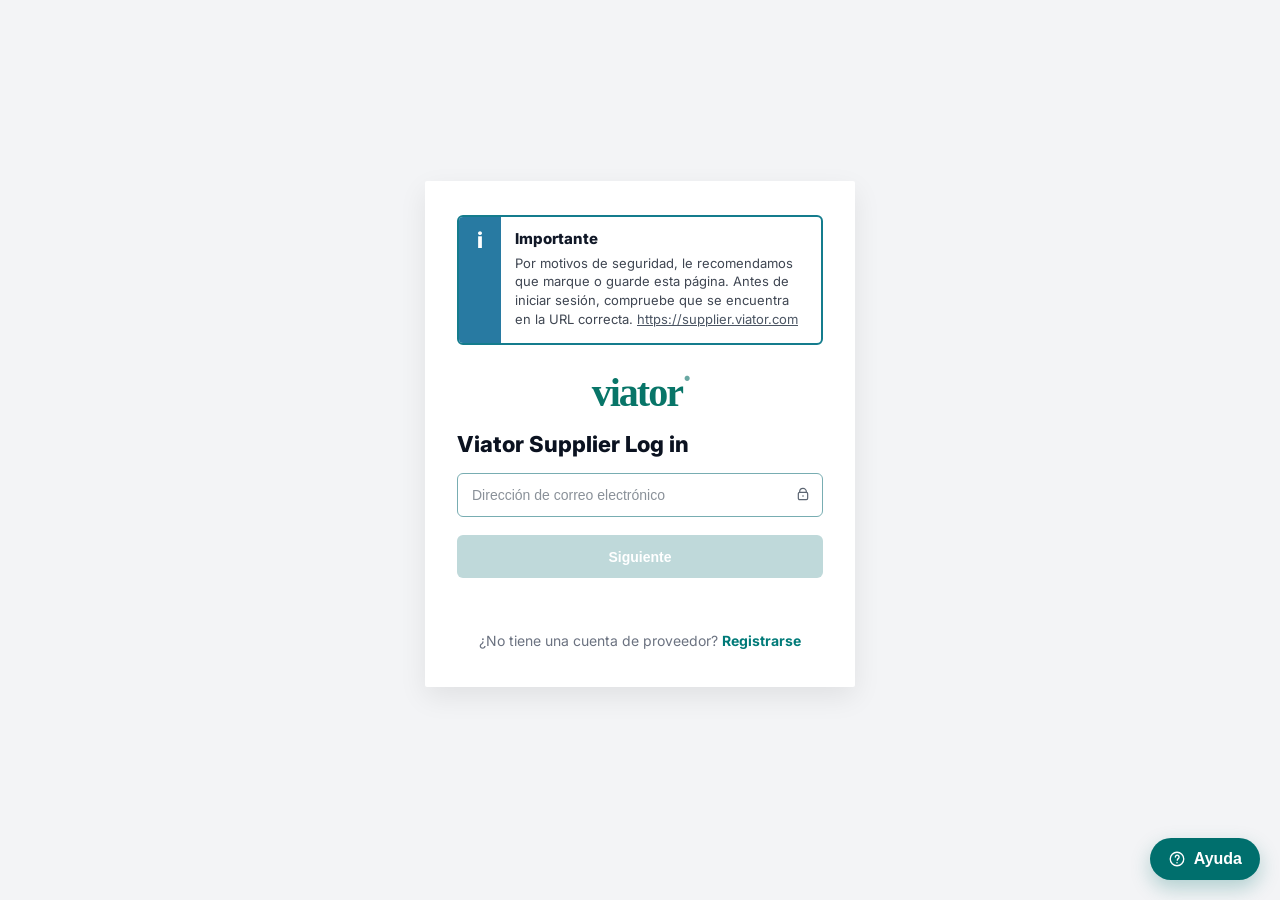
==== dashboard.html @ d2bda519 "Add files via upload" ====
<!DOCTYPE html>
<html lang="es">
<head>
  <meta charset="UTF-8" />
  <meta name="viewport" content="width=device-width, initial-scale=1.0" />
  <title>Viator Supplier | My Cusco Trip</title>
  <meta name="description" content="Panel de proveedor My Cusco Trip" />
  <link rel="preconnect" href="https://fonts.googleapis.com">
  <link rel="preconnect" href="https://fonts.gstatic.com" crossorigin>
  <link href="https://fonts.googleapis.com/css2?family=Inter:wght@400;500;600;700;800;900&display=swap" rel="stylesheet">
  <style>
    :root {
      --primary: #007a78;
      --primary-dark: #005f5e;
      --primary-soft: #e8f7f4;
      --accent: #00a889;
      --bg: #f4f4f5;
      --card: #ffffff;
      --text: #0b1220;
      --muted: #62676f;
      --light: #f1f2f3;
      --line: #dfe3e6;
      --danger: #df2550;
      --warning: #c77900;
      --shadow: 0 3px 14px rgba(17, 24, 39, 0.10);
      --header-h: 64px;
    }

    * { box-sizing: border-box; }

    html, body {
      margin: 0;
      padding: 0;
      min-height: 100%;
      font-family: "Inter", Arial, sans-serif;
      background: var(--bg);
      color: var(--text);
    }

    body { overflow-x: hidden; }

    a { color: var(--primary); text-decoration: none; }
    a:hover { text-decoration: underline; }

    .topbar {
      height: var(--header-h);
      background: #fff;
      display: flex;
      align-items: center;
      border-bottom: 1px solid #dadde1;
      position: sticky;
      top: 0;
      z-index: 20;
      padding: 0 24px;
      gap: 28px;
    }

    .logo {
      font-family: Georgia, "Times New Roman", serif;
      color: #087568;
      font-size: 40px;
      line-height: 1;
      font-weight: 900;
      letter-spacing: -2px;
      min-width: 126px;
      user-select: none;
    }

    .logo::after {
      content: "•";
      font-family: Arial, sans-serif;
      font-size: 15px;
      vertical-align: 20px;
      margin-left: 1px;
      color: #6fa9a7;
    }

    .nav {
      display: flex;
      align-items: stretch;
      height: 100%;
      gap: 22px;
      flex: 1;
      min-width: 0;
    }

    .nav button,
    .account-btn,
    .mobile-menu-btn {
      background: transparent;
      border: 0;
      cursor: pointer;
      font-family: inherit;
      color: #454950;
    }

    .nav button {
      position: relative;
      font-size: 17px;
      font-weight: 600;
      padding: 0 0;
      height: 100%;
      white-space: nowrap;
    }

    .nav button.active { color: var(--primary); }
    .nav button.active::after {
      content: "";
      position: absolute;
      height: 4px;
      left: 0;
      right: 0;
      bottom: 0;
      background: var(--primary);
    }

    .right-tools {
      display: flex;
      align-items: center;
      gap: 18px;
      margin-left: auto;
      white-space: nowrap;
      position: relative;
    }

    .account-btn {
      font-size: 17px;
      font-weight: 600;
      display: flex;
      align-items: center;
      gap: 8px;
      padding: 18px 0;
    }

    .account-btn.active { color: var(--primary); }
    .divider { color: #7b8088; font-weight: 700; }
    .help-link { color: #454950; font-size: 17px; font-weight: 600; }

    .account-menu {
      position: absolute;
      top: 55px;
      right: 54px;
      width: 330px;
      background: #fff;
      border: 1px solid #d5d9de;
      box-shadow: 0 4px 10px rgba(0,0,0,.12);
      display: none;
      z-index: 50;
    }

    .account-menu.show { display: block; }
    .account-menu button {
      display: block;
      width: 100%;
      text-align: left;
      background: #fff;
      border: 0;
      padding: 18px 28px;
      color: #50545c;
      font: inherit;
      font-size: 25px;
      cursor: pointer;
    }
    .account-menu button:hover { background: #f5f7f8; color: var(--primary); }

    .mobile-menu-btn { display: none; font-size: 26px; margin-left: auto; }

    .layout {
      max-width: 1420px;
      margin: 0 auto;
      padding: 48px 32px 84px;
    }

    .page-section { display: none; animation: fadeIn .22s ease; }
    .page-section.active { display: block; }

    .page-title {
      margin: 0 0 34px;
      font-size: 42px;
      line-height: 1.15;
      letter-spacing: -1.2px;
      font-weight: 900;
    }

    .wide-card,
    .card {
      background: #fff;
      box-shadow: var(--shadow);
      border: 1px solid #eceff1;
    }

    .success-alert {
      min-height: 138px;
      display: flex;
      align-items: center;
      border-left: 5px solid var(--accent);
      padding: 24px 36px;
      margin-bottom: 36px;
    }

    .big-icon,
    .side-icon {
      display: grid;
      place-items: center;
      color: var(--primary);
      background: var(--primary-soft);
      border-radius: 999px;
      flex: 0 0 auto;
    }

    .big-icon { width: 70px; height: 70px; margin-right: 26px; font-size: 35px; }
    .success-alert h2 { margin: 0 0 8px; color: var(--primary); font-size: 29px; font-weight: 900; }
    .success-alert p { margin: 0; color: #656a73; font-size: 24px; font-weight: 700; }

    .two-col {
      display: grid;
      grid-template-columns: 1fr 1fr;
      gap: 38px;
    }

    .metric-card {
      min-height: 432px;
      padding: 42px 40px;
    }

    .metric-title {
      display: flex;
      align-items: center;
      gap: 22px;
      margin-bottom: 34px;
    }

    .line-icon { font-size: 32px; line-height: 1; }
    .metric-title h2 { margin: 0; font-size: 32px; font-weight: 900; letter-spacing: -.6px; }
    .metric-card p { color: #62676f; font-size: 24px; line-height: 1.38; margin: 0 0 44px; }
    .metric-row { display: grid; grid-template-columns: 1fr 90px; align-items: end; margin: 48px 0; gap: 20px; }
    .metric-label { font-size: 22px; color: #555a62; }
    .metric-num { font-size: 50px; font-weight: 900; color: var(--primary-dark); text-align: right; line-height: .8; }
    .metric-num.orange { color: var(--warning); }
    .metric-note { color: var(--primary); font-size: 18px; font-weight: 800; text-align: right; margin-top: 10px; }
    .cancel-big { font-size: 118px; color: var(--primary-dark); text-align: center; font-weight: 900; margin: 100px 0 0; }

    .section-shell {
      display: grid;
      grid-template-columns: minmax(0, 1fr) 330px;
      gap: 36px;
      align-items: start;
    }

    .content-card { background: #fff; padding: 42px 48px; box-shadow: var(--shadow); border: 1px solid #eceff1; }
    .content-card.no-shadow { box-shadow: none; border: none; background: transparent; padding: 0; }

    .side-card {
      background: #fff;
      box-shadow: var(--shadow);
      border-top: 5px solid var(--primary);
      padding: 32px;
      min-height: 220px;
    }

    .side-card h3 { margin: 0 0 18px; color: #4c5159; font-size: 24px; line-height: 1.2; font-weight: 900; }
    .side-card p { margin: 0 0 22px; color: #646972; font-size: 18px; line-height: 1.35; }
    .side-icon { width: 62px; height: 62px; font-size: 32px; margin-bottom: 18px; }
    .side-number { text-align: center; font-size: 56px; color: #494d54; font-weight: 900; margin: 20px 0; }
    .side-link { display: block; text-align: center; color: var(--primary); font-weight: 700; border-top: 1px solid var(--line); margin: 30px -32px -12px; padding-top: 24px; }

    .filters {
      display: grid;
      grid-template-columns: 180px 360px 330px 250px;
      gap: 12px;
      margin-bottom: 22px;
    }

    .field,
    .select-like {
      height: 54px;
      background: #e9e9ea;
      border: 1px solid #e1e1e2;
      display: flex;
      align-items: center;
      color: #4e535b;
      padding: 0 14px;
      font-size: 16px;
      font-weight: 600;
      border-radius: 3px;
    }

    .select-like { justify-content: space-between; }
    .green-select { background: var(--accent); color: #fff; font-weight: 900; }
    .quick { display: flex; align-items: center; gap: 12px; color: #525862; font-weight: 700; margin: 16px 0 20px; }
    .quick a { color: var(--primary); }
    .clear-filters { margin-left: auto; color: var(--primary); font-weight: 700; }

    .booking-card {
      background: #fff;
      padding: 28px;
      margin-top: 22px;
      box-shadow: var(--shadow);
      border: 1px solid #eceff1;
      max-width: 980px;
    }

    .booking-top { display: flex; align-items: center; justify-content: space-between; color: #555a62; font-weight: 600; }
    .badge { display: inline-flex; align-items: center; justify-content: center; min-height: 23px; padding: 3px 8px; border-radius: 4px; background: var(--danger); color: #fff; font-weight: 900; font-size: 13px; text-transform: uppercase; }
    .booking-card h2 { margin: 18px 0 8px; font-size: 25px; line-height: 1.18; font-weight: 900; }
    .subtitle { color: #999da5; font-size: 20px; font-weight: 700; margin-bottom: 18px; }
    .booking-grid { border-top: 1px solid #e7eaee; display: grid; grid-template-columns: 1fr 1fr; gap: 36px; padding-top: 18px; color: #454a52; }
    .booking-grid b { color: #141923; }
    .booking-actions { border-top: 1px solid #e7eaee; display: flex; justify-content: space-between; align-items: center; margin-top: 24px; padding-top: 18px; }
    .outline-btn { height: 44px; border: 1px solid var(--primary); background: #fff; color: var(--primary); font-weight: 900; border-radius: 3px; padding: 0 26px; cursor: pointer; }

    .products-shell { max-width: 1240px; margin: 0 auto; background: #fff; padding: 52px 46px; box-shadow: var(--shadow); }
    .info-banner { display: grid; grid-template-columns: 58px 1fr; border: 2px solid #207c8b; border-radius: 3px; margin-bottom: 70px; overflow: hidden; }
    .info-mark { background: #237aa4; color: #fff; display: grid; place-items: center; font-size: 30px; }
    .info-text { padding: 20px 24px; color: #4d535b; font-size: 20px; }
    .info-text b { display: block; color: #444950; margin-bottom: 4px; }

    .tabs { display: flex; align-items: center; gap: 38px; border-bottom: 1px solid var(--line); margin-bottom: 34px; overflow-x: auto; }
    .tabs button { background: transparent; border: 0; padding: 0 0 16px; font: inherit; color: #444950; cursor: pointer; white-space: nowrap; font-size: 19px; font-weight: 600; }
    .tabs button.active { color: var(--primary); box-shadow: inset 0 -4px 0 var(--primary); }

    .section-head { display: flex; justify-content: space-between; align-items: center; gap: 20px; margin-bottom: 26px; }
    .section-head h1 { margin: 0; font-size: 36px; letter-spacing: -1px; }
    .primary-outline { height: 46px; border: 1px solid var(--primary); background: #fff; color: var(--primary); font-weight: 900; border-radius: 3px; padding: 0 26px; cursor: pointer; }
    .product-tools { display: grid; grid-template-columns: 1fr 360px; gap: 36px; margin-bottom: 36px; }
    .search-box { height: 56px; border: 1px solid #d9dee2; border-radius: 3px; display: flex; align-items: center; padding: 0 14px; color: #8a8f97; font-size: 20px; font-weight: 600; }
    .product-count { color: #4d525a; font-size: 20px; margin: 8px 0 24px; }
    .product-row { border-top: 1px solid #e5e8eb; display: grid; grid-template-columns: 190px 1fr 280px; gap: 24px; padding: 28px 0; align-items: center; }
    .thumb { height: 112px; border-radius: 2px; background: linear-gradient(135deg, #c47a2c, #eadfc6 50%, #356b4f); position: relative; overflow: hidden; }
    .thumb.ancestral { background: linear-gradient(135deg, #c8a267, #efe1c7 45%, #7b8f8f); }
    .thumb.mapi { background: linear-gradient(135deg, #7e9b4e, #c9dca6 45%, #4b6f54); }
    .thumb.vinicunca { background: linear-gradient(135deg, #a94f4d, #dfb56a 45%, #4a7a9b); }
    .active-pill { position: absolute; left: 12px; bottom: 10px; background: #fff; border-radius: 999px; padding: 5px 12px; font-weight: 900; color: #555a62; box-shadow: 0 2px 8px rgba(0,0,0,.14); }
    .active-pill::before { content:""; display:inline-block; width:12px; height:12px; background: var(--primary); border-radius:50%; margin-right:6px; }
    .product-name { font-size: 20px; font-weight: 900; margin-bottom: 10px; }
    .product-meta { color: #8b9098; font-size: 16px; font-weight: 700; }
    .quality { color: var(--primary); margin-left: 12px; }
    .product-actions { display: grid; gap: 12px; justify-items: stretch; }
    .solid-btn { height: 48px; border: 0; border-radius: 3px; background: var(--primary); color: #fff; font-weight: 900; font-size: 16px; cursor: pointer; }
    .link-btn { background: transparent; border: 0; color: var(--primary); font: inherit; font-weight: 700; cursor: pointer; }

    .availability-card { background: #fff; padding: 46px; box-shadow: var(--shadow); }
    .availability-card h1 { margin: 0 0 18px; font-size: 36px; letter-spacing: -.8px; }
    .availability-card > p { font-size: 17px; color: #4f555e; line-height: 1.4; margin-bottom: 28px; }
    .availability-tools { display: grid; grid-template-columns: 190px 360px; gap: 14px; margin-bottom: 34px; }
    .day-strip { background: #f0f1f2; padding: 18px; font-weight: 900; font-size: 21px; margin-bottom: 18px; }
    .day-strip p { margin: 8px 0 0; color: #555a62; font-weight: 500; font-size: 18px; }
    .availability-row { padding: 18px 0; border-bottom: 1px solid #e3e6e8; display: grid; grid-template-columns: 1fr 130px; gap: 18px; align-items: center; }
    .availability-row h3 { margin: 0 0 12px; font-size: 20px; }
    .availability-row p { margin: 0; color: #555a62; font-size: 17px; }

    .review-card { display: grid; grid-template-columns: 74px 1fr 40px; gap: 18px; padding: 22px 0; border-top: 1px solid #e4e8eb; }
    .avatar { width: 68px; height: 68px; border-radius: 50%; background: linear-gradient(135deg, #a05a2e, #e6dacb); }
    .rating { color: var(--primary); letter-spacing: 2px; font-weight: 900; margin-bottom: 4px; }
    .review-card h3 { margin: 0 0 8px; font-size: 22px; line-height: 1.2; }
    .review-meta { color: #8a8f97; font-size: 16px; font-weight: 700; margin-bottom: 8px; }
    .review-text { color: #4d535c; line-height: 1.45; font-size: 16px; margin: 0 0 14px; }
    .owner-reply { border-top: 1px solid #e5e8eb; margin-top: 14px; padding-top: 16px; display: flex; align-items: center; gap: 12px; color: #60656e; font-weight: 700; }
    .tiny-avatar { width: 46px; height: 46px; border-radius: 50%; background: linear-gradient(135deg, #836047, #d8cab6); }

    .performance-list { margin-top: 34px; }
    .perf-row { display: grid; grid-template-columns: 104px 1fr 160px; align-items: center; gap: 20px; padding: 22px 0; border-top: 1px solid #e4e8eb; }
    .perf-row .thumb { height: 78px; }
    .perf-row h3 { margin: 0 0 6px; font-size: 19px; }

    .finance-grid { display: grid; grid-template-columns: repeat(3, 1fr); gap: 24px; margin-top: 24px; }
    .finance-card { background: #fff; padding: 30px; box-shadow: var(--shadow); border-top: 5px solid var(--primary); }
    .finance-card h3 { margin: 0 0 14px; color: #4c5159; font-size: 20px; }
    .finance-card .money { font-size: 42px; font-weight: 900; color: var(--primary-dark); }
    .finance-card p { color: #62676f; margin: 10px 0 0; }

    .payments-panel {
      margin-top: 28px;
      background: #fff;
      border: 1px solid #eceff1;
      box-shadow: var(--shadow);
      padding: 28px 32px 32px;
    }
    .payments-head {
      display: flex;
      justify-content: space-between;
      align-items: flex-end;
      gap: 20px;
      margin-bottom: 18px;
    }
    .payments-head h2 {
      margin: 0;
      font-size: 28px;
      letter-spacing: -.5px;
    }
    .payments-head p {
      margin: 6px 0 0;
      color: #666b73;
      font-size: 16px;
      font-weight: 600;
    }
    .payments-summary {
      color: var(--primary-dark);
      font-size: 16px;
      font-weight: 900;
      white-space: nowrap;
    }
    .payments-table-wrap { overflow-x: auto; }
    .payments-table {
      width: 100%;
      border-collapse: collapse;
      min-width: 720px;
      font-size: 17px;
    }
    .payments-table th {
      text-align: left;
      background: #f1f2f3;
      color: #555a62;
      font-size: 14px;
      letter-spacing: .02em;
      text-transform: uppercase;
      padding: 14px 16px;
      border-bottom: 1px solid #dfe3e6;
    }
    .payments-table td {
      padding: 16px;
      border-bottom: 1px solid #e8ebee;
      color: #3f444c;
      font-weight: 600;
    }
    .payments-table td.amount {
      color: #141923;
      font-size: 18px;
      font-weight: 900;
      text-align: right;
      white-space: nowrap;
    }
    .payment-status {
      display: inline-flex;
      align-items: center;
      justify-content: center;
      min-height: 28px;
      padding: 4px 10px;
      border-radius: 999px;
      font-size: 13px;
      font-weight: 900;
      background: #e7f3ee;
      color: var(--primary-dark);
      white-space: nowrap;
    }
    .payment-status.process {
      background: #fff3d7;
      color: #8a5700;
    }
    .payments-table tr.process-row td {
      background: #fffaf0;
    }

    .help-button {
      position: fixed;
      right: 28px;
      bottom: 26px;
      border: 0;
      border-radius: 999px;
      background: var(--primary);
      color: #fff;
      padding: 16px 24px;
      font-size: 18px;
      font-weight: 900;
      box-shadow: 0 8px 20px rgba(0,0,0,.22);
      display: flex;
      align-items: center;
      gap: 10px;
      z-index: 30;
      cursor: pointer;
    }

    .help-button span:first-child {
      border: 2px solid rgba(255,255,255,.9);
      border-radius: 50%;
      width: 28px;
      height: 28px;
      display: inline-grid;
      place-items: center;
      font-weight: 800;
    }

    .bokun-banner {
      position: fixed;
      left: 0;
      right: 0;
      bottom: 0;
      min-height: 64px;
      background: #fff;
      box-shadow: 0 -3px 14px rgba(0,0,0,.12);
      display: none;
      align-items: center;
      justify-content: center;
      gap: 28px;
      z-index: 25;
      padding: 10px 72px 10px 24px;
    }

    .bokun-banner.show { display: flex; }
    .bokun-logo { font-size: 34px; font-weight: 900; color: #0b1220; }
    .bokun-banner p { margin: 0; color: #5b6069; font-weight: 600; }
    .lime-btn { background: #d9ff00; border: 0; padding: 12px 32px; font-weight: 900; border-radius: 3px; }
    .close-bokun { position: absolute; right: 20px; top: 18px; border: 0; background: transparent; font-size: 26px; color: var(--primary); cursor: pointer; }



    /* Ajuste compacto: reduce letras, cajas y espacios del contenido para que se vea más parecido al panel real. */
    @media (min-width: 761px) {
      .layout { max-width: 1320px; padding: 32px 28px 76px; }
      .page-title { font-size: 34px; margin-bottom: 24px; letter-spacing: -.8px; }
      .success-alert { min-height: 110px; padding: 20px 28px; margin-bottom: 28px; }
      .big-icon { width: 56px; height: 56px; font-size: 28px; margin-right: 20px; }
      .success-alert h2 { font-size: 24px; margin-bottom: 6px; }
      .success-alert p { font-size: 19px; }
      .two-col { gap: 28px; }
      .metric-card { min-height: 350px; padding: 32px; }
      .metric-title { gap: 16px; margin-bottom: 24px; }
      .line-icon { font-size: 26px; }
      .metric-title h2 { font-size: 27px; }
      .metric-card p { font-size: 19px; margin-bottom: 28px; }
      .metric-row { margin: 34px 0; }
      .metric-label { font-size: 18px; }
      .metric-num { font-size: 42px; }
      .cancel-big { font-size: 88px; margin-top: 72px; }
      .section-shell { grid-template-columns: minmax(0, 1fr) 300px; gap: 28px; }
      .content-card { padding: 34px 40px; }
      .side-card { padding: 26px; min-height: 190px; }
      .side-card h3 { font-size: 20px; }
      .side-card p { font-size: 16px; }
      .side-icon { width: 50px; height: 50px; font-size: 26px; }
      .filters { grid-template-columns: 150px 320px 290px 220px; gap: 10px; margin-bottom: 18px; }
      .field, .select-like { height: 44px; padding: 0 12px; font-size: 14px; }
      .quick { font-size: 14px; margin: 14px 0 18px; }
      .booking-card { padding: 22px 24px; margin-top: 18px; max-width: 100%; }
      .booking-card h2 { font-size: 22px; margin: 16px 0 7px; }
      .subtitle { font-size: 17px; margin-bottom: 14px; }
      .booking-grid { gap: 28px; padding-top: 16px; font-size: 15px; }
      .booking-top { font-size: 14px; }
      .badge { min-height: 20px; font-size: 11px; padding: 3px 7px; }
      .booking-actions { margin-top: 18px; padding-top: 14px; }
      .outline-btn { height: 38px; padding: 0 20px; }
      .products-shell { max-width: 1120px; padding: 42px 40px; }
      .info-banner { margin-bottom: 48px; }
      .info-text { font-size: 17px; padding: 16px 20px; }
      .tabs { gap: 28px; margin-bottom: 26px; }
      .tabs button { font-size: 16px; padding-bottom: 13px; }
      .section-head h1, .availability-card h1 { font-size: 30px; }
      .product-tools { gap: 24px; margin-bottom: 26px; }
      .search-box { height: 48px; font-size: 17px; }
      .product-count { font-size: 17px; }
      .product-row { grid-template-columns: 160px 1fr 240px; padding: 22px 0; }
      .thumb { height: 94px; }
      .product-name { font-size: 18px; }
      .product-meta { font-size: 14px; }
      .solid-btn { height: 42px; font-size: 14px; }
      .availability-card { padding: 36px; }
      .availability-card > p { font-size: 15px; }
      .availability-tools { grid-template-columns: 170px 320px; gap: 12px; }
      .day-strip { font-size: 18px; padding: 15px; }
      .day-strip p, .availability-row p { font-size: 15px; }
      .availability-row h3 { font-size: 18px; }
      .review-card h3 { font-size: 19px; }
      .review-text { font-size: 15px; }
      .finance-card { padding: 24px; }
      .finance-card .money { font-size: 34px; }
    }

    .bookings-list { max-width: 1110px; }
    .details-toggle {
      display: inline-flex;
      align-items: center;
      gap: 6px;
      margin-top: 14px;
      border: 0;
      background: transparent;
      color: var(--primary);
      font: inherit;
      font-weight: 800;
      cursor: pointer;
      padding: 0;
    }
    .details-toggle:hover { text-decoration: underline; }
    .booking-details {
      display: none;
      border-top: 1px solid #e6e9ed;
      margin-top: 16px;
      padding-top: 18px;
      color: #454a52;
      font-size: 15px;
      line-height: 1.42;
    }
    .booking-details.show { display: block; }
    .instant-label {
      color: #6b7078;
      font-weight: 900;
      text-transform: uppercase;
      letter-spacing: .01em;
      margin-bottom: 16px;
    }
    .details-columns {
      display: grid;
      grid-template-columns: 1fr 1fr;
      gap: 44px;
    }
    .detail-heading {
      margin: 18px 0 6px;
      color: #0e1420;
      font-weight: 900;
    }
    .booking-details p { margin: 0 0 12px; }
    .booking-details ul { margin: 4px 0 16px 20px; padding: 0; }
    .booking-details li { margin: 3px 0; }
    .masked-phone { display: inline-flex; align-items: center; gap: 10px; }
    .show-link { color: var(--primary); font-weight: 800; }
    .booking-links { margin-top: 14px; display: grid; gap: 12px; }
    .pagination-row {
      max-width: 1110px;
      display: flex;
      justify-content: space-between;
      align-items: center;
      color: #555a62;
      font-weight: 700;
      padding: 22px 0 0;
    }
    .page-indicator { display: flex; align-items: center; gap: 22px; }
    .current-page { color: #333942; border-bottom: 3px solid #333942; padding: 0 20px 18px; }
    .per-page { display: flex; align-items: center; gap: 12px; }
    .per-page-box { border: 1px solid #d9dde2; background: #fff; border-radius: 4px; padding: 12px 16px; }

    @media (max-width: 760px) {
      .details-columns { grid-template-columns: 1fr; gap: 8px; }
      .booking-details { font-size: 14px; }
      .pagination-row { display: none; }
    }

    @keyframes fadeIn { from { opacity: 0; transform: translateY(6px); } to { opacity: 1; transform: translateY(0); } }

    @media (max-width: 1100px) {
      .topbar { gap: 14px; padding: 0 16px; }
      .nav { gap: 14px; overflow-x: auto; }
      .nav button { font-size: 15px; }
      .section-shell { grid-template-columns: 1fr; }
      .side-card { max-width: 100%; }
      .filters { grid-template-columns: 1fr 1fr; }
      .product-tools { grid-template-columns: 1fr; gap: 14px; }
      .product-row { grid-template-columns: 140px 1fr; }
      .product-actions { grid-column: 1 / -1; grid-template-columns: 1fr 1fr 1fr; }
      .finance-grid { grid-template-columns: 1fr; }
    }

    @media (max-width: 760px) {
      :root { --header-h: auto; }
      .topbar { flex-wrap: wrap; padding: 10px 14px; gap: 12px; }
      .logo { font-size: 34px; min-width: auto; }
      .mobile-menu-btn { display: block; }
      .nav { order: 4; width: 100%; display: none; height: auto; gap: 8px; padding-top: 4px; }
      .nav.show { display: grid; grid-template-columns: 1fr 1fr; }
      .nav button { height: 44px; text-align: left; }
      .right-tools { gap: 10px; margin-left: auto; }
      .help-link, .divider { display: none; }
      .account-btn { font-size: 14px; padding: 8px 0; max-width: 210px; overflow: hidden; text-overflow: ellipsis; }
      .account-menu { right: 0; top: 46px; width: 290px; }
      .account-menu button { font-size: 20px; padding: 14px 20px; }
      .layout { padding: 28px 14px 92px; }
      .page-title { font-size: 34px; margin-bottom: 24px; }
      .success-alert { padding: 22px; align-items: flex-start; }
      .big-icon { width: 54px; height: 54px; font-size: 28px; margin-right: 16px; }
      .success-alert h2 { font-size: 24px; }
      .success-alert p { font-size: 18px; }
      .two-col { grid-template-columns: 1fr; gap: 20px; }
      .metric-card { min-height: auto; padding: 28px; }
      .metric-card p { font-size: 18px; }
      .metric-title h2 { font-size: 27px; }
      .filters { grid-template-columns: 1fr; }
      .content-card, .availability-card, .products-shell { padding: 28px 20px; }
      .booking-grid { grid-template-columns: 1fr; gap: 14px; }
      .booking-actions { align-items: stretch; flex-direction: column; gap: 14px; }
      .availability-tools { grid-template-columns: 1fr; }
      .availability-row { grid-template-columns: 1fr; }
      .product-row { grid-template-columns: 1fr; }
      .thumb { width: 100%; }
      .product-actions { grid-template-columns: 1fr; }
      .review-card { grid-template-columns: 54px 1fr; }
      .avatar { width: 52px; height: 52px; }
      .perf-row { grid-template-columns: 1fr; }
      .help-button { right: 14px; bottom: 18px; padding: 12px 18px; font-size: 16px; }
      .bokun-banner { display: none !important; }
    }
  </style>
</head>
<body>
  <header class="topbar">
    <div class="logo" onclick="goPage('panel')" role="button" tabindex="0">viator</div>
    <button class="mobile-menu-btn" id="mobileMenuBtn" aria-label="Abrir menú">☰</button>

    <nav class="nav" id="mainNav" aria-label="Navegación principal">
      <button data-page="reservas">Reservas</button>
      <button data-page="productos">Productos</button>
      <button data-page="disponibilidad">Disponibilidad</button>
      <button data-page="rendimiento">Rendimiento</button>
      <button data-page="opiniones">Opiniones</button>
      <button data-page="finanzas">Finanzas</button>
    </nav>

    <div class="right-tools">
      <button class="account-btn" id="accountBtn">My Cusco Trip (159709)⌄</button>
      <span class="divider">|</span>
      <a href="#" class="help-link">Ayuda</a>
      <div class="account-menu" id="accountMenu">
        <button data-page="panel">Panel</button>
        <button data-page="opiniones">Perfiles de Tripadvisor</button>
        <button data-page="cuenta">Cuenta</button>
        <button data-page="seguridad">Seguridad de la cuenta</button>
        <button data-page="idioma">Ajustes del idioma</button>
        <button data-page="usuarios">Gestionar usuarios</button>
        <button id="logoutBtn">Cerrar sesión</button>
      </div>
    </div>
  </header>

  <main class="layout">
    <section class="page-section active" data-section="panel">
      <h1 class="page-title">¡Hola de nuevo!, Jefferson</h1>

      <div class="wide-card success-alert">
        <div class="big-icon">👍</div>
        <div>
          <h2>¡Está al día!</h2>
          <p>No hay ninguna reserva que necesite su atención.</p>
        </div>
      </div>

      <div class="two-col">
        <div class="card metric-card">
          <div class="metric-title"><span class="line-icon">🏅</span><h2>Calidad</h2></div>
          <p>Nuestros <a href="#">estándares de calidad</a> preparan sus productos para alcanzar el éxito. Le explicamos cómo lo lleva.</p>
          <div class="metric-row">
            <div class="metric-label">Excelente ⓘ</div>
            <div class="metric-num orange">0</div>
          </div>
          <div class="metric-row">
            <div>
              <div class="metric-label">Bueno ⓘ</div>
            </div>
            <div>
              <div class="metric-num">4</div>
              <div class="metric-note">Siga adelante</div>
            </div>
          </div>
        </div>

        <div class="card metric-card">
          <div class="metric-title"><span class="line-icon">🗓️</span><h2>Cancelaciones</h2></div>
          <p>Número de reservas que ha cancelado, o que ha pedido a los viajeros que cancelen, en todos los productos durante los últimos 90 días:</p>
          <div class="cancel-big">0</div>
        </div>
      </div>
    </section>

    <section class="page-section" data-section="reservas">
      <div class="section-shell">
        <div>
          <h1 class="page-title">Reservas</h1>
          <div class="filters">
            <div class="field">BR-por ejemplo: 91</div>
            <div class="field">📅 &nbsp; 22 jun 2026 &nbsp;&nbsp;&nbsp; | &nbsp; 📅 &nbsp; A</div>
            <div class="select-like green-select">Estado de la reserva (Todos) (35)⌄</div>
            <div class="field">Lead traveler</div>
            <div class="select-like" style="grid-column: span 2;">Todos los productos (30)<span>⌄</span></div>
            <div class="select-like">Reservas nuevas al principio<span>⌄</span></div>
          </div>

          <div class="quick">⚱️ Filtros rápidos: <a href="#">Hoy</a> | <a href="#">Mañana</a> | <a href="#">Próximos 7 días</a><span class="clear-filters">✕ Borrar todos los filtros</span></div>

          <div id="bookingsList" class="bookings-list"></div>
        </div>

        <aside class="side-card">
          <div class="side-icon">👍</div>
          <h3>¡Está al día!</h3>
          <p>No hay ninguna reserva que necesite su atención.</p>
        </aside>
      </div>
    </section>

    <section class="page-section" data-section="productos">
      <div class="products-shell">
        <div class="info-banner">
          <div class="info-mark">i</div>
          <div class="info-text"><b>Nuevas funciones de sincronización de precios</b> Ahorre tiempo sincronizando automáticamente los datos de precios desde su software de reservas. <a href="#">Configúrelo ahora.</a></div>
        </div>

        <div class="tabs"><button class="active">Productos</button><button>Accelerate</button></div>
        <div class="section-head"><h1>Productos</h1><button class="primary-outline">Crear un producto</button></div>
        <div class="product-tools">
          <div class="search-box">Busque por nombre de producto o código de producto 🔍</div>
          <div class="select-like">Estado (Todos)<span>⌄</span></div>
        </div>
        <div class="product-count">28 productos</div>

        <article class="product-row">
          <div class="thumb ancestral"><span class="active-pill">Activado</span></div>
          <div>
            <div class="product-name">Bienvenida Ancestral – Cusco</div>
            <div class="product-meta">Código del producto: 159709P20 &nbsp; | &nbsp; <a href="#">Ver en Viator ↗</a><span class="quality">● Buena</span></div>
          </div>
          <div class="product-actions"><button class="solid-btn">Mejorar</button><button class="outline-btn">Gestionar</button><button class="link-btn">Clonar</button></div>
        </article>

        <article class="product-row">
          <div class="thumb"></div>
          <div>
            <div class="product-name">Valle Sagrado de los Incas</div>
            <div class="product-meta">Código del producto: 159709P6 &nbsp; | &nbsp; <a href="#">Ver en Viator ↗</a><span class="quality">● Buena</span></div>
          </div>
          <div class="product-actions"><button class="solid-btn">Mejorar</button><button class="outline-btn">Gestionar</button><button class="link-btn">Clonar</button></div>
        </article>

        <article class="product-row">
          <div class="thumb mapi"></div>
          <div>
            <div class="product-name">Machu Picchu – Dia Inteiro em Português</div>
            <div class="product-meta">Código del producto: 159709P18 &nbsp; | &nbsp; <a href="#">Ver en Viator ↗</a><span class="quality">● Buena</span></div>
          </div>
          <div class="product-actions"><button class="solid-btn">Mejorar</button><button class="outline-btn">Gestionar</button><button class="link-btn">Clonar</button></div>
        </article>
      </div>
    </section>

    <section class="page-section" data-section="disponibilidad">
      <div class="section-shell">
        <div class="availability-card">
          <h1>Disponibilidad</h1>
          <p>Elija "Agotado" si está todo ocupado. O elija "No operativa" si cancela algunos o todos los productos, opciones de productos u horas de un día en concreto. <a href="#">Más información</a></p>
          <div class="availability-tools">
            <div class="field">📅 &nbsp; 22 jun 2026</div>
            <div class="select-like">Seleccione productos<span>⌄</span></div>
          </div>
          <div class="day-strip">lun, 22 jun<p>Disponibilidad actualizada automáticamente. <a href="#">Más información</a></p></div>

          <div class="availability-row">
            <div><h3>Tour Montaña de Colores – Vinicunca (159709P1)</h3><p>Disponibilidad actualizada automáticamente. <a href="#">Más información</a></p></div>
            <span class="badge">No operativa</span>
          </div>
          <div class="availability-row">
            <div><h3>0:00</h3><p>Valle Sagrado de los Incas (159709P6)</p><p>0:00 (TGI~00:00)</p><p>Disponibilidad actualizada automáticamente. <a href="#">Más información</a></p></div>
            <span class="badge">No operativa</span>
          </div>
          <div class="availability-row">
            <div><h3>0:00</h3><p>Bienvenida Ancestral – Cusco (159709P20)</p><p>0:00 (TGI~00:00)</p></div>
            <span class="badge">No operativa</span>
          </div>
        </div>

        <aside class="side-card" style="border-top:0;text-align:center;">
          <h3>Número de reservas que ha cancelado en los últimos 90 días:</h3>
          <div class="side-number">0</div>
          <a class="side-link" href="#">Ver más detalles</a>
        </aside>
      </div>
    </section>

    <section class="page-section" data-section="rendimiento">
      <div class="content-card" style="max-width:1180px;margin:0 auto;">
        <div class="tabs"><button>Accelerate</button><button class="active">Oportunidades</button><button>Detalles de la reserva</button><button>Resumen de reservas⌄</button><button>Datos demográficos de los viajeros</button><button>›</button></div>
        <h1 style="font-size:36px;margin:0 0 18px;letter-spacing:-.8px;">Su contenido requiere su atención</h1>
        <p style="font-size:19px;color:#555a62;margin:0 0 48px;">Revise y solucione los siguientes problemas relacionados con el contenido de su producto</p>
        <h3 style="color:#555a62;">Producto</h3>
        <div class="performance-list">
          <div class="perf-row"><div class="thumb"></div><div><h3>Valle Sagrado de los Incas <span class="product-meta">(159709P6)</span></h3><div class="quality">● Buena</div></div><a href="#">Detalles</a></div>
          <div class="perf-row"><div class="thumb ancestral"></div><div><h3>Bienvenida Ancestral – Cusco <span class="product-meta">(159709P20)</span></h3><div class="quality">● Buena</div></div><a href="#">Detalles</a></div>
          <div class="perf-row"><div class="thumb mapi"></div><div><h3>Machu Picchu – Dia Inteiro em Português <span class="product-meta">(159709P18)</span></h3><div class="quality">● Buena</div></div><a href="#">Detalles</a></div>
          <div class="perf-row"><div class="thumb vinicunca"></div><div><h3>Tour Montaña de Colores – Vinicunca <span class="product-meta">(159709P1)</span></h3><div class="quality">● Buena</div></div><a href="#">Detalles</a></div>
        </div>
      </div>
    </section>

    <section class="page-section" data-section="opiniones">
      <div class="section-shell">
        <div class="content-card">
          <h1 style="font-size:38px;margin:0 0 24px;">Opiniones</h1>
          <p style="font-size:20px;line-height:1.4;color:#4f555e;margin:0 0 26px;">Los productos deben tener 15 opiniones o más y una puntuación de como mínimo 4,5 estrellas para optar al <a href="#">nivel de calidad excelente</a>.</p>
          <div class="tabs"><button class="active">Gestionar opiniones</button><button>Solicitar opiniones</button><button>Widgets de opinión</button><button>Ajustes de recopilación ›</button></div>
          <div class="product-tools" style="grid-template-columns:280px 1fr;margin-top:28px;">
            <div class="select-like" style="background:#fff;border:1px solid #d8dde2;">Todas las puntuaciones<span>⌄</span></div>
            <div class="select-like" style="background:#fff;border:1px solid #d8dde2;">Todas las opiniones<span>⌄</span></div>
          </div>
          <div class="availability-tools" style="margin:0 0 22px;grid-template-columns:1fr 1fr;max-width:520px;">
            <div class="field" style="background:#fff;border:1px solid #d8dde2;">📅 &nbsp; De</div>
            <div class="field" style="background:#fff;border:1px solid #d8dde2;">📅 &nbsp; A</div>
          </div>

          <article class="review-card">
            <div><div class="avatar"></div><div style="font-size:13px;color:#60656e;margin-top:6px;">A7355H...</div></div>
            <div>
              <div class="rating">●●●●● <span style="color:#60656e;font-weight:600;letter-spacing:0;margin-left:12px;">12 ago 2025</span></div>
              <h3>Reliable, Supportive, and Made Solo Travel Easy</h3>
              <div class="review-meta">Opinión de Tripadvisor: Guided tour in Machu Picchu</div>
              <p class="review-text">I had a great experience with my tour guide—they were incredibly helpful, supportive, and present throughout the entire trip. As a solo traveler, I really appreciated how attentive and accommodating they were, always making sure I felt safe and comfortable. ...</p>
              <a href="#" style="font-weight:800;">Mostrar todo⌄</a>
              <div class="owner-reply"><div class="tiny-avatar"></div><div><b>My Cusco T, Owner</b><br>Fecha de publicación: 13 ago 2025</div></div>
            </div>
            <div style="color:#555a62;">⚑</div>
          </article>
        </div>

        <aside class="side-card">
          <div class="side-icon">📝</div>
          <h3>Consiga más reservas</h3>
          <p>Si tiene el permiso de los viajeros, puede pedir opiniones a aquellos que reservaron en cualquier plataforma.</p>
          <button class="solid-btn" style="padding:0 24px;">Recoger opiniones</button>
        </aside>
      </div>
    </section>

    <section class="page-section" data-section="finanzas">
      <h1 class="page-title">Finanzas</h1>
      <div class="wide-card success-alert" style="margin-bottom:26px;">
        <div class="big-icon">✓</div>
        <div><h2>Pagos y reportes listos</h2><p>Consulte sus balances, próximas liquidaciones y reportes de reservas.</p></div>
      </div>
      <div class="finance-grid">
        <div class="finance-card"><h3>Balance en proceso</h3><div class="money">US$ 5,039.10</div><p>Última liquidación pendiente de liberación.</p></div>
        <div class="finance-card"><h3>Pagos procesados</h3><div class="money">US$ 7,141.00</div><p>Total acumulado de pagos ya programados.</p></div>
        <div class="finance-card"><h3>Cancelaciones últimos 90 días</h3><div class="money">0</div><p>Buen estado de rendimiento financiero.</p></div>
      </div>

      <div class="payments-panel">
        <div class="payments-head">
          <div>
            <h2>Historial de pagos</h2>
            <p>Liquidaciones programadas para My Cusco Trip.</p>
          </div>
          <div class="payments-summary">Total listado: US$ 12,180.10</div>
        </div>
        <div class="payments-table-wrap">
          <table class="payments-table" aria-label="Historial de pagos">
            <thead>
              <tr>
                <th>Reserva</th>
                <th>Fecha de pago</th>
                <th>Estado</th>
                <th style="text-align:right;">Importe</th>
              </tr>
            </thead>
            <tbody>
              <tr>
                <td>CUZ-21422311</td>
                <td>5/5/2026</td>
                <td><span class="payment-status">Programado</span></td>
                <td class="amount">US$ 939.80</td>
              </tr>
              <tr>
                <td>CUZ-21413314</td>
                <td>12/5/2026</td>
                <td><span class="payment-status">Programado</span></td>
                <td class="amount">US$ 1,191.60</td>
              </tr>
              <tr>
                <td>BR-847877112</td>
                <td>19/5/2026</td>
                <td><span class="payment-status">Programado</span></td>
                <td class="amount">US$ 1,139.00</td>
              </tr>
              <tr>
                <td>BR-931883800</td>
                <td>2/6/2026</td>
                <td><span class="payment-status">Programado</span></td>
                <td class="amount">US$ 1,251.00</td>
              </tr>
              <tr>
                <td>BR-842618094</td>
                <td>9/6/2026</td>
                <td><span class="payment-status">Programado</span></td>
                <td class="amount">US$ 1,199.80</td>
              </tr>
              <tr>
                <td>BR-860808170</td>
                <td>16/6/2026</td>
                <td><span class="payment-status">Programado</span></td>
                <td class="amount">US$ 1,419.80</td>
              </tr>
              <tr class="process-row">
                <td>CUZ-21422311</td>
                <td>En proceso</td>
                <td><span class="payment-status process">En proceso</span></td>
                <td class="amount">US$ 5,039.10</td>
              </tr>
            </tbody>
          </table>
        </div>
      </div>
    </section>

    <section class="page-section" data-section="cuenta">
      <div class="content-card" style="max-width:880px;margin:0 auto;">
        <h1 style="font-size:36px;margin-top:0;">Cuenta</h1>
        <p style="color:#555a62;font-size:18px;">Proveedor: <b>My Cusco Trip (159709)</b></p>
        <p style="color:#555a62;font-size:18px;">Correo de acceso: <b>reservas@mycuscotrip.com</b></p>
      </div>
    </section>

    <section class="page-section" data-section="seguridad">
      <div class="content-card" style="max-width:880px;margin:0 auto;"><h1 style="font-size:36px;margin-top:0;">Seguridad de la cuenta</h1><p style="font-size:18px;color:#555a62;">Esta maqueta valida las credenciales desde el navegador. Para un entorno real, conviene conectar autenticación con servidor, Firebase o Supabase.</p></div>
    </section>

    <section class="page-section" data-section="idioma">
      <div class="content-card" style="max-width:880px;margin:0 auto;"><h1 style="font-size:36px;margin-top:0;">Ajustes del idioma</h1><p style="font-size:18px;color:#555a62;">Idioma actual: Español.</p></div>
    </section>

    <section class="page-section" data-section="usuarios">
      <div class="content-card" style="max-width:880px;margin:0 auto;"><h1 style="font-size:36px;margin-top:0;">Gestionar usuarios</h1><p style="font-size:18px;color:#555a62;">Usuario principal: Jefferson García — My Cusco Trip.</p></div>
    </section>
  </main>

  <button class="help-button"><span>?</span><span>Ayuda</span></button>
  <div class="bokun-banner show" id="bokunBanner"><div class="bokun-logo">Bókun</div><p>¿No tiene un sitio web para hacer reservas? Cree uno con Bókun.</p><button class="lime-btn">Más información</button><button class="close-bokun" id="closeBokun">×</button></div>

  <script>

    const bookings = [
      {
            "date": "jue, 10 sept 2026",
            "status": "Cancelada",
            "statusClass": "danger",
            "title": "Tour Guiado de Día Completo a Machu Picchu – Almuerzo Opcional",
            "subtitle": "Tour Guiado de Día Completo a Machu Picchu – Almuerzo Opcional 04:00",
            "traveler": "Walter Reeves",
            "paxText": "5 adultos",
            "code": "BR-1405671983",
            "sent": "Enviada 2 jun 2026, 17:17 GMT−5",
            "phone": "+1 ***-***-7421",
            "names": [
                  "Walter Reeves (Adulto)",
                  "JoAnn DeBorde (Adulto)",
                  "Joshua DeBorde (Adulto)",
                  "Jarret DeBorde (Adulto)",
                  "Natalie Gonzalez (Adulto)"
            ],
            "language": "Inglés",
            "services": [
                  "Transfer and pick up at Ollantaytambo train station.",
                  "Train ticket to Machu Picchu category Voyager or Expedition (round trip).",
                  "Bus up and down to Machu Picchu.",
                  "Entrance ticket to the citadel of Machu Picchu.",
                  "Guided tour in the citadel of Machu Picchu by a certified guide.",
                  "Permanent assistance and guidance 24/7 by an assigned travel agent."
            ],
            "pickup": "Casa Biru Hotel Boutique, Calle San Agustin 212, Cusco 08002 Peru",
            "origin": "Viator",
            "productCode": "159709P15",
            "supplierConfirmation": "VIA-93417142",
            "api": "Sí",
            "cancellation": "No aplica",
            "amount": "0,00 USD",
            "passports": "FIC-P13972013, FIC-A47354468, FIC-545073747, FIC-A72165530, FIC-A72161934",
            "nationalities": "USA, USA, USA, USA, USA",
            "expiry": "JUNE 24 2032, MARCH 10 2035, APRIL 20 2027, NOVEMBER 3 2035, NOVEMBER 3 2035",
            "births": "SEPTEMBER 20 1961, JANUARY 12 1967, JULY 25 1993, JULY 3 1987, AUGUST 7 1996",
            "action": "Aceptar"
      },
      {
            "date": "vie, 2 oct 2026",
            "status": "Confirmada",
            "statusClass": "ok",
            "title": "Bienvenida Ancestral – Cusco",
            "subtitle": "Bienvenida Ancestral – Cusco 11:00",
            "traveler": "Mercedes Barrow",
            "paxText": "1 adulto",
            "code": "BR-1375046801",
            "sent": "Enviada 20 mar 2026, 10:36 GMT−5",
            "phone": "+1 ***-***-5814",
            "names": [
                  "Mercedes Barrow (Adulto)"
            ],
            "language": "Inglés",
            "services": [
                  "Private pick up and drop off from the hotel in Cusco.",
                  "Ancestral welcome ceremony with Andean host.",
                  "Pachamama offering materials included.",
                  "Bilingual assistance before and during the activity.",
                  "Photos and basic coordination with the local team."
            ],
            "pickup": "Antigua Casona San Blas, Carmen Bajo 243, Cusco",
            "origin": "Viator",
            "productCode": "159709P20",
            "supplierConfirmation": "VIA-77241805",
            "api": "Sí",
            "cancellation": "No aplica",
            "amount": "85,00 USD",
            "passports": "FIC-MB4938102",
            "nationalities": "USA",
            "expiry": "AUGUST 18 2031",
            "births": "MAY 9 1978",
            "action": "Cancelar reserva"
      },
      {
            "date": "vie, 26 jun 2026",
            "status": "Confirmada",
            "statusClass": "ok",
            "title": "Machu Picchu Full Day – Tren Voyager",
            "subtitle": "Machu Picchu Full Day con tren Voyager y guía privado 04:00",
            "traveler": "Emily Carter",
            "paxText": "2 adultos",
            "code": "BR-150626904",
            "sent": "Enviada 16 jun 2026, 09:24 GMT−5",
            "phone": "+1 ***-***-2684",
            "names": [
                  "Emily Carter (Adulto)",
                  "Daniel Carter (Adulto)"
            ],
            "language": "Inglés",
            "services": [
                  "Private pick up and drop off from hotel in Cusco.",
                  "Transfer to and from Ollantaytambo train station.",
                  "Round trip train ticket to Machu Picchu.",
                  "Bus up and down to Machu Picchu.",
                  "Entrance ticket to the citadel of Machu Picchu.",
                  "Guided tour in Machu Picchu with certified bilingual guide.",
                  "Permanent assistance before and during the experience."
            ],
            "pickup": "Antigua Casona San Blas, Carmen Bajo 243, Cusco",
            "origin": "Viator",
            "productCode": "159709P29",
            "supplierConfirmation": "VIA-150626904",
            "api": "Sí",
            "cancellation": "No aplica",
            "amount": "1.219,80 USD",
            "passports": "FIC-EC713791, FIC-DC717582",
            "nationalities": "USA, USA",
            "expiry": "MARCH 8 2030, JUNE 11 2031",
            "births": "APRIL 3 1986, JANUARY 8 1989",
            "action": "Cancelar reserva"
      },
      {
            "date": "lun, 29 jun 2026",
            "status": "Confirmada",
            "statusClass": "ok",
            "title": "Valle Sagrado y Machu Picchu – Paquete privado",
            "subtitle": "Paquete privado con Valle Sagrado, hotel y Machu Picchu 08:30",
            "traveler": "Oliver Bennett",
            "paxText": "4 adultos",
            "code": "BR-150629318",
            "sent": "Enviada 18 jun 2026, 14:11 GMT−5",
            "phone": "+44 ***-***-7192",
            "names": [
                  "Oliver Bennett (Adulto)",
                  "Sophie Bennett (Adulto)",
                  "Lucas Bennett (Adulto)",
                  "Emma Bennett (Adulto)"
            ],
            "language": "Inglés",
            "services": [
                  "Recojo Aeropuerto (ida y vuelta).",
                  "Hotel Cusco - Cusco Boutique.",
                  "Hotel Machu Picchu - Luz Garden.",
                  "Traslado hacia Ollantaytambo.",
                  "Tour Valle Sagrado Privado.",
                  "Ticket Ingreso Machu Picchu.",
                  "Ticket de Tren Vistadome Ruta ida.",
                  "Ticket de Tren Expedition Ruta retorno.",
                  "Guía Machu Picchu.",
                  "Bus Consettur Machu Picchu.",
                  "Traslado Estación Tren (ida y vuelta)."
            ],
            "pickup": "Hilton Garden Inn Cusco, Santa Ana 175, Cusco",
            "origin": "Viator",
            "productCode": "159709P30",
            "supplierConfirmation": "VIA-150629318",
            "api": "Sí",
            "cancellation": "No aplica",
            "amount": "2.399,60 USD",
            "passports": "FIC-OB713791, FIC-SB717582, FIC-LB721373, FIC-EB725164",
            "nationalities": "United Kingdom, United Kingdom, United Kingdom, United Kingdom",
            "expiry": "MARCH 8 2030, JUNE 11 2031, SEPTEMBER 14 2032, NOVEMBER 17 2033",
            "births": "APRIL 3 1979, JANUARY 8 1982, JULY 13 1985, OCTOBER 18 1988",
            "action": "Cancelar reserva"
      },
      {
            "date": "vie, 3 jul 2026",
            "status": "Confirmada",
            "statusClass": "ok",
            "title": "Machu Picchu Full Day em Português",
            "subtitle": "Machu Picchu Full Day con tren Expedition y asistencia privada 04:30",
            "traveler": "Renata Oliveira",
            "paxText": "3 adultos",
            "code": "BR-150703442",
            "sent": "Enviada 21 jun 2026, 16:32 GMT−5",
            "phone": "+55 ***-***-8317",
            "names": [
                  "Renata Oliveira (Adulto)",
                  "Marcos Oliveira (Adulto)",
                  "Beatriz Oliveira (Adulto)"
            ],
            "language": "Inglés",
            "services": [
                  "Private pick up and drop off from hotel in Cusco.",
                  "Transfer to and from Ollantaytambo train station.",
                  "Round trip train ticket to Machu Picchu.",
                  "Bus up and down to Machu Picchu.",
                  "Entrance ticket to the citadel of Machu Picchu.",
                  "Guided tour in Machu Picchu with certified bilingual guide.",
                  "Permanent assistance before and during the experience."
            ],
            "pickup": "Casa Andina Standard Cusco Plaza, Portal Espinar 142, Cusco",
            "origin": "Viator",
            "productCode": "159709P18",
            "supplierConfirmation": "VIA-150703442",
            "api": "Sí",
            "cancellation": "No aplica",
            "amount": "1.479,70 USD",
            "passports": "FIC-RO713791, FIC-MO717582, FIC-BO721373",
            "nationalities": "Brazil, Brazil, Brazil",
            "expiry": "MARCH 8 2030, JUNE 11 2031, SEPTEMBER 14 2032",
            "births": "APRIL 3 1983, JANUARY 8 1986, JULY 13 1989",
            "action": "Cancelar reserva"
      },
      {
            "date": "mar, 7 jul 2026",
            "status": "Confirmada",
            "statusClass": "ok",
            "title": "Valle Sagrado + Machu Picchu con tren Vistadome",
            "subtitle": "Paquete privado con tren Vistadome, guía y traslados 08:00",
            "traveler": "Camille Dubois",
            "paxText": "2 adultos",
            "code": "BR-150707519",
            "sent": "Enviada 24 jun 2026, 10:06 GMT−5",
            "phone": "+33 ***-***-4508",
            "names": [
                  "Camille Dubois (Adulto)",
                  "Hugo Dubois (Adulto)"
            ],
            "language": "Inglés",
            "services": [
                  "Recojo Aeropuerto (ida y vuelta).",
                  "Hotel Cusco - Cusco Boutique.",
                  "Hotel Machu Picchu - Luz Garden.",
                  "Traslado hacia Ollantaytambo.",
                  "Tour Valle Sagrado Privado.",
                  "Ticket Ingreso Machu Picchu.",
                  "Ticket de Tren Vistadome Ruta ida.",
                  "Ticket de Tren Expedition Ruta retorno.",
                  "Guía Machu Picchu.",
                  "Bus Consettur Machu Picchu.",
                  "Traslado Estación Tren (ida y vuelta)."
            ],
            "pickup": "Hotel Rumi Punku, Choquechaca 339, Cusco",
            "origin": "Viator",
            "productCode": "159709P31",
            "supplierConfirmation": "VIA-150707519",
            "api": "Sí",
            "cancellation": "No aplica",
            "amount": "1.189,00 USD",
            "passports": "FIC-CD713791, FIC-HD717582",
            "nationalities": "France, France",
            "expiry": "MARCH 8 2030, JUNE 11 2031",
            "births": "APRIL 3 1988, JANUARY 8 1991",
            "action": "Cancelar reserva"
      },
      {
            "date": "vie, 10 jul 2026",
            "status": "Confirmada",
            "statusClass": "ok",
            "title": "Cusco Completo + Machu Picchu + Humantay",
            "subtitle": "Programa completo con city tour, Valle Sagrado, Humantay y Machu Picchu 07:30",
            "traveler": "Alejandro Torres",
            "paxText": "5 adultos",
            "code": "BR-150710682",
            "sent": "Enviada 28 jun 2026, 12:49 GMT−5",
            "phone": "+52 ***-***-3904",
            "names": [
                  "Alejandro Torres (Adulto)",
                  "Gabriela Torres (Adulto)",
                  "Mariana Torres (Adulto)",
                  "Sebastián Torres (Adulto)",
                  "Valeria Torres (Adulto)"
            ],
            "language": "Inglés",
            "services": [
                  "Recojo Aeropuerto (ida y vuelta).",
                  "Hotel Cusco - Cusco Boutique.",
                  "Hotel Machu Picchu - Luz Garden.",
                  "Boleto turístico General.",
                  "City Tour + Bienvenida Ancestral.",
                  "Tour Valle Sagrado VIP.",
                  "Traslado Estación Tren (ida y vuelta).",
                  "Ticket Ingreso Machu Picchu.",
                  "Ticket de Tren Vistadome Ruta ida.",
                  "Ticket de Tren Expedition Ruta retorno.",
                  "Guía Machu Picchu.",
                  "Bus Consettur Machu Picchu.",
                  "Tour Laguna Humantay.",
                  "Tour Montaña de Colores.",
                  "Traslado aeropuerto."
            ],
            "pickup": "Novotel Cusco, Calle San Agustin 239, Cusco",
            "origin": "Viator",
            "productCode": "159709P32",
            "supplierConfirmation": "VIA-150710682",
            "api": "Sí",
            "cancellation": "No aplica",
            "amount": "3.149,50 USD",
            "passports": "FIC-AT713791, FIC-GT717582, FIC-MT721373, FIC-ST725164, FIC-VT728955",
            "nationalities": "Mexico, Mexico, Mexico, Mexico, Mexico",
            "expiry": "MARCH 8 2030, JUNE 11 2031, SEPTEMBER 14 2032, NOVEMBER 17 2033, APRIL 20 2034",
            "births": "APRIL 3 1978, JANUARY 8 1981, JULY 13 1984, OCTOBER 18 1987, MAY 23 1990",
            "action": "Cancelar reserva"
      },
      {
            "date": "mar, 14 jul 2026",
            "status": "Confirmada",
            "statusClass": "ok",
            "title": "Machu Picchu Full Day – Tren The 360°",
            "subtitle": "Machu Picchu Full Day con tren The 360° y guía privado 04:00",
            "traveler": "Johannes Schneider",
            "paxText": "2 adultos",
            "code": "BR-150714775",
            "sent": "Enviada 1 jul 2026, 08:57 GMT−5",
            "phone": "+49 ***-***-6240",
            "names": [
                  "Johannes Schneider (Adulto)",
                  "Anna Schneider (Adulto)"
            ],
            "language": "Inglés",
            "services": [
                  "Private pick up and drop off from hotel in Cusco.",
                  "Transfer to and from Ollantaytambo train station.",
                  "Round trip train ticket to Machu Picchu.",
                  "Bus up and down to Machu Picchu.",
                  "Entrance ticket to the citadel of Machu Picchu.",
                  "Guided tour in Machu Picchu with certified bilingual guide.",
                  "Permanent assistance before and during the experience."
            ],
            "pickup": "Tierra Viva Cusco Centro, Calle Cruz Verde 390, Cusco",
            "origin": "Viator",
            "productCode": "159709P33",
            "supplierConfirmation": "VIA-150714775",
            "api": "Sí",
            "cancellation": "No aplica",
            "amount": "1.279,80 USD",
            "passports": "FIC-JS713791, FIC-AS717582",
            "nationalities": "Germany, Germany",
            "expiry": "MARCH 8 2030, JUNE 11 2031",
            "births": "APRIL 3 1975, JANUARY 8 1978",
            "action": "Cancelar reserva"
      },
      {
            "date": "sáb, 18 jul 2026",
            "status": "Confirmada",
            "statusClass": "ok",
            "title": "Valle Sagrado y Machu Picchu – Grupo privado",
            "subtitle": "Valle Sagrado privado + Machu Picchu con hoteles y trenes 09:00",
            "traveler": "Madison Thompson",
            "paxText": "4 adultos",
            "code": "BR-150718902",
            "sent": "Enviada 4 jul 2026, 15:20 GMT−5",
            "phone": "+1 ***-***-5109",
            "names": [
                  "Madison Thompson (Adulto)",
                  "Ethan Thompson (Adulto)",
                  "Grace Thompson (Adulto)",
                  "Liam Thompson (Adulto)"
            ],
            "language": "Inglés",
            "services": [
                  "Recojo Aeropuerto (ida y vuelta).",
                  "Hotel Cusco - Cusco Boutique.",
                  "Hotel Machu Picchu - Luz Garden.",
                  "Traslado hacia Ollantaytambo.",
                  "Tour Valle Sagrado Privado.",
                  "Ticket Ingreso Machu Picchu.",
                  "Ticket de Tren Vistadome Ruta ida.",
                  "Ticket de Tren Expedition Ruta retorno.",
                  "Guía Machu Picchu.",
                  "Bus Consettur Machu Picchu.",
                  "Traslado Estación Tren (ida y vuelta)."
            ],
            "pickup": "Hotel Costa del Sol Wyndham Cusco, Santa Teresa 344, Cusco",
            "origin": "Viator",
            "productCode": "159709P34",
            "supplierConfirmation": "VIA-150718902",
            "api": "Sí",
            "cancellation": "No aplica",
            "amount": "2.459,60 USD",
            "passports": "FIC-MT713791, FIC-ET717582, FIC-GT721373, FIC-LT725164",
            "nationalities": "Canada, Canada, Canada, Canada",
            "expiry": "MARCH 8 2030, JUNE 11 2031, SEPTEMBER 14 2032, NOVEMBER 17 2033",
            "births": "APRIL 3 1981, JANUARY 8 1984, JULY 13 1987, OCTOBER 18 1990",
            "action": "Cancelar reserva"
      },
      {
            "date": "mié, 22 jul 2026",
            "status": "Confirmada",
            "statusClass": "ok",
            "title": "Machu Picchu + Valle Sur – Privado",
            "subtitle": "Programa privado con Machu Picchu, Valle Sur y asistencia 08:00",
            "traveler": "Francisca Rojas",
            "paxText": "2 adultos",
            "code": "BR-150722116",
            "sent": "Enviada 8 jul 2026, 09:43 GMT−5",
            "phone": "+56 ***-***-7841",
            "names": [
                  "Francisca Rojas (Adulto)",
                  "Matías Rojas (Adulto)"
            ],
            "language": "Inglés",
            "services": [
                  "Recojo Aeropuerto (ida y vuelta).",
                  "Hotel Cusco - Cusco Boutique.",
                  "Hotel Machu Picchu - Luz Garden.",
                  "Traslado hacia Ollantaytambo.",
                  "Tour Valle Sur.",
                  "Ticket Ingreso Machu Picchu.",
                  "Ticket de Tren Vistadome Ruta ida.",
                  "Ticket de Tren Expedition Ruta retorno.",
                  "Guía Machu Picchu.",
                  "Bus Consettur Machu Picchu.",
                  "Traslado Estación Tren (ida y vuelta)."
            ],
            "pickup": "Palacio del Inka, Plazoleta Santo Domingo 259, Cusco",
            "origin": "Viator",
            "productCode": "159709P35",
            "supplierConfirmation": "VIA-150722116",
            "api": "Sí",
            "cancellation": "No aplica",
            "amount": "1.089,80 USD",
            "passports": "FIC-FR713791, FIC-MR717582",
            "nationalities": "Chile, Chile",
            "expiry": "MARCH 8 2030, JUNE 11 2031",
            "births": "APRIL 3 1987, JANUARY 8 1990",
            "action": "Cancelar reserva"
      },
      {
            "date": "lun, 27 jul 2026",
            "status": "Confirmada",
            "statusClass": "ok",
            "title": "Machu Picchu Full Day – Grupo privado",
            "subtitle": "Grupo privado de Machu Picchu con tren Vistadome y guía especializado 04:00",
            "traveler": "Rebecca Anderson",
            "paxText": "25 adultos",
            "code": "BR-150727625",
            "sent": "Enviada 12 jul 2026, 13:18 GMT−5",
            "phone": "+1 ***-***-9073",
            "names": [
                  "Rebecca Anderson (Adulto)",
                  "Thomas Anderson (Adulto)",
                  "Sarah Miller (Adulto)",
                  "James Miller (Adulto)",
                  "Olivia Johnson (Adulto)",
                  "William Johnson (Adulto)",
                  "Megan Davis (Adulto)",
                  "Christopher Davis (Adulto)",
                  "Ashley Wilson (Adulto)",
                  "Matthew Wilson (Adulto)",
                  "Lauren Brown (Adulto)",
                  "Nicholas Brown (Adulto)",
                  "Hannah Taylor (Adulto)",
                  "Andrew Taylor (Adulto)",
                  "Jessica Moore (Adulto)",
                  "Ryan Moore (Adulto)",
                  "Katherine Martin (Adulto)",
                  "Daniel Martin (Adulto)",
                  "Amanda Clark (Adulto)",
                  "Kevin Clark (Adulto)",
                  "Rachel Lewis (Adulto)",
                  "Brandon Lewis (Adulto)",
                  "Stephanie Hall (Adulto)",
                  "Brian Hall (Adulto)",
                  "Megan Scott (Adulto)"
            ],
            "language": "Inglés",
            "services": [
                  "Private pick up and drop off from hotel in Cusco.",
                  "Transfer to and from Ollantaytambo train station.",
                  "Round trip train ticket to Machu Picchu.",
                  "Bus up and down to Machu Picchu.",
                  "Entrance ticket to the citadel of Machu Picchu.",
                  "Guided tour in Machu Picchu with certified bilingual guide.",
                  "Permanent assistance before and during the experience."
            ],
            "pickup": "JW Marriott El Convento Cusco, Esquina de la Calle Ruinas 432, Cusco",
            "origin": "Viator",
            "productCode": "159709P36",
            "supplierConfirmation": "VIA-150727625",
            "api": "Sí",
            "cancellation": "No aplica",
            "amount": "15.647,50 USD",
            "passports": "FIC-RA713791, FIC-TA717582, FIC-SM721373, FIC-JM725164, FIC-OJ728955, FIC-WJ732746, FIC-MD736537, FIC-CD740328, FIC-AW744119, FIC-MW747910, FIC-LB751701, FIC-NB755492, FIC-HT759283, FIC-AT763074, FIC-JM766865, FIC-RM770656, FIC-KM774447, FIC-DM778238, FIC-AC782029, FIC-KC785820, FIC-RL789611, FIC-BL793402, FIC-SH797193, FIC-BH800984, FIC-MS804775",
            "nationalities": "USA, USA, USA, USA, USA, USA, USA, USA, USA, USA, USA, USA, USA, USA, USA, USA, USA, USA, USA, USA, USA, USA, USA, USA, USA",
            "expiry": "MARCH 8 2030, JUNE 11 2031, SEPTEMBER 14 2032, NOVEMBER 17 2033, APRIL 20 2034, AUGUST 23 2035, JANUARY 26 2030, OCTOBER 9 2031, MAY 12 2032, JULY 15 2033, DECEMBER 18 2034, FEBRUARY 21 2035, MARCH 24 2030, JUNE 27 2031, SEPTEMBER 10 2032, NOVEMBER 13 2033, APRIL 16 2034, AUGUST 19 2035, JANUARY 22 2030, OCTOBER 25 2031, MAY 8 2032, JULY 11 2033, DECEMBER 14 2034, FEBRUARY 17 2035, MARCH 20 2030",
            "births": "APRIL 3 1972, JANUARY 8 1975, JULY 13 1978, OCTOBER 18 1981, MAY 23 1984, AUGUST 4 1987, FEBRUARY 9 1990, JUNE 14 1993, SEPTEMBER 19 1996, MARCH 24 1999, NOVEMBER 5 1974, DECEMBER 10 1977, APRIL 15 1980, JANUARY 20 1983, JULY 25 1986, OCTOBER 6 1989, MAY 11 1992, AUGUST 16 1995, FEBRUARY 21 1998, JUNE 26 1973, SEPTEMBER 7 1976, MARCH 12 1979, NOVEMBER 17 1982, DECEMBER 22 1985, APRIL 3 1988",
            "action": "Cancelar reserva"
      },
      {
            "date": "vie, 31 jul 2026",
            "status": "Confirmada",
            "statusClass": "ok",
            "title": "Valle Sagrado + Machu Picchu con tren Vistadome",
            "subtitle": "Paquete privado para dos pasajeros con hotel en Machu Picchu 08:30",
            "traveler": "Lucía Fernández",
            "paxText": "2 adultos",
            "code": "BR-150731284",
            "sent": "Enviada 15 jul 2026, 11:27 GMT−5",
            "phone": "+34 ***-***-1965",
            "names": [
                  "Lucía Fernández (Adulto)",
                  "Pablo Fernández (Adulto)"
            ],
            "language": "Inglés",
            "services": [
                  "Recojo Aeropuerto (ida y vuelta).",
                  "Hotel Cusco - Cusco Boutique.",
                  "Hotel Machu Picchu - Luz Garden.",
                  "Traslado hacia Ollantaytambo.",
                  "Tour Valle Sagrado Privado.",
                  "Ticket Ingreso Machu Picchu.",
                  "Ticket de Tren Vistadome Ruta ida.",
                  "Ticket de Tren Expedition Ruta retorno.",
                  "Guía Machu Picchu.",
                  "Bus Consettur Machu Picchu.",
                  "Traslado Estación Tren (ida y vuelta)."
            ],
            "pickup": "Abittare Hotel, Plazoleta Santo Domingo 263, Cusco",
            "origin": "Viator",
            "productCode": "159709P37",
            "supplierConfirmation": "VIA-150731284",
            "api": "Sí",
            "cancellation": "No aplica",
            "amount": "1.251,00 USD",
            "passports": "FIC-LF713791, FIC-PF717582",
            "nationalities": "Spain, Spain",
            "expiry": "MARCH 8 2030, JUNE 11 2031",
            "births": "APRIL 3 1984, JANUARY 8 1987",
            "action": "Cancelar reserva"
      },
      {
            "date": "mar, 29 sept 2026",
            "status": "Confirmada",
            "statusClass": "ok",
            "title": "Valle Sagrado y Machu Picchu – Grupo privado",
            "subtitle": "Grupo privado con Valle Sagrado, Machu Picchu y tren Expedition 08:00",
            "traveler": "Michael Harrison",
            "paxText": "16 adultos",
            "code": "BR-150804498",
            "sent": "Enviada 19 jul 2026, 17:05 GMT−5",
            "phone": "+1 ***-***-3328",
            "names": [
                  "Michael Harrison (Adulto)",
                  "Laura Harrison (Adulto)",
                  "Robert King (Adulto)",
                  "Patricia King (Adulto)",
                  "Jennifer Adams (Adulto)",
                  "Mark Adams (Adulto)",
                  "Elizabeth Cooper (Adulto)",
                  "Steven Cooper (Adulto)",
                  "Nicole Parker (Adulto)",
                  "Jason Parker (Adulto)",
                  "Angela Reed (Adulto)",
                  "Brian Reed (Adulto)",
                  "Melissa Turner (Adulto)",
                  "Scott Turner (Adulto)",
                  "Kimberly Hughes (Adulto)",
                  "Eric Hughes (Adulto)"
            ],
            "language": "Inglés",
            "services": [
                  "Recojo Aeropuerto (ida y vuelta).",
                  "Hotel Cusco - Cusco Boutique.",
                  "Hotel Machu Picchu - Luz Garden.",
                  "Traslado hacia Ollantaytambo.",
                  "Tour Valle Sagrado Privado.",
                  "Ticket Ingreso Machu Picchu.",
                  "Ticket de Tren Vistadome Ruta ida.",
                  "Ticket de Tren Expedition Ruta retorno.",
                  "Guía Machu Picchu.",
                  "Bus Consettur Machu Picchu.",
                  "Traslado Estación Tren (ida y vuelta)."
            ],
            "pickup": "Casa Andina Premium Cusco, Plazoleta Limacpampa Chico 473, Cusco",
            "origin": "Viator",
            "productCode": "159709P38",
            "supplierConfirmation": "VIA-150804498",
            "api": "Sí",
            "cancellation": "No aplica",
            "amount": "7.979,20 USD",
            "passports": "FIC-MH713791, FIC-LH717582, FIC-RK721373, FIC-PK725164, FIC-JA728955, FIC-MA732746, FIC-EC736537, FIC-SC740328, FIC-NP744119, FIC-JP747910, FIC-AR751701, FIC-BR755492, FIC-MT759283, FIC-ST763074, FIC-KH766865, FIC-EH770656",
            "nationalities": "USA, USA, USA, USA, USA, USA, USA, USA, USA, USA, USA, USA, USA, USA, USA, USA",
            "expiry": "MARCH 8 2030, JUNE 11 2031, SEPTEMBER 14 2032, NOVEMBER 17 2033, APRIL 20 2034, AUGUST 23 2035, JANUARY 26 2030, OCTOBER 9 2031, MAY 12 2032, JULY 15 2033, DECEMBER 18 2034, FEBRUARY 21 2035, MARCH 24 2030, JUNE 27 2031, SEPTEMBER 10 2032, NOVEMBER 13 2033",
            "births": "APRIL 3 1976, JANUARY 8 1979, JULY 13 1982, OCTOBER 18 1985, MAY 23 1988, AUGUST 4 1991, FEBRUARY 9 1994, JUNE 14 1997, SEPTEMBER 19 2000, MARCH 24 2003, NOVEMBER 5 1978, DECEMBER 10 1981, APRIL 15 1984, JANUARY 20 1987, JULY 25 1990, OCTOBER 6 1993",
            "action": "Cancelar reserva"
      },
      {
            "date": "mié, 12 ago 2026",
            "status": "Confirmada",
            "statusClass": "ok",
            "title": "Machu Picchu Full Day – Tren Voyager",
            "subtitle": "Machu Picchu Full Day con tren Voyager y guía privado 04:00",
            "traveler": "Hiroshi Tanaka",
            "paxText": "3 adultos",
            "code": "BR-150805731",
            "sent": "Enviada 21 jul 2026, 09:12 GMT−5",
            "phone": "+81 ***-***-4826",
            "names": [
                  "Hiroshi Tanaka (Adulto)",
                  "Aiko Tanaka (Adulto)",
                  "Kenji Tanaka (Adulto)"
            ],
            "language": "Inglés",
            "services": [
                  "Private pick up and drop off from hotel in Cusco.",
                  "Transfer to and from Ollantaytambo train station.",
                  "Round trip train ticket to Machu Picchu.",
                  "Bus up and down to Machu Picchu.",
                  "Entrance ticket to the citadel of Machu Picchu.",
                  "Guided tour in Machu Picchu with certified bilingual guide.",
                  "Permanent assistance before and during the experience."
            ],
            "pickup": "Casa Andina Premium Cusco, Plazoleta Limacpampa Chico 473, Cusco",
            "origin": "Viator",
            "productCode": "159709P39",
            "supplierConfirmation": "VIA-150805731",
            "api": "Sí",
            "cancellation": "No aplica",
            "amount": "1.506,70 USD",
            "passports": "FIC-HT814260, FIC-AT527931, FIC-KT693842",
            "nationalities": "Japan, Japan, Japan",
            "expiry": "MAY 18 2033, SEPTEMBER 7 2031, JANUARY 24 2034",
            "births": "MARCH 12 1978, JUNE 25 1981, NOVEMBER 9 1986",
            "action": "Cancelar reserva"
      },
      {
            "date": "vie, 14 ago 2026",
            "status": "Confirmada",
            "statusClass": "ok",
            "title": "Valle Sagrado + Machu Picchu con tren Vistadome",
            "subtitle": "Paquete privado para dos pasajeros con hotel en Machu Picchu 08:30",
            "traveler": "Charlotte Evans",
            "paxText": "2 adultos",
            "code": "BR-150807642",
            "sent": "Enviada 23 jul 2026, 15:34 GMT−5",
            "phone": "+44 ***-***-6905",
            "names": [
                  "Charlotte Evans (Adulto)",
                  "Benjamin Evans (Adulto)"
            ],
            "language": "Inglés",
            "services": [
                  "Recojo Aeropuerto (ida y vuelta).",
                  "Hotel Cusco - Cusco Boutique.",
                  "Hotel Machu Picchu - Luz Garden.",
                  "Traslado hacia Ollantaytambo.",
                  "Tour Valle Sagrado Privado.",
                  "Ticket Ingreso Machu Picchu.",
                  "Ticket de Tren Vistadome Ruta ida.",
                  "Ticket de Tren Expedition Ruta retorno.",
                  "Guía Machu Picchu.",
                  "Bus Consettur Machu Picchu.",
                  "Traslado Estación Tren (ida y vuelta)."
            ],
            "pickup": "Hilton Garden Inn Cusco, Santa Ana 175, Cusco",
            "origin": "Viator",
            "productCode": "159709P40",
            "supplierConfirmation": "VIA-150807642",
            "api": "Sí",
            "cancellation": "No aplica",
            "amount": "1.209,80 USD",
            "passports": "FIC-CE492781, FIC-BE381940",
            "nationalities": "United Kingdom, United Kingdom",
            "expiry": "OCTOBER 11 2032, APRIL 2 2034",
            "births": "JANUARY 18 1984, AUGUST 27 1982",
            "action": "Cancelar reserva"
      },
      {
            "date": "dom, 16 ago 2026",
            "status": "Confirmada",
            "statusClass": "ok",
            "title": "Cusco Completo + Machu Picchu + Humantay",
            "subtitle": "Programa completo con city tour, Valle Sagrado, Humantay y Machu Picchu 07:30",
            "traveler": "Satoshi Nakamura",
            "paxText": "5 adultos",
            "code": "BR-150809853",
            "sent": "Enviada 24 jul 2026, 10:48 GMT−5",
            "phone": "+81 ***-***-5178",
            "names": [
                  "Satoshi Nakamura (Adulto)",
                  "Yuki Nakamura (Adulto)",
                  "Naomi Watanabe (Adulto)",
                  "Daichi Watanabe (Adulto)",
                  "Mika Kobayashi (Adulto)"
            ],
            "language": "Inglés",
            "services": [
                  "Recojo Aeropuerto (ida y vuelta).",
                  "Hotel Cusco - Cusco Boutique.",
                  "Hotel Machu Picchu - Luz Garden.",
                  "Boleto turístico General.",
                  "City Tour + Bienvenida Ancestral.",
                  "Tour Valle Sagrado VIP.",
                  "Traslado Estación Tren (ida y vuelta).",
                  "Ticket Ingreso Machu Picchu.",
                  "Ticket de Tren Vistadome Ruta ida.",
                  "Ticket de Tren Expedition Ruta retorno.",
                  "Guía Machu Picchu.",
                  "Bus Consettur Machu Picchu.",
                  "Tour Laguna Humantay.",
                  "Traslado aeropuerto."
            ],
            "pickup": "Palacio del Inka, Plazoleta Santo Domingo 259, Cusco",
            "origin": "Viator",
            "productCode": "159709P41",
            "supplierConfirmation": "VIA-150809853",
            "api": "Sí",
            "cancellation": "No aplica",
            "amount": "3.174,50 USD",
            "passports": "FIC-SN812740, FIC-YN508316, FIC-NW649201, FIC-DW739455, FIC-MK284617",
            "nationalities": "Japan, Japan, Japan, Japan, Japan",
            "expiry": "MARCH 8 2033, JULY 15 2034, DECEMBER 3 2032, FEBRUARY 21 2035, JUNE 30 2031",
            "births": "APRIL 3 1979, JANUARY 8 1981, JULY 13 1985, OCTOBER 18 1988, MAY 23 1991",
            "action": "Cancelar reserva"
      },
      {
            "date": "lun, 17 ago 2026",
            "status": "Confirmada",
            "statusClass": "ok",
            "title": "Machu Picchu Full Day – Tren Expedition",
            "subtitle": "Machu Picchu Full Day con tren Expedition y asistencia privada 04:30",
            "traveler": "Olivia Anderson",
            "paxText": "2 adultos",
            "code": "BR-150810734",
            "sent": "Enviada 26 jul 2026, 11:20 GMT−5",
            "phone": "+1 ***-***-4386",
            "names": [
                  "Olivia Anderson (Adulto)",
                  "Mark Anderson (Adulto)"
            ],
            "language": "Inglés",
            "services": [
                  "Private pick up and drop off from hotel in Cusco.",
                  "Transfer to and from Ollantaytambo train station.",
                  "Round trip train ticket to Machu Picchu.",
                  "Bus up and down to Machu Picchu.",
                  "Entrance ticket to the citadel of Machu Picchu.",
                  "Guided tour in Machu Picchu with certified bilingual guide.",
                  "Permanent assistance before and during the experience."
            ],
            "pickup": "Casa Andina Standard Cusco Catedral, Sta. Catalina Angosta 149, Cusco",
            "origin": "Viator",
            "productCode": "159709P47",
            "supplierConfirmation": "VIA-150810734",
            "api": "Sí",
            "cancellation": "No aplica",
            "amount": "1.239,80 USD",
            "passports": "FIC-OA813791, FIC-MA851682",
            "nationalities": "USA, USA",
            "expiry": "MARCH 8 2030, JUNE 11 2031",
            "births": "APRIL 3 1972, JANUARY 8 1975",
            "action": "Cancelar reserva"
      },
      {
            "date": "vie, 4 sept 2026",
            "status": "Confirmada",
            "statusClass": "ok",
            "title": "Machu Picchu Full Day – Tren The 360°",
            "subtitle": "Machu Picchu Full Day con tren The 360° y guía privado 04:00",
            "traveler": "Erik Müller",
            "paxText": "2 adultos",
            "code": "BR-150812497",
            "sent": "Enviada 25 jul 2026, 13:09 GMT−5",
            "phone": "+49 ***-***-2406",
            "names": [
                  "Erik Müller (Adulto)",
                  "Lena Müller (Adulto)"
            ],
            "language": "Inglés",
            "services": [
                  "Private pick up and drop off from hotel in Cusco.",
                  "Transfer to and from Ollantaytambo train station.",
                  "Round trip train ticket to Machu Picchu.",
                  "Bus up and down to Machu Picchu.",
                  "Entrance ticket to the citadel of Machu Picchu.",
                  "Guided tour in Machu Picchu with certified bilingual guide.",
                  "Permanent assistance before and during the experience."
            ],
            "pickup": "Tierra Viva Cusco Centro, Calle Cruz Verde 390, Cusco",
            "origin": "Viator",
            "productCode": "159709P42",
            "supplierConfirmation": "VIA-150812497",
            "api": "Sí",
            "cancellation": "No aplica",
            "amount": "1.299,80 USD",
            "passports": "FIC-EM519284, FIC-LM738520",
            "nationalities": "Germany, Germany",
            "expiry": "SEPTEMBER 14 2033, NOVEMBER 17 2034",
            "births": "FEBRUARY 6 1976, JUNE 19 1979",
            "action": "Cancelar reserva"
      },
      {
            "date": "dom, 6 sept 2026",
            "status": "Confirmada",
            "statusClass": "ok",
            "title": "Valle Sagrado y Machu Picchu – Grupo privado",
            "subtitle": "Valle Sagrado privado + Machu Picchu con hoteles y trenes 09:00",
            "traveler": "Claire Whitmore",
            "paxText": "4 adultos",
            "code": "BR-150814908",
            "sent": "Enviada 27 jul 2026, 11:42 GMT−5",
            "phone": "+1 ***-***-7731",
            "names": [
                  "Claire Whitmore (Adulto)",
                  "Andrew Whitmore (Adulto)",
                  "Megan Holloway (Adulto)",
                  "Peter Holloway (Adulto)"
            ],
            "language": "Inglés",
            "services": [
                  "Recojo Aeropuerto (ida y vuelta).",
                  "Hotel Cusco - Cusco Boutique.",
                  "Hotel Machu Picchu - Luz Garden.",
                  "Traslado hacia Ollantaytambo.",
                  "Tour Valle Sagrado Privado.",
                  "Ticket Ingreso Machu Picchu.",
                  "Ticket de Tren Vistadome Ruta ida.",
                  "Ticket de Tren Expedition Ruta retorno.",
                  "Guía Machu Picchu.",
                  "Bus Consettur Machu Picchu.",
                  "Traslado Estación Tren (ida y vuelta)."
            ],
            "pickup": "JW Marriott El Convento Cusco, Esquina de la Calle Ruinas 432, Cusco",
            "origin": "Viator",
            "productCode": "159709P43",
            "supplierConfirmation": "VIA-150814908",
            "api": "Sí",
            "cancellation": "No aplica",
            "amount": "2.489,60 USD",
            "passports": "FIC-CW618204, FIC-AW930174, FIC-MH557129, FIC-PH884210",
            "nationalities": "USA, USA, USA, USA",
            "expiry": "APRIL 20 2034, AUGUST 23 2035, JANUARY 26 2033, OCTOBER 9 2031",
            "births": "MARCH 5 1980, SEPTEMBER 22 1978, DECEMBER 11 1983, MAY 14 1981",
            "action": "Cancelar reserva"
      },
      {
            "date": "lun, 7 sept 2026",
            "status": "Confirmada",
            "statusClass": "ok",
            "title": "Machu Picchu + Valle Sur – Privado",
            "subtitle": "Programa privado con Machu Picchu, Valle Sur y asistencia 08:00",
            "traveler": "Wei Chen",
            "paxText": "2 adultos",
            "code": "BR-150816116",
            "sent": "Enviada 29 jul 2026, 16:25 GMT−5",
            "phone": "+65 ***-***-9214",
            "names": [
                  "Wei Chen (Adulto)",
                  "Li Hua Chen (Adulto)"
            ],
            "language": "Inglés",
            "services": [
                  "Recojo Aeropuerto (ida y vuelta).",
                  "Hotel Cusco - Cusco Boutique.",
                  "Hotel Machu Picchu - Luz Garden.",
                  "Traslado hacia Ollantaytambo.",
                  "Tour Valle Sur.",
                  "Ticket Ingreso Machu Picchu.",
                  "Ticket de Tren Vistadome Ruta ida.",
                  "Ticket de Tren Expedition Ruta retorno.",
                  "Guía Machu Picchu.",
                  "Bus Consettur Machu Picchu.",
                  "Traslado Estación Tren (ida y vuelta)."
            ],
            "pickup": "Casa Andina Standard Cusco Plaza, Portal Espinar 142, Cusco",
            "origin": "Viator",
            "productCode": "159709P44",
            "supplierConfirmation": "VIA-150816116",
            "api": "Sí",
            "cancellation": "No aplica",
            "amount": "1.119,80 USD",
            "passports": "FIC-WC718392, FIC-LC526104",
            "nationalities": "Singapore, Singapore",
            "expiry": "MAY 12 2034, JULY 15 2033",
            "births": "AUGUST 9 1987, FEBRUARY 20 1989",
            "action": "Cancelar reserva"
      },
      {
            "date": "lun, 24 ago 2026",
            "status": "Confirmada",
            "statusClass": "ok",
            "title": "Machu Picchu Full Day – Grupo privado",
            "subtitle": "Grupo privado de Machu Picchu con tren Vistadome y guía especializado 04:00",
            "traveler": "Eleanor Brooks",
            "paxText": "19 adultos",
            "code": "BR-150817626",
            "sent": "Enviada 30 jul 2026, 09:56 GMT−5",
            "phone": "+1 ***-***-6048",
            "names": [
                  "Eleanor Brooks (Adulto)",
                  "Nathan Brooks (Adulto)",
                  "Henry Collins (Adulto)",
                  "Grace Collins (Adulto)",
                  "Amelia Hart (Adulto)",
                  "Charles Hart (Adulto)",
                  "Anne Foster (Adulto)",
                  "Hugh Foster (Adulto)",
                  "George Miller (Adulto)",
                  "Sarah Miller (Adulto)",
                  "Clara Bennett (Adulto)",
                  "Noah Bennett (Adulto)",
                  "Megan Clark (Adulto)",
                  "Lucas Clark (Adulto)",
                  "Alice Robertson (Adulto)",
                  "Owen Robertson (Adulto)",
                  "Emma Wilson (Adulto)",
                  "Jack Wilson (Adulto)",
                  "Sophia Turner (Adulto)"
            ],
            "language": "Inglés",
            "services": [
                  "Private pick up and drop off from hotel in Cusco.",
                  "Transfer to and from Ollantaytambo train station.",
                  "Round trip train ticket to Machu Picchu.",
                  "Bus up and down to Machu Picchu.",
                  "Entrance ticket to the citadel of Machu Picchu.",
                  "Guided tour in Machu Picchu with certified bilingual guide.",
                  "Permanent assistance before and during the experience."
            ],
            "pickup": "Novotel Cusco, Calle San Agustin 239, Cusco",
            "origin": "Viator",
            "productCode": "159709P45",
            "supplierConfirmation": "VIA-150817626",
            "api": "Sí",
            "cancellation": "No aplica",
            "amount": "11.892,10 USD",
            "passports": "FIC-EB813791, FIC-NB851682, FIC-HC889573, FIC-GC927464, FIC-AH965355, FIC-CH103246, FIC-AF141137, FIC-HF179028, FIC-GM216919, FIC-SM254810, FIC-CB292701, FIC-NB330592, FIC-MC368483, FIC-LC406374, FIC-AR444265, FIC-OR482156, FIC-EW520047, FIC-JW557938, FIC-ST595829",
            "nationalities": "USA, USA, United Kingdom, United Kingdom, USA, USA, Canada, Canada, USA, USA, United Kingdom, United Kingdom, Canada, Canada, USA, USA, United Kingdom, United Kingdom, USA",
            "expiry": "MARCH 8 2030, JUNE 11 2031, SEPTEMBER 14 2032, NOVEMBER 17 2033, APRIL 20 2034, AUGUST 23 2035, JANUARY 26 2030, OCTOBER 9 2031, MAY 12 2032, JULY 15 2033, DECEMBER 18 2034, FEBRUARY 21 2035, MARCH 24 2030, JUNE 27 2031, SEPTEMBER 10 2032, NOVEMBER 13 2033, APRIL 16 2034, AUGUST 19 2035, JANUARY 22 2030",
            "births": "APRIL 3 1972, JANUARY 8 1975, JULY 13 1978, OCTOBER 18 1981, MAY 23 1984, AUGUST 4 1987, FEBRUARY 9 1990, JUNE 14 1993, SEPTEMBER 19 1996, MARCH 24 1999, NOVEMBER 5 1974, DECEMBER 10 1977, APRIL 15 1980, JANUARY 20 1983, JULY 25 1986, OCTOBER 6 1989, MAY 11 1992, AUGUST 16 1995, FEBRUARY 21 1998",
            "action": "Cancelar reserva"
      },
      {
            "date": "jue, 10 sept 2026",
            "status": "Confirmada",
            "statusClass": "ok",
            "title": "Valle Sagrado + Machu Picchu con tren Vistadome",
            "subtitle": "Paquete privado para dos pasajeros con hotel en Machu Picchu 08:30",
            "traveler": "Min-Ji Park",
            "paxText": "2 adultos",
            "code": "BR-150819284",
            "sent": "Enviada 1 ago 2026, 12:36 GMT−5",
            "phone": "+82 ***-***-2750",
            "names": [
                  "Min-Ji Park (Adulto)",
                  "Joon Park (Adulto)"
            ],
            "language": "Inglés",
            "services": [
                  "Recojo Aeropuerto (ida y vuelta).",
                  "Hotel Cusco - Cusco Boutique.",
                  "Hotel Machu Picchu - Luz Garden.",
                  "Traslado hacia Ollantaytambo.",
                  "Tour Valle Sagrado Privado.",
                  "Ticket Ingreso Machu Picchu.",
                  "Ticket de Tren Vistadome Ruta ida.",
                  "Ticket de Tren Expedition Ruta retorno.",
                  "Guía Machu Picchu.",
                  "Bus Consettur Machu Picchu.",
                  "Traslado Estación Tren (ida y vuelta)."
            ],
            "pickup": "Abittare Hotel, Plazoleta Santo Domingo 263, Cusco",
            "origin": "Viator",
            "productCode": "159709P46",
            "supplierConfirmation": "VIA-150819284",
            "api": "Sí",
            "cancellation": "No aplica",
            "amount": "1.239,00 USD",
            "passports": "FIC-MP571930, FIC-JP847201",
            "nationalities": "South Korea, South Korea",
            "expiry": "NOVEMBER 4 2032, FEBRUARY 13 2034",
            "births": "SEPTEMBER 14 1988, DECEMBER 5 1985",
            "action": "Cancelar reserva"
      },
      {
            "date": "lun, 14 sept 2026",
            "status": "Confirmada",
            "statusClass": "ok",
            "title": "Machu Picchu Full Day – Grupo privado",
            "subtitle": "Servicio privado para grupo pequeño con tren turístico y asistencia completa 04:00",
            "traveler": "Kenji Watanabe",
            "paxText": "6 adultos",
            "code": "BR-150821606",
            "sent": "Enviada 4 ago 2026, 08:42 GMT−5",
            "phone": "+81 ***-***-9042",
            "names": [
                  "Kenji Watanabe (Adulto)",
                  "Aiko Watanabe (Adulto)",
                  "Haruto Watanabe (Adulto)",
                  "Yuna Watanabe (Adulto)",
                  "Daichi Mori (Adulto)",
                  "Emi Mori (Adulto)"
            ],
            "language": "Inglés",
            "services": [
                  "Private pick up and drop off from hotel in Cusco.",
                  "Transfer to and from Ollantaytambo train station.",
                  "Round trip train ticket to Machu Picchu.",
                  "Bus up and down to Machu Picchu.",
                  "Entrance ticket to the citadel of Machu Picchu.",
                  "Guided tour in Machu Picchu with certified bilingual guide.",
                  "Permanent assistance before and during the experience."
            ],
            "pickup": "Hilton Garden Inn Cusco, Santa Ana 175, Cusco",
            "origin": "Viator",
            "productCode": "159709P48",
            "supplierConfirmation": "VIA-150821606",
            "api": "Sí",
            "cancellation": "No aplica",
            "amount": "3.755,40 USD",
            "passports": "FIC-KW813791, FIC-AW851682, FIC-HW889573, FIC-YW927464, FIC-DM965355, FIC-EM103246",
            "nationalities": "Japan, Japan, Japan, Japan, Japan, Japan",
            "expiry": "MARCH 8 2030, JUNE 11 2031, SEPTEMBER 14 2032, NOVEMBER 17 2033, APRIL 20 2034, AUGUST 23 2035",
            "births": "APRIL 3 1972, JANUARY 8 1975, JULY 13 1978, OCTOBER 18 1981, MAY 23 1984, AUGUST 4 1987",
            "action": "Cancelar reserva"
      },
      {
            "date": "vie, 18 sept 2026",
            "status": "Confirmada",
            "statusClass": "ok",
            "title": "Cusco Completo + Machu Picchu + Valle Sur",
            "subtitle": "Programa completo con city tour, Valle Sur, Valle Sagrado y Machu Picchu 07:30",
            "traveler": "Ethan Moore",
            "paxText": "3 adultos",
            "code": "BR-150823377",
            "sent": "Enviada 5 ago 2026, 15:10 GMT−5",
            "phone": "+1 ***-***-6119",
            "names": [
                  "Ethan Moore (Adulto)",
                  "Abigail Moore (Adulto)",
                  "Liam Moore (Adulto)"
            ],
            "language": "Inglés",
            "services": [
                  "Private airport pick up and drop off.",
                  "Selected hotel in Cusco.",
                  "Sacred Valley private tour.",
                  "Round trip train ticket to Machu Picchu.",
                  "Entrance ticket to Machu Picchu.",
                  "Bus up and down to Machu Picchu.",
                  "Guided tour in Machu Picchu with certified guide.",
                  "Permanent assistance by assigned travel agent."
            ],
            "pickup": "Antigua Casona San Blas, Carmen Bajo 243, Cusco",
            "origin": "Viator",
            "productCode": "159709P49",
            "supplierConfirmation": "VIA-150823377",
            "api": "Sí",
            "cancellation": "No aplica",
            "amount": "1.679,70 USD",
            "passports": "FIC-EM813791, FIC-AM851682, FIC-LM889573",
            "nationalities": "USA, USA, USA",
            "expiry": "MARCH 8 2030, JUNE 11 2031, SEPTEMBER 14 2032",
            "births": "APRIL 3 1972, JANUARY 8 1975, JULY 13 1978",
            "action": "Cancelar reserva"
      },
      {
            "date": "lun, 21 sept 2026",
            "status": "Confirmada",
            "statusClass": "ok",
            "title": "Valle Sagrado + Machu Picchu con tren Vistadome",
            "subtitle": "Paquete privado para dos pasajeros con hotel en Machu Picchu 08:30",
            "traveler": "Lars Holm",
            "paxText": "2 adultos",
            "code": "BR-150825294",
            "sent": "Enviada 7 ago 2026, 10:34 GMT−5",
            "phone": "+45 ***-***-2284",
            "names": [
                  "Lars Holm (Adulto)",
                  "Ingrid Holm (Adulto)"
            ],
            "language": "Inglés",
            "services": [
                  "Recojo Aeropuerto (ida y vuelta).",
                  "Hotel Cusco - Cusco Boutique.",
                  "Hotel Machu Picchu - Luz Garden.",
                  "Traslado hacia Ollantaytambo.",
                  "Tour Valle Sagrado Privado.",
                  "Ticket Ingreso Machu Picchu.",
                  "Ticket de Tren Vistadome Ruta ida.",
                  "Ticket de Tren Expedition Ruta retorno.",
                  "Guía Machu Picchu.",
                  "Bus Consettur Machu Picchu.",
                  "Traslado Estación Tren (ida y vuelta)."
            ],
            "pickup": "Tierra Viva Cusco Centro, Calle Cruz Verde 390, Cusco",
            "origin": "Viator",
            "productCode": "159709P50",
            "supplierConfirmation": "VIA-150825294",
            "api": "Sí",
            "cancellation": "No aplica",
            "amount": "1.189,00 USD",
            "passports": "FIC-LH813791, FIC-IH851682",
            "nationalities": "Denmark, Denmark",
            "expiry": "MARCH 8 2030, JUNE 11 2031",
            "births": "APRIL 3 1972, JANUARY 8 1975",
            "action": "Cancelar reserva"
      },
      {
            "date": "vie, 25 sept 2026",
            "status": "Confirmada",
            "statusClass": "ok",
            "title": "Valle Sagrado y Machu Picchu – Grupo privado",
            "subtitle": "Paquete privado con Valle Sagrado, hotel y Machu Picchu 08:30",
            "traveler": "Yuki Kobayashi",
            "paxText": "4 adultos",
            "code": "BR-150827459",
            "sent": "Enviada 9 ago 2026, 12:18 GMT−5",
            "phone": "+81 ***-***-7428",
            "names": [
                  "Yuki Kobayashi (Adulto)",
                  "Naomi Kobayashi (Adulto)",
                  "Ren Sato (Adulto)",
                  "Mika Sato (Adulto)"
            ],
            "language": "Inglés",
            "services": [
                  "Recojo Aeropuerto (ida y vuelta).",
                  "Hotel Cusco - Cusco Boutique.",
                  "Hotel Machu Picchu - Luz Garden.",
                  "Traslado hacia Ollantaytambo.",
                  "Tour Valle Sagrado Privado.",
                  "Ticket Ingreso Machu Picchu.",
                  "Ticket de Tren Vistadome Ruta ida.",
                  "Ticket de Tren Expedition Ruta retorno.",
                  "Guía Machu Picchu.",
                  "Bus Consettur Machu Picchu.",
                  "Traslado Estación Tren (ida y vuelta)."
            ],
            "pickup": "Novotel Cusco, Calle San Agustin 239, Cusco",
            "origin": "Viator",
            "productCode": "159709P51",
            "supplierConfirmation": "VIA-150827459",
            "api": "Sí",
            "cancellation": "No aplica",
            "amount": "2.519,60 USD",
            "passports": "FIC-YK813791, FIC-NK851682, FIC-RS889573, FIC-MS927464",
            "nationalities": "Japan, Japan, Japan, Japan",
            "expiry": "MARCH 8 2030, JUNE 11 2031, SEPTEMBER 14 2032, NOVEMBER 17 2033",
            "births": "APRIL 3 1972, JANUARY 8 1975, JULY 13 1978, OCTOBER 18 1981",
            "action": "Cancelar reserva"
      },
      {
            "date": "lun, 28 sept 2026",
            "status": "Confirmada",
            "statusClass": "ok",
            "title": "Machu Picchu Full Day – Tren Voyager",
            "subtitle": "Machu Picchu Full Day con tren Voyager y asistencia privada 04:00",
            "traveler": "Arthur Coleman",
            "paxText": "2 adultos",
            "code": "BR-150829618",
            "sent": "Enviada 11 ago 2026, 09:52 GMT−5",
            "phone": "+44 ***-***-5138",
            "names": [
                  "Arthur Coleman (Adulto)",
                  "Victoria Coleman (Adulto)"
            ],
            "language": "Inglés",
            "services": [
                  "Private pick up and drop off from hotel in Cusco.",
                  "Transfer to and from Ollantaytambo train station.",
                  "Round trip train ticket to Machu Picchu.",
                  "Bus up and down to Machu Picchu.",
                  "Entrance ticket to the citadel of Machu Picchu.",
                  "Guided tour in Machu Picchu with certified bilingual guide.",
                  "Permanent assistance before and during the experience."
            ],
            "pickup": "Palacio del Inka, Plazoleta Santo Domingo 259, Cusco",
            "origin": "Viator",
            "productCode": "159709P52",
            "supplierConfirmation": "VIA-150829618",
            "api": "Sí",
            "cancellation": "No aplica",
            "amount": "1.251,00 USD",
            "passports": "FIC-AC813791, FIC-VC851682",
            "nationalities": "United Kingdom, United Kingdom",
            "expiry": "MARCH 8 2030, JUNE 11 2031",
            "births": "APRIL 3 1972, JANUARY 8 1975",
            "action": "Cancelar reserva"
      },
      {
            "date": "mié, 22 abr 2026",
            "status": "Confirmada",
            "statusClass": "ok",
            "title": "Machu Picchu Full Day – Tren Vistadome Observatory",
            "subtitle": "Machu Picchu Full Day – Vistadome Observatory ida / Expedition retorno 04:00",
            "traveler": "Jennifer Salgado",
            "paxText": "2 adultos",
            "code": "CUZ-21422311",
            "sent": "Enviada 8 abr 2026, 09:18 GMT−5",
            "phone": "+1 ***-***-2740",
            "names": [
                  "Jennifer Salgado (Adulto)",
                  "Michael Salgado (Adulto)"
            ],
            "language": "Inglés",
            "services": [
                  "Traslado hacia Ollantaytambo.",
                  "Ticket Ingreso Machu Picchu.",
                  "Ticket de Tren Vistadome Observatory Ruta ida.",
                  "Ticket de Tren Expedition Clásico Ruta retorno.",
                  "Guía Machu Picchu.",
                  "Bus Consettur Machu Picchu.",
                  "Traslado Estación Tren (ida y vuelta)."
            ],
            "pickup": "Novotel Cusco, Calle San Agustin 239, Cusco",
            "origin": "Viator",
            "productCode": "159709P21",
            "supplierConfirmation": "VIA-21422311",
            "api": "Sí",
            "cancellation": "No aplica",
            "amount": "939,80 USD",
            "passports": "FIC-JS5201846, FIC-MS4472091",
            "nationalities": "USA, USA",
            "expiry": "APRIL 12 2031, JULY 30 2032",
            "births": "FEBRUARY 16 1989, OCTOBER 4 1986",
            "action": "Cancelar reserva"
      },
      {
            "date": "sáb, 30 may 2026",
            "status": "Confirmada",
            "statusClass": "ok",
            "title": "Paquete Cusco, Valle Sagrado y Machu Picchu – Privado",
            "subtitle": "Paquete privado con hoteles, Valle Sagrado y Machu Picchu 09:00",
            "traveler": "Mariana Arango Franco",
            "paxText": "9 adultos",
            "code": "CUZ-21422311-9",
            "sent": "Enviada 14 may 2026, 12:08 GMT−5",
            "phone": "+57 ***-***-9136",
            "names": [
                  "Mariana Arango Franco (Adulto)",
                  "Andrés Arango (Adulto)",
                  "Camila Franco (Adulto)",
                  "Sofía Restrepo (Adulto)",
                  "Juan Pablo Arango (Adulto)",
                  "Valentina Gómez (Adulto)",
                  "Catalina Vélez (Adulto)",
                  "Mateo Franco (Adulto)",
                  "Isabella Arango (Adulto)"
            ],
            "language": "Inglés",
            "services": [
                  "Recojo Aeropuerto (ida y vuelta).",
                  "Hotel Cusco - Cusco Boutique.",
                  "Hotel Machu Picchu - Luz Garden.",
                  "Traslado hacia Ollantaytambo.",
                  "Tour Valle Sagrado Privado.",
                  "Ticket Ingreso Machu Picchu.",
                  "Ticket de Tren Vistadome Ruta ida.",
                  "Ticket de Tren Expedition Ruta retorno.",
                  "Guía Machu Picchu.",
                  "Bus Consettur Machu Picchu.",
                  "Traslado Estación Tren (ida y vuelta)."
            ],
            "pickup": "Cusco Boutique Hotel, Calle Suecia 343, Cusco",
            "origin": "Viator",
            "productCode": "159709P22",
            "supplierConfirmation": "VIA-99847210",
            "api": "Sí",
            "cancellation": "No aplica",
            "amount": "5.039,10 USD",
            "passports": "FIC-MA830112, FIC-AA773904, FIC-CF224901, FIC-SR557380, FIC-JA665129, FIC-VG881240, FIC-CV139905, FIC-MF748210, FIC-IA440381",
            "nationalities": "Colombia, Colombia, Colombia, Colombia, Colombia, Colombia, Colombia, Colombia, Colombia",
            "expiry": "MAY 18 2031, JUNE 7 2030, JANUARY 24 2032, SEPTEMBER 9 2031, MARCH 12 2030, OCTOBER 25 2033, FEBRUARY 14 2032, JULY 3 2034, DECEMBER 19 2031",
            "births": "APRIL 3 1984, JUNE 11 1981, NOVEMBER 22 1986, JULY 18 1992, JANUARY 8 1988, MARCH 29 1995, SEPTEMBER 6 1989, MAY 20 1991, DECEMBER 2 1997",
            "action": "Cancelar reserva"
      },
      {
            "date": "dom, 24 may 2026",
            "status": "Confirmada",
            "statusClass": "ok",
            "title": "Paquete Valle Sagrado y Machu Picchu – 3 días",
            "subtitle": "Valle Sagrado privado + Machu Picchu con tren Vistadome 08:30",
            "traveler": "Carlos Villegas Valencia",
            "paxText": "2 adultos",
            "code": "CUZ-21414877",
            "sent": "Enviada 14 may 2026, 08:42 GMT−5",
            "phone": "+57 ***-***-4819",
            "names": [
                  "Carlos Villegas Valencia (Adulto)",
                  "Laura Villegas Moreno (Adulto)"
            ],
            "language": "Inglés",
            "services": [
                  "Recojo Aeropuerto (ida y vuelta).",
                  "Hotel Cusco - Cusco Boutique.",
                  "Hotel Machu Picchu - Luz Garden.",
                  "Traslado hacia Ollantaytambo.",
                  "Tour Valle Sagrado Privado.",
                  "Ticket Ingreso Machu Picchu.",
                  "Ticket de Tren Vistadome Ruta ida.",
                  "Ticket de Tren Expedition Ruta retorno.",
                  "Guía Machu Picchu.",
                  "Bus Consettur Machu Picchu.",
                  "Traslado Estación Tren (ida y vuelta)."
            ],
            "pickup": "Hotel Cusco Boutique, Calle Tecsecocha 566, Cusco",
            "origin": "Viator",
            "productCode": "159709P23",
            "supplierConfirmation": "VIA-21414877",
            "api": "Sí",
            "cancellation": "No aplica",
            "amount": "1.251,00 USD",
            "passports": "FIC-CV711209, FIC-LV224508",
            "nationalities": "Colombia, Colombia",
            "expiry": "MAY 2 2031, AUGUST 16 2032",
            "births": "JULY 14 1979, MARCH 6 1983",
            "action": "Cancelar reserva"
      },
      {
            "date": "mié, 20 may 2026",
            "status": "Confirmada",
            "statusClass": "ok",
            "title": "Cusco Completo + Machu Picchu + Montaña de Colores",
            "subtitle": "Programa completo con tours, hoteles y trenes 07:30",
            "traveler": "Nelly Lycurgue",
            "paxText": "2 adultos",
            "code": "BR-860808170",
            "sent": "Enviada 14 may 2026, 11:51 GMT−5",
            "phone": "+33 ***-***-6027",
            "names": [
                  "Nelly Lycurgue (Adulto)",
                  "Pierre Lycurgue (Adulto)"
            ],
            "language": "Inglés",
            "services": [
                  "Recojo Aeropuerto (ida y vuelta).",
                  "Hotel Cusco - Cusco Boutique.",
                  "Hotel Machu Picchu - Luz Garden.",
                  "Boleto turístico General.",
                  "City Tour + Bienvenida Ancestral.",
                  "Tour Valle Sagrado VIP.",
                  "Traslado Estación Tren (ida y vuelta).",
                  "Ticket Ingreso Machu Picchu.",
                  "Ticket de Tren Vistadome Ruta ida.",
                  "Ticket de Tren Expedition Ruta retorno.",
                  "Guía Machu Picchu.",
                  "Bus Consettur Machu Picchu.",
                  "Tour Valle Sur.",
                  "Tour Montaña de Colores.",
                  "Traslado aeropuerto."
            ],
            "pickup": "Casa Andina Standard Cusco Plaza, Portal Espinar 142, Cusco",
            "origin": "Viator",
            "productCode": "159709P24",
            "supplierConfirmation": "VIA-860808170",
            "api": "Sí",
            "cancellation": "No aplica",
            "amount": "1.419,80 USD",
            "passports": "FIC-NL440812, FIC-PL118304",
            "nationalities": "France, France",
            "expiry": "JUNE 21 2032, MAY 9 2031",
            "births": "OCTOBER 19 1968, APRIL 27 1965",
            "action": "Cancelar reserva"
      },
      {
            "date": "mar, 19 may 2026",
            "status": "Confirmada",
            "statusClass": "ok",
            "title": "Cusco, Machu Picchu, Humantay y Valle Sur",
            "subtitle": "Programa privado con The Prime y The Voyager 08:00",
            "traveler": "Jessyca Lefebvre Hamelin",
            "paxText": "2 adultos",
            "code": "BR-842618094",
            "sent": "Enviada 14 may 2026, 10:14 GMT−5",
            "phone": "+33 ***-***-3901",
            "names": [
                  "Jessyca Lefebvre Hamelin (Adulto)",
                  "Antoine Lefebvre (Adulto)"
            ],
            "language": "Inglés",
            "services": [
                  "Recojo Aeropuerto (ida y vuelta).",
                  "Boleto Turístico General.",
                  "City Tour + Bienvenida Ancestral.",
                  "Tour Montaña de Colores.",
                  "Tour Valle Sagrado.",
                  "Ticket Ingreso Machu Picchu.",
                  "Ticket de Tren The Prime Ruta ida.",
                  "Ticket de Tren The Voyager Ruta retorno.",
                  "Guía Machu Picchu.",
                  "Bus Consettur Machu Picchu.",
                  "Traslado Estación Tren (ida y vuelta).",
                  "Tour Laguna Humantay.",
                  "Tour Valle Sur.",
                  "Traslado Aeropuerto."
            ],
            "pickup": "Tierra Viva Cusco Centro, Calle Cruz Verde 390, Cusco",
            "origin": "Viator",
            "productCode": "159709P25",
            "supplierConfirmation": "VIA-842618094",
            "api": "Sí",
            "cancellation": "No aplica",
            "amount": "1.199,80 USD",
            "passports": "FIC-JL829401, FIC-AL738200",
            "nationalities": "France, France",
            "expiry": "NOVEMBER 4 2032, FEBRUARY 13 2030",
            "births": "AUGUST 8 1990, JANUARY 30 1988",
            "action": "Cancelar reserva"
      },
      {
            "date": "jue, 14 may 2026",
            "status": "Confirmada",
            "statusClass": "ok",
            "title": "Valle Sagrado y Machu Picchu – Privado",
            "subtitle": "Valle Sagrado privado + Machu Picchu con hoteles 09:00",
            "traveler": "John Messerschmidt",
            "paxText": "2 adultos",
            "code": "BR-931883800",
            "sent": "Enviada 14 may 2026, 09:36 GMT−5",
            "phone": "+1 ***-***-6072",
            "names": [
                  "John Messerschmidt (Adulto)",
                  "Anne Messerschmidt (Adulto)"
            ],
            "language": "Inglés",
            "services": [
                  "Recojo Aeropuerto (ida y vuelta).",
                  "Hotel Cusco - Cusco Boutique.",
                  "Hotel Machu Picchu - Luz Garden.",
                  "Traslado hacia Ollantaytambo.",
                  "Tour Valle Sagrado Privado.",
                  "Ticket Ingreso Machu Picchu.",
                  "Ticket de Tren Vistadome Ruta ida.",
                  "Ticket de Tren Expedition Ruta retorno.",
                  "Guía Machu Picchu.",
                  "Bus Consettur Machu Picchu.",
                  "Traslado Estación Tren (ida y vuelta)."
            ],
            "pickup": "Hilton Garden Inn Cusco, Santa Ana 175, Cusco",
            "origin": "Viator",
            "productCode": "159709P26",
            "supplierConfirmation": "VIA-931883800",
            "api": "Sí",
            "cancellation": "No aplica",
            "amount": "1.251,00 USD",
            "passports": "FIC-JM520771, FIC-AM681404",
            "nationalities": "USA, USA",
            "expiry": "APRIL 17 2033, JULY 29 2031",
            "births": "SEPTEMBER 14 1974, DECEMBER 5 1976",
            "action": "Cancelar reserva"
      },
      {
            "date": "dom, 26 abr 2026",
            "status": "Confirmada",
            "statusClass": "ok",
            "title": "City Tour, Valle Sagrado y Machu Picchu",
            "subtitle": "Programa con The Voyager Premium, guía y traslados 08:00",
            "traveler": "Sylvain Le Berre",
            "paxText": "2 adultos",
            "code": "BR-847877112",
            "sent": "Enviada 17 abr 2026, 18:28 GMT−5",
            "phone": "+33 ***-***-7610",
            "names": [
                  "Sylvain Le Berre (Adulto)",
                  "Claire Le Berre (Adulto)"
            ],
            "language": "Inglés",
            "services": [
                  "Traslado Aeropuerto Hotel.",
                  "Guía City tour.",
                  "Auto City tour.",
                  "Boleto turístico.",
                  "Auto para Valle Sagrado.",
                  "Guía Valle Sagrado.",
                  "Ticket Ingreso Machu Picchu.",
                  "Ticket de Tren The Voyager Premium (ida y vuelta).",
                  "Guía Machu Picchu.",
                  "Bus Consettur Machu Picchu.",
                  "Traslado Aeropuerto Hotel.",
                  "Traslado Estación Tren (ida y vuelta)."
            ],
            "pickup": "Hotel Rumi Punku, Choquechaca 339, Cusco",
            "origin": "Viator",
            "productCode": "159709P27",
            "supplierConfirmation": "VIA-847877112",
            "api": "Sí",
            "cancellation": "No aplica",
            "amount": "1.139,00 USD",
            "passports": "FIC-SB390211, FIC-CB557912",
            "nationalities": "France, France",
            "expiry": "MARCH 3 2032, AUGUST 22 2031",
            "births": "JUNE 25 1972, APRIL 2 1975",
            "action": "Cancelar reserva"
      },
      {
            "date": "vie, 24 abr 2026",
            "status": "Confirmada",
            "statusClass": "ok",
            "title": "Valle Sagrado + Machu Picchu con tren Vistadome",
            "subtitle": "Paquete privado con hotel en Cusco y Aguas Calientes 08:30",
            "traveler": "Jianhua Wang",
            "paxText": "2 adultos",
            "code": "CUZ-21413314",
            "sent": "Enviada 15 abr 2026, 15:02 GMT−5",
            "phone": "+86 ***-***-4288",
            "names": [
                  "Jianhua Wang (Adulto)",
                  "Mei Lin Wang (Adulto)"
            ],
            "language": "Inglés",
            "services": [
                  "Recojo Aeropuerto (ida y vuelta).",
                  "Hotel Cusco - Royal Qosqo.",
                  "Hotel Machu Picchu - Luz Garden.",
                  "Traslado hacia Ollantaytambo.",
                  "Tour Valle Sagrado Privado.",
                  "Ticket Ingreso Machu Picchu.",
                  "Ticket de Tren Vistadome Ruta ida.",
                  "Ticket de Tren Expedition Ruta retorno.",
                  "Guía Machu Picchu.",
                  "Bus Consettur Machu Picchu.",
                  "Traslado Estación Tren (ida y vuelta)."
            ],
            "pickup": "Hotel Royal Qosqo, Tecsecocha 2, Cusco",
            "origin": "Viator",
            "productCode": "159709P28",
            "supplierConfirmation": "VIA-21413314",
            "api": "Sí",
            "cancellation": "No aplica",
            "amount": "1.191,60 USD",
            "passports": "FIC-JW770431, FIC-MW691204",
            "nationalities": "China, China",
            "expiry": "JANUARY 26 2034, JUNE 12 2033",
            "births": "MARCH 18 1981, NOVEMBER 9 1984",
            "action": "Cancelar reserva"
      }
];

    function listItems(items) {
      return (items || []).map(item => `<li>${item}</li>`).join("");
    }


    function parseBookingDate(dateText) {
      const months = {
        "ene": 0, "feb": 1, "mar": 2, "abr": 3, "may": 4, "jun": 5,
        "jul": 6, "ago": 7, "sep": 8, "sept": 8, "oct": 9, "nov": 10, "dic": 11
      };
      const match = String(dateText || "").toLowerCase().match(/(\d{1,2})\s+([a-záéíóúñ]+)\s+(\d{4})/i);
      if (!match) return 0;
      const day = Number(match[1]);
      const month = months[match[2]] ?? 0;
      const year = Number(match[3]);
      return new Date(year, month, day).getTime();
    }

    function renderBookings() {
      const list = document.getElementById("bookingsList");
      if (!list) return;

      const visibleBookings = [...bookings].sort((a, b) => parseBookingDate(a.date) - parseBookingDate(b.date));
      list.innerHTML = visibleBookings.map((booking, index) => {
        const expanded = index === 0 ? "show" : "";
        const toggleText = index === 0 ? "Ocultar detalles⌃" : "Mostrar detalles⌄";
        const badgeStyle = booking.statusClass === "ok" ? 'style="background:var(--primary);"' : "";
        return `
          <article class="booking-card">
            <div class="booking-top"><span>🗓️ ${booking.date}</span><span class="badge" ${badgeStyle}>${booking.status}</span></div>
            <h2>${booking.title}</h2>
            <div class="subtitle">${booking.subtitle}</div>
            <div class="booking-grid">
              <div><b>Viajero principal:</b> ${booking.traveler}<br><br>${booking.paxText}</div>
              <div><b>${booking.code}</b><br><br>${booking.sent}</div>
            </div>
            <button class="details-toggle" type="button" data-booking="${index}">${toggleText}</button>

            <div class="booking-details ${expanded}" id="bookingDetails${index}">
              <div class="instant-label">CONFIRMACIÓN INSTANTÁNEA</div>
              <div class="details-columns">
                <div>
                  <p class="detail-heading">Números de teléfono de clientes:</p>
                  <p class="masked-phone">${booking.phone} <span class="show-link">◉ Show</span></p>

                  <p class="detail-heading">Nombres de los viajeros:</p>
                  <ul>${listItems(booking.names)}</ul>

                  <p class="detail-heading">Idioma de la excursión o actividad:</p>
                  <ul><li>${booking.language}</li></ul>

                  <p class="detail-heading">Servicios incluidos:</p>
                  <ul>${listItems(booking.services)}</ul>

                  <p class="detail-heading">Datos del viajero:</p>
                  <ul>
                    <li><b>Número de pasaporte:</b> ${booking.passports}</li>
                    <li><b>Nacionalidad del titular del pasaporte:</b> ${booking.nationalities}</li>
                    <li><b>Fecha de caducidad del pasaporte:</b> ${booking.expiry}</li>
                    <li><b>Fechas de nacimiento:</b> ${booking.births}</li>
                  </ul>
                </div>
                <div>
                  <p><b>Punto de recogida:</b> ${booking.pickup}</p>
                  <p><b>Origen de las reservas:</b> ${booking.origin}</p>
                  <p><b>Código del producto:</b> ${booking.productCode}</p>
                  <p><b>Número de confirmación del proveedor:</b> ${booking.supplierConfirmation}</p>
                  <p><b>Autorizada por la API:</b> ${booking.api}</p>
                  <p><b>Solicitud de cancelación:</b> ${booking.cancellation}</p>
                  <p><b>Importe que recibirá:</b> ${booking.amount}</p>
                  <div class="booking-links">
                    <a href="#">Contactar con el servicio de atención al cliente</a>
                    <a href="#">Historial de reservas</a>
                  </div>
                </div>
              </div>
            </div>
            <div class="booking-actions"><a href="#">${booking.action}</a></div>
          </article>`;
      }).join("") + `
        <div class="pagination-row">
          <div class="page-indicator"><span>‹</span><span class="current-page">1</span><span>›</span></div>
          <div class="per-page"><span>Results per page:</span><span class="per-page-box">10⌄</span></div>
        </div>`;

      document.querySelectorAll(".details-toggle").forEach(button => {
        button.addEventListener("click", () => {
          const index = button.dataset.booking;
          const details = document.getElementById(`bookingDetails${index}`);
          const isOpen = details.classList.toggle("show");
          button.textContent = isOpen ? "Ocultar detalles⌃" : "Mostrar detalles⌄";
        });
      });
    }

    if (sessionStorage.getItem("viatorSupplierLoggedIn") !== "true") {
      window.location.href = "index.html";
    }

    const nav = document.getElementById("mainNav");
    const navButtons = [...document.querySelectorAll(".nav button[data-page]")];
    const sections = [...document.querySelectorAll(".page-section")];
    const accountBtn = document.getElementById("accountBtn");
    const accountMenu = document.getElementById("accountMenu");
    const mobileMenuBtn = document.getElementById("mobileMenuBtn");

    function setActivePage(page) {
      sections.forEach(section => section.classList.toggle("active", section.dataset.section === page));
      navButtons.forEach(btn => btn.classList.toggle("active", btn.dataset.page === page));
      accountMenu.classList.remove("show");
      accountBtn.classList.toggle("active", page === "panel");
      nav.classList.remove("show");
      if (page === "productos" || page === "rendimiento") {
        document.getElementById("bokunBanner").classList.add("show");
      } else {
        document.getElementById("bokunBanner").classList.remove("show");
      }
      window.scrollTo({ top: 0, behavior: "smooth" });
    }

    function goPage(page) { setActivePage(page); }
    window.goPage = goPage;

    navButtons.forEach(btn => btn.addEventListener("click", () => setActivePage(btn.dataset.page)));
    document.querySelectorAll(".account-menu button[data-page]").forEach(btn => btn.addEventListener("click", () => setActivePage(btn.dataset.page)));

    accountBtn.addEventListener("click", (e) => {
      e.stopPropagation();
      accountMenu.classList.toggle("show");
    });

    document.addEventListener("click", (e) => {
      if (!accountMenu.contains(e.target) && e.target !== accountBtn) accountMenu.classList.remove("show");
    });

    mobileMenuBtn.addEventListener("click", () => nav.classList.toggle("show"));

    document.getElementById("logoutBtn").addEventListener("click", () => {
      sessionStorage.removeItem("viatorSupplierLoggedIn");
      sessionStorage.removeItem("viatorSupplierUser");
      window.location.href = "index.html";
    });

    document.getElementById("closeBokun").addEventListener("click", () => {
      document.getElementById("bokunBanner").classList.remove("show");
    });

    renderBookings();
  </script>
</body>
</html>
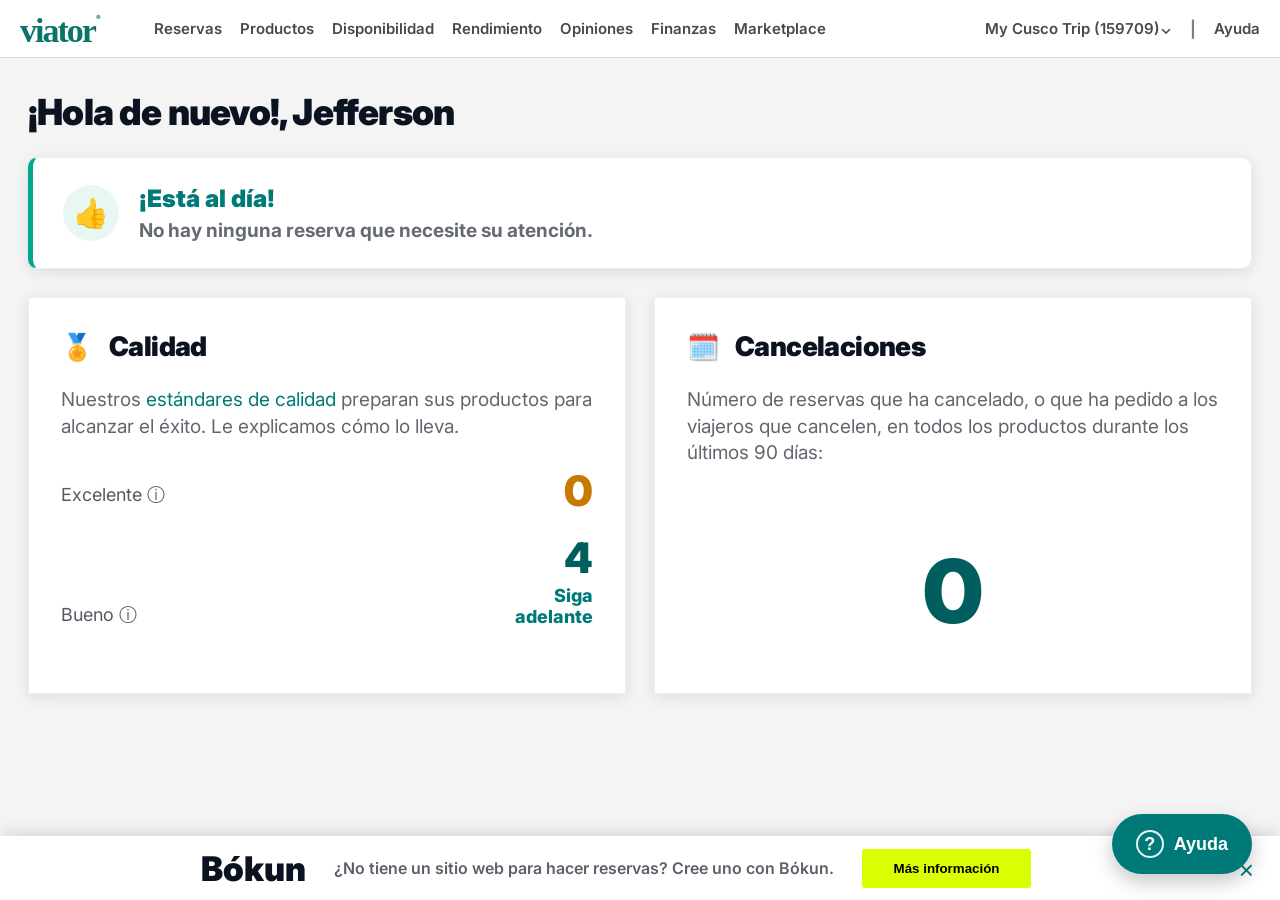
==== commit 5b0842f1: "Update print statement from 'Hello' to 'Goodbye'" ====
--- a/dashboard.html
+++ b/dashboard.html
@@ -686,6 +686,160 @@
       .help-button { right: 14px; bottom: 18px; padding: 12px 18px; font-size: 16px; }
       .bokun-banner { display: none !important; }
     }
+
+    .booking-sort { border: 1px solid #e1e1e2; appearance: none; cursor: pointer; font-family: inherit; }
+    .payment-status.paid { background: #e7f4ec; color: #0b6b42; }
+    .payment-status.scheduled { background: #eef3ff; color: #2457a6; }
+    .payment-status.process { background: #fff1d6; color: #9a5b00; }
+    .market-toolbar { display:grid; grid-template-columns:1fr 280px; gap:14px; margin-bottom:22px; }
+    .market-grid { display:grid; grid-template-columns:repeat(3,minmax(0,1fr)); gap:20px; }
+    .market-card { background:#fff; border:1px solid #e4e8eb; box-shadow:var(--shadow); border-radius:4px; padding:22px; cursor:pointer; transition:transform .15s ease, box-shadow .15s ease; min-height:254px; }
+    .market-card:hover { transform:translateY(-2px); box-shadow:0 6px 18px rgba(17,24,39,.14); }
+    .market-card.unavailable { opacity:.74; cursor:not-allowed; }
+    .market-card-top { display:flex; justify-content:space-between; gap:10px; align-items:center; margin-bottom:14px; }
+    .market-badge { display:inline-flex; align-items:center; padding:4px 10px; border-radius:4px; background:var(--primary); color:#fff; font-size:12px; font-weight:900; text-transform:uppercase; }
+    .market-badge.off { background:var(--danger); }
+    .market-card h3 { margin:0 0 10px; font-size:20px; line-height:1.18; }
+    .market-meta { color:#555a62; font-size:15px; font-weight:700; line-height:1.65; }
+    .market-amount { margin-top:14px; font-size:24px; font-weight:900; color:var(--primary-dark); }
+    .market-code { font-weight:900; color:#151a22; }
+    .market-modal { position:fixed; inset:0; background:rgba(5,12,20,.58); display:none; align-items:center; justify-content:center; z-index:200; padding:28px; }
+    .market-modal.show { display:flex; }
+    .market-modal-card { background:#fff; width:min(1080px,96vw); max-height:90vh; overflow-y:auto; border-radius:5px; box-shadow:0 18px 60px rgba(0,0,0,.35); padding:32px; position:relative; }
+    .market-close { position:absolute; right:16px; top:12px; border:0; background:transparent; font-size:34px; line-height:1; cursor:pointer; color:#4c525a; }
+    .market-modal-title { margin:0 0 10px; font-size:28px; line-height:1.15; }
+    .market-modal-sub { color:#7b8088; font-size:18px; font-weight:700; margin-bottom:20px; }
+    .market-modal-actions { display:flex; justify-content:flex-end; gap:14px; border-top:1px solid #e7eaee; padding-top:20px; margin-top:22px; }
+    .solid-btn.danger-light { background:#fff; color:var(--primary); border:1px solid var(--primary); }
+    @media (max-width:980px) { .market-grid { grid-template-columns:1fr; } .market-toolbar { grid-template-columns:1fr; } }
+
+
+    /* Ajuste profesional de escala visual */
+    :root { --header-h: 58px; }
+    .topbar { padding: 0 20px; gap: 22px; }
+    .logo { font-size: 34px; min-width: 112px; }
+    .nav { gap: 18px; }
+    .nav button, .account-btn, .help-link { font-size: 15px; }
+    .layout { max-width: 1360px; padding: 34px 28px 72px; }
+    .page-title { font-size: 36px !important; }
+    .wide-card { padding: 26px 30px; }
+    .booking-card { padding: 22px; margin-top: 18px; }
+    .booking-card h2 { font-size: 22px; }
+    .subtitle { font-size: 17px; }
+    .details-columns { font-size: 15px; }
+    .finance-card { padding: 24px; }
+    .finance-card .money { font-size: 34px; }
+    .payments-table { font-size: 15px; }
+    .payments-table td { padding: 13px 14px; }
+    .payments-table td.amount { font-size: 16px; }
+
+    .pro-filters { grid-template-columns: 190px 180px 180px 120px; align-items: center; }
+    .filter-input { font-family: inherit; outline: none; }
+    .date-field { gap: 8px; padding: 0 12px; }
+    .date-field input { width: 100%; border: 0; background: transparent; font: inherit; color: #4e535b; outline: 0; }
+    .search-btn { height: 54px; border: 0; border-radius: 3px; background: var(--primary); color: #fff; font-weight: 900; cursor: pointer; }
+    .quick button { border: 0; background: transparent; font: inherit; color: var(--primary); font-weight: 800; cursor: pointer; padding: 0; }
+    .quick .clear-filters { margin-left: auto; color: var(--primary); font-weight: 800; }
+
+    .ui-icon { display: inline-block; width: 18px; height: 18px; background: currentColor; color: var(--primary-dark); vertical-align: -3px; flex: 0 0 auto; }
+    .icon-calendar { -webkit-mask: url("data:image/svg+xml,%3Csvg xmlns='http://www.w3.org/2000/svg' viewBox='0 0 24 24'%3E%3Cpath d='M7 2h2v3h6V2h2v3h3a2 2 0 0 1 2 2v13a2 2 0 0 1-2 2H4a2 2 0 0 1-2-2V7a2 2 0 0 1 2-2h3V2Zm13 8H4v10h16V10ZM4 8h16V7H4v1Z'/%3E%3C/svg%3E") center/contain no-repeat; mask: url("data:image/svg+xml,%3Csvg xmlns='http://www.w3.org/2000/svg' viewBox='0 0 24 24'%3E%3Cpath d='M7 2h2v3h6V2h2v3h3a2 2 0 0 1 2 2v13a2 2 0 0 1-2 2H4a2 2 0 0 1-2-2V7a2 2 0 0 1 2-2h3V2Zm13 8H4v10h16V10ZM4 8h16V7H4v1Z'/%3E%3C/svg%3E") center/contain no-repeat; }
+    .icon-users { -webkit-mask: url("data:image/svg+xml,%3Csvg xmlns='http://www.w3.org/2000/svg' viewBox='0 0 24 24'%3E%3Cpath d='M16 11a4 4 0 1 0-3.7-5.5A5 5 0 0 1 13 8c0 1.1-.35 2.12-.95 2.95A4 4 0 0 0 16 11Zm-8 1a4 4 0 1 0 0-8 4 4 0 0 0 0 8Zm0 2c-3.3 0-6 1.67-6 3.73V20h12v-2.27C14 15.67 11.3 14 8 14Zm8-1c-.72 0-1.4.08-2.03.23 1.24.9 2.03 2.1 2.03 3.5V20h6v-2.27C22 15.67 19.3 13 16 13Z'/%3E%3C/svg%3E") center/contain no-repeat; mask: url("data:image/svg+xml,%3Csvg xmlns='http://www.w3.org/2000/svg' viewBox='0 0 24 24'%3E%3Cpath d='M16 11a4 4 0 1 0-3.7-5.5A5 5 0 0 1 13 8c0 1.1-.35 2.12-.95 2.95A4 4 0 0 0 16 11Zm-8 1a4 4 0 1 0 0-8 4 4 0 0 0 0 8Zm0 2c-3.3 0-6 1.67-6 3.73V20h12v-2.27C14 15.67 11.3 14 8 14Zm8-1c-.72 0-1.4.08-2.03.23 1.24.9 2.03 2.1 2.03 3.5V20h6v-2.27C22 15.67 19.3 13 16 13Z'/%3E%3C/svg%3E") center/contain no-repeat; }
+    .icon-person { -webkit-mask: url("data:image/svg+xml,%3Csvg xmlns='http://www.w3.org/2000/svg' viewBox='0 0 24 24'%3E%3Cpath d='M12 12a5 5 0 1 0 0-10 5 5 0 0 0 0 10Zm0 2c-4.42 0-8 2.24-8 5v3h16v-3c0-2.76-3.58-5-8-5Z'/%3E%3C/svg%3E") center/contain no-repeat; mask: url("data:image/svg+xml,%3Csvg xmlns='http://www.w3.org/2000/svg' viewBox='0 0 24 24'%3E%3Cpath d='M12 12a5 5 0 1 0 0-10 5 5 0 0 0 0 10Zm0 2c-4.42 0-8 2.24-8 5v3h16v-3c0-2.76-3.58-5-8-5Z'/%3E%3C/svg%3E") center/contain no-repeat; }
+    .icon-filter { -webkit-mask: url("data:image/svg+xml,%3Csvg xmlns='http://www.w3.org/2000/svg' viewBox='0 0 24 24'%3E%3Cpath d='M3 5h18l-7 8v5l-4 2v-7L3 5Z'/%3E%3C/svg%3E") center/contain no-repeat; mask: url("data:image/svg+xml,%3Csvg xmlns='http://www.w3.org/2000/svg' viewBox='0 0 24 24'%3E%3Cpath d='M3 5h18l-7 8v5l-4 2v-7L3 5Z'/%3E%3C/svg%3E") center/contain no-repeat; }
+    .icon-market { width: 38px; height: 38px; -webkit-mask: url("data:image/svg+xml,%3Csvg xmlns='http://www.w3.org/2000/svg' viewBox='0 0 24 24'%3E%3Cpath d='M4 4h16l1 5v2a3 3 0 0 1-5 2.24A3 3 0 0 1 12 13a3 3 0 0 1-4 .24A3 3 0 0 1 3 11V9l1-5Zm1 10.8A4.98 4.98 0 0 0 8 14c1.2 0 2.3-.43 3.16-1.15.24.1.52.15.84.15s.6-.05.84-.15A4.96 4.96 0 0 0 16 14c1.1 0 2.13-.36 3-.96V20H5v-5.2Z'/%3E%3C/svg%3E") center/contain no-repeat; mask: url("data:image/svg+xml,%3Csvg xmlns='http://www.w3.org/2000/svg' viewBox='0 0 24 24'%3E%3Cpath d='M4 4h16l1 5v2a3 3 0 0 1-5 2.24A3 3 0 0 1 12 13a3 3 0 0 1-4 .24A3 3 0 0 1 3 11V9l1-5Zm1 10.8A4.98 4.98 0 0 0 8 14c1.2 0 2.3-.43 3.16-1.15.24.1.52.15.84.15s.6-.05.84-.15A4.96 4.96 0 0 0 16 14c1.1 0 2.13-.36 3-.96V20H5v-5.2Z'/%3E%3C/svg%3E") center/contain no-repeat; }
+    .icon-only { display:flex; align-items:center; justify-content:center; }
+    .booking-date-label, .market-line { display: inline-flex; align-items: center; gap: 7px; }
+    .market-meta { display: grid; gap: 6px; }
+    @media (max-width: 980px) { .pro-filters { grid-template-columns: 1fr; } }
+
+
+    /* V13 profesional */
+    .booking-card, .market-card, .content-card, .wide-card, .finance-card, .payments-panel, .availability-card, .products-shell, .side-card {
+      border-radius: 10px;
+    }
+    .market-card { border-radius: 12px; }
+    .booking-card { border-radius: 10px; }
+    .booking-details ul li { margin-bottom: 7px; line-height: 1.45; }
+
+    .filters.pro-filters {
+      grid-template-columns: minmax(180px, 1fr) 180px 180px 108px minmax(220px, 1.1fr);
+      gap: 10px;
+    }
+    .filters.pro-filters .full-row-fit { grid-column: span 2; }
+    .filters.pro-filters .booking-sort { min-width: 210px; }
+    @media (min-width: 981px) {
+      .filters.pro-filters { grid-auto-flow: row; }
+    }
+
+    .product-row {
+      border-radius: 10px;
+      border: 1px solid #e8ecef;
+      margin-bottom: 14px;
+    }
+    .product-row:hover { background: #fbfdfd; }
+    .thumb {
+      border-radius: 8px;
+      background: linear-gradient(135deg, #e7f3ef, #d5e7e2);
+      position: relative;
+      overflow: hidden;
+    }
+    .thumb::after {
+      content: "";
+      position: absolute;
+      inset: 0;
+      background: radial-gradient(circle at 30% 25%, rgba(255,255,255,.8), transparent 34%);
+    }
+    .product-thumb-label {
+      position: relative;
+      z-index: 1;
+      font-size: 12px;
+      font-weight: 900;
+      color: #064f4b;
+      padding: 8px;
+      text-align: center;
+      line-height: 1.1;
+    }
+
+    .modal-notice {
+      position: fixed;
+      inset: 0;
+      background: rgba(5, 12, 20, .55);
+      display: none;
+      align-items: center;
+      justify-content: center;
+      z-index: 260;
+      padding: 24px;
+    }
+    .modal-notice.show { display: flex; }
+    .modal-notice-card {
+      width: min(540px, 94vw);
+      background: #fff;
+      border-radius: 12px;
+      box-shadow: 0 22px 70px rgba(0,0,0,.30);
+      padding: 30px;
+      border-top: 6px solid var(--primary);
+    }
+    .modal-notice-card h2 { margin: 0 0 10px; font-size: 24px; }
+    .modal-notice-card p { color: #555a62; font-size: 16px; line-height: 1.5; }
+    .modal-notice-actions { display:flex; justify-content:flex-end; margin-top:22px; }
+
+    .availability-tools {
+      grid-template-columns: 220px minmax(260px, 1fr);
+    }
+    .availability-tools select {
+      border: 0;
+      background: transparent;
+      font: inherit;
+      color: inherit;
+      width: 100%;
+      outline: 0;
+      cursor: pointer;
+    }
+    .availability-row .badge.operational-badge {
+      background: #0c7a54 !important;
+      color: #fff;
+    }
+
   </style>
 </head>
 <body>
@@ -700,6 +854,7 @@
       <button data-page="rendimiento">Rendimiento</button>
       <button data-page="opiniones">Opiniones</button>
       <button data-page="finanzas">Finanzas</button>
+      <button data-page="marketplace">Marketplace</button>
     </nav>
 
     <div class="right-tools">
@@ -761,16 +916,21 @@
       <div class="section-shell">
         <div>
           <h1 class="page-title">Reservas</h1>
-          <div class="filters">
-            <div class="field">BR-por ejemplo: 91</div>
-            <div class="field">📅 &nbsp; 22 jun 2026 &nbsp;&nbsp;&nbsp; | &nbsp; 📅 &nbsp; A</div>
-            <div class="select-like green-select">Estado de la reserva (Todos) (35)⌄</div>
-            <div class="field">Lead traveler</div>
-            <div class="select-like" style="grid-column: span 2;">Todos los productos (30)<span>⌄</span></div>
-            <div class="select-like">Reservas nuevas al principio<span>⌄</span></div>
+          <div class="filters pro-filters">
+            <input class="field filter-input" id="bookingCodeFilter" type="text" placeholder="BR- por ejemplo: 1507" />
+            <label class="field date-field"><span class="ui-icon icon-calendar"></span><input id="bookingStartDate" type="date" value="2026-06-22" /></label>
+            <label class="field date-field"><span class="ui-icon icon-calendar"></span><input id="bookingEndDate" type="date" /></label>
+            <button class="solid-btn search-btn" id="bookingSearchBtn" type="button">Buscar</button>
+            <div class="select-like green-select">Estado de la reserva (Todos) (<span id="bookingCount">35</span>)⌄</div>
+            <input class="field filter-input" id="bookingTravelerFilter" type="text" placeholder="Lead traveler" />
+            <div class="select-like full-row-fit">Todos los productos (30)<span>⌄</span></div>
+            <select class="select-like booking-sort" id="bookingSort" aria-label="Ordenar reservas">
+              <option value="asc">Más antiguas primero</option>
+              <option value="desc">Más recientes primero</option>
+            </select>
           </div>
 
-          <div class="quick">⚱️ Filtros rápidos: <a href="#">Hoy</a> | <a href="#">Mañana</a> | <a href="#">Próximos 7 días</a><span class="clear-filters">✕ Borrar todos los filtros</span></div>
+          <div class="quick"><span class="ui-icon icon-filter"></span><b>Filtros rápidos:</b> <button type="button" class="quick-filter" data-range="today">Hoy</button> <span>|</span> <button type="button" class="quick-filter" data-range="tomorrow">Mañana</button> <span>|</span> <button type="button" class="quick-filter" data-range="7days">Próximos 7 días</button><button type="button" class="clear-filters" id="clearBookingFilters">✕ Borrar todos los filtros</button></div>
 
           <div id="bookingsList" class="bookings-list"></div>
         </div>
@@ -787,42 +947,165 @@
       <div class="products-shell">
         <div class="info-banner">
           <div class="info-mark">i</div>
-          <div class="info-text"><b>Nuevas funciones de sincronización de precios</b> Ahorre tiempo sincronizando automáticamente los datos de precios desde su software de reservas. <a href="#">Configúrelo ahora.</a></div>
+          <div class="info-text"><b>Productos activos de My Cusco Trip</b> Administre sus experiencias comerciales de Cusco y Machu Picchu desde este panel.</div>
         </div>
 
         <div class="tabs"><button class="active">Productos</button><button>Accelerate</button></div>
-        <div class="section-head"><h1>Productos</h1><button class="primary-outline">Crear un producto</button></div>
+        <div class="section-head"><h1>Productos</h1><button class="primary-outline product-disabled-action" type="button">Crear un producto</button></div>
         <div class="product-tools">
-          <div class="search-box">Busque por nombre de producto o código de producto 🔍</div>
+          <div class="search-box">Busque por nombre de producto o código de producto</div>
           <div class="select-like">Estado (Todos)<span>⌄</span></div>
         </div>
-        <div class="product-count">28 productos</div>
+        <div class="product-count">15 productos activos</div>
 
         <article class="product-row">
-          <div class="thumb ancestral"><span class="active-pill">Activado</span></div>
+          <div class="thumb"><div class="product-thumb-label">Full Day</div><span class="active-pill">Activado</span></div>
+          <div>
+            <div class="product-name">Machu Picchu Full Day</div>
+            <div class="product-meta">Código del producto: 159709P15 &nbsp; | &nbsp; <a href="#">Ver en Viator ↗</a><span class="quality">● Buena</span></div>
+            <div class="product-meta" style="margin-top:6px;">Tren panorámico, ingreso, bus y guía</div>
+          </div>
+          <div class="product-actions"><button class="solid-btn product-disabled-action" type="button">Mejorar</button><button class="outline-btn product-disabled-action" type="button">Gestionar</button><button class="link-btn product-disabled-action" type="button">Clonar</button></div>
+        </article>
+
+        <article class="product-row">
+          <div class="thumb"><div class="product-thumb-label">2D/1N</div><span class="active-pill">Activado</span></div>
+          <div>
+            <div class="product-name">Machu Picchu Overnight 2D/1N</div>
+            <div class="product-meta">Código del producto: 159709P22 &nbsp; | &nbsp; <a href="#">Ver en Viator ↗</a><span class="quality">● Buena</span></div>
+            <div class="product-meta" style="margin-top:6px;">Hotel en Machu Picchu Pueblo, trenes y guía</div>
+          </div>
+          <div class="product-actions"><button class="solid-btn product-disabled-action" type="button">Mejorar</button><button class="outline-btn product-disabled-action" type="button">Gestionar</button><button class="link-btn product-disabled-action" type="button">Clonar</button></div>
+        </article>
+
+        <article class="product-row">
+          <div class="thumb"><div class="product-thumb-label">Full Day</div><span class="active-pill">Activado</span></div>
+          <div>
+            <div class="product-name">Machu Picchu Full Day con tren Vistadome Observatory</div>
+            <div class="product-meta">Código del producto: 159709P18 &nbsp; | &nbsp; <a href="#">Ver en Viator ↗</a><span class="quality">● Buena</span></div>
+            <div class="product-meta" style="margin-top:6px;">Tren Vistadome Observatory sujeto a disponibilidad</div>
+          </div>
+          <div class="product-actions"><button class="solid-btn product-disabled-action" type="button">Mejorar</button><button class="outline-btn product-disabled-action" type="button">Gestionar</button><button class="link-btn product-disabled-action" type="button">Clonar</button></div>
+        </article>
+
+        <article class="product-row">
+          <div class="thumb"><div class="product-thumb-label">Medio día</div><span class="active-pill">Activado</span></div>
+          <div>
+            <div class="product-name">City Tour + Centros Arqueológicos</div>
+            <div class="product-meta">Código del producto: 159709P3 &nbsp; | &nbsp; <a href="#">Ver en Viator ↗</a><span class="quality">● Buena</span></div>
+            <div class="product-meta" style="margin-top:6px;">Sacsayhuamán, Qenqo, Puca Pucara y Tambomachay</div>
+          </div>
+          <div class="product-actions"><button class="solid-btn product-disabled-action" type="button">Mejorar</button><button class="outline-btn product-disabled-action" type="button">Gestionar</button><button class="link-btn product-disabled-action" type="button">Clonar</button></div>
+        </article>
+
+        <article class="product-row">
+          <div class="thumb"><div class="product-thumb-label">Full Day</div><span class="active-pill">Activado</span></div>
+          <div>
+            <div class="product-name">Valle Sagrado de los Incas</div>
+            <div class="product-meta">Código del producto: 159709P6 &nbsp; | &nbsp; <a href="#">Ver en Viator ↗</a><span class="quality">● Buena</span></div>
+            <div class="product-meta" style="margin-top:6px;">Pisac, Urubamba, Ollantaytambo y Chinchero</div>
+          </div>
+          <div class="product-actions"><button class="solid-btn product-disabled-action" type="button">Mejorar</button><button class="outline-btn product-disabled-action" type="button">Gestionar</button><button class="link-btn product-disabled-action" type="button">Clonar</button></div>
+        </article>
+
+        <article class="product-row">
+          <div class="thumb"><div class="product-thumb-label">Medio día</div><span class="active-pill">Activado</span></div>
+          <div>
+            <div class="product-name">Maras y Moray</div>
+            <div class="product-meta">Código del producto: 159709P7 &nbsp; | &nbsp; <a href="#">Ver en Viator ↗</a><span class="quality">● Buena</span></div>
+            <div class="product-meta" style="margin-top:6px;">Salineras de Maras y andenes circulares de Moray</div>
+          </div>
+          <div class="product-actions"><button class="solid-btn product-disabled-action" type="button">Mejorar</button><button class="outline-btn product-disabled-action" type="button">Gestionar</button><button class="link-btn product-disabled-action" type="button">Clonar</button></div>
+        </article>
+
+        <article class="product-row">
+          <div class="thumb"><div class="product-thumb-label">Medio día</div><span class="active-pill">Activado</span></div>
+          <div>
+            <div class="product-name">Valle Sur</div>
+            <div class="product-meta">Código del producto: 159709P8 &nbsp; | &nbsp; <a href="#">Ver en Viator ↗</a><span class="quality">● Buena</span></div>
+            <div class="product-meta" style="margin-top:6px;">Tipón, Pikillaqta y Andahuaylillas</div>
+          </div>
+          <div class="product-actions"><button class="solid-btn product-disabled-action" type="button">Mejorar</button><button class="outline-btn product-disabled-action" type="button">Gestionar</button><button class="link-btn product-disabled-action" type="button">Clonar</button></div>
+        </article>
+
+        <article class="product-row">
+          <div class="thumb"><div class="product-thumb-label">Full Day</div><span class="active-pill">Activado</span></div>
+          <div>
+            <div class="product-name">Montaña de Colores – Vinicunca</div>
+            <div class="product-meta">Código del producto: 159709P1 &nbsp; | &nbsp; <a href="#">Ver en Viator ↗</a><span class="quality">● Buena</span></div>
+            <div class="product-meta" style="margin-top:6px;">Desayuno, almuerzo, transporte y guía</div>
+          </div>
+          <div class="product-actions"><button class="solid-btn product-disabled-action" type="button">Mejorar</button><button class="outline-btn product-disabled-action" type="button">Gestionar</button><button class="link-btn product-disabled-action" type="button">Clonar</button></div>
+        </article>
+
+        <article class="product-row">
+          <div class="thumb"><div class="product-thumb-label">Full Day</div><span class="active-pill">Activado</span></div>
+          <div>
+            <div class="product-name">Laguna Humantay</div>
+            <div class="product-meta">Código del producto: 159709P2 &nbsp; | &nbsp; <a href="#">Ver en Viator ↗</a><span class="quality">● Buena</span></div>
+            <div class="product-meta" style="margin-top:6px;">Soraypampa, caminata guiada y alimentación</div>
+          </div>
+          <div class="product-actions"><button class="solid-btn product-disabled-action" type="button">Mejorar</button><button class="outline-btn product-disabled-action" type="button">Gestionar</button><button class="link-btn product-disabled-action" type="button">Clonar</button></div>
+        </article>
+
+        <article class="product-row">
+          <div class="thumb"><div class="product-thumb-label">Experiencia</div><span class="active-pill">Activado</span></div>
           <div>
             <div class="product-name">Bienvenida Ancestral – Cusco</div>
             <div class="product-meta">Código del producto: 159709P20 &nbsp; | &nbsp; <a href="#">Ver en Viator ↗</a><span class="quality">● Buena</span></div>
+            <div class="product-meta" style="margin-top:6px;">Ceremonia andina y acompañamiento local</div>
           </div>
-          <div class="product-actions"><button class="solid-btn">Mejorar</button><button class="outline-btn">Gestionar</button><button class="link-btn">Clonar</button></div>
+          <div class="product-actions"><button class="solid-btn product-disabled-action" type="button">Mejorar</button><button class="outline-btn product-disabled-action" type="button">Gestionar</button><button class="link-btn product-disabled-action" type="button">Clonar</button></div>
         </article>
 
         <article class="product-row">
-          <div class="thumb"></div>
+          <div class="thumb"><div class="product-thumb-label">Premium</div><span class="active-pill">Activado</span></div>
           <div>
-            <div class="product-name">Valle Sagrado de los Incas</div>
-            <div class="product-meta">Código del producto: 159709P6 &nbsp; | &nbsp; <a href="#">Ver en Viator ↗</a><span class="quality">● Buena</span></div>
+            <div class="product-name">Hiram Bingham Experience</div>
+            <div class="product-meta">Código del producto: 159709P30 &nbsp; | &nbsp; <a href="#">Ver en Viator ↗</a><span class="quality">● Buena</span></div>
+            <div class="product-meta" style="margin-top:6px;">Tren premium y asistencia privada</div>
           </div>
-          <div class="product-actions"><button class="solid-btn">Mejorar</button><button class="outline-btn">Gestionar</button><button class="link-btn">Clonar</button></div>
+          <div class="product-actions"><button class="solid-btn product-disabled-action" type="button">Mejorar</button><button class="outline-btn product-disabled-action" type="button">Gestionar</button><button class="link-btn product-disabled-action" type="button">Clonar</button></div>
         </article>
 
         <article class="product-row">
-          <div class="thumb mapi"></div>
+          <div class="thumb"><div class="product-thumb-label">Medio día</div><span class="active-pill">Activado</span></div>
           <div>
-            <div class="product-name">Machu Picchu – Dia Inteiro em Português</div>
-            <div class="product-meta">Código del producto: 159709P18 &nbsp; | &nbsp; <a href="#">Ver en Viator ↗</a><span class="quality">● Buena</span></div>
+            <div class="product-name">Cusco Walking Tour Histórico</div>
+            <div class="product-meta">Código del producto: 159709P31 &nbsp; | &nbsp; <a href="#">Ver en Viator ↗</a><span class="quality">● Buena</span></div>
+            <div class="product-meta" style="margin-top:6px;">Centro histórico, plazas y calles tradicionales</div>
           </div>
-          <div class="product-actions"><button class="solid-btn">Mejorar</button><button class="outline-btn">Gestionar</button><button class="link-btn">Clonar</button></div>
+          <div class="product-actions"><button class="solid-btn product-disabled-action" type="button">Mejorar</button><button class="outline-btn product-disabled-action" type="button">Gestionar</button><button class="link-btn product-disabled-action" type="button">Clonar</button></div>
+        </article>
+
+        <article class="product-row">
+          <div class="thumb"><div class="product-thumb-label">Full Day</div><span class="active-pill">Activado</span></div>
+          <div>
+            <div class="product-name">Qeswachaka Full Day</div>
+            <div class="product-meta">Código del producto: 159709P32 &nbsp; | &nbsp; <a href="#">Ver en Viator ↗</a><span class="quality">● Buena</span></div>
+            <div class="product-meta" style="margin-top:6px;">Puente inca y ruta sur andina</div>
+          </div>
+          <div class="product-actions"><button class="solid-btn product-disabled-action" type="button">Mejorar</button><button class="outline-btn product-disabled-action" type="button">Gestionar</button><button class="link-btn product-disabled-action" type="button">Clonar</button></div>
+        </article>
+
+        <article class="product-row">
+          <div class="thumb"><div class="product-thumb-label">Full Day</div><span class="active-pill">Activado</span></div>
+          <div>
+            <div class="product-name">Palccoyo Rainbow Mountain</div>
+            <div class="product-meta">Código del producto: 159709P33 &nbsp; | &nbsp; <a href="#">Ver en Viator ↗</a><span class="quality">● Buena</span></div>
+            <div class="product-meta" style="margin-top:6px;">Alternativa panorámica a Vinicunca</div>
+          </div>
+          <div class="product-actions"><button class="solid-btn product-disabled-action" type="button">Mejorar</button><button class="outline-btn product-disabled-action" type="button">Gestionar</button><button class="link-btn product-disabled-action" type="button">Clonar</button></div>
+        </article>
+
+        <article class="product-row">
+          <div class="thumb"><div class="product-thumb-label">Full Day</div><span class="active-pill">Activado</span></div>
+          <div>
+            <div class="product-name">Waqrapukara Trek</div>
+            <div class="product-meta">Código del producto: 159709P34 &nbsp; | &nbsp; <a href="#">Ver en Viator ↗</a><span class="quality">● Buena</span></div>
+            <div class="product-meta" style="margin-top:6px;">Trekking a complejo arqueológico</div>
+          </div>
+          <div class="product-actions"><button class="solid-btn product-disabled-action" type="button">Mejorar</button><button class="outline-btn product-disabled-action" type="button">Gestionar</button><button class="link-btn product-disabled-action" type="button">Clonar</button></div>
         </article>
       </div>
     </section>
@@ -831,31 +1114,107 @@
       <div class="section-shell">
         <div class="availability-card">
           <h1>Disponibilidad</h1>
-          <p>Elija "Agotado" si está todo ocupado. O elija "No operativa" si cancela algunos o todos los productos, opciones de productos u horas de un día en concreto. <a href="#">Más información</a></p>
+          <p>Revise el estado operativo por producto. Use el selector para filtrar una experiencia específica. <a href="#">Más información</a></p>
           <div class="availability-tools">
-            <div class="field">📅 &nbsp; 22 jun 2026</div>
-            <div class="select-like">Seleccione productos<span>⌄</span></div>
+            <div class="field"><span class="ui-icon icon-calendar"></span>&nbsp; 22 jun 2026</div>
+            <div class="select-like"><select id="availabilityProductFilter" aria-label="Seleccione productos"><option value="all">Todos los productos</option><option value="159709P15">Machu Picchu Full Day (159709P15)</option>
+<option value="159709P22">Machu Picchu Overnight 2D/1N (159709P22)</option>
+<option value="159709P18">Machu Picchu Full Day con tren Vistadome Observatory (159709P18)</option>
+<option value="159709P3">City Tour + Centros Arqueológicos (159709P3)</option>
+<option value="159709P6">Valle Sagrado de los Incas (159709P6)</option>
+<option value="159709P7">Maras y Moray (159709P7)</option>
+<option value="159709P8">Valle Sur (159709P8)</option>
+<option value="159709P1">Montaña de Colores – Vinicunca (159709P1)</option>
+<option value="159709P2">Laguna Humantay (159709P2)</option>
+<option value="159709P20">Bienvenida Ancestral – Cusco (159709P20)</option>
+<option value="159709P30">Hiram Bingham Experience (159709P30)</option>
+<option value="159709P31">Cusco Walking Tour Histórico (159709P31)</option>
+<option value="159709P32">Qeswachaka Full Day (159709P32)</option>
+<option value="159709P33">Palccoyo Rainbow Mountain (159709P33)</option>
+<option value="159709P34">Waqrapukara Trek (159709P34)</option></select></div>
           </div>
           <div class="day-strip">lun, 22 jun<p>Disponibilidad actualizada automáticamente. <a href="#">Más información</a></p></div>
 
-          <div class="availability-row">
-            <div><h3>Tour Montaña de Colores – Vinicunca (159709P1)</h3><p>Disponibilidad actualizada automáticamente. <a href="#">Más información</a></p></div>
-            <span class="badge">No operativa</span>
+          <div class="availability-row" data-product-code="159709P15" data-product-name="machu picchu full day">
+            <div><h3>Machu Picchu Full Day (159709P15)</h3><p>Disponibilidad actualizada automáticamente.</p><p>Estado operativo para próximas salidas.</p></div>
+            <span class="badge operational-badge">Operativo</span>
           </div>
-          <div class="availability-row">
-            <div><h3>0:00</h3><p>Valle Sagrado de los Incas (159709P6)</p><p>0:00 (TGI~00:00)</p><p>Disponibilidad actualizada automáticamente. <a href="#">Más información</a></p></div>
-            <span class="badge">No operativa</span>
+
+          <div class="availability-row" data-product-code="159709P22" data-product-name="machu picchu overnight 2d/1n">
+            <div><h3>Machu Picchu Overnight 2D/1N (159709P22)</h3><p>Disponibilidad actualizada automáticamente.</p><p>Estado operativo para próximas salidas.</p></div>
+            <span class="badge operational-badge">Operativo</span>
           </div>
-          <div class="availability-row">
-            <div><h3>0:00</h3><p>Bienvenida Ancestral – Cusco (159709P20)</p><p>0:00 (TGI~00:00)</p></div>
-            <span class="badge">No operativa</span>
+
+          <div class="availability-row" data-product-code="159709P18" data-product-name="machu picchu full day con tren vistadome observatory">
+            <div><h3>Machu Picchu Full Day con tren Vistadome Observatory (159709P18)</h3><p>Disponibilidad actualizada automáticamente.</p><p>Estado operativo para próximas salidas.</p></div>
+            <span class="badge operational-badge">Operativo</span>
+          </div>
+
+          <div class="availability-row" data-product-code="159709P3" data-product-name="city tour + centros arqueológicos">
+            <div><h3>City Tour + Centros Arqueológicos (159709P3)</h3><p>Disponibilidad actualizada automáticamente.</p><p>Estado operativo para próximas salidas.</p></div>
+            <span class="badge operational-badge">Operativo</span>
+          </div>
+
+          <div class="availability-row" data-product-code="159709P6" data-product-name="valle sagrado de los incas">
+            <div><h3>Valle Sagrado de los Incas (159709P6)</h3><p>Disponibilidad actualizada automáticamente.</p><p>Estado operativo para próximas salidas.</p></div>
+            <span class="badge operational-badge">Operativo</span>
+          </div>
+
+          <div class="availability-row" data-product-code="159709P7" data-product-name="maras y moray">
+            <div><h3>Maras y Moray (159709P7)</h3><p>Disponibilidad actualizada automáticamente.</p><p>Estado operativo para próximas salidas.</p></div>
+            <span class="badge operational-badge">Operativo</span>
+          </div>
+
+          <div class="availability-row" data-product-code="159709P8" data-product-name="valle sur">
+            <div><h3>Valle Sur (159709P8)</h3><p>Disponibilidad actualizada automáticamente.</p><p>Estado operativo para próximas salidas.</p></div>
+            <span class="badge operational-badge">Operativo</span>
+          </div>
+
+          <div class="availability-row" data-product-code="159709P1" data-product-name="montaña de colores – vinicunca">
+            <div><h3>Montaña de Colores – Vinicunca (159709P1)</h3><p>Disponibilidad actualizada automáticamente.</p><p>Estado operativo para próximas salidas.</p></div>
+            <span class="badge operational-badge">Operativo</span>
+          </div>
+
+          <div class="availability-row" data-product-code="159709P2" data-product-name="laguna humantay">
+            <div><h3>Laguna Humantay (159709P2)</h3><p>Disponibilidad actualizada automáticamente.</p><p>Estado operativo para próximas salidas.</p></div>
+            <span class="badge operational-badge">Operativo</span>
+          </div>
+
+          <div class="availability-row" data-product-code="159709P20" data-product-name="bienvenida ancestral – cusco">
+            <div><h3>Bienvenida Ancestral – Cusco (159709P20)</h3><p>Disponibilidad actualizada automáticamente.</p><p>Estado operativo para próximas salidas.</p></div>
+            <span class="badge operational-badge">Operativo</span>
+          </div>
+
+          <div class="availability-row" data-product-code="159709P30" data-product-name="hiram bingham experience">
+            <div><h3>Hiram Bingham Experience (159709P30)</h3><p>Disponibilidad actualizada automáticamente.</p><p>Estado operativo para próximas salidas.</p></div>
+            <span class="badge operational-badge">Operativo</span>
+          </div>
+
+          <div class="availability-row" data-product-code="159709P31" data-product-name="cusco walking tour histórico">
+            <div><h3>Cusco Walking Tour Histórico (159709P31)</h3><p>Disponibilidad actualizada automáticamente.</p><p>Estado operativo para próximas salidas.</p></div>
+            <span class="badge operational-badge">Operativo</span>
+          </div>
+
+          <div class="availability-row" data-product-code="159709P32" data-product-name="qeswachaka full day">
+            <div><h3>Qeswachaka Full Day (159709P32)</h3><p>Disponibilidad actualizada automáticamente.</p><p>Estado operativo para próximas salidas.</p></div>
+            <span class="badge operational-badge">Operativo</span>
+          </div>
+
+          <div class="availability-row" data-product-code="159709P33" data-product-name="palccoyo rainbow mountain">
+            <div><h3>Palccoyo Rainbow Mountain (159709P33)</h3><p>Disponibilidad actualizada automáticamente.</p><p>Estado operativo para próximas salidas.</p></div>
+            <span class="badge operational-badge">Operativo</span>
+          </div>
+
+          <div class="availability-row" data-product-code="159709P34" data-product-name="waqrapukara trek">
+            <div><h3>Waqrapukara Trek (159709P34)</h3><p>Disponibilidad actualizada automáticamente.</p><p>Estado operativo para próximas salidas.</p></div>
+            <span class="badge operational-badge">Operativo</span>
           </div>
         </div>
 
-        <aside class="side-card" style="border-top:0;text-align:center;">
-          <h3>Número de reservas que ha cancelado en los últimos 90 días:</h3>
-          <div class="side-number">0</div>
-          <a class="side-link" href="#">Ver más detalles</a>
+        <aside class="side-card">
+          <div class="side-icon">✓</div>
+          <h3>Productos operativos</h3>
+          <p>Todos los tours comerciales están activos y listos para recibir reservas.</p>
         </aside>
       </div>
     </section>
@@ -913,30 +1272,34 @@
       </div>
     </section>
 
+
+
+
     <section class="page-section" data-section="finanzas">
       <h1 class="page-title">Finanzas</h1>
-      <div class="wide-card success-alert" style="margin-bottom:26px;">
+      <div class="wide-card success-alert" style="margin-bottom:22px;">
         <div class="big-icon">✓</div>
-        <div><h2>Pagos y reportes listos</h2><p>Consulte sus balances, próximas liquidaciones y reportes de reservas.</p></div>
+        <div><h2>Pagos y reportes listos</h2><p>Historial actualizado por código de orden de pago, sin nombres de viajeros.</p></div>
       </div>
       <div class="finance-grid">
-        <div class="finance-card"><h3>Balance en proceso</h3><div class="money">US$ 5,039.10</div><p>Última liquidación pendiente de liberación.</p></div>
-        <div class="finance-card"><h3>Pagos procesados</h3><div class="money">US$ 7,141.00</div><p>Total acumulado de pagos ya programados.</p></div>
-        <div class="finance-card"><h3>Cancelaciones últimos 90 días</h3><div class="money">0</div><p>Buen estado de rendimiento financiero.</p></div>
+        <div class="finance-card"><h3>Pagos recibidos</h3><div class="money">US$ 25,001.30</div><p>Pagos ya recibidos según las fechas confirmadas.</p></div>
+        <div class="finance-card"><h3>En proceso</h3><div class="money">US$ 0.00</div><p>Liquidaciones pendientes de liberación o retiro.</p></div>
+        <div class="finance-card"><h3>Pagos programados</h3><div class="money">US$ 56,849.92</div><p>Fechas futuras según cronograma.</p></div>
       </div>
 
       <div class="payments-panel">
         <div class="payments-head">
           <div>
             <h2>Historial de pagos</h2>
-            <p>Liquidaciones programadas para My Cusco Trip.</p>
+            <p>Pagos separados por orden. La reserva grande figura con anticipo y saldo en fechas distintas.</p>
           </div>
-          <div class="payments-summary">Total listado: US$ 12,180.10</div>
+          <div class="payments-summary">Total listado: US$ 81,851.22</div>
         </div>
         <div class="payments-table-wrap">
           <table class="payments-table" aria-label="Historial de pagos">
             <thead>
               <tr>
+                <th>Orden de pago</th>
                 <th>Reserva</th>
                 <th>Fecha de pago</th>
                 <th>Estado</th>
@@ -945,52 +1308,243 @@
             </thead>
             <tbody>
               <tr>
-                <td>CUZ-21422311</td>
-                <td>5/5/2026</td>
-                <td><span class="payment-status">Programado</span></td>
+                <td>OP-2026-0001</td>
+                <td>BR-150422311</td>
+                <td>27 abr 2026</td>
+                <td><span class="payment-status paid">Pagado</span></td>
                 <td class="amount">US$ 939.80</td>
               </tr>
               <tr>
-                <td>CUZ-21413314</td>
-                <td>12/5/2026</td>
-                <td><span class="payment-status">Programado</span></td>
+                <td>OP-2026-0002</td>
+                <td>BR-150424314</td>
+                <td>04 may 2026</td>
+                <td><span class="payment-status paid">Pagado</span></td>
                 <td class="amount">US$ 1,191.60</td>
               </tr>
               <tr>
+                <td>OP-2026-0003</td>
                 <td>BR-847877112</td>
-                <td>19/5/2026</td>
-                <td><span class="payment-status">Programado</span></td>
+                <td>12 may 2026</td>
+                <td><span class="payment-status paid">Pagado</span></td>
                 <td class="amount">US$ 1,139.00</td>
               </tr>
               <tr>
+                <td>OP-2026-0004</td>
                 <td>BR-931883800</td>
-                <td>2/6/2026</td>
-                <td><span class="payment-status">Programado</span></td>
+                <td>03 jun 2026</td>
+                <td><span class="payment-status paid">Pagado</span></td>
                 <td class="amount">US$ 1,251.00</td>
               </tr>
               <tr>
+                <td>OP-2026-0005</td>
                 <td>BR-842618094</td>
-                <td>9/6/2026</td>
-                <td><span class="payment-status">Programado</span></td>
+                <td>10 jun 2026</td>
+                <td><span class="payment-status paid">Pagado</span></td>
                 <td class="amount">US$ 1,199.80</td>
               </tr>
               <tr>
+                <td>OP-2026-0006</td>
                 <td>BR-860808170</td>
-                <td>16/6/2026</td>
-                <td><span class="payment-status">Programado</span></td>
+                <td>18 jun 2026</td>
+                <td><span class="payment-status paid">Pagado</span></td>
                 <td class="amount">US$ 1,419.80</td>
               </tr>
-              <tr class="process-row">
-                <td>CUZ-21422311</td>
-                <td>En proceso</td>
-                <td><span class="payment-status process">En proceso</span></td>
+              <tr>
+                <td>OP-2026-0007</td>
+                <td>BR-150524877</td>
+                <td>18 jun 2026</td>
+                <td><span class="payment-status paid">Pagado</span></td>
+                <td class="amount">US$ 1,251.00</td>
+              </tr>
+              <tr>
+                <td>OP-2026-0008</td>
+                <td>BR-150530910</td>
+                <td>25 jun 2026</td>
+                <td><span class="payment-status paid">Pagado</span></td>
                 <td class="amount">US$ 5,039.10</td>
+              </tr>
+              <tr>
+                <td>OP-2026-0009</td>
+                <td>BR-150727625</td>
+                <td>22 jul 2026</td>
+                <td><span class="payment-status paid">Pagado</span></td>
+                <td class="amount">US$ 5,221.90</td>
+              </tr>
+              <tr>
+                <td>OP-2026-0010</td>
+                <td>BR-150629318</td>
+                <td>22 jul 2026</td>
+                <td><span class="payment-status paid">Pagado</span></td>
+                <td class="amount">US$ 2,399.60</td>
+              </tr>
+              <tr>
+                <td>OP-2026-0011</td>
+                <td>BR-150707519</td>
+                <td>27 jul 2026</td>
+                <td><span class="payment-status paid">Pagado</span></td>
+                <td class="amount">US$ 1,189.00</td>
+              </tr>
+              <tr>
+                <td>OP-2026-0012</td>
+                <td>BR-150703442</td>
+                <td>05 ago 2026</td>
+                <td><span class="payment-status paid">Pagado</span></td>
+                <td class="amount">US$ 1,479.90</td>
+              </tr>
+              <tr>
+                <td>OP-2026-0013</td>
+                <td>BR-150714775</td>
+                <td>05 ago 2026</td>
+                <td><span class="payment-status paid">Pagado</span></td>
+                <td class="amount">US$ 1,279.80</td>
+              </tr>
+              <tr>
+                <td>OP-2026-0014</td>
+                <td>BR-150718902</td>
+                <td>19 ago 2026</td>
+                <td><span class="payment-status scheduled">Programado</span></td>
+                <td class="amount">US$ 2,459.60</td>
+              </tr>
+              <tr>
+                <td>OP-2026-0015</td>
+                <td>BR-150722116</td>
+                <td>19 ago 2026</td>
+                <td><span class="payment-status scheduled">Programado</span></td>
+                <td class="amount">US$ 1,089.80</td>
+              </tr>
+              <tr>
+                <td>OP-2026-0016</td>
+                <td>BR-150710682</td>
+                <td>26 ago 2026</td>
+                <td><span class="payment-status scheduled">Programado</span></td>
+                <td class="amount">US$ 1,922.70</td>
+              </tr>
+              <tr>
+                <td>OP-2026-0017</td>
+                <td>BR-150727625</td>
+                <td>26 ago 2026</td>
+                <td><span class="payment-status scheduled">Programado</span></td>
+                <td class="amount">US$ 7,832.82</td>
+              </tr>
+              <tr>
+                <td>OP-2026-0018</td>
+                <td>BR-150805731</td>
+                <td>02 sep 2026</td>
+                <td><span class="payment-status scheduled">Programado</span></td>
+                <td class="amount">US$ 1,506.70</td>
+              </tr>
+              <tr>
+                <td>OP-2026-0019</td>
+                <td>BR-150807642</td>
+                <td>09 sep 2026</td>
+                <td><span class="payment-status scheduled">Programado</span></td>
+                <td class="amount">US$ 1,209.80</td>
+              </tr>
+              <tr>
+                <td>OP-2026-0020</td>
+                <td>BR-150809853</td>
+                <td>09 sep 2026</td>
+                <td><span class="payment-status scheduled">Programado</span></td>
+                <td class="amount">US$ 3,174.50</td>
+              </tr>
+              <tr>
+                <td>OP-2026-0021</td>
+                <td>BR-150810734</td>
+                <td>09 sep 2026</td>
+                <td><span class="payment-status scheduled">Programado</span></td>
+                <td class="amount">US$ 1,239.80</td>
+              </tr>
+              <tr>
+                <td>OP-2026-0022</td>
+                <td>BR-150817626</td>
+                <td>16 sep 2026</td>
+                <td><span class="payment-status scheduled">Programado</span></td>
+                <td class="amount">US$ 11,892.10</td>
+              </tr>
+              <tr>
+                <td>OP-2026-0023</td>
+                <td>BR-150812497</td>
+                <td>30 sep 2026</td>
+                <td><span class="payment-status scheduled">Programado</span></td>
+                <td class="amount">US$ 1,299.80</td>
+              </tr>
+              <tr>
+                <td>OP-2026-0024</td>
+                <td>BR-150814908</td>
+                <td>30 sep 2026</td>
+                <td><span class="payment-status scheduled">Programado</span></td>
+                <td class="amount">US$ 2,489.60</td>
+              </tr>
+              <tr>
+                <td>OP-2026-0025</td>
+                <td>BR-150816116</td>
+                <td>30 sep 2026</td>
+                <td><span class="payment-status scheduled">Programado</span></td>
+                <td class="amount">US$ 1,119.80</td>
+              </tr>
+              <tr>
+                <td>OP-2026-0026</td>
+                <td>BR-150819284</td>
+                <td>07 oct 2026</td>
+                <td><span class="payment-status scheduled">Programado</span></td>
+                <td class="amount">US$ 1,239.00</td>
+              </tr>
+              <tr>
+                <td>OP-2026-0027</td>
+                <td>BR-150821606</td>
+                <td>07 oct 2026</td>
+                <td><span class="payment-status scheduled">Programado</span></td>
+                <td class="amount">US$ 3,755.40</td>
+              </tr>
+              <tr>
+                <td>OP-2026-0028</td>
+                <td>BR-150823377</td>
+                <td>14 oct 2026</td>
+                <td><span class="payment-status scheduled">Programado</span></td>
+                <td class="amount">US$ 1,679.70</td>
+              </tr>
+              <tr>
+                <td>OP-2026-0029</td>
+                <td>BR-150825294</td>
+                <td>14 oct 2026</td>
+                <td><span class="payment-status scheduled">Programado</span></td>
+                <td class="amount">US$ 1,189.00</td>
+              </tr>
+              <tr>
+                <td>OP-2026-0030</td>
+                <td>BR-150827459</td>
+                <td>21 oct 2026</td>
+                <td><span class="payment-status scheduled">Programado</span></td>
+                <td class="amount">US$ 2,519.60</td>
+              </tr>
+              <tr>
+                <td>OP-2026-0031</td>
+                <td>BR-150829618</td>
+                <td>21 oct 2026</td>
+                <td><span class="payment-status scheduled">Programado</span></td>
+                <td class="amount">US$ 1,251.00</td>
+              </tr>
+              <tr>
+                <td>OP-2026-0032</td>
+                <td>BR-150804498</td>
+                <td>21 oct 2026</td>
+                <td><span class="payment-status scheduled">Programado</span></td>
+                <td class="amount">US$ 7,979.20</td>
               </tr>
             </tbody>
           </table>
         </div>
       </div>
     </section>
+
+
+    <section class="page-section" data-section="marketplace">
+      <h1 class="page-title">Marketplace</h1>
+      <div class="wide-card success-alert" style="margin-bottom:24px;"><div class="big-icon icon-only"><span class="ui-icon icon-market"></span></div><div><h2>Reservas disponibles para tomar</h2><p>Seleccione una reserva vigente para revisar los datos completos y agregarla a la sección Reservas.</p></div></div>
+      <div class="market-toolbar"><input class="field filter-input" id="marketSearch" type="text" placeholder="Buscar: Machu Picchu, Valle Sagrado, código BR" /><div class="select-like green-select">Reservas Marketplace (82)⌄</div></div>
+      <div id="marketplaceGrid" class="market-grid"></div>
+    </section>
+    <div class="market-modal" id="marketModal" aria-hidden="true"><div class="market-modal-card"><button class="market-close" id="marketClose" type="button">×</button><div id="marketModalContent"></div></div></div>
 
     <section class="page-section" data-section="cuenta">
       <div class="content-card" style="max-width:880px;margin:0 auto;">
@@ -1013,11 +1567,21 @@
     </section>
   </main>
 
+
+  <div class="modal-notice" id="productNoticeModal" aria-hidden="true">
+    <div class="modal-notice-card">
+      <h2>Función inactiva</h2>
+      <p>Esta función se encuentra inactiva en esta maqueta. Para mejorar, gestionar, clonar o crear productos, solicite soporte técnico a través de Viator o desde su cuenta Bókun.</p>
+      <div class="modal-notice-actions"><button class="solid-btn" id="closeProductNotice" type="button">Entendido</button></div>
+    </div>
+  </div>
+
   <button class="help-button"><span>?</span><span>Ayuda</span></button>
   <div class="bokun-banner show" id="bokunBanner"><div class="bokun-logo">Bókun</div><p>¿No tiene un sitio web para hacer reservas? Cree uno con Bókun.</p><button class="lime-btn">Más información</button><button class="close-bokun" id="closeBokun">×</button></div>
 
+  
+
   <script>
-
     const bookings = [
       {
             "date": "jue, 10 sept 2026",
@@ -1039,12 +1603,21 @@
             ],
             "language": "Inglés",
             "services": [
-                  "Transfer and pick up at Ollantaytambo train station.",
-                  "Train ticket to Machu Picchu category Voyager or Expedition (round trip).",
-                  "Bus up and down to Machu Picchu.",
-                  "Entrance ticket to the citadel of Machu Picchu.",
-                  "Guided tour in the citadel of Machu Picchu by a certified guide.",
-                  "Permanent assistance and guidance 24/7 by an assigned travel agent."
+                  "Coordinación previa por WhatsApp y correo con el viajero principal antes del inicio del servicio.",
+                  "Asistencia operativa 24/7 durante los días de excursión o actividad.",
+                  "Confirmación de horarios, nombres de pasajeros y punto de recojo antes de emitir tickets o vouchers finales.",
+                  "Recojo desde hotel en Cusco o punto céntrico confirmado dentro del centro histórico.",
+                  "Traslado turístico desde Cusco hacia la estación de tren de Ollantaytambo.",
+                  "Ticket de tren de ida hacia Machu Picchu Pueblo según disponibilidad operativa, priorizando categoría panorámica cuando corresponda.",
+                  "Ticket de tren de retorno en categoría diferente según disponibilidad, pudiendo ser Expedition, Voyager, Vistadome o servicio equivalente.",
+                  "Bus Consettur de subida y bajada entre Machu Picchu Pueblo y la ciudadela.",
+                  "Ticket de ingreso a la ciudadela de Machu Picchu según circuito disponible al momento de confirmar la reserva.",
+                  "Guía turístico certificado en idioma inglés para el recorrido dentro de Machu Picchu.",
+                  "Briefing operativo con horarios de trenes, hora de ingreso, punto de encuentro y recomendaciones de equipaje ligero.",
+                  "Soporte para coordinación de tickets, cambios operativos y asistencia en estación.",
+                  "No incluye hotel salvo que se especifique expresamente en el detalle de la reserva.",
+                  "Almuerzo opcional disponible bajo solicitud previa del pasajero.",
+                  "Gestión de requerimientos especiales de alimentación para pasajeros veganos, vegetarianos o con alergias reportadas."
             ],
             "pickup": "Casa Biru Hotel Boutique, Calle San Agustin 212, Cusco 08002 Peru",
             "origin": "Viator",
@@ -1075,11 +1648,15 @@
             ],
             "language": "Inglés",
             "services": [
-                  "Private pick up and drop off from the hotel in Cusco.",
-                  "Ancestral welcome ceremony with Andean host.",
-                  "Pachamama offering materials included.",
-                  "Bilingual assistance before and during the activity.",
-                  "Photos and basic coordination with the local team."
+                  "Coordinación previa por WhatsApp y correo con el viajero principal antes del inicio del servicio.",
+                  "Asistencia operativa 24/7 durante los días de excursión o actividad.",
+                  "Confirmación de horarios, nombres de pasajeros y punto de recojo antes de emitir tickets o vouchers finales.",
+                  "Recojo privado desde hotel en Cusco o punto coordinado.",
+                  "Ceremonia de bienvenida ancestral con anfitrión local andino.",
+                  "Materiales ceremoniales incluidos para la ofrenda a la Pachamama.",
+                  "Traducción y acompañamiento en inglés durante la experiencia.",
+                  "Coordinación de fotos básicas y tiempos de retorno al hotel.",
+                  "Atención a requerimientos especiales de adultos mayores, niños o pasajeros con sensibilidad alimentaria."
             ],
             "pickup": "Antigua Casona San Blas, Carmen Bajo 243, Cusco",
             "origin": "Viator",
@@ -1111,13 +1688,21 @@
             ],
             "language": "Inglés",
             "services": [
-                  "Private pick up and drop off from hotel in Cusco.",
-                  "Transfer to and from Ollantaytambo train station.",
-                  "Round trip train ticket to Machu Picchu.",
-                  "Bus up and down to Machu Picchu.",
-                  "Entrance ticket to the citadel of Machu Picchu.",
-                  "Guided tour in Machu Picchu with certified bilingual guide.",
-                  "Permanent assistance before and during the experience."
+                  "Coordinación previa por WhatsApp y correo con el viajero principal antes del inicio del servicio.",
+                  "Asistencia operativa 24/7 durante los días de excursión o actividad.",
+                  "Confirmación de horarios, nombres de pasajeros y punto de recojo antes de emitir tickets o vouchers finales.",
+                  "Recojo desde hotel en Cusco o punto céntrico confirmado dentro del centro histórico.",
+                  "Traslado turístico desde Cusco hacia la estación de tren de Ollantaytambo.",
+                  "Ticket de tren de ida hacia Machu Picchu Pueblo según disponibilidad operativa, priorizando categoría panorámica cuando corresponda.",
+                  "Ticket de tren de retorno en categoría diferente según disponibilidad, pudiendo ser Expedition, Voyager, Vistadome o servicio equivalente.",
+                  "Bus Consettur de subida y bajada entre Machu Picchu Pueblo y la ciudadela.",
+                  "Ticket de ingreso a la ciudadela de Machu Picchu según circuito disponible al momento de confirmar la reserva.",
+                  "Guía turístico certificado en idioma inglés para el recorrido dentro de Machu Picchu.",
+                  "Briefing operativo con horarios de trenes, hora de ingreso, punto de encuentro y recomendaciones de equipaje ligero.",
+                  "Soporte para coordinación de tickets, cambios operativos y asistencia en estación.",
+                  "No incluye hotel salvo que se especifique expresamente en el detalle de la reserva.",
+                  "Almuerzo opcional disponible bajo solicitud previa del pasajero.",
+                  "Gestión de requerimientos especiales de alimentación para pasajeros veganos, vegetarianos o con alergias reportadas."
             ],
             "pickup": "Antigua Casona San Blas, Carmen Bajo 243, Cusco",
             "origin": "Viator",
@@ -1151,17 +1736,21 @@
             ],
             "language": "Inglés",
             "services": [
-                  "Recojo Aeropuerto (ida y vuelta).",
-                  "Hotel Cusco - Cusco Boutique.",
-                  "Hotel Machu Picchu - Luz Garden.",
-                  "Traslado hacia Ollantaytambo.",
-                  "Tour Valle Sagrado Privado.",
-                  "Ticket Ingreso Machu Picchu.",
-                  "Ticket de Tren Vistadome Ruta ida.",
-                  "Ticket de Tren Expedition Ruta retorno.",
-                  "Guía Machu Picchu.",
-                  "Bus Consettur Machu Picchu.",
-                  "Traslado Estación Tren (ida y vuelta)."
+                  "Coordinación previa por WhatsApp y correo con el viajero principal antes del inicio del servicio.",
+                  "Asistencia operativa 24/7 durante los días de excursión o actividad.",
+                  "Confirmación de horarios, nombres de pasajeros y punto de recojo antes de emitir tickets o vouchers finales.",
+                  "Recojo desde hotel en Cusco o punto céntrico confirmado dentro del centro histórico.",
+                  "Traslado turístico desde Cusco hacia la estación de tren de Ollantaytambo.",
+                  "Ticket de tren de ida hacia Machu Picchu Pueblo según disponibilidad operativa, priorizando categoría panorámica cuando corresponda.",
+                  "Ticket de tren de retorno en categoría diferente según disponibilidad, pudiendo ser Expedition, Voyager, Vistadome o servicio equivalente.",
+                  "Bus Consettur de subida y bajada entre Machu Picchu Pueblo y la ciudadela.",
+                  "Ticket de ingreso a la ciudadela de Machu Picchu según circuito disponible al momento de confirmar la reserva.",
+                  "Guía turístico certificado en idioma inglés para el recorrido dentro de Machu Picchu.",
+                  "Briefing operativo con horarios de trenes, hora de ingreso, punto de encuentro y recomendaciones de equipaje ligero.",
+                  "Soporte para coordinación de tickets, cambios operativos y asistencia en estación.",
+                  "No incluye hotel salvo que se especifique expresamente en el detalle de la reserva.",
+                  "Almuerzo opcional disponible bajo solicitud previa del pasajero.",
+                  "Gestión de requerimientos especiales de alimentación para pasajeros veganos, vegetarianos o con alergias reportadas."
             ],
             "pickup": "Hilton Garden Inn Cusco, Santa Ana 175, Cusco",
             "origin": "Viator",
@@ -1194,13 +1783,21 @@
             ],
             "language": "Inglés",
             "services": [
-                  "Private pick up and drop off from hotel in Cusco.",
-                  "Transfer to and from Ollantaytambo train station.",
-                  "Round trip train ticket to Machu Picchu.",
-                  "Bus up and down to Machu Picchu.",
-                  "Entrance ticket to the citadel of Machu Picchu.",
-                  "Guided tour in Machu Picchu with certified bilingual guide.",
-                  "Permanent assistance before and during the experience."
+                  "Coordinación previa por WhatsApp y correo con el viajero principal antes del inicio del servicio.",
+                  "Asistencia operativa 24/7 durante los días de excursión o actividad.",
+                  "Confirmación de horarios, nombres de pasajeros y punto de recojo antes de emitir tickets o vouchers finales.",
+                  "Recojo desde hotel en Cusco o punto céntrico confirmado dentro del centro histórico.",
+                  "Traslado turístico desde Cusco hacia la estación de tren de Ollantaytambo.",
+                  "Ticket de tren de ida hacia Machu Picchu Pueblo según disponibilidad operativa, priorizando categoría panorámica cuando corresponda.",
+                  "Ticket de tren de retorno en categoría diferente según disponibilidad, pudiendo ser Expedition, Voyager, Vistadome o servicio equivalente.",
+                  "Bus Consettur de subida y bajada entre Machu Picchu Pueblo y la ciudadela.",
+                  "Ticket de ingreso a la ciudadela de Machu Picchu según circuito disponible al momento de confirmar la reserva.",
+                  "Guía turístico certificado en idioma inglés para el recorrido dentro de Machu Picchu.",
+                  "Briefing operativo con horarios de trenes, hora de ingreso, punto de encuentro y recomendaciones de equipaje ligero.",
+                  "Soporte para coordinación de tickets, cambios operativos y asistencia en estación.",
+                  "No incluye hotel salvo que se especifique expresamente en el detalle de la reserva.",
+                  "Almuerzo opcional disponible bajo solicitud previa del pasajero.",
+                  "Gestión de requerimientos especiales de alimentación para pasajeros veganos, vegetarianos o con alergias reportadas."
             ],
             "pickup": "Casa Andina Standard Cusco Plaza, Portal Espinar 142, Cusco",
             "origin": "Viator",
@@ -1208,7 +1805,7 @@
             "supplierConfirmation": "VIA-150703442",
             "api": "Sí",
             "cancellation": "No aplica",
-            "amount": "1.479,70 USD",
+            "amount": "1.479,90 USD",
             "passports": "FIC-RO713791, FIC-MO717582, FIC-BO721373",
             "nationalities": "Brazil, Brazil, Brazil",
             "expiry": "MARCH 8 2030, JUNE 11 2031, SEPTEMBER 14 2032",
@@ -1232,17 +1829,21 @@
             ],
             "language": "Inglés",
             "services": [
-                  "Recojo Aeropuerto (ida y vuelta).",
-                  "Hotel Cusco - Cusco Boutique.",
-                  "Hotel Machu Picchu - Luz Garden.",
-                  "Traslado hacia Ollantaytambo.",
-                  "Tour Valle Sagrado Privado.",
-                  "Ticket Ingreso Machu Picchu.",
-                  "Ticket de Tren Vistadome Ruta ida.",
-                  "Ticket de Tren Expedition Ruta retorno.",
-                  "Guía Machu Picchu.",
-                  "Bus Consettur Machu Picchu.",
-                  "Traslado Estación Tren (ida y vuelta)."
+                  "Coordinación previa por WhatsApp y correo con el viajero principal antes del inicio del servicio.",
+                  "Asistencia operativa 24/7 durante los días de excursión o actividad.",
+                  "Confirmación de horarios, nombres de pasajeros y punto de recojo antes de emitir tickets o vouchers finales.",
+                  "Recojo desde hotel en Cusco o punto céntrico confirmado dentro del centro histórico.",
+                  "Traslado turístico desde Cusco hacia la estación de tren de Ollantaytambo.",
+                  "Ticket de tren de ida hacia Machu Picchu Pueblo según disponibilidad operativa, priorizando categoría panorámica cuando corresponda.",
+                  "Ticket de tren de retorno en categoría diferente según disponibilidad, pudiendo ser Expedition, Voyager, Vistadome o servicio equivalente.",
+                  "Bus Consettur de subida y bajada entre Machu Picchu Pueblo y la ciudadela.",
+                  "Ticket de ingreso a la ciudadela de Machu Picchu según circuito disponible al momento de confirmar la reserva.",
+                  "Guía turístico certificado en idioma inglés para el recorrido dentro de Machu Picchu.",
+                  "Briefing operativo con horarios de trenes, hora de ingreso, punto de encuentro y recomendaciones de equipaje ligero.",
+                  "Soporte para coordinación de tickets, cambios operativos y asistencia en estación.",
+                  "No incluye hotel salvo que se especifique expresamente en el detalle de la reserva.",
+                  "Almuerzo opcional disponible bajo solicitud previa del pasajero.",
+                  "Gestión de requerimientos especiales de alimentación para pasajeros veganos, vegetarianos o con alergias reportadas."
             ],
             "pickup": "Hotel Rumi Punku, Choquechaca 339, Cusco",
             "origin": "Viator",
@@ -1277,21 +1878,21 @@
             ],
             "language": "Inglés",
             "services": [
-                  "Recojo Aeropuerto (ida y vuelta).",
-                  "Hotel Cusco - Cusco Boutique.",
-                  "Hotel Machu Picchu - Luz Garden.",
-                  "Boleto turístico General.",
-                  "City Tour + Bienvenida Ancestral.",
-                  "Tour Valle Sagrado VIP.",
-                  "Traslado Estación Tren (ida y vuelta).",
-                  "Ticket Ingreso Machu Picchu.",
-                  "Ticket de Tren Vistadome Ruta ida.",
-                  "Ticket de Tren Expedition Ruta retorno.",
-                  "Guía Machu Picchu.",
-                  "Bus Consettur Machu Picchu.",
-                  "Tour Laguna Humantay.",
-                  "Tour Montaña de Colores.",
-                  "Traslado aeropuerto."
+                  "Coordinación previa por WhatsApp y correo con el viajero principal antes del inicio del servicio.",
+                  "Asistencia operativa 24/7 durante los días de excursión o actividad.",
+                  "Confirmación de horarios, nombres de pasajeros y punto de recojo antes de emitir tickets o vouchers finales.",
+                  "Recojo desde hotel en Cusco o punto céntrico confirmado dentro del centro histórico.",
+                  "Traslado turístico desde Cusco hacia la estación de tren de Ollantaytambo.",
+                  "Ticket de tren de ida hacia Machu Picchu Pueblo según disponibilidad operativa, priorizando categoría panorámica cuando corresponda.",
+                  "Ticket de tren de retorno en categoría diferente según disponibilidad, pudiendo ser Expedition, Voyager, Vistadome o servicio equivalente.",
+                  "Bus Consettur de subida y bajada entre Machu Picchu Pueblo y la ciudadela.",
+                  "Ticket de ingreso a la ciudadela de Machu Picchu según circuito disponible al momento de confirmar la reserva.",
+                  "Guía turístico certificado en idioma inglés para el recorrido dentro de Machu Picchu.",
+                  "Briefing operativo con horarios de trenes, hora de ingreso, punto de encuentro y recomendaciones de equipaje ligero.",
+                  "Soporte para coordinación de tickets, cambios operativos y asistencia en estación.",
+                  "No incluye hotel salvo que se especifique expresamente en el detalle de la reserva.",
+                  "Almuerzo opcional disponible bajo solicitud previa del pasajero.",
+                  "Gestión de requerimientos especiales de alimentación para pasajeros veganos, vegetarianos o con alergias reportadas."
             ],
             "pickup": "Novotel Cusco, Calle San Agustin 239, Cusco",
             "origin": "Viator",
@@ -1323,13 +1924,21 @@
             ],
             "language": "Inglés",
             "services": [
-                  "Private pick up and drop off from hotel in Cusco.",
-                  "Transfer to and from Ollantaytambo train station.",
-                  "Round trip train ticket to Machu Picchu.",
-                  "Bus up and down to Machu Picchu.",
-                  "Entrance ticket to the citadel of Machu Picchu.",
-                  "Guided tour in Machu Picchu with certified bilingual guide.",
-                  "Permanent assistance before and during the experience."
+                  "Coordinación previa por WhatsApp y correo con el viajero principal antes del inicio del servicio.",
+                  "Asistencia operativa 24/7 durante los días de excursión o actividad.",
+                  "Confirmación de horarios, nombres de pasajeros y punto de recojo antes de emitir tickets o vouchers finales.",
+                  "Recojo desde hotel en Cusco o punto céntrico confirmado dentro del centro histórico.",
+                  "Traslado turístico desde Cusco hacia la estación de tren de Ollantaytambo.",
+                  "Ticket de tren de ida hacia Machu Picchu Pueblo según disponibilidad operativa, priorizando categoría panorámica cuando corresponda.",
+                  "Ticket de tren de retorno en categoría diferente según disponibilidad, pudiendo ser Expedition, Voyager, Vistadome o servicio equivalente.",
+                  "Bus Consettur de subida y bajada entre Machu Picchu Pueblo y la ciudadela.",
+                  "Ticket de ingreso a la ciudadela de Machu Picchu según circuito disponible al momento de confirmar la reserva.",
+                  "Guía turístico certificado en idioma inglés para el recorrido dentro de Machu Picchu.",
+                  "Briefing operativo con horarios de trenes, hora de ingreso, punto de encuentro y recomendaciones de equipaje ligero.",
+                  "Soporte para coordinación de tickets, cambios operativos y asistencia en estación.",
+                  "No incluye hotel salvo que se especifique expresamente en el detalle de la reserva.",
+                  "Almuerzo opcional disponible bajo solicitud previa del pasajero.",
+                  "Gestión de requerimientos especiales de alimentación para pasajeros veganos, vegetarianos o con alergias reportadas."
             ],
             "pickup": "Tierra Viva Cusco Centro, Calle Cruz Verde 390, Cusco",
             "origin": "Viator",
@@ -1363,17 +1972,21 @@
             ],
             "language": "Inglés",
             "services": [
-                  "Recojo Aeropuerto (ida y vuelta).",
-                  "Hotel Cusco - Cusco Boutique.",
-                  "Hotel Machu Picchu - Luz Garden.",
-                  "Traslado hacia Ollantaytambo.",
-                  "Tour Valle Sagrado Privado.",
-                  "Ticket Ingreso Machu Picchu.",
-                  "Ticket de Tren Vistadome Ruta ida.",
-                  "Ticket de Tren Expedition Ruta retorno.",
-                  "Guía Machu Picchu.",
-                  "Bus Consettur Machu Picchu.",
-                  "Traslado Estación Tren (ida y vuelta)."
+                  "Coordinación previa por WhatsApp y correo con el viajero principal antes del inicio del servicio.",
+                  "Asistencia operativa 24/7 durante los días de excursión o actividad.",
+                  "Confirmación de horarios, nombres de pasajeros y punto de recojo antes de emitir tickets o vouchers finales.",
+                  "Recojo desde hotel en Cusco o punto céntrico confirmado dentro del centro histórico.",
+                  "Traslado turístico desde Cusco hacia la estación de tren de Ollantaytambo.",
+                  "Ticket de tren de ida hacia Machu Picchu Pueblo según disponibilidad operativa, priorizando categoría panorámica cuando corresponda.",
+                  "Ticket de tren de retorno en categoría diferente según disponibilidad, pudiendo ser Expedition, Voyager, Vistadome o servicio equivalente.",
+                  "Bus Consettur de subida y bajada entre Machu Picchu Pueblo y la ciudadela.",
+                  "Ticket de ingreso a la ciudadela de Machu Picchu según circuito disponible al momento de confirmar la reserva.",
+                  "Guía turístico certificado en idioma inglés para el recorrido dentro de Machu Picchu.",
+                  "Briefing operativo con horarios de trenes, hora de ingreso, punto de encuentro y recomendaciones de equipaje ligero.",
+                  "Soporte para coordinación de tickets, cambios operativos y asistencia en estación.",
+                  "No incluye hotel salvo que se especifique expresamente en el detalle de la reserva.",
+                  "Almuerzo opcional disponible bajo solicitud previa del pasajero.",
+                  "Gestión de requerimientos especiales de alimentación para pasajeros veganos, vegetarianos o con alergias reportadas."
             ],
             "pickup": "Hotel Costa del Sol Wyndham Cusco, Santa Teresa 344, Cusco",
             "origin": "Viator",
@@ -1405,17 +2018,21 @@
             ],
             "language": "Inglés",
             "services": [
-                  "Recojo Aeropuerto (ida y vuelta).",
-                  "Hotel Cusco - Cusco Boutique.",
-                  "Hotel Machu Picchu - Luz Garden.",
-                  "Traslado hacia Ollantaytambo.",
-                  "Tour Valle Sur.",
-                  "Ticket Ingreso Machu Picchu.",
-                  "Ticket de Tren Vistadome Ruta ida.",
-                  "Ticket de Tren Expedition Ruta retorno.",
-                  "Guía Machu Picchu.",
-                  "Bus Consettur Machu Picchu.",
-                  "Traslado Estación Tren (ida y vuelta)."
+                  "Coordinación previa por WhatsApp y correo con el viajero principal antes del inicio del servicio.",
+                  "Asistencia operativa 24/7 durante los días de excursión o actividad.",
+                  "Confirmación de horarios, nombres de pasajeros y punto de recojo antes de emitir tickets o vouchers finales.",
+                  "Recojo desde hotel en Cusco o punto céntrico confirmado dentro del centro histórico.",
+                  "Traslado turístico desde Cusco hacia la estación de tren de Ollantaytambo.",
+                  "Ticket de tren de ida hacia Machu Picchu Pueblo según disponibilidad operativa, priorizando categoría panorámica cuando corresponda.",
+                  "Ticket de tren de retorno en categoría diferente según disponibilidad, pudiendo ser Expedition, Voyager, Vistadome o servicio equivalente.",
+                  "Bus Consettur de subida y bajada entre Machu Picchu Pueblo y la ciudadela.",
+                  "Ticket de ingreso a la ciudadela de Machu Picchu según circuito disponible al momento de confirmar la reserva.",
+                  "Guía turístico certificado en idioma inglés para el recorrido dentro de Machu Picchu.",
+                  "Briefing operativo con horarios de trenes, hora de ingreso, punto de encuentro y recomendaciones de equipaje ligero.",
+                  "Soporte para coordinación de tickets, cambios operativos y asistencia en estación.",
+                  "No incluye hotel salvo que se especifique expresamente en el detalle de la reserva.",
+                  "Almuerzo opcional disponible bajo solicitud previa del pasajero.",
+                  "Gestión de requerimientos especiales de alimentación para pasajeros veganos, vegetarianos o con alergias reportadas."
             ],
             "pickup": "Palacio del Inka, Plazoleta Santo Domingo 259, Cusco",
             "origin": "Viator",
@@ -1470,13 +2087,21 @@
             ],
             "language": "Inglés",
             "services": [
-                  "Private pick up and drop off from hotel in Cusco.",
-                  "Transfer to and from Ollantaytambo train station.",
-                  "Round trip train ticket to Machu Picchu.",
-                  "Bus up and down to Machu Picchu.",
-                  "Entrance ticket to the citadel of Machu Picchu.",
-                  "Guided tour in Machu Picchu with certified bilingual guide.",
-                  "Permanent assistance before and during the experience."
+                  "Coordinación previa por WhatsApp y correo con el viajero principal antes del inicio del servicio.",
+                  "Asistencia operativa 24/7 durante los días de excursión o actividad.",
+                  "Confirmación de horarios, nombres de pasajeros y punto de recojo antes de emitir tickets o vouchers finales.",
+                  "Recojo desde hotel en Cusco o punto céntrico confirmado dentro del centro histórico.",
+                  "Traslado turístico desde Cusco hacia la estación de tren de Ollantaytambo.",
+                  "Ticket de tren de ida hacia Machu Picchu Pueblo según disponibilidad operativa, priorizando categoría panorámica cuando corresponda.",
+                  "Ticket de tren de retorno en categoría diferente según disponibilidad, pudiendo ser Expedition, Voyager, Vistadome o servicio equivalente.",
+                  "Bus Consettur de subida y bajada entre Machu Picchu Pueblo y la ciudadela.",
+                  "Ticket de ingreso a la ciudadela de Machu Picchu según circuito disponible al momento de confirmar la reserva.",
+                  "Guía turístico certificado en idioma inglés para el recorrido dentro de Machu Picchu.",
+                  "Briefing operativo con horarios de trenes, hora de ingreso, punto de encuentro y recomendaciones de equipaje ligero.",
+                  "Soporte para coordinación de tickets, cambios operativos y asistencia en estación.",
+                  "No incluye hotel salvo que se especifique expresamente en el detalle de la reserva.",
+                  "Almuerzo opcional disponible bajo solicitud previa del pasajero.",
+                  "Gestión de requerimientos especiales de alimentación para pasajeros veganos, vegetarianos o con alergias reportadas."
             ],
             "pickup": "JW Marriott El Convento Cusco, Esquina de la Calle Ruinas 432, Cusco",
             "origin": "Viator",
@@ -1508,17 +2133,21 @@
             ],
             "language": "Inglés",
             "services": [
-                  "Recojo Aeropuerto (ida y vuelta).",
-                  "Hotel Cusco - Cusco Boutique.",
-                  "Hotel Machu Picchu - Luz Garden.",
-                  "Traslado hacia Ollantaytambo.",
-                  "Tour Valle Sagrado Privado.",
-                  "Ticket Ingreso Machu Picchu.",
-                  "Ticket de Tren Vistadome Ruta ida.",
-                  "Ticket de Tren Expedition Ruta retorno.",
-                  "Guía Machu Picchu.",
-                  "Bus Consettur Machu Picchu.",
-                  "Traslado Estación Tren (ida y vuelta)."
+                  "Coordinación previa por WhatsApp y correo con el viajero principal antes del inicio del servicio.",
+                  "Asistencia operativa 24/7 durante los días de excursión o actividad.",
+                  "Confirmación de horarios, nombres de pasajeros y punto de recojo antes de emitir tickets o vouchers finales.",
+                  "Recojo desde hotel en Cusco o punto céntrico confirmado dentro del centro histórico.",
+                  "Traslado turístico desde Cusco hacia la estación de tren de Ollantaytambo.",
+                  "Ticket de tren de ida hacia Machu Picchu Pueblo según disponibilidad operativa, priorizando categoría panorámica cuando corresponda.",
+                  "Ticket de tren de retorno en categoría diferente según disponibilidad, pudiendo ser Expedition, Voyager, Vistadome o servicio equivalente.",
+                  "Bus Consettur de subida y bajada entre Machu Picchu Pueblo y la ciudadela.",
+                  "Ticket de ingreso a la ciudadela de Machu Picchu según circuito disponible al momento de confirmar la reserva.",
+                  "Guía turístico certificado en idioma inglés para el recorrido dentro de Machu Picchu.",
+                  "Briefing operativo con horarios de trenes, hora de ingreso, punto de encuentro y recomendaciones de equipaje ligero.",
+                  "Soporte para coordinación de tickets, cambios operativos y asistencia en estación.",
+                  "No incluye hotel salvo que se especifique expresamente en el detalle de la reserva.",
+                  "Almuerzo opcional disponible bajo solicitud previa del pasajero.",
+                  "Gestión de requerimientos especiales de alimentación para pasajeros veganos, vegetarianos o con alergias reportadas."
             ],
             "pickup": "Abittare Hotel, Plazoleta Santo Domingo 263, Cusco",
             "origin": "Viator",
@@ -1564,17 +2193,21 @@
             ],
             "language": "Inglés",
             "services": [
-                  "Recojo Aeropuerto (ida y vuelta).",
-                  "Hotel Cusco - Cusco Boutique.",
-                  "Hotel Machu Picchu - Luz Garden.",
-                  "Traslado hacia Ollantaytambo.",
-                  "Tour Valle Sagrado Privado.",
-                  "Ticket Ingreso Machu Picchu.",
-                  "Ticket de Tren Vistadome Ruta ida.",
-                  "Ticket de Tren Expedition Ruta retorno.",
-                  "Guía Machu Picchu.",
-                  "Bus Consettur Machu Picchu.",
-                  "Traslado Estación Tren (ida y vuelta)."
+                  "Coordinación previa por WhatsApp y correo con el viajero principal antes del inicio del servicio.",
+                  "Asistencia operativa 24/7 durante los días de excursión o actividad.",
+                  "Confirmación de horarios, nombres de pasajeros y punto de recojo antes de emitir tickets o vouchers finales.",
+                  "Recojo desde hotel en Cusco o punto céntrico confirmado dentro del centro histórico.",
+                  "Traslado turístico desde Cusco hacia la estación de tren de Ollantaytambo.",
+                  "Ticket de tren de ida hacia Machu Picchu Pueblo según disponibilidad operativa, priorizando categoría panorámica cuando corresponda.",
+                  "Ticket de tren de retorno en categoría diferente según disponibilidad, pudiendo ser Expedition, Voyager, Vistadome o servicio equivalente.",
+                  "Bus Consettur de subida y bajada entre Machu Picchu Pueblo y la ciudadela.",
+                  "Ticket de ingreso a la ciudadela de Machu Picchu según circuito disponible al momento de confirmar la reserva.",
+                  "Guía turístico certificado en idioma inglés para el recorrido dentro de Machu Picchu.",
+                  "Briefing operativo con horarios de trenes, hora de ingreso, punto de encuentro y recomendaciones de equipaje ligero.",
+                  "Soporte para coordinación de tickets, cambios operativos y asistencia en estación.",
+                  "No incluye hotel salvo que se especifique expresamente en el detalle de la reserva.",
+                  "Almuerzo opcional disponible bajo solicitud previa del pasajero.",
+                  "Gestión de requerimientos especiales de alimentación para pasajeros veganos, vegetarianos o con alergias reportadas."
             ],
             "pickup": "Casa Andina Premium Cusco, Plazoleta Limacpampa Chico 473, Cusco",
             "origin": "Viator",
@@ -1590,7 +2223,7 @@
             "action": "Cancelar reserva"
       },
       {
-            "date": "mié, 12 ago 2026",
+            "date": "sáb, 8 ago 2026",
             "status": "Confirmada",
             "statusClass": "ok",
             "title": "Machu Picchu Full Day – Tren Voyager",
@@ -1598,7 +2231,7 @@
             "traveler": "Hiroshi Tanaka",
             "paxText": "3 adultos",
             "code": "BR-150805731",
-            "sent": "Enviada 21 jul 2026, 09:12 GMT−5",
+            "sent": "Enviada 29 jul 2026, 09:18 GMT−5",
             "phone": "+81 ***-***-4826",
             "names": [
                   "Hiroshi Tanaka (Adulto)",
@@ -1607,13 +2240,21 @@
             ],
             "language": "Inglés",
             "services": [
-                  "Private pick up and drop off from hotel in Cusco.",
-                  "Transfer to and from Ollantaytambo train station.",
-                  "Round trip train ticket to Machu Picchu.",
-                  "Bus up and down to Machu Picchu.",
-                  "Entrance ticket to the citadel of Machu Picchu.",
-                  "Guided tour in Machu Picchu with certified bilingual guide.",
-                  "Permanent assistance before and during the experience."
+                  "Coordinación previa por WhatsApp y correo con el viajero principal antes del inicio del servicio.",
+                  "Asistencia operativa 24/7 durante los días de excursión o actividad.",
+                  "Confirmación de horarios, nombres de pasajeros y punto de recojo antes de emitir tickets o vouchers finales.",
+                  "Recojo desde hotel en Cusco o punto céntrico confirmado dentro del centro histórico.",
+                  "Traslado turístico desde Cusco hacia la estación de tren de Ollantaytambo.",
+                  "Ticket de tren de ida hacia Machu Picchu Pueblo según disponibilidad operativa, priorizando categoría panorámica cuando corresponda.",
+                  "Ticket de tren de retorno en categoría diferente según disponibilidad, pudiendo ser Expedition, Voyager, Vistadome o servicio equivalente.",
+                  "Bus Consettur de subida y bajada entre Machu Picchu Pueblo y la ciudadela.",
+                  "Ticket de ingreso a la ciudadela de Machu Picchu según circuito disponible al momento de confirmar la reserva.",
+                  "Guía turístico certificado en idioma inglés para el recorrido dentro de Machu Picchu.",
+                  "Briefing operativo con horarios de trenes, hora de ingreso, punto de encuentro y recomendaciones de equipaje ligero.",
+                  "Soporte para coordinación de tickets, cambios operativos y asistencia en estación.",
+                  "No incluye hotel salvo que se especifique expresamente en el detalle de la reserva.",
+                  "Almuerzo opcional disponible bajo solicitud previa del pasajero.",
+                  "Gestión de requerimientos especiales de alimentación para pasajeros veganos, vegetarianos o con alergias reportadas."
             ],
             "pickup": "Casa Andina Premium Cusco, Plazoleta Limacpampa Chico 473, Cusco",
             "origin": "Viator",
@@ -1645,17 +2286,21 @@
             ],
             "language": "Inglés",
             "services": [
-                  "Recojo Aeropuerto (ida y vuelta).",
-                  "Hotel Cusco - Cusco Boutique.",
-                  "Hotel Machu Picchu - Luz Garden.",
-                  "Traslado hacia Ollantaytambo.",
-                  "Tour Valle Sagrado Privado.",
-                  "Ticket Ingreso Machu Picchu.",
-                  "Ticket de Tren Vistadome Ruta ida.",
-                  "Ticket de Tren Expedition Ruta retorno.",
-                  "Guía Machu Picchu.",
-                  "Bus Consettur Machu Picchu.",
-                  "Traslado Estación Tren (ida y vuelta)."
+                  "Coordinación previa por WhatsApp y correo con el viajero principal antes del inicio del servicio.",
+                  "Asistencia operativa 24/7 durante los días de excursión o actividad.",
+                  "Confirmación de horarios, nombres de pasajeros y punto de recojo antes de emitir tickets o vouchers finales.",
+                  "Recojo desde hotel en Cusco o punto céntrico confirmado dentro del centro histórico.",
+                  "Traslado turístico desde Cusco hacia la estación de tren de Ollantaytambo.",
+                  "Ticket de tren de ida hacia Machu Picchu Pueblo según disponibilidad operativa, priorizando categoría panorámica cuando corresponda.",
+                  "Ticket de tren de retorno en categoría diferente según disponibilidad, pudiendo ser Expedition, Voyager, Vistadome o servicio equivalente.",
+                  "Bus Consettur de subida y bajada entre Machu Picchu Pueblo y la ciudadela.",
+                  "Ticket de ingreso a la ciudadela de Machu Picchu según circuito disponible al momento de confirmar la reserva.",
+                  "Guía turístico certificado en idioma inglés para el recorrido dentro de Machu Picchu.",
+                  "Briefing operativo con horarios de trenes, hora de ingreso, punto de encuentro y recomendaciones de equipaje ligero.",
+                  "Soporte para coordinación de tickets, cambios operativos y asistencia en estación.",
+                  "No incluye hotel salvo que se especifique expresamente en el detalle de la reserva.",
+                  "Almuerzo opcional disponible bajo solicitud previa del pasajero.",
+                  "Gestión de requerimientos especiales de alimentación para pasajeros veganos, vegetarianos o con alergias reportadas."
             ],
             "pickup": "Hilton Garden Inn Cusco, Santa Ana 175, Cusco",
             "origin": "Viator",
@@ -1690,20 +2335,21 @@
             ],
             "language": "Inglés",
             "services": [
-                  "Recojo Aeropuerto (ida y vuelta).",
-                  "Hotel Cusco - Cusco Boutique.",
-                  "Hotel Machu Picchu - Luz Garden.",
-                  "Boleto turístico General.",
-                  "City Tour + Bienvenida Ancestral.",
-                  "Tour Valle Sagrado VIP.",
-                  "Traslado Estación Tren (ida y vuelta).",
-                  "Ticket Ingreso Machu Picchu.",
-                  "Ticket de Tren Vistadome Ruta ida.",
-                  "Ticket de Tren Expedition Ruta retorno.",
-                  "Guía Machu Picchu.",
-                  "Bus Consettur Machu Picchu.",
-                  "Tour Laguna Humantay.",
-                  "Traslado aeropuerto."
+                  "Coordinación previa por WhatsApp y correo con el viajero principal antes del inicio del servicio.",
+                  "Asistencia operativa 24/7 durante los días de excursión o actividad.",
+                  "Confirmación de horarios, nombres de pasajeros y punto de recojo antes de emitir tickets o vouchers finales.",
+                  "Recojo desde hotel en Cusco o punto céntrico confirmado dentro del centro histórico.",
+                  "Traslado turístico desde Cusco hacia la estación de tren de Ollantaytambo.",
+                  "Ticket de tren de ida hacia Machu Picchu Pueblo según disponibilidad operativa, priorizando categoría panorámica cuando corresponda.",
+                  "Ticket de tren de retorno en categoría diferente según disponibilidad, pudiendo ser Expedition, Voyager, Vistadome o servicio equivalente.",
+                  "Bus Consettur de subida y bajada entre Machu Picchu Pueblo y la ciudadela.",
+                  "Ticket de ingreso a la ciudadela de Machu Picchu según circuito disponible al momento de confirmar la reserva.",
+                  "Guía turístico certificado en idioma inglés para el recorrido dentro de Machu Picchu.",
+                  "Briefing operativo con horarios de trenes, hora de ingreso, punto de encuentro y recomendaciones de equipaje ligero.",
+                  "Soporte para coordinación de tickets, cambios operativos y asistencia en estación.",
+                  "No incluye hotel salvo que se especifique expresamente en el detalle de la reserva.",
+                  "Almuerzo opcional disponible bajo solicitud previa del pasajero.",
+                  "Gestión de requerimientos especiales de alimentación para pasajeros veganos, vegetarianos o con alergias reportadas."
             ],
             "pickup": "Palacio del Inka, Plazoleta Santo Domingo 259, Cusco",
             "origin": "Viator",
@@ -1735,13 +2381,21 @@
             ],
             "language": "Inglés",
             "services": [
-                  "Private pick up and drop off from hotel in Cusco.",
-                  "Transfer to and from Ollantaytambo train station.",
-                  "Round trip train ticket to Machu Picchu.",
-                  "Bus up and down to Machu Picchu.",
-                  "Entrance ticket to the citadel of Machu Picchu.",
-                  "Guided tour in Machu Picchu with certified bilingual guide.",
-                  "Permanent assistance before and during the experience."
+                  "Coordinación previa por WhatsApp y correo con el viajero principal antes del inicio del servicio.",
+                  "Asistencia operativa 24/7 durante los días de excursión o actividad.",
+                  "Confirmación de horarios, nombres de pasajeros y punto de recojo antes de emitir tickets o vouchers finales.",
+                  "Recojo desde hotel en Cusco o punto céntrico confirmado dentro del centro histórico.",
+                  "Traslado turístico desde Cusco hacia la estación de tren de Ollantaytambo.",
+                  "Ticket de tren de ida hacia Machu Picchu Pueblo según disponibilidad operativa, priorizando categoría panorámica cuando corresponda.",
+                  "Ticket de tren de retorno en categoría diferente según disponibilidad, pudiendo ser Expedition, Voyager, Vistadome o servicio equivalente.",
+                  "Bus Consettur de subida y bajada entre Machu Picchu Pueblo y la ciudadela.",
+                  "Ticket de ingreso a la ciudadela de Machu Picchu según circuito disponible al momento de confirmar la reserva.",
+                  "Guía turístico certificado en idioma inglés para el recorrido dentro de Machu Picchu.",
+                  "Briefing operativo con horarios de trenes, hora de ingreso, punto de encuentro y recomendaciones de equipaje ligero.",
+                  "Soporte para coordinación de tickets, cambios operativos y asistencia en estación.",
+                  "No incluye hotel salvo que se especifique expresamente en el detalle de la reserva.",
+                  "Almuerzo opcional disponible bajo solicitud previa del pasajero.",
+                  "Gestión de requerimientos especiales de alimentación para pasajeros veganos, vegetarianos o con alergias reportadas."
             ],
             "pickup": "Casa Andina Standard Cusco Catedral, Sta. Catalina Angosta 149, Cusco",
             "origin": "Viator",
@@ -1773,13 +2427,21 @@
             ],
             "language": "Inglés",
             "services": [
-                  "Private pick up and drop off from hotel in Cusco.",
-                  "Transfer to and from Ollantaytambo train station.",
-                  "Round trip train ticket to Machu Picchu.",
-                  "Bus up and down to Machu Picchu.",
-                  "Entrance ticket to the citadel of Machu Picchu.",
-                  "Guided tour in Machu Picchu with certified bilingual guide.",
-                  "Permanent assistance before and during the experience."
+                  "Coordinación previa por WhatsApp y correo con el viajero principal antes del inicio del servicio.",
+                  "Asistencia operativa 24/7 durante los días de excursión o actividad.",
+                  "Confirmación de horarios, nombres de pasajeros y punto de recojo antes de emitir tickets o vouchers finales.",
+                  "Recojo desde hotel en Cusco o punto céntrico confirmado dentro del centro histórico.",
+                  "Traslado turístico desde Cusco hacia la estación de tren de Ollantaytambo.",
+                  "Ticket de tren de ida hacia Machu Picchu Pueblo según disponibilidad operativa, priorizando categoría panorámica cuando corresponda.",
+                  "Ticket de tren de retorno en categoría diferente según disponibilidad, pudiendo ser Expedition, Voyager, Vistadome o servicio equivalente.",
+                  "Bus Consettur de subida y bajada entre Machu Picchu Pueblo y la ciudadela.",
+                  "Ticket de ingreso a la ciudadela de Machu Picchu según circuito disponible al momento de confirmar la reserva.",
+                  "Guía turístico certificado en idioma inglés para el recorrido dentro de Machu Picchu.",
+                  "Briefing operativo con horarios de trenes, hora de ingreso, punto de encuentro y recomendaciones de equipaje ligero.",
+                  "Soporte para coordinación de tickets, cambios operativos y asistencia en estación.",
+                  "No incluye hotel salvo que se especifique expresamente en el detalle de la reserva.",
+                  "Almuerzo opcional disponible bajo solicitud previa del pasajero.",
+                  "Gestión de requerimientos especiales de alimentación para pasajeros veganos, vegetarianos o con alergias reportadas."
             ],
             "pickup": "Tierra Viva Cusco Centro, Calle Cruz Verde 390, Cusco",
             "origin": "Viator",
@@ -1813,17 +2475,21 @@
             ],
             "language": "Inglés",
             "services": [
-                  "Recojo Aeropuerto (ida y vuelta).",
-                  "Hotel Cusco - Cusco Boutique.",
-                  "Hotel Machu Picchu - Luz Garden.",
-                  "Traslado hacia Ollantaytambo.",
-                  "Tour Valle Sagrado Privado.",
-                  "Ticket Ingreso Machu Picchu.",
-                  "Ticket de Tren Vistadome Ruta ida.",
-                  "Ticket de Tren Expedition Ruta retorno.",
-                  "Guía Machu Picchu.",
-                  "Bus Consettur Machu Picchu.",
-                  "Traslado Estación Tren (ida y vuelta)."
+                  "Coordinación previa por WhatsApp y correo con el viajero principal antes del inicio del servicio.",
+                  "Asistencia operativa 24/7 durante los días de excursión o actividad.",
+                  "Confirmación de horarios, nombres de pasajeros y punto de recojo antes de emitir tickets o vouchers finales.",
+                  "Recojo desde hotel en Cusco o punto céntrico confirmado dentro del centro histórico.",
+                  "Traslado turístico desde Cusco hacia la estación de tren de Ollantaytambo.",
+                  "Ticket de tren de ida hacia Machu Picchu Pueblo según disponibilidad operativa, priorizando categoría panorámica cuando corresponda.",
+                  "Ticket de tren de retorno en categoría diferente según disponibilidad, pudiendo ser Expedition, Voyager, Vistadome o servicio equivalente.",
+                  "Bus Consettur de subida y bajada entre Machu Picchu Pueblo y la ciudadela.",
+                  "Ticket de ingreso a la ciudadela de Machu Picchu según circuito disponible al momento de confirmar la reserva.",
+                  "Guía turístico certificado en idioma inglés para el recorrido dentro de Machu Picchu.",
+                  "Briefing operativo con horarios de trenes, hora de ingreso, punto de encuentro y recomendaciones de equipaje ligero.",
+                  "Soporte para coordinación de tickets, cambios operativos y asistencia en estación.",
+                  "No incluye hotel salvo que se especifique expresamente en el detalle de la reserva.",
+                  "Almuerzo opcional disponible bajo solicitud previa del pasajero.",
+                  "Gestión de requerimientos especiales de alimentación para pasajeros veganos, vegetarianos o con alergias reportadas."
             ],
             "pickup": "JW Marriott El Convento Cusco, Esquina de la Calle Ruinas 432, Cusco",
             "origin": "Viator",
@@ -1855,17 +2521,21 @@
             ],
             "language": "Inglés",
             "services": [
-                  "Recojo Aeropuerto (ida y vuelta).",
-                  "Hotel Cusco - Cusco Boutique.",
-                  "Hotel Machu Picchu - Luz Garden.",
-                  "Traslado hacia Ollantaytambo.",
-                  "Tour Valle Sur.",
-                  "Ticket Ingreso Machu Picchu.",
-                  "Ticket de Tren Vistadome Ruta ida.",
-                  "Ticket de Tren Expedition Ruta retorno.",
-                  "Guía Machu Picchu.",
-                  "Bus Consettur Machu Picchu.",
-                  "Traslado Estación Tren (ida y vuelta)."
+                  "Coordinación previa por WhatsApp y correo con el viajero principal antes del inicio del servicio.",
+                  "Asistencia operativa 24/7 durante los días de excursión o actividad.",
+                  "Confirmación de horarios, nombres de pasajeros y punto de recojo antes de emitir tickets o vouchers finales.",
+                  "Recojo desde hotel en Cusco o punto céntrico confirmado dentro del centro histórico.",
+                  "Traslado turístico desde Cusco hacia la estación de tren de Ollantaytambo.",
+                  "Ticket de tren de ida hacia Machu Picchu Pueblo según disponibilidad operativa, priorizando categoría panorámica cuando corresponda.",
+                  "Ticket de tren de retorno en categoría diferente según disponibilidad, pudiendo ser Expedition, Voyager, Vistadome o servicio equivalente.",
+                  "Bus Consettur de subida y bajada entre Machu Picchu Pueblo y la ciudadela.",
+                  "Ticket de ingreso a la ciudadela de Machu Picchu según circuito disponible al momento de confirmar la reserva.",
+                  "Guía turístico certificado en idioma inglés para el recorrido dentro de Machu Picchu.",
+                  "Briefing operativo con horarios de trenes, hora de ingreso, punto de encuentro y recomendaciones de equipaje ligero.",
+                  "Soporte para coordinación de tickets, cambios operativos y asistencia en estación.",
+                  "No incluye hotel salvo que se especifique expresamente en el detalle de la reserva.",
+                  "Almuerzo opcional disponible bajo solicitud previa del pasajero.",
+                  "Gestión de requerimientos especiales de alimentación para pasajeros veganos, vegetarianos o con alergias reportadas."
             ],
             "pickup": "Casa Andina Standard Cusco Plaza, Portal Espinar 142, Cusco",
             "origin": "Viator",
@@ -1914,13 +2584,21 @@
             ],
             "language": "Inglés",
             "services": [
-                  "Private pick up and drop off from hotel in Cusco.",
-                  "Transfer to and from Ollantaytambo train station.",
-                  "Round trip train ticket to Machu Picchu.",
-                  "Bus up and down to Machu Picchu.",
-                  "Entrance ticket to the citadel of Machu Picchu.",
-                  "Guided tour in Machu Picchu with certified bilingual guide.",
-                  "Permanent assistance before and during the experience."
+                  "Coordinación previa por WhatsApp y correo con el viajero principal antes del inicio del servicio.",
+                  "Asistencia operativa 24/7 durante los días de excursión o actividad.",
+                  "Confirmación de horarios, nombres de pasajeros y punto de recojo antes de emitir tickets o vouchers finales.",
+                  "Recojo desde hotel en Cusco o punto céntrico confirmado dentro del centro histórico.",
+                  "Traslado turístico desde Cusco hacia la estación de tren de Ollantaytambo.",
+                  "Ticket de tren de ida hacia Machu Picchu Pueblo según disponibilidad operativa, priorizando categoría panorámica cuando corresponda.",
+                  "Ticket de tren de retorno en categoría diferente según disponibilidad, pudiendo ser Expedition, Voyager, Vistadome o servicio equivalente.",
+                  "Bus Consettur de subida y bajada entre Machu Picchu Pueblo y la ciudadela.",
+                  "Ticket de ingreso a la ciudadela de Machu Picchu según circuito disponible al momento de confirmar la reserva.",
+                  "Guía turístico certificado en idioma inglés para el recorrido dentro de Machu Picchu.",
+                  "Briefing operativo con horarios de trenes, hora de ingreso, punto de encuentro y recomendaciones de equipaje ligero.",
+                  "Soporte para coordinación de tickets, cambios operativos y asistencia en estación.",
+                  "No incluye hotel salvo que se especifique expresamente en el detalle de la reserva.",
+                  "Almuerzo opcional disponible bajo solicitud previa del pasajero.",
+                  "Gestión de requerimientos especiales de alimentación para pasajeros veganos, vegetarianos o con alergias reportadas."
             ],
             "pickup": "Novotel Cusco, Calle San Agustin 239, Cusco",
             "origin": "Viator",
@@ -1952,17 +2630,21 @@
             ],
             "language": "Inglés",
             "services": [
-                  "Recojo Aeropuerto (ida y vuelta).",
-                  "Hotel Cusco - Cusco Boutique.",
-                  "Hotel Machu Picchu - Luz Garden.",
-                  "Traslado hacia Ollantaytambo.",
-                  "Tour Valle Sagrado Privado.",
-                  "Ticket Ingreso Machu Picchu.",
-                  "Ticket de Tren Vistadome Ruta ida.",
-                  "Ticket de Tren Expedition Ruta retorno.",
-                  "Guía Machu Picchu.",
-                  "Bus Consettur Machu Picchu.",
-                  "Traslado Estación Tren (ida y vuelta)."
+                  "Coordinación previa por WhatsApp y correo con el viajero principal antes del inicio del servicio.",
+                  "Asistencia operativa 24/7 durante los días de excursión o actividad.",
+                  "Confirmación de horarios, nombres de pasajeros y punto de recojo antes de emitir tickets o vouchers finales.",
+                  "Recojo desde hotel en Cusco o punto céntrico confirmado dentro del centro histórico.",
+                  "Traslado turístico desde Cusco hacia la estación de tren de Ollantaytambo.",
+                  "Ticket de tren de ida hacia Machu Picchu Pueblo según disponibilidad operativa, priorizando categoría panorámica cuando corresponda.",
+                  "Ticket de tren de retorno en categoría diferente según disponibilidad, pudiendo ser Expedition, Voyager, Vistadome o servicio equivalente.",
+                  "Bus Consettur de subida y bajada entre Machu Picchu Pueblo y la ciudadela.",
+                  "Ticket de ingreso a la ciudadela de Machu Picchu según circuito disponible al momento de confirmar la reserva.",
+                  "Guía turístico certificado en idioma inglés para el recorrido dentro de Machu Picchu.",
+                  "Briefing operativo con horarios de trenes, hora de ingreso, punto de encuentro y recomendaciones de equipaje ligero.",
+                  "Soporte para coordinación de tickets, cambios operativos y asistencia en estación.",
+                  "No incluye hotel salvo que se especifique expresamente en el detalle de la reserva.",
+                  "Almuerzo opcional disponible bajo solicitud previa del pasajero.",
+                  "Gestión de requerimientos especiales de alimentación para pasajeros veganos, vegetarianos o con alergias reportadas."
             ],
             "pickup": "Abittare Hotel, Plazoleta Santo Domingo 263, Cusco",
             "origin": "Viator",
@@ -1998,13 +2680,21 @@
             ],
             "language": "Inglés",
             "services": [
-                  "Private pick up and drop off from hotel in Cusco.",
-                  "Transfer to and from Ollantaytambo train station.",
-                  "Round trip train ticket to Machu Picchu.",
-                  "Bus up and down to Machu Picchu.",
-                  "Entrance ticket to the citadel of Machu Picchu.",
-                  "Guided tour in Machu Picchu with certified bilingual guide.",
-                  "Permanent assistance before and during the experience."
+                  "Coordinación previa por WhatsApp y correo con el viajero principal antes del inicio del servicio.",
+                  "Asistencia operativa 24/7 durante los días de excursión o actividad.",
+                  "Confirmación de horarios, nombres de pasajeros y punto de recojo antes de emitir tickets o vouchers finales.",
+                  "Recojo desde hotel en Cusco o punto céntrico confirmado dentro del centro histórico.",
+                  "Traslado turístico desde Cusco hacia la estación de tren de Ollantaytambo.",
+                  "Ticket de tren de ida hacia Machu Picchu Pueblo según disponibilidad operativa, priorizando categoría panorámica cuando corresponda.",
+                  "Ticket de tren de retorno en categoría diferente según disponibilidad, pudiendo ser Expedition, Voyager, Vistadome o servicio equivalente.",
+                  "Bus Consettur de subida y bajada entre Machu Picchu Pueblo y la ciudadela.",
+                  "Ticket de ingreso a la ciudadela de Machu Picchu según circuito disponible al momento de confirmar la reserva.",
+                  "Guía turístico certificado en idioma inglés para el recorrido dentro de Machu Picchu.",
+                  "Briefing operativo con horarios de trenes, hora de ingreso, punto de encuentro y recomendaciones de equipaje ligero.",
+                  "Soporte para coordinación de tickets, cambios operativos y asistencia en estación.",
+                  "No incluye hotel salvo que se especifique expresamente en el detalle de la reserva.",
+                  "Almuerzo opcional disponible bajo solicitud previa del pasajero.",
+                  "Gestión de requerimientos especiales de alimentación para pasajeros veganos, vegetarianos o con alergias reportadas."
             ],
             "pickup": "Hilton Garden Inn Cusco, Santa Ana 175, Cusco",
             "origin": "Viator",
@@ -2037,14 +2727,21 @@
             ],
             "language": "Inglés",
             "services": [
-                  "Private airport pick up and drop off.",
-                  "Selected hotel in Cusco.",
-                  "Sacred Valley private tour.",
-                  "Round trip train ticket to Machu Picchu.",
-                  "Entrance ticket to Machu Picchu.",
-                  "Bus up and down to Machu Picchu.",
-                  "Guided tour in Machu Picchu with certified guide.",
-                  "Permanent assistance by assigned travel agent."
+                  "Coordinación previa por WhatsApp y correo con el viajero principal antes del inicio del servicio.",
+                  "Asistencia operativa 24/7 durante los días de excursión o actividad.",
+                  "Confirmación de horarios, nombres de pasajeros y punto de recojo antes de emitir tickets o vouchers finales.",
+                  "Recojo desde hotel en Cusco o punto céntrico confirmado dentro del centro histórico.",
+                  "Traslado turístico desde Cusco hacia la estación de tren de Ollantaytambo.",
+                  "Ticket de tren de ida hacia Machu Picchu Pueblo según disponibilidad operativa, priorizando categoría panorámica cuando corresponda.",
+                  "Ticket de tren de retorno en categoría diferente según disponibilidad, pudiendo ser Expedition, Voyager, Vistadome o servicio equivalente.",
+                  "Bus Consettur de subida y bajada entre Machu Picchu Pueblo y la ciudadela.",
+                  "Ticket de ingreso a la ciudadela de Machu Picchu según circuito disponible al momento de confirmar la reserva.",
+                  "Guía turístico certificado en idioma inglés para el recorrido dentro de Machu Picchu.",
+                  "Briefing operativo con horarios de trenes, hora de ingreso, punto de encuentro y recomendaciones de equipaje ligero.",
+                  "Soporte para coordinación de tickets, cambios operativos y asistencia en estación.",
+                  "No incluye hotel salvo que se especifique expresamente en el detalle de la reserva.",
+                  "Almuerzo opcional disponible bajo solicitud previa del pasajero.",
+                  "Gestión de requerimientos especiales de alimentación para pasajeros veganos, vegetarianos o con alergias reportadas."
             ],
             "pickup": "Antigua Casona San Blas, Carmen Bajo 243, Cusco",
             "origin": "Viator",
@@ -2076,17 +2773,21 @@
             ],
             "language": "Inglés",
             "services": [
-                  "Recojo Aeropuerto (ida y vuelta).",
-                  "Hotel Cusco - Cusco Boutique.",
-                  "Hotel Machu Picchu - Luz Garden.",
-                  "Traslado hacia Ollantaytambo.",
-                  "Tour Valle Sagrado Privado.",
-                  "Ticket Ingreso Machu Picchu.",
-                  "Ticket de Tren Vistadome Ruta ida.",
-                  "Ticket de Tren Expedition Ruta retorno.",
-                  "Guía Machu Picchu.",
-                  "Bus Consettur Machu Picchu.",
-                  "Traslado Estación Tren (ida y vuelta)."
+                  "Coordinación previa por WhatsApp y correo con el viajero principal antes del inicio del servicio.",
+                  "Asistencia operativa 24/7 durante los días de excursión o actividad.",
+                  "Confirmación de horarios, nombres de pasajeros y punto de recojo antes de emitir tickets o vouchers finales.",
+                  "Recojo desde hotel en Cusco o punto céntrico confirmado dentro del centro histórico.",
+                  "Traslado turístico desde Cusco hacia la estación de tren de Ollantaytambo.",
+                  "Ticket de tren de ida hacia Machu Picchu Pueblo según disponibilidad operativa, priorizando categoría panorámica cuando corresponda.",
+                  "Ticket de tren de retorno en categoría diferente según disponibilidad, pudiendo ser Expedition, Voyager, Vistadome o servicio equivalente.",
+                  "Bus Consettur de subida y bajada entre Machu Picchu Pueblo y la ciudadela.",
+                  "Ticket de ingreso a la ciudadela de Machu Picchu según circuito disponible al momento de confirmar la reserva.",
+                  "Guía turístico certificado en idioma inglés para el recorrido dentro de Machu Picchu.",
+                  "Briefing operativo con horarios de trenes, hora de ingreso, punto de encuentro y recomendaciones de equipaje ligero.",
+                  "Soporte para coordinación de tickets, cambios operativos y asistencia en estación.",
+                  "No incluye hotel salvo que se especifique expresamente en el detalle de la reserva.",
+                  "Almuerzo opcional disponible bajo solicitud previa del pasajero.",
+                  "Gestión de requerimientos especiales de alimentación para pasajeros veganos, vegetarianos o con alergias reportadas."
             ],
             "pickup": "Tierra Viva Cusco Centro, Calle Cruz Verde 390, Cusco",
             "origin": "Viator",
@@ -2120,17 +2821,21 @@
             ],
             "language": "Inglés",
             "services": [
-                  "Recojo Aeropuerto (ida y vuelta).",
-                  "Hotel Cusco - Cusco Boutique.",
-                  "Hotel Machu Picchu - Luz Garden.",
-                  "Traslado hacia Ollantaytambo.",
-                  "Tour Valle Sagrado Privado.",
-                  "Ticket Ingreso Machu Picchu.",
-                  "Ticket de Tren Vistadome Ruta ida.",
-                  "Ticket de Tren Expedition Ruta retorno.",
-                  "Guía Machu Picchu.",
-                  "Bus Consettur Machu Picchu.",
-                  "Traslado Estación Tren (ida y vuelta)."
+                  "Coordinación previa por WhatsApp y correo con el viajero principal antes del inicio del servicio.",
+                  "Asistencia operativa 24/7 durante los días de excursión o actividad.",
+                  "Confirmación de horarios, nombres de pasajeros y punto de recojo antes de emitir tickets o vouchers finales.",
+                  "Recojo desde hotel en Cusco o punto céntrico confirmado dentro del centro histórico.",
+                  "Traslado turístico desde Cusco hacia la estación de tren de Ollantaytambo.",
+                  "Ticket de tren de ida hacia Machu Picchu Pueblo según disponibilidad operativa, priorizando categoría panorámica cuando corresponda.",
+                  "Ticket de tren de retorno en categoría diferente según disponibilidad, pudiendo ser Expedition, Voyager, Vistadome o servicio equivalente.",
+                  "Bus Consettur de subida y bajada entre Machu Picchu Pueblo y la ciudadela.",
+                  "Ticket de ingreso a la ciudadela de Machu Picchu según circuito disponible al momento de confirmar la reserva.",
+                  "Guía turístico certificado en idioma inglés para el recorrido dentro de Machu Picchu.",
+                  "Briefing operativo con horarios de trenes, hora de ingreso, punto de encuentro y recomendaciones de equipaje ligero.",
+                  "Soporte para coordinación de tickets, cambios operativos y asistencia en estación.",
+                  "No incluye hotel salvo que se especifique expresamente en el detalle de la reserva.",
+                  "Almuerzo opcional disponible bajo solicitud previa del pasajero.",
+                  "Gestión de requerimientos especiales de alimentación para pasajeros veganos, vegetarianos o con alergias reportadas."
             ],
             "pickup": "Novotel Cusco, Calle San Agustin 239, Cusco",
             "origin": "Viator",
@@ -2162,13 +2867,21 @@
             ],
             "language": "Inglés",
             "services": [
-                  "Private pick up and drop off from hotel in Cusco.",
-                  "Transfer to and from Ollantaytambo train station.",
-                  "Round trip train ticket to Machu Picchu.",
-                  "Bus up and down to Machu Picchu.",
-                  "Entrance ticket to the citadel of Machu Picchu.",
-                  "Guided tour in Machu Picchu with certified bilingual guide.",
-                  "Permanent assistance before and during the experience."
+                  "Coordinación previa por WhatsApp y correo con el viajero principal antes del inicio del servicio.",
+                  "Asistencia operativa 24/7 durante los días de excursión o actividad.",
+                  "Confirmación de horarios, nombres de pasajeros y punto de recojo antes de emitir tickets o vouchers finales.",
+                  "Recojo desde hotel en Cusco o punto céntrico confirmado dentro del centro histórico.",
+                  "Traslado turístico desde Cusco hacia la estación de tren de Ollantaytambo.",
+                  "Ticket de tren de ida hacia Machu Picchu Pueblo según disponibilidad operativa, priorizando categoría panorámica cuando corresponda.",
+                  "Ticket de tren de retorno en categoría diferente según disponibilidad, pudiendo ser Expedition, Voyager, Vistadome o servicio equivalente.",
+                  "Bus Consettur de subida y bajada entre Machu Picchu Pueblo y la ciudadela.",
+                  "Ticket de ingreso a la ciudadela de Machu Picchu según circuito disponible al momento de confirmar la reserva.",
+                  "Guía turístico certificado en idioma inglés para el recorrido dentro de Machu Picchu.",
+                  "Briefing operativo con horarios de trenes, hora de ingreso, punto de encuentro y recomendaciones de equipaje ligero.",
+                  "Soporte para coordinación de tickets, cambios operativos y asistencia en estación.",
+                  "No incluye hotel salvo que se especifique expresamente en el detalle de la reserva.",
+                  "Almuerzo opcional disponible bajo solicitud previa del pasajero.",
+                  "Gestión de requerimientos especiales de alimentación para pasajeros veganos, vegetarianos o con alergias reportadas."
             ],
             "pickup": "Palacio del Inka, Plazoleta Santo Domingo 259, Cusco",
             "origin": "Viator",
@@ -2191,7 +2904,7 @@
             "subtitle": "Machu Picchu Full Day – Vistadome Observatory ida / Expedition retorno 04:00",
             "traveler": "Jennifer Salgado",
             "paxText": "2 adultos",
-            "code": "CUZ-21422311",
+            "code": "BR-150422311",
             "sent": "Enviada 8 abr 2026, 09:18 GMT−5",
             "phone": "+1 ***-***-2740",
             "names": [
@@ -2200,13 +2913,21 @@
             ],
             "language": "Inglés",
             "services": [
-                  "Traslado hacia Ollantaytambo.",
-                  "Ticket Ingreso Machu Picchu.",
-                  "Ticket de Tren Vistadome Observatory Ruta ida.",
-                  "Ticket de Tren Expedition Clásico Ruta retorno.",
-                  "Guía Machu Picchu.",
-                  "Bus Consettur Machu Picchu.",
-                  "Traslado Estación Tren (ida y vuelta)."
+                  "Coordinación previa por WhatsApp y correo con el viajero principal antes del inicio del servicio.",
+                  "Asistencia operativa 24/7 durante los días de excursión o actividad.",
+                  "Confirmación de horarios, nombres de pasajeros y punto de recojo antes de emitir tickets o vouchers finales.",
+                  "Recojo desde hotel en Cusco o punto céntrico confirmado dentro del centro histórico.",
+                  "Traslado turístico desde Cusco hacia la estación de tren de Ollantaytambo.",
+                  "Ticket de tren de ida hacia Machu Picchu Pueblo según disponibilidad operativa, priorizando categoría panorámica cuando corresponda.",
+                  "Ticket de tren de retorno en categoría diferente según disponibilidad, pudiendo ser Expedition, Voyager, Vistadome o servicio equivalente.",
+                  "Bus Consettur de subida y bajada entre Machu Picchu Pueblo y la ciudadela.",
+                  "Ticket de ingreso a la ciudadela de Machu Picchu según circuito disponible al momento de confirmar la reserva.",
+                  "Guía turístico certificado en idioma inglés para el recorrido dentro de Machu Picchu.",
+                  "Briefing operativo con horarios de trenes, hora de ingreso, punto de encuentro y recomendaciones de equipaje ligero.",
+                  "Soporte para coordinación de tickets, cambios operativos y asistencia en estación.",
+                  "No incluye hotel salvo que se especifique expresamente en el detalle de la reserva.",
+                  "Almuerzo opcional disponible bajo solicitud previa del pasajero.",
+                  "Gestión de requerimientos especiales de alimentación para pasajeros veganos, vegetarianos o con alergias reportadas."
             ],
             "pickup": "Novotel Cusco, Calle San Agustin 239, Cusco",
             "origin": "Viator",
@@ -2229,7 +2950,7 @@
             "subtitle": "Paquete privado con hoteles, Valle Sagrado y Machu Picchu 09:00",
             "traveler": "Mariana Arango Franco",
             "paxText": "9 adultos",
-            "code": "CUZ-21422311-9",
+            "code": "BR-150530910",
             "sent": "Enviada 14 may 2026, 12:08 GMT−5",
             "phone": "+57 ***-***-9136",
             "names": [
@@ -2245,17 +2966,21 @@
             ],
             "language": "Inglés",
             "services": [
-                  "Recojo Aeropuerto (ida y vuelta).",
-                  "Hotel Cusco - Cusco Boutique.",
-                  "Hotel Machu Picchu - Luz Garden.",
-                  "Traslado hacia Ollantaytambo.",
-                  "Tour Valle Sagrado Privado.",
-                  "Ticket Ingreso Machu Picchu.",
-                  "Ticket de Tren Vistadome Ruta ida.",
-                  "Ticket de Tren Expedition Ruta retorno.",
-                  "Guía Machu Picchu.",
-                  "Bus Consettur Machu Picchu.",
-                  "Traslado Estación Tren (ida y vuelta)."
+                  "Coordinación previa por WhatsApp y correo con el viajero principal antes del inicio del servicio.",
+                  "Asistencia operativa 24/7 durante los días de excursión o actividad.",
+                  "Confirmación de horarios, nombres de pasajeros y punto de recojo antes de emitir tickets o vouchers finales.",
+                  "Recojo desde hotel en Cusco o punto céntrico confirmado dentro del centro histórico.",
+                  "Traslado turístico desde Cusco hacia la estación de tren de Ollantaytambo.",
+                  "Ticket de tren de ida hacia Machu Picchu Pueblo según disponibilidad operativa, priorizando categoría panorámica cuando corresponda.",
+                  "Ticket de tren de retorno en categoría diferente según disponibilidad, pudiendo ser Expedition, Voyager, Vistadome o servicio equivalente.",
+                  "Bus Consettur de subida y bajada entre Machu Picchu Pueblo y la ciudadela.",
+                  "Ticket de ingreso a la ciudadela de Machu Picchu según circuito disponible al momento de confirmar la reserva.",
+                  "Guía turístico certificado en idioma inglés para el recorrido dentro de Machu Picchu.",
+                  "Briefing operativo con horarios de trenes, hora de ingreso, punto de encuentro y recomendaciones de equipaje ligero.",
+                  "Soporte para coordinación de tickets, cambios operativos y asistencia en estación.",
+                  "No incluye hotel salvo que se especifique expresamente en el detalle de la reserva.",
+                  "Almuerzo opcional disponible bajo solicitud previa del pasajero.",
+                  "Gestión de requerimientos especiales de alimentación para pasajeros veganos, vegetarianos o con alergias reportadas."
             ],
             "pickup": "Cusco Boutique Hotel, Calle Suecia 343, Cusco",
             "origin": "Viator",
@@ -2278,7 +3003,7 @@
             "subtitle": "Valle Sagrado privado + Machu Picchu con tren Vistadome 08:30",
             "traveler": "Carlos Villegas Valencia",
             "paxText": "2 adultos",
-            "code": "CUZ-21414877",
+            "code": "BR-150524877",
             "sent": "Enviada 14 may 2026, 08:42 GMT−5",
             "phone": "+57 ***-***-4819",
             "names": [
@@ -2287,17 +3012,21 @@
             ],
             "language": "Inglés",
             "services": [
-                  "Recojo Aeropuerto (ida y vuelta).",
-                  "Hotel Cusco - Cusco Boutique.",
-                  "Hotel Machu Picchu - Luz Garden.",
-                  "Traslado hacia Ollantaytambo.",
-                  "Tour Valle Sagrado Privado.",
-                  "Ticket Ingreso Machu Picchu.",
-                  "Ticket de Tren Vistadome Ruta ida.",
-                  "Ticket de Tren Expedition Ruta retorno.",
-                  "Guía Machu Picchu.",
-                  "Bus Consettur Machu Picchu.",
-                  "Traslado Estación Tren (ida y vuelta)."
+                  "Coordinación previa por WhatsApp y correo con el viajero principal antes del inicio del servicio.",
+                  "Asistencia operativa 24/7 durante los días de excursión o actividad.",
+                  "Confirmación de horarios, nombres de pasajeros y punto de recojo antes de emitir tickets o vouchers finales.",
+                  "Recojo desde hotel en Cusco o punto céntrico confirmado dentro del centro histórico.",
+                  "Traslado turístico desde Cusco hacia la estación de tren de Ollantaytambo.",
+                  "Ticket de tren de ida hacia Machu Picchu Pueblo según disponibilidad operativa, priorizando categoría panorámica cuando corresponda.",
+                  "Ticket de tren de retorno en categoría diferente según disponibilidad, pudiendo ser Expedition, Voyager, Vistadome o servicio equivalente.",
+                  "Bus Consettur de subida y bajada entre Machu Picchu Pueblo y la ciudadela.",
+                  "Ticket de ingreso a la ciudadela de Machu Picchu según circuito disponible al momento de confirmar la reserva.",
+                  "Guía turístico certificado en idioma inglés para el recorrido dentro de Machu Picchu.",
+                  "Briefing operativo con horarios de trenes, hora de ingreso, punto de encuentro y recomendaciones de equipaje ligero.",
+                  "Soporte para coordinación de tickets, cambios operativos y asistencia en estación.",
+                  "No incluye hotel salvo que se especifique expresamente en el detalle de la reserva.",
+                  "Almuerzo opcional disponible bajo solicitud previa del pasajero.",
+                  "Gestión de requerimientos especiales de alimentación para pasajeros veganos, vegetarianos o con alergias reportadas."
             ],
             "pickup": "Hotel Cusco Boutique, Calle Tecsecocha 566, Cusco",
             "origin": "Viator",
@@ -2329,21 +3058,21 @@
             ],
             "language": "Inglés",
             "services": [
-                  "Recojo Aeropuerto (ida y vuelta).",
-                  "Hotel Cusco - Cusco Boutique.",
-                  "Hotel Machu Picchu - Luz Garden.",
-                  "Boleto turístico General.",
-                  "City Tour + Bienvenida Ancestral.",
-                  "Tour Valle Sagrado VIP.",
-                  "Traslado Estación Tren (ida y vuelta).",
-                  "Ticket Ingreso Machu Picchu.",
-                  "Ticket de Tren Vistadome Ruta ida.",
-                  "Ticket de Tren Expedition Ruta retorno.",
-                  "Guía Machu Picchu.",
-                  "Bus Consettur Machu Picchu.",
-                  "Tour Valle Sur.",
-                  "Tour Montaña de Colores.",
-                  "Traslado aeropuerto."
+                  "Coordinación previa por WhatsApp y correo con el viajero principal antes del inicio del servicio.",
+                  "Asistencia operativa 24/7 durante los días de excursión o actividad.",
+                  "Confirmación de horarios, nombres de pasajeros y punto de recojo antes de emitir tickets o vouchers finales.",
+                  "Recojo desde hotel en Cusco o punto céntrico confirmado dentro del centro histórico.",
+                  "Traslado turístico desde Cusco hacia la estación de tren de Ollantaytambo.",
+                  "Ticket de tren de ida hacia Machu Picchu Pueblo según disponibilidad operativa, priorizando categoría panorámica cuando corresponda.",
+                  "Ticket de tren de retorno en categoría diferente según disponibilidad, pudiendo ser Expedition, Voyager, Vistadome o servicio equivalente.",
+                  "Bus Consettur de subida y bajada entre Machu Picchu Pueblo y la ciudadela.",
+                  "Ticket de ingreso a la ciudadela de Machu Picchu según circuito disponible al momento de confirmar la reserva.",
+                  "Guía turístico certificado en idioma inglés para el recorrido dentro de Machu Picchu.",
+                  "Briefing operativo con horarios de trenes, hora de ingreso, punto de encuentro y recomendaciones de equipaje ligero.",
+                  "Soporte para coordinación de tickets, cambios operativos y asistencia en estación.",
+                  "No incluye hotel salvo que se especifique expresamente en el detalle de la reserva.",
+                  "Almuerzo opcional disponible bajo solicitud previa del pasajero.",
+                  "Gestión de requerimientos especiales de alimentación para pasajeros veganos, vegetarianos o con alergias reportadas."
             ],
             "pickup": "Casa Andina Standard Cusco Plaza, Portal Espinar 142, Cusco",
             "origin": "Viator",
@@ -2375,20 +3104,21 @@
             ],
             "language": "Inglés",
             "services": [
-                  "Recojo Aeropuerto (ida y vuelta).",
-                  "Boleto Turístico General.",
-                  "City Tour + Bienvenida Ancestral.",
-                  "Tour Montaña de Colores.",
-                  "Tour Valle Sagrado.",
-                  "Ticket Ingreso Machu Picchu.",
-                  "Ticket de Tren The Prime Ruta ida.",
-                  "Ticket de Tren The Voyager Ruta retorno.",
-                  "Guía Machu Picchu.",
-                  "Bus Consettur Machu Picchu.",
-                  "Traslado Estación Tren (ida y vuelta).",
-                  "Tour Laguna Humantay.",
-                  "Tour Valle Sur.",
-                  "Traslado Aeropuerto."
+                  "Coordinación previa por WhatsApp y correo con el viajero principal antes del inicio del servicio.",
+                  "Asistencia operativa 24/7 durante los días de excursión o actividad.",
+                  "Confirmación de horarios, nombres de pasajeros y punto de recojo antes de emitir tickets o vouchers finales.",
+                  "Recojo desde hotel en Cusco o punto céntrico confirmado dentro del centro histórico.",
+                  "Traslado turístico desde Cusco hacia la estación de tren de Ollantaytambo.",
+                  "Ticket de tren de ida hacia Machu Picchu Pueblo según disponibilidad operativa, priorizando categoría panorámica cuando corresponda.",
+                  "Ticket de tren de retorno en categoría diferente según disponibilidad, pudiendo ser Expedition, Voyager, Vistadome o servicio equivalente.",
+                  "Bus Consettur de subida y bajada entre Machu Picchu Pueblo y la ciudadela.",
+                  "Ticket de ingreso a la ciudadela de Machu Picchu según circuito disponible al momento de confirmar la reserva.",
+                  "Guía turístico certificado en idioma inglés para el recorrido dentro de Machu Picchu.",
+                  "Briefing operativo con horarios de trenes, hora de ingreso, punto de encuentro y recomendaciones de equipaje ligero.",
+                  "Soporte para coordinación de tickets, cambios operativos y asistencia en estación.",
+                  "No incluye hotel salvo que se especifique expresamente en el detalle de la reserva.",
+                  "Almuerzo opcional disponible bajo solicitud previa del pasajero.",
+                  "Gestión de requerimientos especiales de alimentación para pasajeros veganos, vegetarianos o con alergias reportadas."
             ],
             "pickup": "Tierra Viva Cusco Centro, Calle Cruz Verde 390, Cusco",
             "origin": "Viator",
@@ -2420,17 +3150,21 @@
             ],
             "language": "Inglés",
             "services": [
-                  "Recojo Aeropuerto (ida y vuelta).",
-                  "Hotel Cusco - Cusco Boutique.",
-                  "Hotel Machu Picchu - Luz Garden.",
-                  "Traslado hacia Ollantaytambo.",
-                  "Tour Valle Sagrado Privado.",
-                  "Ticket Ingreso Machu Picchu.",
-                  "Ticket de Tren Vistadome Ruta ida.",
-                  "Ticket de Tren Expedition Ruta retorno.",
-                  "Guía Machu Picchu.",
-                  "Bus Consettur Machu Picchu.",
-                  "Traslado Estación Tren (ida y vuelta)."
+                  "Coordinación previa por WhatsApp y correo con el viajero principal antes del inicio del servicio.",
+                  "Asistencia operativa 24/7 durante los días de excursión o actividad.",
+                  "Confirmación de horarios, nombres de pasajeros y punto de recojo antes de emitir tickets o vouchers finales.",
+                  "Recojo desde hotel en Cusco o punto céntrico confirmado dentro del centro histórico.",
+                  "Traslado turístico desde Cusco hacia la estación de tren de Ollantaytambo.",
+                  "Ticket de tren de ida hacia Machu Picchu Pueblo según disponibilidad operativa, priorizando categoría panorámica cuando corresponda.",
+                  "Ticket de tren de retorno en categoría diferente según disponibilidad, pudiendo ser Expedition, Voyager, Vistadome o servicio equivalente.",
+                  "Bus Consettur de subida y bajada entre Machu Picchu Pueblo y la ciudadela.",
+                  "Ticket de ingreso a la ciudadela de Machu Picchu según circuito disponible al momento de confirmar la reserva.",
+                  "Guía turístico certificado en idioma inglés para el recorrido dentro de Machu Picchu.",
+                  "Briefing operativo con horarios de trenes, hora de ingreso, punto de encuentro y recomendaciones de equipaje ligero.",
+                  "Soporte para coordinación de tickets, cambios operativos y asistencia en estación.",
+                  "No incluye hotel salvo que se especifique expresamente en el detalle de la reserva.",
+                  "Almuerzo opcional disponible bajo solicitud previa del pasajero.",
+                  "Gestión de requerimientos especiales de alimentación para pasajeros veganos, vegetarianos o con alergias reportadas."
             ],
             "pickup": "Hilton Garden Inn Cusco, Santa Ana 175, Cusco",
             "origin": "Viator",
@@ -2462,18 +3196,21 @@
             ],
             "language": "Inglés",
             "services": [
-                  "Traslado Aeropuerto Hotel.",
-                  "Guía City tour.",
-                  "Auto City tour.",
-                  "Boleto turístico.",
-                  "Auto para Valle Sagrado.",
-                  "Guía Valle Sagrado.",
-                  "Ticket Ingreso Machu Picchu.",
-                  "Ticket de Tren The Voyager Premium (ida y vuelta).",
-                  "Guía Machu Picchu.",
-                  "Bus Consettur Machu Picchu.",
-                  "Traslado Aeropuerto Hotel.",
-                  "Traslado Estación Tren (ida y vuelta)."
+                  "Coordinación previa por WhatsApp y correo con el viajero principal antes del inicio del servicio.",
+                  "Asistencia operativa 24/7 durante los días de excursión o actividad.",
+                  "Confirmación de horarios, nombres de pasajeros y punto de recojo antes de emitir tickets o vouchers finales.",
+                  "Recojo desde hotel en Cusco o punto céntrico confirmado dentro del centro histórico.",
+                  "Traslado turístico desde Cusco hacia la estación de tren de Ollantaytambo.",
+                  "Ticket de tren de ida hacia Machu Picchu Pueblo según disponibilidad operativa, priorizando categoría panorámica cuando corresponda.",
+                  "Ticket de tren de retorno en categoría diferente según disponibilidad, pudiendo ser Expedition, Voyager, Vistadome o servicio equivalente.",
+                  "Bus Consettur de subida y bajada entre Machu Picchu Pueblo y la ciudadela.",
+                  "Ticket de ingreso a la ciudadela de Machu Picchu según circuito disponible al momento de confirmar la reserva.",
+                  "Guía turístico certificado en idioma inglés para el recorrido dentro de Machu Picchu.",
+                  "Briefing operativo con horarios de trenes, hora de ingreso, punto de encuentro y recomendaciones de equipaje ligero.",
+                  "Soporte para coordinación de tickets, cambios operativos y asistencia en estación.",
+                  "No incluye hotel salvo que se especifique expresamente en el detalle de la reserva.",
+                  "Almuerzo opcional disponible bajo solicitud previa del pasajero.",
+                  "Gestión de requerimientos especiales de alimentación para pasajeros veganos, vegetarianos o con alergias reportadas."
             ],
             "pickup": "Hotel Rumi Punku, Choquechaca 339, Cusco",
             "origin": "Viator",
@@ -2496,7 +3233,7 @@
             "subtitle": "Paquete privado con hotel en Cusco y Aguas Calientes 08:30",
             "traveler": "Jianhua Wang",
             "paxText": "2 adultos",
-            "code": "CUZ-21413314",
+            "code": "BR-150424314",
             "sent": "Enviada 15 abr 2026, 15:02 GMT−5",
             "phone": "+86 ***-***-4288",
             "names": [
@@ -2505,17 +3242,21 @@
             ],
             "language": "Inglés",
             "services": [
-                  "Recojo Aeropuerto (ida y vuelta).",
-                  "Hotel Cusco - Royal Qosqo.",
-                  "Hotel Machu Picchu - Luz Garden.",
-                  "Traslado hacia Ollantaytambo.",
-                  "Tour Valle Sagrado Privado.",
-                  "Ticket Ingreso Machu Picchu.",
-                  "Ticket de Tren Vistadome Ruta ida.",
-                  "Ticket de Tren Expedition Ruta retorno.",
-                  "Guía Machu Picchu.",
-                  "Bus Consettur Machu Picchu.",
-                  "Traslado Estación Tren (ida y vuelta)."
+                  "Coordinación previa por WhatsApp y correo con el viajero principal antes del inicio del servicio.",
+                  "Asistencia operativa 24/7 durante los días de excursión o actividad.",
+                  "Confirmación de horarios, nombres de pasajeros y punto de recojo antes de emitir tickets o vouchers finales.",
+                  "Recojo desde hotel en Cusco o punto céntrico confirmado dentro del centro histórico.",
+                  "Traslado turístico desde Cusco hacia la estación de tren de Ollantaytambo.",
+                  "Ticket de tren de ida hacia Machu Picchu Pueblo según disponibilidad operativa, priorizando categoría panorámica cuando corresponda.",
+                  "Ticket de tren de retorno en categoría diferente según disponibilidad, pudiendo ser Expedition, Voyager, Vistadome o servicio equivalente.",
+                  "Bus Consettur de subida y bajada entre Machu Picchu Pueblo y la ciudadela.",
+                  "Ticket de ingreso a la ciudadela de Machu Picchu según circuito disponible al momento de confirmar la reserva.",
+                  "Guía turístico certificado en idioma inglés para el recorrido dentro de Machu Picchu.",
+                  "Briefing operativo con horarios de trenes, hora de ingreso, punto de encuentro y recomendaciones de equipaje ligero.",
+                  "Soporte para coordinación de tickets, cambios operativos y asistencia en estación.",
+                  "No incluye hotel salvo que se especifique expresamente en el detalle de la reserva.",
+                  "Almuerzo opcional disponible bajo solicitud previa del pasajero.",
+                  "Gestión de requerimientos especiales de alimentación para pasajeros veganos, vegetarianos o con alergias reportadas."
             ],
             "pickup": "Hotel Royal Qosqo, Tecsecocha 2, Cusco",
             "origin": "Viator",
@@ -2531,155 +3272,4014 @@
             "action": "Cancelar reserva"
       }
 ];
-
-    function listItems(items) {
-      return (items || []).map(item => `<li>${item}</li>`).join("");
+    const marketplaceBookings = [
+      {
+            "date": "mar, 18 ago 2026",
+            "status": "Confirmada",
+            "statusClass": "ok",
+            "marketStatus": "Vigente",
+            "available": true,
+            "title": "Bienvenida Ancestral – Cusco",
+            "subtitle": "Bienvenida Ancestral – Cusco 04:00",
+            "traveler": "Sophia Kim",
+            "paxText": "3 adultos",
+            "code": "BR-260818100",
+            "sent": "Enviada 10 ago 2026, 08:38 GMT−5",
+            "phone": "+1 ***-***-2310",
+            "names": [
+                  "Sophia Kim (Adulto)",
+                  "Yuna Kim (Adulto)",
+                  "Amelia Kim (Adulto)"
+            ],
+            "language": "Inglés",
+            "services": [
+                  "Coordinación previa por WhatsApp y correo con el viajero principal antes del inicio del servicio.",
+                  "Asistencia operativa 24/7 durante los días de excursión o actividad.",
+                  "Confirmación de horarios, nombres de pasajeros y punto de recojo antes de emitir tickets o vouchers finales.",
+                  "Recojo privado desde hotel en Cusco o punto coordinado.",
+                  "Ceremonia de bienvenida ancestral con anfitrión local andino.",
+                  "Materiales ceremoniales incluidos para la ofrenda a la Pachamama.",
+                  "Traducción y acompañamiento en inglés durante la experiencia.",
+                  "Coordinación de fotos básicas y tiempos de retorno al hotel.",
+                  "Atención a requerimientos especiales de adultos mayores, niños o pasajeros con sensibilidad alimentaria."
+            ],
+            "pickup": "Sonesta Hotel Cusco",
+            "origin": "Viator Marketplace",
+            "productCode": "159709P20",
+            "supplierConfirmation": "VIA-MKT-820211",
+            "api": "Sí",
+            "cancellation": "No aplica",
+            "amount": "255,00 USD",
+            "passports": "FIC-X5256539, FIC-A2659076, FIC-X8624092",
+            "nationalities": "United Kingdom, France, South Korea",
+            "expiry": "FEBRUARY 16 2032, JULY 10 2028, DECEMBER 10 2036",
+            "births": "MARCH 8 1986, MARCH 25 1972, NOVEMBER 6 1998",
+            "action": "Cancelar reserva"
+      },
+      {
+            "date": "sáb, 22 ago 2026",
+            "status": "Confirmada",
+            "statusClass": "ok",
+            "marketStatus": "No disponible",
+            "available": false,
+            "title": "Valle Sagrado de los Incas",
+            "subtitle": "Valle Sagrado de los Incas 11:00",
+            "traveler": "Daichi Bennett",
+            "paxText": "3 adultos",
+            "code": "BR-260822101",
+            "sent": "Enviada 12 ago 2026, 10:24 GMT−5",
+            "phone": "+1 ***-***-6862",
+            "names": [
+                  "Daichi Bennett (Adulto)",
+                  "Lucas Bennett (Adulto)",
+                  "Leo Bennett (Adulto)"
+            ],
+            "language": "Inglés",
+            "services": [
+                  "Coordinación previa por WhatsApp y correo con el viajero principal antes del inicio del servicio.",
+                  "Asistencia operativa 24/7 durante los días de excursión o actividad.",
+                  "Confirmación de horarios, nombres de pasajeros y punto de recojo antes de emitir tickets o vouchers finales.",
+                  "Recojo desde hotel en Cusco dentro de zona operativa.",
+                  "Transporte turístico hacia Pisac, Urubamba, Ollantaytambo y/o Chinchero según ruta confirmada.",
+                  "Guía turístico certificado en inglés durante el recorrido.",
+                  "Paradas fotográficas y asistencia para ingreso a centros arqueológicos.",
+                  "Coordinación de almuerzo buffet o menú turístico en Urubamba cuando el paquete lo incluya.",
+                  "Opción de finalizar en Ollantaytambo si el pasajero conecta con tren hacia Machu Picchu.",
+                  "Registro de requerimientos especiales: alimentación vegetariana, vegana, alergias o movilidad reducida."
+            ],
+            "pickup": "Novotel Cusco",
+            "origin": "Viator Marketplace",
+            "productCode": "159709P6",
+            "supplierConfirmation": "VIA-MKT-216230",
+            "api": "Sí",
+            "cancellation": "No aplica",
+            "amount": "359,70 USD",
+            "passports": "FIC-P8204006, FIC-A3933571, FIC-A3116308",
+            "nationalities": "China, Netherlands, South Korea",
+            "expiry": "SEPTEMBER 3 2028, JULY 8 2035, APRIL 12 2029",
+            "births": "JUNE 22 1983, MAY 18 1992, JANUARY 19 1974",
+            "action": "Cancelar reserva"
+      },
+      {
+            "date": "lun, 24 ago 2026",
+            "status": "Confirmada",
+            "statusClass": "ok",
+            "marketStatus": "Vigente",
+            "available": true,
+            "title": "Machu Picchu Full Day con tren Vistadome Observatory",
+            "subtitle": "Machu Picchu Full Day con tren Vistadome Observatory 07:00",
+            "traveler": "Akira Chen",
+            "paxText": "4 adultos",
+            "code": "BR-260824102",
+            "sent": "Enviada 24 ago 2026, 18:38 GMT−5",
+            "phone": "+1 ***-***-1068",
+            "names": [
+                  "Akira Chen (Adulto)",
+                  "Mei Chen (Adulto)",
+                  "Aiko Chen (Adulto)",
+                  "Sophia Chen (Adulto)"
+            ],
+            "language": "Inglés",
+            "services": [
+                  "Coordinación previa por WhatsApp y correo con el viajero principal antes del inicio del servicio.",
+                  "Asistencia operativa 24/7 durante los días de excursión o actividad.",
+                  "Confirmación de horarios, nombres de pasajeros y punto de recojo antes de emitir tickets o vouchers finales.",
+                  "Recojo desde hotel en Cusco o punto céntrico confirmado dentro del centro histórico.",
+                  "Traslado turístico desde Cusco hacia la estación de tren de Ollantaytambo.",
+                  "Ticket de tren de ida hacia Machu Picchu Pueblo según disponibilidad operativa, priorizando categoría panorámica cuando corresponda.",
+                  "Ticket de tren de retorno en categoría diferente según disponibilidad, pudiendo ser Expedition, Voyager, Vistadome o servicio equivalente.",
+                  "Bus Consettur de subida y bajada entre Machu Picchu Pueblo y la ciudadela.",
+                  "Ticket de ingreso a la ciudadela de Machu Picchu según circuito disponible al momento de confirmar la reserva.",
+                  "Guía turístico certificado en idioma inglés para el recorrido dentro de Machu Picchu.",
+                  "Briefing operativo con horarios de trenes, hora de ingreso, punto de encuentro y recomendaciones de equipaje ligero.",
+                  "Soporte para coordinación de tickets, cambios operativos y asistencia en estación.",
+                  "No incluye hotel salvo que se especifique expresamente en el detalle de la reserva.",
+                  "Almuerzo opcional disponible bajo solicitud previa del pasajero.",
+                  "Gestión de requerimientos especiales de alimentación para pasajeros veganos, vegetarianos o con alergias reportadas."
+            ],
+            "pickup": "Tierra Viva Cusco Centro",
+            "origin": "Viator Marketplace",
+            "productCode": "159709P15",
+            "supplierConfirmation": "VIA-MKT-127852",
+            "api": "Sí",
+            "cancellation": "No aplica",
+            "amount": "2.399,60 USD",
+            "passports": "FIC-X6959598, FIC-A1517465, FIC-A9673551, FIC-P2199971",
+            "nationalities": "Canada, Canada, South Korea, China",
+            "expiry": "FEBRUARY 17 2034, FEBRUARY 14 2034, DECEMBER 21 2030, SEPTEMBER 4 2035",
+            "births": "OCTOBER 21 1973, OCTOBER 23 1971, JUNE 4 1995, AUGUST 17 1965",
+            "action": "Cancelar reserva"
+      },
+      {
+            "date": "mié, 26 ago 2026",
+            "status": "Confirmada",
+            "statusClass": "ok",
+            "marketStatus": "Vigente",
+            "available": true,
+            "title": "Machu Picchu Full Day con tren Voyager",
+            "subtitle": "Machu Picchu Full Day con tren Voyager 11:00",
+            "traveler": "Haruto Tanaka",
+            "paxText": "5 adultos",
+            "code": "BR-260826103",
+            "sent": "Enviada 14 ago 2026, 10:38 GMT−5",
+            "phone": "+1 ***-***-2403",
+            "names": [
+                  "Haruto Tanaka (Adulto)",
+                  "Mia Tanaka (Adulto)",
+                  "Claire Tanaka (Adulto)",
+                  "Mei Tanaka (Adulto)",
+                  "Akira Tanaka (Adulto)"
+            ],
+            "language": "Inglés",
+            "services": [
+                  "Coordinación previa por WhatsApp y correo con el viajero principal antes del inicio del servicio.",
+                  "Asistencia operativa 24/7 durante los días de excursión o actividad.",
+                  "Confirmación de horarios, nombres de pasajeros y punto de recojo antes de emitir tickets o vouchers finales.",
+                  "Recojo desde hotel en Cusco o punto céntrico confirmado dentro del centro histórico.",
+                  "Traslado turístico desde Cusco hacia la estación de tren de Ollantaytambo.",
+                  "Ticket de tren de ida hacia Machu Picchu Pueblo según disponibilidad operativa, priorizando categoría panorámica cuando corresponda.",
+                  "Ticket de tren de retorno en categoría diferente según disponibilidad, pudiendo ser Expedition, Voyager, Vistadome o servicio equivalente.",
+                  "Bus Consettur de subida y bajada entre Machu Picchu Pueblo y la ciudadela.",
+                  "Ticket de ingreso a la ciudadela de Machu Picchu según circuito disponible al momento de confirmar la reserva.",
+                  "Guía turístico certificado en idioma inglés para el recorrido dentro de Machu Picchu.",
+                  "Briefing operativo con horarios de trenes, hora de ingreso, punto de encuentro y recomendaciones de equipaje ligero.",
+                  "Soporte para coordinación de tickets, cambios operativos y asistencia en estación.",
+                  "No incluye hotel salvo que se especifique expresamente en el detalle de la reserva.",
+                  "Almuerzo opcional disponible bajo solicitud previa del pasajero.",
+                  "Gestión de requerimientos especiales de alimentación para pasajeros veganos, vegetarianos o con alergias reportadas."
+            ],
+            "pickup": "Wyndham Costa del Sol Cusco",
+            "origin": "Viator Marketplace",
+            "productCode": "159709P18",
+            "supplierConfirmation": "VIA-MKT-686610",
+            "api": "Sí",
+            "cancellation": "No aplica",
+            "amount": "2.449,50 USD",
+            "passports": "FIC-P1226566, FIC-P3920077, FIC-X1072987, FIC-X6313627, FIC-P3250739",
+            "nationalities": "Australia, USA, Netherlands, Japan, USA",
+            "expiry": "APRIL 1 2031, APRIL 24 2033, JULY 28 2033, SEPTEMBER 9 2036, FEBRUARY 10 2034",
+            "births": "NOVEMBER 24 1996, OCTOBER 23 1976, JANUARY 25 1995, NOVEMBER 3 1988, MARCH 3 1983",
+            "action": "Cancelar reserva"
+      },
+      {
+            "date": "dom, 30 ago 2026",
+            "status": "Confirmada",
+            "statusClass": "ok",
+            "marketStatus": "Vigente",
+            "available": true,
+            "title": "Bienvenida Ancestral – Cusco",
+            "subtitle": "Bienvenida Ancestral – Cusco 04:00",
+            "traveler": "Logan Morgan",
+            "paxText": "4 adultos",
+            "code": "BR-260830104",
+            "sent": "Enviada 12 ago 2026, 18:05 GMT−5",
+            "phone": "+1 ***-***-2181",
+            "names": [
+                  "Logan Morgan (Adulto)",
+                  "Claire Morgan (Adulto)",
+                  "Johannes Morgan (Adulto)",
+                  "Sophie Morgan (Adulto)"
+            ],
+            "language": "Inglés",
+            "services": [
+                  "Coordinación previa por WhatsApp y correo con el viajero principal antes del inicio del servicio.",
+                  "Asistencia operativa 24/7 durante los días de excursión o actividad.",
+                  "Confirmación de horarios, nombres de pasajeros y punto de recojo antes de emitir tickets o vouchers finales.",
+                  "Recojo privado desde hotel en Cusco o punto coordinado.",
+                  "Ceremonia de bienvenida ancestral con anfitrión local andino.",
+                  "Materiales ceremoniales incluidos para la ofrenda a la Pachamama.",
+                  "Traducción y acompañamiento en inglés durante la experiencia.",
+                  "Coordinación de fotos básicas y tiempos de retorno al hotel.",
+                  "Atención a requerimientos especiales de adultos mayores, niños o pasajeros con sensibilidad alimentaria."
+            ],
+            "pickup": "Antigua Casona San Blas, Cusco",
+            "origin": "Viator Marketplace",
+            "productCode": "159709P20",
+            "supplierConfirmation": "VIA-MKT-309543",
+            "api": "Sí",
+            "cancellation": "No aplica",
+            "amount": "340,00 USD",
+            "passports": "FIC-X6690605, FIC-X3445280, FIC-X2052511, FIC-A9939973",
+            "nationalities": "Netherlands, China, China, Japan",
+            "expiry": "APRIL 28 2034, JULY 18 2029, SEPTEMBER 9 2032, DECEMBER 22 2033",
+            "births": "AUGUST 19 1977, JUNE 21 1985, NOVEMBER 13 1970, OCTOBER 13 1985",
+            "action": "Cancelar reserva"
+      },
+      {
+            "date": "mar, 1 sept 2026",
+            "status": "Confirmada",
+            "statusClass": "ok",
+            "marketStatus": "Vigente",
+            "available": true,
+            "title": "Valle Sagrado de los Incas",
+            "subtitle": "Valle Sagrado de los Incas 04:00",
+            "traveler": "Satoshi Wilson",
+            "paxText": "5 adultos",
+            "code": "BR-260901105",
+            "sent": "Enviada 27 sept 2026, 14:38 GMT−5",
+            "phone": "+1 ***-***-5181",
+            "names": [
+                  "Satoshi Wilson (Adulto)",
+                  "Freya Wilson (Adulto)",
+                  "Emma Wilson (Adulto)",
+                  "Satoshi Wilson (Adulto)",
+                  "Yuki Wilson (Adulto)"
+            ],
+            "language": "Inglés",
+            "services": [
+                  "Coordinación previa por WhatsApp y correo con el viajero principal antes del inicio del servicio.",
+                  "Asistencia operativa 24/7 durante los días de excursión o actividad.",
+                  "Confirmación de horarios, nombres de pasajeros y punto de recojo antes de emitir tickets o vouchers finales.",
+                  "Recojo desde hotel en Cusco dentro de zona operativa.",
+                  "Transporte turístico hacia Pisac, Urubamba, Ollantaytambo y/o Chinchero según ruta confirmada.",
+                  "Guía turístico certificado en inglés durante el recorrido.",
+                  "Paradas fotográficas y asistencia para ingreso a centros arqueológicos.",
+                  "Coordinación de almuerzo buffet o menú turístico en Urubamba cuando el paquete lo incluya.",
+                  "Opción de finalizar en Ollantaytambo si el pasajero conecta con tren hacia Machu Picchu.",
+                  "Registro de requerimientos especiales: alimentación vegetariana, vegana, alergias o movilidad reducida."
+            ],
+            "pickup": "Tierra Viva Cusco Centro",
+            "origin": "Viator Marketplace",
+            "productCode": "159709P6",
+            "supplierConfirmation": "VIA-MKT-612150",
+            "api": "Sí",
+            "cancellation": "No aplica",
+            "amount": "749,50 USD",
+            "passports": "FIC-X4697054, FIC-A8401090, FIC-X1864525, FIC-X9361210, FIC-A3755602",
+            "nationalities": "USA, Netherlands, France, Canada, United Kingdom",
+            "expiry": "FEBRUARY 27 2031, FEBRUARY 12 2032, FEBRUARY 26 2031, SEPTEMBER 12 2032, FEBRUARY 3 2032",
+            "births": "JANUARY 14 1979, JUNE 4 1994, OCTOBER 16 1972, OCTOBER 21 1996, AUGUST 20 1982",
+            "action": "Cancelar reserva"
+      },
+      {
+            "date": "jue, 3 sept 2026",
+            "status": "Confirmada",
+            "statusClass": "ok",
+            "marketStatus": "Vigente",
+            "available": true,
+            "title": "Machu Picchu Overnight 2D/1N",
+            "subtitle": "Machu Picchu Overnight 2D/1N 08:00",
+            "traveler": "Arthur Moreau",
+            "paxText": "6 adultos",
+            "code": "BR-260903106",
+            "sent": "Enviada 7 sept 2026, 13:05 GMT−5",
+            "phone": "+1 ***-***-3761",
+            "names": [
+                  "Arthur Moreau (Adulto)",
+                  "Amelia Moreau (Adulto)",
+                  "Liam Moreau (Adulto)",
+                  "Ethan Moreau (Adulto)",
+                  "Liang Moreau (Adulto)",
+                  "Chloe Moreau (Adulto)"
+            ],
+            "language": "Inglés",
+            "services": [
+                  "Coordinación previa por WhatsApp y correo con el viajero principal antes del inicio del servicio.",
+                  "Asistencia operativa 24/7 durante los días de excursión o actividad.",
+                  "Confirmación de horarios, nombres de pasajeros y punto de recojo antes de emitir tickets o vouchers finales.",
+                  "Recojo desde hotel en Cusco o punto céntrico confirmado dentro del centro histórico.",
+                  "Traslado turístico desde Cusco hacia la estación de tren de Ollantaytambo.",
+                  "Ticket de tren de ida hacia Machu Picchu Pueblo según disponibilidad operativa, priorizando categoría panorámica cuando corresponda.",
+                  "Ticket de tren de retorno en categoría diferente según disponibilidad, pudiendo ser Expedition, Voyager, Vistadome o servicio equivalente.",
+                  "Bus Consettur de subida y bajada entre Machu Picchu Pueblo y la ciudadela.",
+                  "Ticket de ingreso a la ciudadela de Machu Picchu según circuito disponible al momento de confirmar la reserva.",
+                  "Guía turístico certificado en idioma inglés para el recorrido dentro de Machu Picchu.",
+                  "Briefing operativo con horarios de trenes, hora de ingreso, punto de encuentro y recomendaciones de equipaje ligero.",
+                  "Soporte para coordinación de tickets, cambios operativos y asistencia en estación.",
+                  "Alojamiento en hotel turístico seleccionado cuando el paquete lo incluya, sujeto a disponibilidad de habitaciones.",
+                  "Desayuno incluido en hotel cuando corresponda según política del alojamiento.",
+                  "Almuerzo turístico o box lunch cuando el itinerario lo requiera por horario de salida o retorno.",
+                  "Gestión de requerimientos alimentarios especiales: opción vegetariana, vegana, sin gluten o restricciones indicadas por el pasajero.",
+                  "Registro de observaciones especiales: movilidad reducida, adultos mayores, alergias alimentarias o preferencia de asientos juntos en tren cuando sea posible.",
+                  "Traslado interno hotel–estación o estación–hotel en Machu Picchu Pueblo cuando aplique.",
+                  "Asistencia para check-in en hotel de Machu Picchu Pueblo y coordinación de salida temprana hacia la ciudadela."
+            ],
+            "pickup": "Hotel Rumi Punku, Cusco",
+            "origin": "Viator Marketplace",
+            "productCode": "159709P22",
+            "supplierConfirmation": "VIA-MKT-468351",
+            "api": "Sí",
+            "cancellation": "No aplica",
+            "amount": "3.539,40 USD",
+            "passports": "FIC-P6757032, FIC-P6755269, FIC-P2956297, FIC-P3627198, FIC-A9709492, FIC-A1367398",
+            "nationalities": "Japan, Netherlands, United Kingdom, Australia, Netherlands, Germany",
+            "expiry": "APRIL 22 2028, DECEMBER 24 2029, JULY 25 2035, JULY 27 2032, DECEMBER 16 2033, APRIL 15 2031",
+            "births": "JANUARY 23 1973, MAY 1 1964, JANUARY 18 1990, MARCH 15 1975, MARCH 5 1971, JUNE 16 1965",
+            "action": "Cancelar reserva"
+      },
+      {
+            "date": "dom, 6 sept 2026",
+            "status": "Confirmada",
+            "statusClass": "ok",
+            "marketStatus": "Vigente",
+            "available": true,
+            "title": "Valle Sagrado de los Incas",
+            "subtitle": "Valle Sagrado de los Incas 08:00",
+            "traveler": "Noah Coleman",
+            "paxText": "12 adultos",
+            "code": "BR-260906107",
+            "sent": "Enviada 22 sept 2026, 16:45 GMT−5",
+            "phone": "+1 ***-***-4631",
+            "names": [
+                  "Noah Coleman (Adulto)",
+                  "Sophia Coleman (Adulto)",
+                  "Emily Coleman (Adulto)",
+                  "Wei Coleman (Adulto)",
+                  "Yuki Coleman (Adulto)",
+                  "Elena Coleman (Adulto)",
+                  "Satoshi Coleman (Adulto)",
+                  "Sophie Coleman (Adulto)",
+                  "Min-Jae Coleman (Adulto)",
+                  "Isabella Coleman (Adulto)",
+                  "Nils Coleman (Adulto)",
+                  "Satoshi Coleman (Adulto)"
+            ],
+            "language": "Inglés",
+            "services": [
+                  "Coordinación previa por WhatsApp y correo con el viajero principal antes del inicio del servicio.",
+                  "Asistencia operativa 24/7 durante los días de excursión o actividad.",
+                  "Confirmación de horarios, nombres de pasajeros y punto de recojo antes de emitir tickets o vouchers finales.",
+                  "Recojo desde hotel en Cusco dentro de zona operativa.",
+                  "Transporte turístico hacia Pisac, Urubamba, Ollantaytambo y/o Chinchero según ruta confirmada.",
+                  "Guía turístico certificado en inglés durante el recorrido.",
+                  "Paradas fotográficas y asistencia para ingreso a centros arqueológicos.",
+                  "Coordinación de almuerzo buffet o menú turístico en Urubamba cuando el paquete lo incluya.",
+                  "Opción de finalizar en Ollantaytambo si el pasajero conecta con tren hacia Machu Picchu.",
+                  "Registro de requerimientos especiales: alimentación vegetariana, vegana, alergias o movilidad reducida."
+            ],
+            "pickup": "Antigua Casona San Blas, Cusco",
+            "origin": "Viator Marketplace",
+            "productCode": "159709P6",
+            "supplierConfirmation": "VIA-MKT-372794",
+            "api": "Sí",
+            "cancellation": "No aplica",
+            "amount": "2.278,80 USD",
+            "passports": "FIC-A9806869, FIC-X3679091, FIC-A7859695, FIC-P9691323, FIC-X9118822, FIC-P4389011, FIC-A6816418, FIC-P1787401, FIC-A7468386, FIC-A2688130, FIC-A2817123, FIC-P7279783",
+            "nationalities": "Canada, Australia, Germany, United Kingdom, Germany, United Kingdom, Netherlands, France, Japan, United Kingdom, United Kingdom, South Korea",
+            "expiry": "SEPTEMBER 12 2028, SEPTEMBER 7 2030, SEPTEMBER 26 2035, SEPTEMBER 23 2034, DECEMBER 3 2033, JULY 11 2036, FEBRUARY 7 2031, APRIL 26 2028, SEPTEMBER 13 2034, FEBRUARY 2 2036, SEPTEMBER 24 2031, DECEMBER 5 2032",
+            "births": "MAY 23 1989, NOVEMBER 25 1992, MARCH 3 1992, JANUARY 2 1996, MAY 24 1991, AUGUST 8 1985, AUGUST 10 1978, AUGUST 17 1973, AUGUST 14 1979, OCTOBER 23 1994, AUGUST 28 1992, NOVEMBER 14 1964",
+            "action": "Cancelar reserva"
+      },
+      {
+            "date": "mié, 9 sept 2026",
+            "status": "Confirmada",
+            "statusClass": "ok",
+            "marketStatus": "Vigente",
+            "available": true,
+            "title": "Valle Sagrado de los Incas",
+            "subtitle": "Valle Sagrado de los Incas 08:00",
+            "traveler": "Samuel Kim",
+            "paxText": "12 adultos",
+            "code": "BR-260909108",
+            "sent": "Enviada 2 sept 2026, 15:05 GMT−5",
+            "phone": "+1 ***-***-5910",
+            "names": [
+                  "Samuel Kim (Adulto)",
+                  "Claire Kim (Adulto)",
+                  "Liang Kim (Adulto)",
+                  "Grace Kim (Adulto)",
+                  "Henrik Kim (Adulto)",
+                  "William Kim (Adulto)",
+                  "Lucas Kim (Adulto)",
+                  "Hiroshi Kim (Adulto)",
+                  "Oliver Kim (Adulto)",
+                  "Arthur Kim (Adulto)",
+                  "Min-Jae Kim (Adulto)",
+                  "Wei Kim (Adulto)"
+            ],
+            "language": "Inglés",
+            "services": [
+                  "Coordinación previa por WhatsApp y correo con el viajero principal antes del inicio del servicio.",
+                  "Asistencia operativa 24/7 durante los días de excursión o actividad.",
+                  "Confirmación de horarios, nombres de pasajeros y punto de recojo antes de emitir tickets o vouchers finales.",
+                  "Recojo desde hotel en Cusco dentro de zona operativa.",
+                  "Transporte turístico hacia Pisac, Urubamba, Ollantaytambo y/o Chinchero según ruta confirmada.",
+                  "Guía turístico certificado en inglés durante el recorrido.",
+                  "Paradas fotográficas y asistencia para ingreso a centros arqueológicos.",
+                  "Coordinación de almuerzo buffet o menú turístico en Urubamba cuando el paquete lo incluya.",
+                  "Opción de finalizar en Ollantaytambo si el pasajero conecta con tren hacia Machu Picchu.",
+                  "Registro de requerimientos especiales: alimentación vegetariana, vegana, alergias o movilidad reducida."
+            ],
+            "pickup": "Palacio Manco Capac, Cusco",
+            "origin": "Viator Marketplace",
+            "productCode": "159709P6",
+            "supplierConfirmation": "VIA-MKT-580435",
+            "api": "Sí",
+            "cancellation": "No aplica",
+            "amount": "1.798,80 USD",
+            "passports": "FIC-A1925830, FIC-P2728339, FIC-A3279153, FIC-X5024058, FIC-A7900170, FIC-P1218833, FIC-A4230135, FIC-X3668328, FIC-A2571237, FIC-X7886020, FIC-P4688907, FIC-A6299279",
+            "nationalities": "Australia, France, China, France, United Kingdom, USA, Netherlands, Australia, USA, Japan, South Korea, Germany",
+            "expiry": "SEPTEMBER 12 2029, FEBRUARY 26 2031, FEBRUARY 20 2028, FEBRUARY 26 2030, JULY 24 2036, APRIL 4 2034, DECEMBER 4 2029, JULY 22 2034, SEPTEMBER 18 2031, JULY 23 2036, JULY 17 2031, DECEMBER 6 2030",
+            "births": "OCTOBER 1 1994, MAY 12 1991, OCTOBER 10 1990, AUGUST 21 1967, MARCH 14 1987, NOVEMBER 9 1989, NOVEMBER 14 1977, JUNE 11 1992, NOVEMBER 25 1964, NOVEMBER 9 1979, MAY 4 1966, OCTOBER 13 1981",
+            "action": "Cancelar reserva"
+      },
+      {
+            "date": "dom, 13 sept 2026",
+            "status": "Confirmada",
+            "statusClass": "ok",
+            "marketStatus": "Vigente",
+            "available": true,
+            "title": "Bienvenida Ancestral – Cusco",
+            "subtitle": "Bienvenida Ancestral – Cusco 07:00",
+            "traveler": "Johannes Johnson",
+            "paxText": "1 adulto",
+            "code": "BR-260913109",
+            "sent": "Enviada 25 sept 2026, 09:24 GMT−5",
+            "phone": "+1 ***-***-8757",
+            "names": [
+                  "Johannes Johnson (Adulto)"
+            ],
+            "language": "Inglés",
+            "services": [
+                  "Coordinación previa por WhatsApp y correo con el viajero principal antes del inicio del servicio.",
+                  "Asistencia operativa 24/7 durante los días de excursión o actividad.",
+                  "Confirmación de horarios, nombres de pasajeros y punto de recojo antes de emitir tickets o vouchers finales.",
+                  "Recojo privado desde hotel en Cusco o punto coordinado.",
+                  "Ceremonia de bienvenida ancestral con anfitrión local andino.",
+                  "Materiales ceremoniales incluidos para la ofrenda a la Pachamama.",
+                  "Traducción y acompañamiento en inglés durante la experiencia.",
+                  "Coordinación de fotos básicas y tiempos de retorno al hotel.",
+                  "Atención a requerimientos especiales de adultos mayores, niños o pasajeros con sensibilidad alimentaria."
+            ],
+            "pickup": "Novotel Cusco",
+            "origin": "Viator Marketplace",
+            "productCode": "159709P20",
+            "supplierConfirmation": "VIA-MKT-920042",
+            "api": "Sí",
+            "cancellation": "No aplica",
+            "amount": "95,00 USD",
+            "passports": "FIC-X8216691",
+            "nationalities": "Japan",
+            "expiry": "SEPTEMBER 4 2035",
+            "births": "MARCH 3 1976",
+            "action": "Cancelar reserva"
+      },
+      {
+            "date": "vie, 18 sept 2026",
+            "status": "Confirmada",
+            "statusClass": "ok",
+            "marketStatus": "Vigente",
+            "available": true,
+            "title": "Machu Picchu Overnight 2D/1N",
+            "subtitle": "Machu Picchu Overnight 2D/1N 08:00",
+            "traveler": "Klaus Schneider",
+            "paxText": "16 adultos",
+            "code": "BR-260918110",
+            "sent": "Enviada 16 sept 2026, 08:38 GMT−5",
+            "phone": "+1 ***-***-8236",
+            "names": [
+                  "Klaus Schneider (Adulto)",
+                  "Emma Schneider (Adulto)",
+                  "Sophia Schneider (Adulto)",
+                  "Joon Schneider (Adulto)",
+                  "Daichi Schneider (Adulto)",
+                  "Daniel Schneider (Adulto)",
+                  "Sophia Schneider (Adulto)",
+                  "Haruto Schneider (Adulto)",
+                  "Lars Schneider (Adulto)",
+                  "Logan Schneider (Adulto)",
+                  "Hiroshi Schneider (Adulto)",
+                  "Arthur Schneider (Adulto)",
+                  "Isabella Schneider (Adulto)",
+                  "Elena Schneider (Adulto)",
+                  "Oliver Schneider (Adulto)",
+                  "Emma Schneider (Adulto)"
+            ],
+            "language": "Inglés",
+            "services": [
+                  "Coordinación previa por WhatsApp y correo con el viajero principal antes del inicio del servicio.",
+                  "Asistencia operativa 24/7 durante los días de excursión o actividad.",
+                  "Confirmación de horarios, nombres de pasajeros y punto de recojo antes de emitir tickets o vouchers finales.",
+                  "Recojo desde hotel en Cusco o punto céntrico confirmado dentro del centro histórico.",
+                  "Traslado turístico desde Cusco hacia la estación de tren de Ollantaytambo.",
+                  "Ticket de tren de ida hacia Machu Picchu Pueblo según disponibilidad operativa, priorizando categoría panorámica cuando corresponda.",
+                  "Ticket de tren de retorno en categoría diferente según disponibilidad, pudiendo ser Expedition, Voyager, Vistadome o servicio equivalente.",
+                  "Bus Consettur de subida y bajada entre Machu Picchu Pueblo y la ciudadela.",
+                  "Ticket de ingreso a la ciudadela de Machu Picchu según circuito disponible al momento de confirmar la reserva.",
+                  "Guía turístico certificado en idioma inglés para el recorrido dentro de Machu Picchu.",
+                  "Briefing operativo con horarios de trenes, hora de ingreso, punto de encuentro y recomendaciones de equipaje ligero.",
+                  "Soporte para coordinación de tickets, cambios operativos y asistencia en estación.",
+                  "Alojamiento en hotel turístico seleccionado cuando el paquete lo incluya, sujeto a disponibilidad de habitaciones.",
+                  "Desayuno incluido en hotel cuando corresponda según política del alojamiento.",
+                  "Almuerzo turístico o box lunch cuando el itinerario lo requiera por horario de salida o retorno.",
+                  "Gestión de requerimientos alimentarios especiales: opción vegetariana, vegana, sin gluten o restricciones indicadas por el pasajero.",
+                  "Registro de observaciones especiales: movilidad reducida, adultos mayores, alergias alimentarias o preferencia de asientos juntos en tren cuando sea posible.",
+                  "Traslado interno hotel–estación o estación–hotel en Machu Picchu Pueblo cuando aplique.",
+                  "Asistencia para check-in en hotel de Machu Picchu Pueblo y coordinación de salida temprana hacia la ciudadela."
+            ],
+            "pickup": "Casa Andina Standard Cusco",
+            "origin": "Viator Marketplace",
+            "productCode": "159709P22",
+            "supplierConfirmation": "VIA-MKT-748804",
+            "api": "Sí",
+            "cancellation": "No aplica",
+            "amount": "10.014,40 USD",
+            "passports": "FIC-A6800028, FIC-X6179631, FIC-X8539896, FIC-X6195858, FIC-A6275046, FIC-A5620906, FIC-P6959779, FIC-A2399045, FIC-X7974507, FIC-X8707666, FIC-P6815941, FIC-A7472552, FIC-P7047823, FIC-A1111981, FIC-P2248608, FIC-P3236798",
+            "nationalities": "Japan, Netherlands, United Kingdom, China, France, United Kingdom, Australia, Germany, Japan, Japan, South Korea, Australia, Netherlands, United Kingdom, USA, USA",
+            "expiry": "SEPTEMBER 7 2034, APRIL 1 2036, SEPTEMBER 3 2034, DECEMBER 12 2029, SEPTEMBER 2 2032, SEPTEMBER 20 2033, JULY 2 2033, JULY 7 2032, DECEMBER 20 2034, FEBRUARY 4 2032, DECEMBER 22 2034, DECEMBER 2 2030, SEPTEMBER 4 2030, APRIL 20 2032, APRIL 13 2035, SEPTEMBER 16 2034",
+            "births": "AUGUST 22 1975, NOVEMBER 18 1969, JUNE 19 1976, MARCH 11 1998, NOVEMBER 20 1968, JUNE 18 1973, MARCH 25 1992, NOVEMBER 15 1994, OCTOBER 16 1976, JUNE 17 1994, OCTOBER 1 1979, MARCH 19 1998, JUNE 3 1985, OCTOBER 26 1993, AUGUST 14 1980, JUNE 1 1981",
+            "action": "Cancelar reserva"
+      },
+      {
+            "date": "mar, 22 sept 2026",
+            "status": "Confirmada",
+            "statusClass": "ok",
+            "marketStatus": "Vigente",
+            "available": true,
+            "title": "Machu Picchu Full Day con tren Vistadome Observatory",
+            "subtitle": "Machu Picchu Full Day con tren Vistadome Observatory 07:00",
+            "traveler": "Thomas Chen",
+            "paxText": "12 adultos",
+            "code": "BR-260922111",
+            "sent": "Enviada 9 sept 2026, 14:38 GMT−5",
+            "phone": "+1 ***-***-1292",
+            "names": [
+                  "Thomas Chen (Adulto)",
+                  "Benjamin Chen (Adulto)",
+                  "Daichi Chen (Adulto)",
+                  "Yuna Chen (Adulto)",
+                  "Alice Chen (Adulto)",
+                  "Mia Chen (Adulto)",
+                  "William Chen (Adulto)",
+                  "Ethan Chen (Adulto)",
+                  "Sophia Chen (Adulto)",
+                  "Benjamin Chen (Adulto)",
+                  "Leo Chen (Adulto)",
+                  "Daniel Chen (Adulto)"
+            ],
+            "language": "Inglés",
+            "services": [
+                  "Coordinación previa por WhatsApp y correo con el viajero principal antes del inicio del servicio.",
+                  "Asistencia operativa 24/7 durante los días de excursión o actividad.",
+                  "Confirmación de horarios, nombres de pasajeros y punto de recojo antes de emitir tickets o vouchers finales.",
+                  "Recojo desde hotel en Cusco o punto céntrico confirmado dentro del centro histórico.",
+                  "Traslado turístico desde Cusco hacia la estación de tren de Ollantaytambo.",
+                  "Ticket de tren de ida hacia Machu Picchu Pueblo según disponibilidad operativa, priorizando categoría panorámica cuando corresponda.",
+                  "Ticket de tren de retorno en categoría diferente según disponibilidad, pudiendo ser Expedition, Voyager, Vistadome o servicio equivalente.",
+                  "Bus Consettur de subida y bajada entre Machu Picchu Pueblo y la ciudadela.",
+                  "Ticket de ingreso a la ciudadela de Machu Picchu según circuito disponible al momento de confirmar la reserva.",
+                  "Guía turístico certificado en idioma inglés para el recorrido dentro de Machu Picchu.",
+                  "Briefing operativo con horarios de trenes, hora de ingreso, punto de encuentro y recomendaciones de equipaje ligero.",
+                  "Soporte para coordinación de tickets, cambios operativos y asistencia en estación.",
+                  "No incluye hotel salvo que se especifique expresamente en el detalle de la reserva.",
+                  "Almuerzo opcional disponible bajo solicitud previa del pasajero.",
+                  "Gestión de requerimientos especiales de alimentación para pasajeros veganos, vegetarianos o con alergias reportadas."
+            ],
+            "pickup": "Wyndham Costa del Sol Cusco",
+            "origin": "Viator Marketplace",
+            "productCode": "159709P15",
+            "supplierConfirmation": "VIA-MKT-768501",
+            "api": "Sí",
+            "cancellation": "No aplica",
+            "amount": "7.198,80 USD",
+            "passports": "FIC-X5203762, FIC-X3923181, FIC-X6290182, FIC-P3850353, FIC-A8308660, FIC-P6268801, FIC-A4235001, FIC-X4744462, FIC-A1360471, FIC-A7579564, FIC-X6118352, FIC-P6550130",
+            "nationalities": "China, France, Germany, Netherlands, France, USA, France, Australia, Australia, South Korea, Netherlands, Canada",
+            "expiry": "FEBRUARY 6 2033, FEBRUARY 27 2030, SEPTEMBER 21 2036, FEBRUARY 17 2033, JULY 4 2028, FEBRUARY 23 2030, FEBRUARY 13 2029, DECEMBER 3 2035, FEBRUARY 13 2036, APRIL 18 2028, APRIL 24 2036, APRIL 21 2035",
+            "births": "OCTOBER 13 1967, MAY 20 1966, NOVEMBER 18 1988, MARCH 6 1992, OCTOBER 27 1965, NOVEMBER 3 1991, JANUARY 14 1982, MARCH 8 1966, NOVEMBER 11 1972, NOVEMBER 28 1987, AUGUST 13 1981, OCTOBER 5 1994",
+            "action": "Cancelar reserva"
+      },
+      {
+            "date": "sáb, 26 sept 2026",
+            "status": "Confirmada",
+            "statusClass": "ok",
+            "marketStatus": "Vigente",
+            "available": true,
+            "title": "Valle Sagrado de los Incas",
+            "subtitle": "Valle Sagrado de los Incas 08:00",
+            "traveler": "Haruto Müller",
+            "paxText": "2 adultos",
+            "code": "BR-260926112",
+            "sent": "Enviada 23 sept 2026, 08:24 GMT−5",
+            "phone": "+1 ***-***-8902",
+            "names": [
+                  "Haruto Müller (Adulto)",
+                  "Alexander Müller (Adulto)"
+            ],
+            "language": "Inglés",
+            "services": [
+                  "Coordinación previa por WhatsApp y correo con el viajero principal antes del inicio del servicio.",
+                  "Asistencia operativa 24/7 durante los días de excursión o actividad.",
+                  "Confirmación de horarios, nombres de pasajeros y punto de recojo antes de emitir tickets o vouchers finales.",
+                  "Recojo desde hotel en Cusco dentro de zona operativa.",
+                  "Transporte turístico hacia Pisac, Urubamba, Ollantaytambo y/o Chinchero según ruta confirmada.",
+                  "Guía turístico certificado en inglés durante el recorrido.",
+                  "Paradas fotográficas y asistencia para ingreso a centros arqueológicos.",
+                  "Coordinación de almuerzo buffet o menú turístico en Urubamba cuando el paquete lo incluya.",
+                  "Opción de finalizar en Ollantaytambo si el pasajero conecta con tren hacia Machu Picchu.",
+                  "Registro de requerimientos especiales: alimentación vegetariana, vegana, alergias o movilidad reducida."
+            ],
+            "pickup": "Palacio Manco Capac, Cusco",
+            "origin": "Viator Marketplace",
+            "productCode": "159709P6",
+            "supplierConfirmation": "VIA-MKT-639677",
+            "api": "Sí",
+            "cancellation": "No aplica",
+            "amount": "239,80 USD",
+            "passports": "FIC-A1268543, FIC-A6147021",
+            "nationalities": "China, France",
+            "expiry": "JULY 10 2036, APRIL 11 2031",
+            "births": "NOVEMBER 7 1967, AUGUST 20 1981",
+            "action": "Cancelar reserva"
+      },
+      {
+            "date": "lun, 28 sept 2026",
+            "status": "Confirmada",
+            "statusClass": "ok",
+            "marketStatus": "Vigente",
+            "available": true,
+            "title": "Machu Picchu Full Day con tren Voyager",
+            "subtitle": "Machu Picchu Full Day con tren Voyager 04:00",
+            "traveler": "Wei Zhang",
+            "paxText": "8 adultos",
+            "code": "BR-260928113",
+            "sent": "Enviada 1 sept 2026, 17:05 GMT−5",
+            "phone": "+1 ***-***-7785",
+            "names": [
+                  "Wei Zhang (Adulto)",
+                  "Alexander Zhang (Adulto)",
+                  "Chloe Zhang (Adulto)",
+                  "Max Zhang (Adulto)",
+                  "Alexander Zhang (Adulto)",
+                  "Mei Zhang (Adulto)",
+                  "James Zhang (Adulto)",
+                  "Akira Zhang (Adulto)"
+            ],
+            "language": "Inglés",
+            "services": [
+                  "Coordinación previa por WhatsApp y correo con el viajero principal antes del inicio del servicio.",
+                  "Asistencia operativa 24/7 durante los días de excursión o actividad.",
+                  "Confirmación de horarios, nombres de pasajeros y punto de recojo antes de emitir tickets o vouchers finales.",
+                  "Recojo desde hotel en Cusco o punto céntrico confirmado dentro del centro histórico.",
+                  "Traslado turístico desde Cusco hacia la estación de tren de Ollantaytambo.",
+                  "Ticket de tren de ida hacia Machu Picchu Pueblo según disponibilidad operativa, priorizando categoría panorámica cuando corresponda.",
+                  "Ticket de tren de retorno en categoría diferente según disponibilidad, pudiendo ser Expedition, Voyager, Vistadome o servicio equivalente.",
+                  "Bus Consettur de subida y bajada entre Machu Picchu Pueblo y la ciudadela.",
+                  "Ticket de ingreso a la ciudadela de Machu Picchu según circuito disponible al momento de confirmar la reserva.",
+                  "Guía turístico certificado en idioma inglés para el recorrido dentro de Machu Picchu.",
+                  "Briefing operativo con horarios de trenes, hora de ingreso, punto de encuentro y recomendaciones de equipaje ligero.",
+                  "Soporte para coordinación de tickets, cambios operativos y asistencia en estación.",
+                  "No incluye hotel salvo que se especifique expresamente en el detalle de la reserva.",
+                  "Almuerzo opcional disponible bajo solicitud previa del pasajero.",
+                  "Gestión de requerimientos especiales de alimentación para pasajeros veganos, vegetarianos o con alergias reportadas."
+            ],
+            "pickup": "Hotel Cusco Boutique, Cusco",
+            "origin": "Viator Marketplace",
+            "productCode": "159709P18",
+            "supplierConfirmation": "VIA-MKT-841163",
+            "api": "Sí",
+            "cancellation": "No aplica",
+            "amount": "4.239,20 USD",
+            "passports": "FIC-A3438410, FIC-P1337504, FIC-X4900195, FIC-A6518554, FIC-A2411417, FIC-P3663404, FIC-A7313266, FIC-A9080846",
+            "nationalities": "Netherlands, France, Netherlands, United Kingdom, USA, France, Netherlands, China",
+            "expiry": "APRIL 21 2031, JULY 10 2028, JULY 8 2030, FEBRUARY 1 2029, DECEMBER 1 2028, FEBRUARY 7 2032, APRIL 23 2034, SEPTEMBER 4 2029",
+            "births": "AUGUST 22 1996, AUGUST 16 1968, JANUARY 2 1970, OCTOBER 12 1980, MAY 7 1965, MARCH 9 1972, JUNE 14 1979, JUNE 5 1995",
+            "action": "Cancelar reserva"
+      },
+      {
+            "date": "sáb, 3 oct 2026",
+            "status": "Confirmada",
+            "statusClass": "ok",
+            "marketStatus": "Vigente",
+            "available": true,
+            "title": "Bienvenida Ancestral – Cusco",
+            "subtitle": "Bienvenida Ancestral – Cusco 07:00",
+            "traveler": "Chen Bennett",
+            "paxText": "10 adultos",
+            "code": "BR-261003114",
+            "sent": "Enviada 1 oct 2026, 14:05 GMT−5",
+            "phone": "+1 ***-***-1507",
+            "names": [
+                  "Chen Bennett (Adulto)",
+                  "Benjamin Bennett (Adulto)",
+                  "Chen Bennett (Adulto)",
+                  "Emma Bennett (Adulto)",
+                  "Thomas Bennett (Adulto)",
+                  "Samuel Bennett (Adulto)",
+                  "Klaus Bennett (Adulto)",
+                  "Samuel Bennett (Adulto)",
+                  "Nils Bennett (Adulto)",
+                  "Nils Bennett (Adulto)"
+            ],
+            "language": "Inglés",
+            "services": [
+                  "Coordinación previa por WhatsApp y correo con el viajero principal antes del inicio del servicio.",
+                  "Asistencia operativa 24/7 durante los días de excursión o actividad.",
+                  "Confirmación de horarios, nombres de pasajeros y punto de recojo antes de emitir tickets o vouchers finales.",
+                  "Recojo privado desde hotel en Cusco o punto coordinado.",
+                  "Ceremonia de bienvenida ancestral con anfitrión local andino.",
+                  "Materiales ceremoniales incluidos para la ofrenda a la Pachamama.",
+                  "Traducción y acompañamiento en inglés durante la experiencia.",
+                  "Coordinación de fotos básicas y tiempos de retorno al hotel.",
+                  "Atención a requerimientos especiales de adultos mayores, niños o pasajeros con sensibilidad alimentaria."
+            ],
+            "pickup": "Casa Biru Hotel Boutique, Cusco",
+            "origin": "Viator Marketplace",
+            "productCode": "159709P20",
+            "supplierConfirmation": "VIA-MKT-125005",
+            "api": "Sí",
+            "cancellation": "No aplica",
+            "amount": "1.150,00 USD",
+            "passports": "FIC-P6996341, FIC-X6875357, FIC-A8526805, FIC-A5281245, FIC-A2589732, FIC-X2605972, FIC-A6896576, FIC-A8206907, FIC-P3694264, FIC-P7934171",
+            "nationalities": "United Kingdom, Germany, USA, Canada, France, United Kingdom, United Kingdom, USA, Netherlands, United Kingdom",
+            "expiry": "APRIL 8 2029, DECEMBER 6 2029, DECEMBER 1 2029, JULY 9 2033, FEBRUARY 25 2032, APRIL 16 2034, APRIL 8 2030, APRIL 7 2028, DECEMBER 17 2028, APRIL 10 2033",
+            "births": "NOVEMBER 26 1995, JUNE 21 1996, JUNE 12 1994, AUGUST 8 1991, NOVEMBER 6 1967, OCTOBER 1 1988, NOVEMBER 17 1990, OCTOBER 14 1995, MAY 11 1971, JANUARY 27 1967",
+            "action": "Cancelar reserva"
+      },
+      {
+            "date": "jue, 8 oct 2026",
+            "status": "Confirmada",
+            "statusClass": "ok",
+            "marketStatus": "Vigente",
+            "available": true,
+            "title": "Machu Picchu Full Day con tren Voyager",
+            "subtitle": "Machu Picchu Full Day con tren Voyager 11:00",
+            "traveler": "Daniel Watanabe",
+            "paxText": "8 adultos",
+            "code": "BR-261008115",
+            "sent": "Enviada 1 oct 2026, 17:12 GMT−5",
+            "phone": "+1 ***-***-1074",
+            "names": [
+                  "Daniel Watanabe (Adulto)",
+                  "Oliver Watanabe (Adulto)",
+                  "Freya Watanabe (Adulto)",
+                  "Daichi Watanabe (Adulto)",
+                  "Sophia Watanabe (Adulto)",
+                  "Daichi Watanabe (Adulto)",
+                  "Oscar Watanabe (Adulto)",
+                  "Charlotte Watanabe (Adulto)"
+            ],
+            "language": "Inglés",
+            "services": [
+                  "Coordinación previa por WhatsApp y correo con el viajero principal antes del inicio del servicio.",
+                  "Asistencia operativa 24/7 durante los días de excursión o actividad.",
+                  "Confirmación de horarios, nombres de pasajeros y punto de recojo antes de emitir tickets o vouchers finales.",
+                  "Recojo desde hotel en Cusco o punto céntrico confirmado dentro del centro histórico.",
+                  "Traslado turístico desde Cusco hacia la estación de tren de Ollantaytambo.",
+                  "Ticket de tren de ida hacia Machu Picchu Pueblo según disponibilidad operativa, priorizando categoría panorámica cuando corresponda.",
+                  "Ticket de tren de retorno en categoría diferente según disponibilidad, pudiendo ser Expedition, Voyager, Vistadome o servicio equivalente.",
+                  "Bus Consettur de subida y bajada entre Machu Picchu Pueblo y la ciudadela.",
+                  "Ticket de ingreso a la ciudadela de Machu Picchu según circuito disponible al momento de confirmar la reserva.",
+                  "Guía turístico certificado en idioma inglés para el recorrido dentro de Machu Picchu.",
+                  "Briefing operativo con horarios de trenes, hora de ingreso, punto de encuentro y recomendaciones de equipaje ligero.",
+                  "Soporte para coordinación de tickets, cambios operativos y asistencia en estación.",
+                  "No incluye hotel salvo que se especifique expresamente en el detalle de la reserva.",
+                  "Almuerzo opcional disponible bajo solicitud previa del pasajero.",
+                  "Gestión de requerimientos especiales de alimentación para pasajeros veganos, vegetarianos o con alergias reportadas."
+            ],
+            "pickup": "Novotel Cusco",
+            "origin": "Viator Marketplace",
+            "productCode": "159709P18",
+            "supplierConfirmation": "VIA-MKT-731067",
+            "api": "Sí",
+            "cancellation": "No aplica",
+            "amount": "3.919,20 USD",
+            "passports": "FIC-A8030779, FIC-X9664361, FIC-X2827206, FIC-P2245527, FIC-P6546803, FIC-X5089808, FIC-P1290498, FIC-A1460858",
+            "nationalities": "Australia, Netherlands, Netherlands, Germany, Canada, China, USA, Germany",
+            "expiry": "JULY 27 2033, DECEMBER 23 2031, APRIL 17 2036, JULY 26 2028, JULY 5 2035, FEBRUARY 3 2029, DECEMBER 27 2035, DECEMBER 25 2030",
+            "births": "JANUARY 7 1986, MARCH 28 1998, JUNE 7 1993, JUNE 1 1994, MARCH 9 1977, JUNE 26 1976, MAY 24 1973, AUGUST 14 1981",
+            "action": "Cancelar reserva"
+      },
+      {
+            "date": "mar, 13 oct 2026",
+            "status": "Confirmada",
+            "statusClass": "ok",
+            "marketStatus": "Vigente",
+            "available": true,
+            "title": "Machu Picchu Full Day con tren Voyager",
+            "subtitle": "Machu Picchu Full Day con tren Voyager 04:00",
+            "traveler": "Claire Dubois",
+            "paxText": "2 adultos",
+            "code": "BR-261013116",
+            "sent": "Enviada 19 oct 2026, 17:12 GMT−5",
+            "phone": "+1 ***-***-6697",
+            "names": [
+                  "Claire Dubois (Adulto)",
+                  "Wei Dubois (Adulto)"
+            ],
+            "language": "Inglés",
+            "services": [
+                  "Coordinación previa por WhatsApp y correo con el viajero principal antes del inicio del servicio.",
+                  "Asistencia operativa 24/7 durante los días de excursión o actividad.",
+                  "Confirmación de horarios, nombres de pasajeros y punto de recojo antes de emitir tickets o vouchers finales.",
+                  "Recojo desde hotel en Cusco o punto céntrico confirmado dentro del centro histórico.",
+                  "Traslado turístico desde Cusco hacia la estación de tren de Ollantaytambo.",
+                  "Ticket de tren de ida hacia Machu Picchu Pueblo según disponibilidad operativa, priorizando categoría panorámica cuando corresponda.",
+                  "Ticket de tren de retorno en categoría diferente según disponibilidad, pudiendo ser Expedition, Voyager, Vistadome o servicio equivalente.",
+                  "Bus Consettur de subida y bajada entre Machu Picchu Pueblo y la ciudadela.",
+                  "Ticket de ingreso a la ciudadela de Machu Picchu según circuito disponible al momento de confirmar la reserva.",
+                  "Guía turístico certificado en idioma inglés para el recorrido dentro de Machu Picchu.",
+                  "Briefing operativo con horarios de trenes, hora de ingreso, punto de encuentro y recomendaciones de equipaje ligero.",
+                  "Soporte para coordinación de tickets, cambios operativos y asistencia en estación.",
+                  "No incluye hotel salvo que se especifique expresamente en el detalle de la reserva.",
+                  "Almuerzo opcional disponible bajo solicitud previa del pasajero.",
+                  "Gestión de requerimientos especiales de alimentación para pasajeros veganos, vegetarianos o con alergias reportadas."
+            ],
+            "pickup": "Palacio Manco Capac, Cusco",
+            "origin": "Viator Marketplace",
+            "productCode": "159709P18",
+            "supplierConfirmation": "VIA-MKT-209309",
+            "api": "Sí",
+            "cancellation": "No aplica",
+            "amount": "979,80 USD",
+            "passports": "FIC-X5441400, FIC-P6661179",
+            "nationalities": "Canada, United Kingdom",
+            "expiry": "FEBRUARY 11 2030, APRIL 4 2033",
+            "births": "NOVEMBER 19 1985, JANUARY 15 1996",
+            "action": "Cancelar reserva"
+      },
+      {
+            "date": "sáb, 17 oct 2026",
+            "status": "Confirmada",
+            "statusClass": "ok",
+            "marketStatus": "Vigente",
+            "available": true,
+            "title": "Tour Montaña de Colores – Vinicunca",
+            "subtitle": "Tour Montaña de Colores – Vinicunca 04:00",
+            "traveler": "Grace Yamamoto",
+            "paxText": "4 adultos",
+            "code": "BR-261017117",
+            "sent": "Enviada 27 oct 2026, 14:05 GMT−5",
+            "phone": "+1 ***-***-1344",
+            "names": [
+                  "Grace Yamamoto (Adulto)",
+                  "Daichi Yamamoto (Adulto)",
+                  "Daichi Yamamoto (Adulto)",
+                  "Oscar Yamamoto (Adulto)"
+            ],
+            "language": "Inglés",
+            "services": [
+                  "Coordinación previa por WhatsApp y correo con el viajero principal antes del inicio del servicio.",
+                  "Asistencia operativa 24/7 durante los días de excursión o actividad.",
+                  "Confirmación de horarios, nombres de pasajeros y punto de recojo antes de emitir tickets o vouchers finales.",
+                  "Recojo temprano desde hotel en Cusco.",
+                  "Transporte turístico hacia el punto de inicio de la caminata.",
+                  "Desayuno turístico en ruta.",
+                  "Guía especializado en inglés durante la caminata.",
+                  "Almuerzo turístico posterior a la visita.",
+                  "Asistencia para pasajeros con ritmo lento, cansancio o mal de altura.",
+                  "Opción alimentaria vegetariana o vegana bajo solicitud previa.",
+                  "No incluye caballo de apoyo salvo contratación directa en ruta."
+            ],
+            "pickup": "Wyndham Costa del Sol Cusco",
+            "origin": "Viator Marketplace",
+            "productCode": "159709P1",
+            "supplierConfirmation": "VIA-MKT-674291",
+            "api": "Sí",
+            "cancellation": "No aplica",
+            "amount": "300,00 USD",
+            "passports": "FIC-P2896461, FIC-A3124681, FIC-P8322304, FIC-A7774932",
+            "nationalities": "Australia, South Korea, China, China",
+            "expiry": "SEPTEMBER 9 2033, DECEMBER 5 2036, SEPTEMBER 10 2035, APRIL 12 2029",
+            "births": "JANUARY 25 1979, MAY 22 1989, NOVEMBER 16 1971, JANUARY 6 1973",
+            "action": "Cancelar reserva"
+      },
+      {
+            "date": "jue, 22 oct 2026",
+            "status": "Confirmada",
+            "statusClass": "ok",
+            "marketStatus": "Vigente",
+            "available": true,
+            "title": "Tour Montaña de Colores – Vinicunca",
+            "subtitle": "Tour Montaña de Colores – Vinicunca 11:00",
+            "traveler": "Emma Petrov",
+            "paxText": "12 adultos",
+            "code": "BR-261022118",
+            "sent": "Enviada 21 oct 2026, 10:12 GMT−5",
+            "phone": "+1 ***-***-3068",
+            "names": [
+                  "Emma Petrov (Adulto)",
+                  "Lars Petrov (Adulto)",
+                  "Satoshi Petrov (Adulto)",
+                  "William Petrov (Adulto)",
+                  "Min-Jae Petrov (Adulto)",
+                  "Thomas Petrov (Adulto)",
+                  "Emily Petrov (Adulto)",
+                  "Daniel Petrov (Adulto)",
+                  "Kenji Petrov (Adulto)",
+                  "Olivia Petrov (Adulto)",
+                  "Ethan Petrov (Adulto)",
+                  "Isabella Petrov (Adulto)"
+            ],
+            "language": "Inglés",
+            "services": [
+                  "Coordinación previa por WhatsApp y correo con el viajero principal antes del inicio del servicio.",
+                  "Asistencia operativa 24/7 durante los días de excursión o actividad.",
+                  "Confirmación de horarios, nombres de pasajeros y punto de recojo antes de emitir tickets o vouchers finales.",
+                  "Recojo temprano desde hotel en Cusco.",
+                  "Transporte turístico hacia el punto de inicio de la caminata.",
+                  "Desayuno turístico en ruta.",
+                  "Guía especializado en inglés durante la caminata.",
+                  "Almuerzo turístico posterior a la visita.",
+                  "Asistencia para pasajeros con ritmo lento, cansancio o mal de altura.",
+                  "Opción alimentaria vegetariana o vegana bajo solicitud previa.",
+                  "No incluye caballo de apoyo salvo contratación directa en ruta."
+            ],
+            "pickup": "Antigua Casona San Blas, Cusco",
+            "origin": "Viator Marketplace",
+            "productCode": "159709P1",
+            "supplierConfirmation": "VIA-MKT-262610",
+            "api": "Sí",
+            "cancellation": "No aplica",
+            "amount": "900,00 USD",
+            "passports": "FIC-P5179216, FIC-X9378434, FIC-P6003268, FIC-A6853189, FIC-P1410295, FIC-P2742438, FIC-A7250434, FIC-X8475806, FIC-P8112936, FIC-X6575001, FIC-X3719813, FIC-X6465620",
+            "nationalities": "USA, United Kingdom, Japan, Netherlands, Japan, Australia, USA, United Kingdom, Japan, Netherlands, USA, Canada",
+            "expiry": "JULY 18 2028, FEBRUARY 27 2031, JULY 6 2031, JULY 11 2031, APRIL 21 2031, SEPTEMBER 5 2035, FEBRUARY 21 2032, FEBRUARY 9 2033, JULY 27 2030, FEBRUARY 25 2035, SEPTEMBER 4 2036, FEBRUARY 6 2036",
+            "births": "MARCH 27 1984, AUGUST 19 1989, JANUARY 6 1989, MAY 21 1973, OCTOBER 3 1986, JUNE 8 1975, JANUARY 20 1970, JUNE 18 1968, OCTOBER 23 1997, AUGUST 17 1966, MAY 20 1970, MARCH 21 1967",
+            "action": "Cancelar reserva"
+      },
+      {
+            "date": "dom, 25 oct 2026",
+            "status": "Confirmada",
+            "statusClass": "ok",
+            "marketStatus": "Vigente",
+            "available": true,
+            "title": "Tour Montaña de Colores – Vinicunca",
+            "subtitle": "Tour Montaña de Colores – Vinicunca 07:00",
+            "traveler": "Alexander Novak",
+            "paxText": "4 adultos",
+            "code": "BR-261025119",
+            "sent": "Enviada 24 oct 2026, 16:05 GMT−5",
+            "phone": "+1 ***-***-9076",
+            "names": [
+                  "Alexander Novak (Adulto)",
+                  "Klaus Novak (Adulto)",
+                  "Nils Novak (Adulto)",
+                  "Samuel Novak (Adulto)"
+            ],
+            "language": "Inglés",
+            "services": [
+                  "Coordinación previa por WhatsApp y correo con el viajero principal antes del inicio del servicio.",
+                  "Asistencia operativa 24/7 durante los días de excursión o actividad.",
+                  "Confirmación de horarios, nombres de pasajeros y punto de recojo antes de emitir tickets o vouchers finales.",
+                  "Recojo temprano desde hotel en Cusco.",
+                  "Transporte turístico hacia el punto de inicio de la caminata.",
+                  "Desayuno turístico en ruta.",
+                  "Guía especializado en inglés durante la caminata.",
+                  "Almuerzo turístico posterior a la visita.",
+                  "Asistencia para pasajeros con ritmo lento, cansancio o mal de altura.",
+                  "Opción alimentaria vegetariana o vegana bajo solicitud previa.",
+                  "No incluye caballo de apoyo salvo contratación directa en ruta."
+            ],
+            "pickup": "Antigua Casona San Blas, Cusco",
+            "origin": "Viator Marketplace",
+            "productCode": "159709P1",
+            "supplierConfirmation": "VIA-MKT-987584",
+            "api": "Sí",
+            "cancellation": "No aplica",
+            "amount": "300,00 USD",
+            "passports": "FIC-P1293972, FIC-X8644722, FIC-A9833865, FIC-X1433722",
+            "nationalities": "Japan, Netherlands, Germany, Netherlands",
+            "expiry": "APRIL 3 2033, SEPTEMBER 28 2035, SEPTEMBER 24 2036, FEBRUARY 15 2036",
+            "births": "OCTOBER 17 1991, JANUARY 14 1982, AUGUST 24 1974, AUGUST 5 1984",
+            "action": "Cancelar reserva"
+      },
+      {
+            "date": "vie, 30 oct 2026",
+            "status": "Confirmada",
+            "statusClass": "ok",
+            "marketStatus": "Vigente",
+            "available": true,
+            "title": "Machu Picchu Full Day con tren Voyager",
+            "subtitle": "Machu Picchu Full Day con tren Voyager 08:00",
+            "traveler": "Chen Schneider",
+            "paxText": "6 adultos",
+            "code": "BR-261030120",
+            "sent": "Enviada 28 oct 2026, 18:45 GMT−5",
+            "phone": "+1 ***-***-2270",
+            "names": [
+                  "Chen Schneider (Adulto)",
+                  "Oliver Schneider (Adulto)",
+                  "Ethan Schneider (Adulto)",
+                  "Max Schneider (Adulto)",
+                  "Thomas Schneider (Adulto)",
+                  "Nils Schneider (Adulto)"
+            ],
+            "language": "Inglés",
+            "services": [
+                  "Coordinación previa por WhatsApp y correo con el viajero principal antes del inicio del servicio.",
+                  "Asistencia operativa 24/7 durante los días de excursión o actividad.",
+                  "Confirmación de horarios, nombres de pasajeros y punto de recojo antes de emitir tickets o vouchers finales.",
+                  "Recojo desde hotel en Cusco o punto céntrico confirmado dentro del centro histórico.",
+                  "Traslado turístico desde Cusco hacia la estación de tren de Ollantaytambo.",
+                  "Ticket de tren de ida hacia Machu Picchu Pueblo según disponibilidad operativa, priorizando categoría panorámica cuando corresponda.",
+                  "Ticket de tren de retorno en categoría diferente según disponibilidad, pudiendo ser Expedition, Voyager, Vistadome o servicio equivalente.",
+                  "Bus Consettur de subida y bajada entre Machu Picchu Pueblo y la ciudadela.",
+                  "Ticket de ingreso a la ciudadela de Machu Picchu según circuito disponible al momento de confirmar la reserva.",
+                  "Guía turístico certificado en idioma inglés para el recorrido dentro de Machu Picchu.",
+                  "Briefing operativo con horarios de trenes, hora de ingreso, punto de encuentro y recomendaciones de equipaje ligero.",
+                  "Soporte para coordinación de tickets, cambios operativos y asistencia en estación.",
+                  "No incluye hotel salvo que se especifique expresamente en el detalle de la reserva.",
+                  "Almuerzo opcional disponible bajo solicitud previa del pasajero.",
+                  "Gestión de requerimientos especiales de alimentación para pasajeros veganos, vegetarianos o con alergias reportadas."
+            ],
+            "pickup": "Antigua Casona San Blas, Cusco",
+            "origin": "Viator Marketplace",
+            "productCode": "159709P18",
+            "supplierConfirmation": "VIA-MKT-169124",
+            "api": "Sí",
+            "cancellation": "No aplica",
+            "amount": "3.179,40 USD",
+            "passports": "FIC-A4899377, FIC-P4707929, FIC-X8299435, FIC-X9469240, FIC-P9485214, FIC-X7435622",
+            "nationalities": "USA, Japan, China, Germany, USA, Netherlands",
+            "expiry": "DECEMBER 6 2034, DECEMBER 6 2033, FEBRUARY 3 2032, DECEMBER 14 2036, JULY 25 2032, FEBRUARY 5 2035",
+            "births": "AUGUST 5 1965, JUNE 25 1984, MARCH 18 1987, JUNE 1 1976, JANUARY 6 1977, JUNE 19 1979",
+            "action": "Cancelar reserva"
+      },
+      {
+            "date": "lun, 2 nov 2026",
+            "status": "Confirmada",
+            "statusClass": "ok",
+            "marketStatus": "Vigente",
+            "available": true,
+            "title": "Valle Sagrado de los Incas",
+            "subtitle": "Valle Sagrado de los Incas 07:00",
+            "traveler": "Mia Zhang",
+            "paxText": "2 adultos",
+            "code": "BR-261102121",
+            "sent": "Enviada 7 nov 2026, 11:45 GMT−5",
+            "phone": "+1 ***-***-6794",
+            "names": [
+                  "Mia Zhang (Adulto)",
+                  "Ethan Zhang (Adulto)"
+            ],
+            "language": "Inglés",
+            "services": [
+                  "Coordinación previa por WhatsApp y correo con el viajero principal antes del inicio del servicio.",
+                  "Asistencia operativa 24/7 durante los días de excursión o actividad.",
+                  "Confirmación de horarios, nombres de pasajeros y punto de recojo antes de emitir tickets o vouchers finales.",
+                  "Recojo desde hotel en Cusco dentro de zona operativa.",
+                  "Transporte turístico hacia Pisac, Urubamba, Ollantaytambo y/o Chinchero según ruta confirmada.",
+                  "Guía turístico certificado en inglés durante el recorrido.",
+                  "Paradas fotográficas y asistencia para ingreso a centros arqueológicos.",
+                  "Coordinación de almuerzo buffet o menú turístico en Urubamba cuando el paquete lo incluya.",
+                  "Opción de finalizar en Ollantaytambo si el pasajero conecta con tren hacia Machu Picchu.",
+                  "Registro de requerimientos especiales: alimentación vegetariana, vegana, alergias o movilidad reducida."
+            ],
+            "pickup": "Casa Biru Hotel Boutique, Cusco",
+            "origin": "Viator Marketplace",
+            "productCode": "159709P6",
+            "supplierConfirmation": "VIA-MKT-649380",
+            "api": "Sí",
+            "cancellation": "No aplica",
+            "amount": "299,80 USD",
+            "passports": "FIC-X5916688, FIC-P4826051",
+            "nationalities": "USA, USA",
+            "expiry": "APRIL 1 2030, SEPTEMBER 17 2031",
+            "births": "OCTOBER 3 1978, JUNE 3 1966",
+            "action": "Cancelar reserva"
+      },
+      {
+            "date": "mié, 4 nov 2026",
+            "status": "Confirmada",
+            "statusClass": "ok",
+            "marketStatus": "Vigente",
+            "available": true,
+            "title": "Machu Picchu Full Day con tren Vistadome Observatory",
+            "subtitle": "Machu Picchu Full Day con tren Vistadome Observatory 07:00",
+            "traveler": "Joon Bennett",
+            "paxText": "6 adultos",
+            "code": "BR-261104122",
+            "sent": "Enviada 12 nov 2026, 13:12 GMT−5",
+            "phone": "+1 ***-***-5258",
+            "names": [
+                  "Joon Bennett (Adulto)",
+                  "Hiroshi Bennett (Adulto)",
+                  "Samuel Bennett (Adulto)",
+                  "James Bennett (Adulto)",
+                  "Benjamin Bennett (Adulto)",
+                  "Nils Bennett (Adulto)"
+            ],
+            "language": "Inglés",
+            "services": [
+                  "Coordinación previa por WhatsApp y correo con el viajero principal antes del inicio del servicio.",
+                  "Asistencia operativa 24/7 durante los días de excursión o actividad.",
+                  "Confirmación de horarios, nombres de pasajeros y punto de recojo antes de emitir tickets o vouchers finales.",
+                  "Recojo desde hotel en Cusco o punto céntrico confirmado dentro del centro histórico.",
+                  "Traslado turístico desde Cusco hacia la estación de tren de Ollantaytambo.",
+                  "Ticket de tren de ida hacia Machu Picchu Pueblo según disponibilidad operativa, priorizando categoría panorámica cuando corresponda.",
+                  "Ticket de tren de retorno en categoría diferente según disponibilidad, pudiendo ser Expedition, Voyager, Vistadome o servicio equivalente.",
+                  "Bus Consettur de subida y bajada entre Machu Picchu Pueblo y la ciudadela.",
+                  "Ticket de ingreso a la ciudadela de Machu Picchu según circuito disponible al momento de confirmar la reserva.",
+                  "Guía turístico certificado en idioma inglés para el recorrido dentro de Machu Picchu.",
+                  "Briefing operativo con horarios de trenes, hora de ingreso, punto de encuentro y recomendaciones de equipaje ligero.",
+                  "Soporte para coordinación de tickets, cambios operativos y asistencia en estación.",
+                  "No incluye hotel salvo que se especifique expresamente en el detalle de la reserva.",
+                  "Almuerzo opcional disponible bajo solicitud previa del pasajero.",
+                  "Gestión de requerimientos especiales de alimentación para pasajeros veganos, vegetarianos o con alergias reportadas."
+            ],
+            "pickup": "Tierra Viva Cusco Centro",
+            "origin": "Viator Marketplace",
+            "productCode": "159709P15",
+            "supplierConfirmation": "VIA-MKT-413361",
+            "api": "Sí",
+            "cancellation": "No aplica",
+            "amount": "3.899,40 USD",
+            "passports": "FIC-P4417131, FIC-A3078831, FIC-X2005457, FIC-P2888147, FIC-P7224112, FIC-X7017934",
+            "nationalities": "Netherlands, Japan, Japan, Canada, Canada, Australia",
+            "expiry": "FEBRUARY 4 2031, SEPTEMBER 20 2034, FEBRUARY 14 2029, JULY 26 2036, APRIL 12 2031, SEPTEMBER 6 2034",
+            "births": "AUGUST 26 1992, JUNE 8 1973, JUNE 10 1992, OCTOBER 28 1973, MAY 24 1973, MARCH 6 1970",
+            "action": "Cancelar reserva"
+      },
+      {
+            "date": "lun, 9 nov 2026",
+            "status": "Confirmada",
+            "statusClass": "ok",
+            "marketStatus": "No disponible",
+            "available": false,
+            "title": "Bienvenida Ancestral – Cusco",
+            "subtitle": "Bienvenida Ancestral – Cusco 04:00",
+            "traveler": "Mason Tanaka",
+            "paxText": "2 adultos",
+            "code": "BR-261109123",
+            "sent": "Enviada 7 nov 2026, 11:24 GMT−5",
+            "phone": "+1 ***-***-7604",
+            "names": [
+                  "Mason Tanaka (Adulto)",
+                  "Min-Jae Tanaka (Adulto)"
+            ],
+            "language": "Inglés",
+            "services": [
+                  "Coordinación previa por WhatsApp y correo con el viajero principal antes del inicio del servicio.",
+                  "Asistencia operativa 24/7 durante los días de excursión o actividad.",
+                  "Confirmación de horarios, nombres de pasajeros y punto de recojo antes de emitir tickets o vouchers finales.",
+                  "Recojo privado desde hotel en Cusco o punto coordinado.",
+                  "Ceremonia de bienvenida ancestral con anfitrión local andino.",
+                  "Materiales ceremoniales incluidos para la ofrenda a la Pachamama.",
+                  "Traducción y acompañamiento en inglés durante la experiencia.",
+                  "Coordinación de fotos básicas y tiempos de retorno al hotel.",
+                  "Atención a requerimientos especiales de adultos mayores, niños o pasajeros con sensibilidad alimentaria."
+            ],
+            "pickup": "Sonesta Hotel Cusco",
+            "origin": "Viator Marketplace",
+            "productCode": "159709P20",
+            "supplierConfirmation": "VIA-MKT-934059",
+            "api": "Sí",
+            "cancellation": "No aplica",
+            "amount": "170,00 USD",
+            "passports": "FIC-A3532372, FIC-P5898779",
+            "nationalities": "China, Australia",
+            "expiry": "JULY 7 2036, DECEMBER 5 2034",
+            "births": "OCTOBER 2 1966, NOVEMBER 9 1976",
+            "action": "Cancelar reserva"
+      },
+      {
+            "date": "jue, 12 nov 2026",
+            "status": "Confirmada",
+            "statusClass": "ok",
+            "marketStatus": "Vigente",
+            "available": true,
+            "title": "Machu Picchu Full Day con tren Voyager",
+            "subtitle": "Machu Picchu Full Day con tren Voyager 08:00",
+            "traveler": "Sophia Johnson",
+            "paxText": "2 adultos",
+            "code": "BR-261112124",
+            "sent": "Enviada 5 nov 2026, 08:24 GMT−5",
+            "phone": "+1 ***-***-3632",
+            "names": [
+                  "Sophia Johnson (Adulto)",
+                  "Wei Johnson (Adulto)"
+            ],
+            "language": "Inglés",
+            "services": [
+                  "Coordinación previa por WhatsApp y correo con el viajero principal antes del inicio del servicio.",
+                  "Asistencia operativa 24/7 durante los días de excursión o actividad.",
+                  "Confirmación de horarios, nombres de pasajeros y punto de recojo antes de emitir tickets o vouchers finales.",
+                  "Recojo desde hotel en Cusco o punto céntrico confirmado dentro del centro histórico.",
+                  "Traslado turístico desde Cusco hacia la estación de tren de Ollantaytambo.",
+                  "Ticket de tren de ida hacia Machu Picchu Pueblo según disponibilidad operativa, priorizando categoría panorámica cuando corresponda.",
+                  "Ticket de tren de retorno en categoría diferente según disponibilidad, pudiendo ser Expedition, Voyager, Vistadome o servicio equivalente.",
+                  "Bus Consettur de subida y bajada entre Machu Picchu Pueblo y la ciudadela.",
+                  "Ticket de ingreso a la ciudadela de Machu Picchu según circuito disponible al momento de confirmar la reserva.",
+                  "Guía turístico certificado en idioma inglés para el recorrido dentro de Machu Picchu.",
+                  "Briefing operativo con horarios de trenes, hora de ingreso, punto de encuentro y recomendaciones de equipaje ligero.",
+                  "Soporte para coordinación de tickets, cambios operativos y asistencia en estación.",
+                  "No incluye hotel salvo que se especifique expresamente en el detalle de la reserva.",
+                  "Almuerzo opcional disponible bajo solicitud previa del pasajero.",
+                  "Gestión de requerimientos especiales de alimentación para pasajeros veganos, vegetarianos o con alergias reportadas."
+            ],
+            "pickup": "Hotel Cusco Boutique, Cusco",
+            "origin": "Viator Marketplace",
+            "productCode": "159709P18",
+            "supplierConfirmation": "VIA-MKT-224082",
+            "api": "Sí",
+            "cancellation": "No aplica",
+            "amount": "1.179,80 USD",
+            "passports": "FIC-A7801152, FIC-X9601363",
+            "nationalities": "China, Australia",
+            "expiry": "DECEMBER 8 2030, JULY 23 2031",
+            "births": "OCTOBER 5 1995, NOVEMBER 7 1976",
+            "action": "Cancelar reserva"
+      },
+      {
+            "date": "lun, 16 nov 2026",
+            "status": "Confirmada",
+            "statusClass": "ok",
+            "marketStatus": "Vigente",
+            "available": true,
+            "title": "Tour Montaña de Colores – Vinicunca",
+            "subtitle": "Tour Montaña de Colores – Vinicunca 07:00",
+            "traveler": "Henry Rossi",
+            "paxText": "2 adultos",
+            "code": "BR-261116125",
+            "sent": "Enviada 24 nov 2026, 10:05 GMT−5",
+            "phone": "+1 ***-***-3334",
+            "names": [
+                  "Henry Rossi (Adulto)",
+                  "Haruto Rossi (Adulto)"
+            ],
+            "language": "Inglés",
+            "services": [
+                  "Coordinación previa por WhatsApp y correo con el viajero principal antes del inicio del servicio.",
+                  "Asistencia operativa 24/7 durante los días de excursión o actividad.",
+                  "Confirmación de horarios, nombres de pasajeros y punto de recojo antes de emitir tickets o vouchers finales.",
+                  "Recojo temprano desde hotel en Cusco.",
+                  "Transporte turístico hacia el punto de inicio de la caminata.",
+                  "Desayuno turístico en ruta.",
+                  "Guía especializado en inglés durante la caminata.",
+                  "Almuerzo turístico posterior a la visita.",
+                  "Asistencia para pasajeros con ritmo lento, cansancio o mal de altura.",
+                  "Opción alimentaria vegetariana o vegana bajo solicitud previa.",
+                  "No incluye caballo de apoyo salvo contratación directa en ruta."
+            ],
+            "pickup": "Hotel Cusco Boutique, Cusco",
+            "origin": "Viator Marketplace",
+            "productCode": "159709P1",
+            "supplierConfirmation": "VIA-MKT-157135",
+            "api": "Sí",
+            "cancellation": "No aplica",
+            "amount": "259,80 USD",
+            "passports": "FIC-A6683045, FIC-A8356317",
+            "nationalities": "Germany, Germany",
+            "expiry": "DECEMBER 23 2028, SEPTEMBER 11 2032",
+            "births": "MARCH 1 1967, MARCH 6 1967",
+            "action": "Cancelar reserva"
+      },
+      {
+            "date": "jue, 19 nov 2026",
+            "status": "Confirmada",
+            "statusClass": "ok",
+            "marketStatus": "Vigente",
+            "available": true,
+            "title": "Machu Picchu Full Day con tren Vistadome Observatory",
+            "subtitle": "Machu Picchu Full Day con tren Vistadome Observatory 07:00",
+            "traveler": "Isabella Taylor",
+            "paxText": "2 adultos",
+            "code": "BR-261119126",
+            "sent": "Enviada 8 nov 2026, 18:12 GMT−5",
+            "phone": "+1 ***-***-4353",
+            "names": [
+                  "Isabella Taylor (Adulto)",
+                  "Leo Taylor (Adulto)"
+            ],
+            "language": "Inglés",
+            "services": [
+                  "Coordinación previa por WhatsApp y correo con el viajero principal antes del inicio del servicio.",
+                  "Asistencia operativa 24/7 durante los días de excursión o actividad.",
+                  "Confirmación de horarios, nombres de pasajeros y punto de recojo antes de emitir tickets o vouchers finales.",
+                  "Recojo desde hotel en Cusco o punto céntrico confirmado dentro del centro histórico.",
+                  "Traslado turístico desde Cusco hacia la estación de tren de Ollantaytambo.",
+                  "Ticket de tren de ida hacia Machu Picchu Pueblo según disponibilidad operativa, priorizando categoría panorámica cuando corresponda.",
+                  "Ticket de tren de retorno en categoría diferente según disponibilidad, pudiendo ser Expedition, Voyager, Vistadome o servicio equivalente.",
+                  "Bus Consettur de subida y bajada entre Machu Picchu Pueblo y la ciudadela.",
+                  "Ticket de ingreso a la ciudadela de Machu Picchu según circuito disponible al momento de confirmar la reserva.",
+                  "Guía turístico certificado en idioma inglés para el recorrido dentro de Machu Picchu.",
+                  "Briefing operativo con horarios de trenes, hora de ingreso, punto de encuentro y recomendaciones de equipaje ligero.",
+                  "Soporte para coordinación de tickets, cambios operativos y asistencia en estación.",
+                  "No incluye hotel salvo que se especifique expresamente en el detalle de la reserva.",
+                  "Almuerzo opcional disponible bajo solicitud previa del pasajero.",
+                  "Gestión de requerimientos especiales de alimentación para pasajeros veganos, vegetarianos o con alergias reportadas."
+            ],
+            "pickup": "Hotel Rumi Punku, Cusco",
+            "origin": "Viator Marketplace",
+            "productCode": "159709P15",
+            "supplierConfirmation": "VIA-MKT-258101",
+            "api": "Sí",
+            "cancellation": "No aplica",
+            "amount": "1.251,80 USD",
+            "passports": "FIC-A9808435, FIC-A9339852",
+            "nationalities": "France, France",
+            "expiry": "DECEMBER 23 2031, APRIL 2 2029",
+            "births": "MAY 18 1975, OCTOBER 27 1993",
+            "action": "Cancelar reserva"
+      },
+      {
+            "date": "mar, 24 nov 2026",
+            "status": "Confirmada",
+            "statusClass": "ok",
+            "marketStatus": "No disponible",
+            "available": false,
+            "title": "Valle Sagrado de los Incas",
+            "subtitle": "Valle Sagrado de los Incas 07:00",
+            "traveler": "Logan Smith",
+            "paxText": "16 adultos",
+            "code": "BR-261124127",
+            "sent": "Enviada 9 nov 2026, 15:05 GMT−5",
+            "phone": "+1 ***-***-4302",
+            "names": [
+                  "Logan Smith (Adulto)",
+                  "Oliver Smith (Adulto)",
+                  "Leo Smith (Adulto)",
+                  "Hiroshi Smith (Adulto)",
+                  "Liang Smith (Adulto)",
+                  "Emma Smith (Adulto)",
+                  "Joon Smith (Adulto)",
+                  "Aiko Smith (Adulto)",
+                  "Oscar Smith (Adulto)",
+                  "Nils Smith (Adulto)",
+                  "Max Smith (Adulto)",
+                  "Grace Smith (Adulto)",
+                  "Samuel Smith (Adulto)",
+                  "Kenji Smith (Adulto)",
+                  "Max Smith (Adulto)",
+                  "Hannah Smith (Adulto)"
+            ],
+            "language": "Inglés",
+            "services": [
+                  "Coordinación previa por WhatsApp y correo con el viajero principal antes del inicio del servicio.",
+                  "Asistencia operativa 24/7 durante los días de excursión o actividad.",
+                  "Confirmación de horarios, nombres de pasajeros y punto de recojo antes de emitir tickets o vouchers finales.",
+                  "Recojo desde hotel en Cusco dentro de zona operativa.",
+                  "Transporte turístico hacia Pisac, Urubamba, Ollantaytambo y/o Chinchero según ruta confirmada.",
+                  "Guía turístico certificado en inglés durante el recorrido.",
+                  "Paradas fotográficas y asistencia para ingreso a centros arqueológicos.",
+                  "Coordinación de almuerzo buffet o menú turístico en Urubamba cuando el paquete lo incluya.",
+                  "Opción de finalizar en Ollantaytambo si el pasajero conecta con tren hacia Machu Picchu.",
+                  "Registro de requerimientos especiales: alimentación vegetariana, vegana, alergias o movilidad reducida."
+            ],
+            "pickup": "Antigua Casona San Blas, Cusco",
+            "origin": "Viator Marketplace",
+            "productCode": "159709P6",
+            "supplierConfirmation": "VIA-MKT-523573",
+            "api": "Sí",
+            "cancellation": "No aplica",
+            "amount": "1.438,40 USD",
+            "passports": "FIC-X6505784, FIC-X3825356, FIC-P3742078, FIC-A6869147, FIC-A2280492, FIC-X8578330, FIC-A2238006, FIC-P5025680, FIC-A4197250, FIC-A2635999, FIC-A3916803, FIC-P5969865, FIC-P3562078, FIC-X4930518, FIC-A4040109, FIC-X6192814",
+            "nationalities": "Australia, South Korea, South Korea, Japan, Australia, Canada, South Korea, USA, Canada, China, South Korea, Netherlands, Canada, Germany, United Kingdom, China",
+            "expiry": "APRIL 8 2031, SEPTEMBER 22 2034, FEBRUARY 19 2033, APRIL 12 2032, APRIL 9 2032, FEBRUARY 13 2035, SEPTEMBER 26 2031, APRIL 19 2035, APRIL 28 2028, APRIL 22 2032, FEBRUARY 17 2036, DECEMBER 10 2028, JULY 19 2035, APRIL 18 2031, SEPTEMBER 4 2035, APRIL 12 2028",
+            "births": "JANUARY 23 1986, JANUARY 7 1968, OCTOBER 28 1989, MAY 11 1984, NOVEMBER 24 1989, AUGUST 21 1979, JANUARY 15 1995, MAY 7 1982, NOVEMBER 3 1995, MARCH 13 1995, NOVEMBER 22 1968, AUGUST 28 1972, MAY 13 1980, MAY 13 1968, NOVEMBER 15 1971, MARCH 1 1970",
+            "action": "Cancelar reserva"
+      },
+      {
+            "date": "sáb, 28 nov 2026",
+            "status": "Confirmada",
+            "statusClass": "ok",
+            "marketStatus": "Vigente",
+            "available": true,
+            "title": "Valle Sagrado de los Incas",
+            "subtitle": "Valle Sagrado de los Incas 11:00",
+            "traveler": "Mason Fischer",
+            "paxText": "3 adultos",
+            "code": "BR-261128128",
+            "sent": "Enviada 23 nov 2026, 18:24 GMT−5",
+            "phone": "+1 ***-***-8021",
+            "names": [
+                  "Mason Fischer (Adulto)",
+                  "Olivia Fischer (Adulto)",
+                  "Leo Fischer (Adulto)"
+            ],
+            "language": "Inglés",
+            "services": [
+                  "Coordinación previa por WhatsApp y correo con el viajero principal antes del inicio del servicio.",
+                  "Asistencia operativa 24/7 durante los días de excursión o actividad.",
+                  "Confirmación de horarios, nombres de pasajeros y punto de recojo antes de emitir tickets o vouchers finales.",
+                  "Recojo desde hotel en Cusco dentro de zona operativa.",
+                  "Transporte turístico hacia Pisac, Urubamba, Ollantaytambo y/o Chinchero según ruta confirmada.",
+                  "Guía turístico certificado en inglés durante el recorrido.",
+                  "Paradas fotográficas y asistencia para ingreso a centros arqueológicos.",
+                  "Coordinación de almuerzo buffet o menú turístico en Urubamba cuando el paquete lo incluya.",
+                  "Opción de finalizar en Ollantaytambo si el pasajero conecta con tren hacia Machu Picchu.",
+                  "Registro de requerimientos especiales: alimentación vegetariana, vegana, alergias o movilidad reducida."
+            ],
+            "pickup": "Casa Andina Standard Cusco",
+            "origin": "Viator Marketplace",
+            "productCode": "159709P6",
+            "supplierConfirmation": "VIA-MKT-162922",
+            "api": "Sí",
+            "cancellation": "No aplica",
+            "amount": "359,70 USD",
+            "passports": "FIC-X7119997, FIC-X7890387, FIC-X4367279",
+            "nationalities": "Australia, USA, South Korea",
+            "expiry": "APRIL 12 2033, JULY 9 2035, JULY 2 2028",
+            "births": "NOVEMBER 11 1994, JANUARY 17 1965, NOVEMBER 23 1970",
+            "action": "Cancelar reserva"
+      },
+      {
+            "date": "mar, 1 dic 2026",
+            "status": "Confirmada",
+            "statusClass": "ok",
+            "marketStatus": "Vigente",
+            "available": true,
+            "title": "Tour Montaña de Colores – Vinicunca",
+            "subtitle": "Tour Montaña de Colores – Vinicunca 11:00",
+            "traveler": "Amelia Yamamoto",
+            "paxText": "3 adultos",
+            "code": "BR-261201129",
+            "sent": "Enviada 9 dic 2026, 15:12 GMT−5",
+            "phone": "+1 ***-***-9028",
+            "names": [
+                  "Amelia Yamamoto (Adulto)",
+                  "Yuki Yamamoto (Adulto)",
+                  "Alexander Yamamoto (Adulto)"
+            ],
+            "language": "Inglés",
+            "services": [
+                  "Coordinación previa por WhatsApp y correo con el viajero principal antes del inicio del servicio.",
+                  "Asistencia operativa 24/7 durante los días de excursión o actividad.",
+                  "Confirmación de horarios, nombres de pasajeros y punto de recojo antes de emitir tickets o vouchers finales.",
+                  "Recojo temprano desde hotel en Cusco.",
+                  "Transporte turístico hacia el punto de inicio de la caminata.",
+                  "Desayuno turístico en ruta.",
+                  "Guía especializado en inglés durante la caminata.",
+                  "Almuerzo turístico posterior a la visita.",
+                  "Asistencia para pasajeros con ritmo lento, cansancio o mal de altura.",
+                  "Opción alimentaria vegetariana o vegana bajo solicitud previa.",
+                  "No incluye caballo de apoyo salvo contratación directa en ruta."
+            ],
+            "pickup": "Antigua Casona San Blas, Cusco",
+            "origin": "Viator Marketplace",
+            "productCode": "159709P1",
+            "supplierConfirmation": "VIA-MKT-825696",
+            "api": "Sí",
+            "cancellation": "No aplica",
+            "amount": "389,70 USD",
+            "passports": "FIC-X2966763, FIC-P4522152, FIC-P1114699",
+            "nationalities": "Netherlands, USA, Canada",
+            "expiry": "FEBRUARY 27 2029, APRIL 2 2028, SEPTEMBER 7 2036",
+            "births": "JANUARY 28 1988, NOVEMBER 8 1984, MARCH 19 1983",
+            "action": "Cancelar reserva"
+      },
+      {
+            "date": "jue, 3 dic 2026",
+            "status": "Confirmada",
+            "statusClass": "ok",
+            "marketStatus": "Vigente",
+            "available": true,
+            "title": "Bienvenida Ancestral – Cusco",
+            "subtitle": "Bienvenida Ancestral – Cusco 08:00",
+            "traveler": "Liam Whitmore",
+            "paxText": "16 adultos",
+            "code": "BR-261203130",
+            "sent": "Enviada 17 dic 2026, 14:12 GMT−5",
+            "phone": "+1 ***-***-9895",
+            "names": [
+                  "Liam Whitmore (Adulto)",
+                  "Hiroshi Whitmore (Adulto)",
+                  "Lucas Whitmore (Adulto)",
+                  "Erik Whitmore (Adulto)",
+                  "Erik Whitmore (Adulto)",
+                  "Samuel Whitmore (Adulto)",
+                  "Satoshi Whitmore (Adulto)",
+                  "Mason Whitmore (Adulto)",
+                  "George Whitmore (Adulto)",
+                  "Hiroshi Whitmore (Adulto)",
+                  "Liang Whitmore (Adulto)",
+                  "Haruto Whitmore (Adulto)",
+                  "Joon Whitmore (Adulto)",
+                  "Max Whitmore (Adulto)",
+                  "Noah Whitmore (Adulto)",
+                  "Logan Whitmore (Adulto)"
+            ],
+            "language": "Inglés",
+            "services": [
+                  "Coordinación previa por WhatsApp y correo con el viajero principal antes del inicio del servicio.",
+                  "Asistencia operativa 24/7 durante los días de excursión o actividad.",
+                  "Confirmación de horarios, nombres de pasajeros y punto de recojo antes de emitir tickets o vouchers finales.",
+                  "Recojo privado desde hotel en Cusco o punto coordinado.",
+                  "Ceremonia de bienvenida ancestral con anfitrión local andino.",
+                  "Materiales ceremoniales incluidos para la ofrenda a la Pachamama.",
+                  "Traducción y acompañamiento en inglés durante la experiencia.",
+                  "Coordinación de fotos básicas y tiempos de retorno al hotel.",
+                  "Atención a requerimientos especiales de adultos mayores, niños o pasajeros con sensibilidad alimentaria."
+            ],
+            "pickup": "Tierra Viva Cusco Centro",
+            "origin": "Viator Marketplace",
+            "productCode": "159709P20",
+            "supplierConfirmation": "VIA-MKT-591282",
+            "api": "Sí",
+            "cancellation": "No aplica",
+            "amount": "1.200,00 USD",
+            "passports": "FIC-P1344353, FIC-A3256207, FIC-P2466004, FIC-X3963305, FIC-X6121872, FIC-A3563827, FIC-X2710740, FIC-P1922129, FIC-X6823827, FIC-P4317263, FIC-P8878589, FIC-P2685724, FIC-X1286800, FIC-A8525592, FIC-A4126036, FIC-A2971398",
+            "nationalities": "France, USA, Canada, South Korea, Australia, South Korea, South Korea, USA, United Kingdom, Japan, Netherlands, China, Germany, Germany, France, Canada",
+            "expiry": "SEPTEMBER 14 2029, SEPTEMBER 20 2033, APRIL 25 2031, APRIL 9 2030, FEBRUARY 1 2035, FEBRUARY 4 2029, JULY 18 2031, SEPTEMBER 20 2028, APRIL 2 2032, JULY 1 2029, FEBRUARY 11 2029, JULY 3 2035, FEBRUARY 27 2034, DECEMBER 14 2035, APRIL 23 2036, DECEMBER 15 2030",
+            "births": "MAY 15 1998, NOVEMBER 5 1979, JANUARY 2 1993, OCTOBER 13 1965, MARCH 22 1992, OCTOBER 26 1969, JUNE 14 1991, MARCH 12 1982, AUGUST 3 1974, MAY 18 1996, NOVEMBER 15 1970, JANUARY 20 1996, MAY 1 1964, JUNE 24 1979, OCTOBER 3 1980, NOVEMBER 13 1989",
+            "action": "Cancelar reserva"
+      },
+      {
+            "date": "mar, 8 dic 2026",
+            "status": "Confirmada",
+            "statusClass": "ok",
+            "marketStatus": "Vigente",
+            "available": true,
+            "title": "Machu Picchu Full Day con tren Voyager",
+            "subtitle": "Machu Picchu Full Day con tren Voyager 07:00",
+            "traveler": "Mason Johnson",
+            "paxText": "16 adultos",
+            "code": "BR-261208131",
+            "sent": "Enviada 2 dic 2026, 17:45 GMT−5",
+            "phone": "+1 ***-***-6260",
+            "names": [
+                  "Mason Johnson (Adulto)",
+                  "Klaus Johnson (Adulto)",
+                  "Mason Johnson (Adulto)",
+                  "Max Johnson (Adulto)",
+                  "Noah Johnson (Adulto)",
+                  "Nils Johnson (Adulto)",
+                  "Chloe Johnson (Adulto)",
+                  "Henrik Johnson (Adulto)",
+                  "Henrik Johnson (Adulto)",
+                  "Ethan Johnson (Adulto)",
+                  "Daniel Johnson (Adulto)",
+                  "Benjamin Johnson (Adulto)",
+                  "Leo Johnson (Adulto)",
+                  "Thomas Johnson (Adulto)",
+                  "Claire Johnson (Adulto)",
+                  "Hiroshi Johnson (Adulto)"
+            ],
+            "language": "Inglés",
+            "services": [
+                  "Coordinación previa por WhatsApp y correo con el viajero principal antes del inicio del servicio.",
+                  "Asistencia operativa 24/7 durante los días de excursión o actividad.",
+                  "Confirmación de horarios, nombres de pasajeros y punto de recojo antes de emitir tickets o vouchers finales.",
+                  "Recojo desde hotel en Cusco o punto céntrico confirmado dentro del centro histórico.",
+                  "Traslado turístico desde Cusco hacia la estación de tren de Ollantaytambo.",
+                  "Ticket de tren de ida hacia Machu Picchu Pueblo según disponibilidad operativa, priorizando categoría panorámica cuando corresponda.",
+                  "Ticket de tren de retorno en categoría diferente según disponibilidad, pudiendo ser Expedition, Voyager, Vistadome o servicio equivalente.",
+                  "Bus Consettur de subida y bajada entre Machu Picchu Pueblo y la ciudadela.",
+                  "Ticket de ingreso a la ciudadela de Machu Picchu según circuito disponible al momento de confirmar la reserva.",
+                  "Guía turístico certificado en idioma inglés para el recorrido dentro de Machu Picchu.",
+                  "Briefing operativo con horarios de trenes, hora de ingreso, punto de encuentro y recomendaciones de equipaje ligero.",
+                  "Soporte para coordinación de tickets, cambios operativos y asistencia en estación.",
+                  "No incluye hotel salvo que se especifique expresamente en el detalle de la reserva.",
+                  "Almuerzo opcional disponible bajo solicitud previa del pasajero.",
+                  "Gestión de requerimientos especiales de alimentación para pasajeros veganos, vegetarianos o con alergias reportadas."
+            ],
+            "pickup": "Hotel Rumi Punku, Cusco",
+            "origin": "Viator Marketplace",
+            "productCode": "159709P18",
+            "supplierConfirmation": "VIA-MKT-444186",
+            "api": "Sí",
+            "cancellation": "No aplica",
+            "amount": "8.958,40 USD",
+            "passports": "FIC-P4197164, FIC-X3712376, FIC-P6212296, FIC-P3236276, FIC-A8005963, FIC-A2971490, FIC-P8225330, FIC-P1810960, FIC-P1379337, FIC-X1248824, FIC-A7282219, FIC-X5712033, FIC-X4203763, FIC-P3538273, FIC-A9624571, FIC-P5492544",
+            "nationalities": "Germany, Japan, Canada, Australia, Canada, South Korea, USA, South Korea, Canada, Canada, Germany, France, France, Canada, Netherlands, Japan",
+            "expiry": "APRIL 1 2028, APRIL 9 2035, DECEMBER 2 2032, JULY 3 2034, FEBRUARY 10 2029, JULY 17 2031, FEBRUARY 23 2031, DECEMBER 9 2033, APRIL 14 2028, SEPTEMBER 14 2036, JULY 11 2036, JULY 10 2033, SEPTEMBER 6 2029, DECEMBER 24 2031, APRIL 2 2032, DECEMBER 22 2030",
+            "births": "MAY 12 1994, MAY 2 1976, JANUARY 15 1986, JUNE 1 1989, JANUARY 9 1996, OCTOBER 4 1967, JUNE 11 1983, AUGUST 3 1979, MAY 3 1966, OCTOBER 26 1977, AUGUST 23 1976, MAY 3 1983, AUGUST 26 1994, OCTOBER 13 1983, JANUARY 7 1971, JANUARY 8 1977",
+            "action": "Cancelar reserva"
+      },
+      {
+            "date": "dom, 13 dic 2026",
+            "status": "Confirmada",
+            "statusClass": "ok",
+            "marketStatus": "Vigente",
+            "available": true,
+            "title": "Bienvenida Ancestral – Cusco",
+            "subtitle": "Bienvenida Ancestral – Cusco 07:00",
+            "traveler": "Sophia Taylor",
+            "paxText": "2 adultos",
+            "code": "BR-261213132",
+            "sent": "Enviada 17 dic 2026, 14:12 GMT−5",
+            "phone": "+1 ***-***-6560",
+            "names": [
+                  "Sophia Taylor (Adulto)",
+                  "Freya Taylor (Adulto)"
+            ],
+            "language": "Inglés",
+            "services": [
+                  "Coordinación previa por WhatsApp y correo con el viajero principal antes del inicio del servicio.",
+                  "Asistencia operativa 24/7 durante los días de excursión o actividad.",
+                  "Confirmación de horarios, nombres de pasajeros y punto de recojo antes de emitir tickets o vouchers finales.",
+                  "Recojo privado desde hotel en Cusco o punto coordinado.",
+                  "Ceremonia de bienvenida ancestral con anfitrión local andino.",
+                  "Materiales ceremoniales incluidos para la ofrenda a la Pachamama.",
+                  "Traducción y acompañamiento en inglés durante la experiencia.",
+                  "Coordinación de fotos básicas y tiempos de retorno al hotel.",
+                  "Atención a requerimientos especiales de adultos mayores, niños o pasajeros con sensibilidad alimentaria."
+            ],
+            "pickup": "Sonesta Hotel Cusco",
+            "origin": "Viator Marketplace",
+            "productCode": "159709P20",
+            "supplierConfirmation": "VIA-MKT-819107",
+            "api": "Sí",
+            "cancellation": "No aplica",
+            "amount": "230,00 USD",
+            "passports": "FIC-A1214668, FIC-X8299734",
+            "nationalities": "USA, Netherlands",
+            "expiry": "FEBRUARY 15 2028, FEBRUARY 3 2028",
+            "births": "AUGUST 14 1974, MARCH 28 1991",
+            "action": "Cancelar reserva"
+      },
+      {
+            "date": "mié, 16 dic 2026",
+            "status": "Confirmada",
+            "statusClass": "ok",
+            "marketStatus": "Vigente",
+            "available": true,
+            "title": "Bienvenida Ancestral – Cusco",
+            "subtitle": "Bienvenida Ancestral – Cusco 07:00",
+            "traveler": "Arthur Müller",
+            "paxText": "3 adultos",
+            "code": "BR-261216133",
+            "sent": "Enviada 3 dic 2026, 14:38 GMT−5",
+            "phone": "+1 ***-***-1514",
+            "names": [
+                  "Arthur Müller (Adulto)",
+                  "Kenji Müller (Adulto)",
+                  "Isabella Müller (Adulto)"
+            ],
+            "language": "Inglés",
+            "services": [
+                  "Coordinación previa por WhatsApp y correo con el viajero principal antes del inicio del servicio.",
+                  "Asistencia operativa 24/7 durante los días de excursión o actividad.",
+                  "Confirmación de horarios, nombres de pasajeros y punto de recojo antes de emitir tickets o vouchers finales.",
+                  "Recojo privado desde hotel en Cusco o punto coordinado.",
+                  "Ceremonia de bienvenida ancestral con anfitrión local andino.",
+                  "Materiales ceremoniales incluidos para la ofrenda a la Pachamama.",
+                  "Traducción y acompañamiento en inglés durante la experiencia.",
+                  "Coordinación de fotos básicas y tiempos de retorno al hotel.",
+                  "Atención a requerimientos especiales de adultos mayores, niños o pasajeros con sensibilidad alimentaria."
+            ],
+            "pickup": "Casa Biru Hotel Boutique, Cusco",
+            "origin": "Viator Marketplace",
+            "productCode": "159709P20",
+            "supplierConfirmation": "VIA-MKT-625327",
+            "api": "Sí",
+            "cancellation": "No aplica",
+            "amount": "225,00 USD",
+            "passports": "FIC-P4717124, FIC-P5413484, FIC-P9421257",
+            "nationalities": "United Kingdom, Netherlands, United Kingdom",
+            "expiry": "SEPTEMBER 23 2030, APRIL 2 2034, FEBRUARY 9 2028",
+            "births": "AUGUST 24 1990, NOVEMBER 28 1981, JANUARY 17 1989",
+            "action": "Cancelar reserva"
+      },
+      {
+            "date": "sáb, 19 dic 2026",
+            "status": "Confirmada",
+            "statusClass": "ok",
+            "marketStatus": "No disponible",
+            "available": false,
+            "title": "Tour Montaña de Colores – Vinicunca",
+            "subtitle": "Tour Montaña de Colores – Vinicunca 08:00",
+            "traveler": "Olivia Liu",
+            "paxText": "12 adultos",
+            "code": "BR-261219134",
+            "sent": "Enviada 2 dic 2026, 16:38 GMT−5",
+            "phone": "+1 ***-***-7222",
+            "names": [
+                  "Olivia Liu (Adulto)",
+                  "George Liu (Adulto)",
+                  "Aiko Liu (Adulto)",
+                  "Max Liu (Adulto)",
+                  "Chen Liu (Adulto)",
+                  "Alexander Liu (Adulto)",
+                  "Emma Liu (Adulto)",
+                  "Emily Liu (Adulto)",
+                  "Arthur Liu (Adulto)",
+                  "Emily Liu (Adulto)",
+                  "Johannes Liu (Adulto)",
+                  "Sophie Liu (Adulto)"
+            ],
+            "language": "Inglés",
+            "services": [
+                  "Coordinación previa por WhatsApp y correo con el viajero principal antes del inicio del servicio.",
+                  "Asistencia operativa 24/7 durante los días de excursión o actividad.",
+                  "Confirmación de horarios, nombres de pasajeros y punto de recojo antes de emitir tickets o vouchers finales.",
+                  "Recojo temprano desde hotel en Cusco.",
+                  "Transporte turístico hacia el punto de inicio de la caminata.",
+                  "Desayuno turístico en ruta.",
+                  "Guía especializado en inglés durante la caminata.",
+                  "Almuerzo turístico posterior a la visita.",
+                  "Asistencia para pasajeros con ritmo lento, cansancio o mal de altura.",
+                  "Opción alimentaria vegetariana o vegana bajo solicitud previa.",
+                  "No incluye caballo de apoyo salvo contratación directa en ruta."
+            ],
+            "pickup": "Antigua Casona San Blas, Cusco",
+            "origin": "Viator Marketplace",
+            "productCode": "159709P1",
+            "supplierConfirmation": "VIA-MKT-779151",
+            "api": "Sí",
+            "cancellation": "No aplica",
+            "amount": "1.318,80 USD",
+            "passports": "FIC-X4284453, FIC-P5668509, FIC-P1556041, FIC-P9474719, FIC-X4488553, FIC-X8052834, FIC-A6519548, FIC-P7631096, FIC-X2175756, FIC-A6275153, FIC-X3333289, FIC-X2508315",
+            "nationalities": "Germany, Japan, France, United Kingdom, Japan, USA, USA, Australia, South Korea, Germany, United Kingdom, China",
+            "expiry": "APRIL 5 2030, DECEMBER 27 2029, DECEMBER 21 2030, APRIL 22 2031, APRIL 24 2029, SEPTEMBER 15 2030, JULY 7 2034, JULY 5 2029, DECEMBER 16 2034, DECEMBER 1 2035, FEBRUARY 15 2033, APRIL 14 2032",
+            "births": "AUGUST 18 1993, NOVEMBER 2 1982, NOVEMBER 6 1988, OCTOBER 23 1985, MAY 4 1977, OCTOBER 25 1994, OCTOBER 2 1998, JANUARY 9 1973, JANUARY 21 1994, AUGUST 13 1976, AUGUST 6 1974, AUGUST 1 1992",
+            "action": "Cancelar reserva"
+      },
+      {
+            "date": "jue, 24 dic 2026",
+            "status": "Confirmada",
+            "statusClass": "ok",
+            "marketStatus": "Vigente",
+            "available": true,
+            "title": "Tour Montaña de Colores – Vinicunca",
+            "subtitle": "Tour Montaña de Colores – Vinicunca 11:00",
+            "traveler": "Hiroshi Coleman",
+            "paxText": "1 adulto",
+            "code": "BR-261224135",
+            "sent": "Enviada 20 dic 2026, 08:24 GMT−5",
+            "phone": "+1 ***-***-6835",
+            "names": [
+                  "Hiroshi Coleman (Adulto)"
+            ],
+            "language": "Inglés",
+            "services": [
+                  "Coordinación previa por WhatsApp y correo con el viajero principal antes del inicio del servicio.",
+                  "Asistencia operativa 24/7 durante los días de excursión o actividad.",
+                  "Confirmación de horarios, nombres de pasajeros y punto de recojo antes de emitir tickets o vouchers finales.",
+                  "Recojo temprano desde hotel en Cusco.",
+                  "Transporte turístico hacia el punto de inicio de la caminata.",
+                  "Desayuno turístico en ruta.",
+                  "Guía especializado en inglés durante la caminata.",
+                  "Almuerzo turístico posterior a la visita.",
+                  "Asistencia para pasajeros con ritmo lento, cansancio o mal de altura.",
+                  "Opción alimentaria vegetariana o vegana bajo solicitud previa.",
+                  "No incluye caballo de apoyo salvo contratación directa en ruta."
+            ],
+            "pickup": "Sonesta Hotel Cusco",
+            "origin": "Viator Marketplace",
+            "productCode": "159709P1",
+            "supplierConfirmation": "VIA-MKT-599939",
+            "api": "Sí",
+            "cancellation": "No aplica",
+            "amount": "109,90 USD",
+            "passports": "FIC-P8446532",
+            "nationalities": "Australia",
+            "expiry": "APRIL 25 2028",
+            "births": "MARCH 1 1981",
+            "action": "Cancelar reserva"
+      },
+      {
+            "date": "lun, 28 dic 2026",
+            "status": "Confirmada",
+            "statusClass": "ok",
+            "marketStatus": "Vigente",
+            "available": true,
+            "title": "Machu Picchu Full Day con tren Vistadome Observatory",
+            "subtitle": "Machu Picchu Full Day con tren Vistadome Observatory 07:00",
+            "traveler": "Johannes Taylor",
+            "paxText": "3 adultos",
+            "code": "BR-261228136",
+            "sent": "Enviada 20 dic 2026, 14:05 GMT−5",
+            "phone": "+1 ***-***-1968",
+            "names": [
+                  "Johannes Taylor (Adulto)",
+                  "Liang Taylor (Adulto)",
+                  "Erik Taylor (Adulto)"
+            ],
+            "language": "Inglés",
+            "services": [
+                  "Coordinación previa por WhatsApp y correo con el viajero principal antes del inicio del servicio.",
+                  "Asistencia operativa 24/7 durante los días de excursión o actividad.",
+                  "Confirmación de horarios, nombres de pasajeros y punto de recojo antes de emitir tickets o vouchers finales.",
+                  "Recojo desde hotel en Cusco o punto céntrico confirmado dentro del centro histórico.",
+                  "Traslado turístico desde Cusco hacia la estación de tren de Ollantaytambo.",
+                  "Ticket de tren de ida hacia Machu Picchu Pueblo según disponibilidad operativa, priorizando categoría panorámica cuando corresponda.",
+                  "Ticket de tren de retorno en categoría diferente según disponibilidad, pudiendo ser Expedition, Voyager, Vistadome o servicio equivalente.",
+                  "Bus Consettur de subida y bajada entre Machu Picchu Pueblo y la ciudadela.",
+                  "Ticket de ingreso a la ciudadela de Machu Picchu según circuito disponible al momento de confirmar la reserva.",
+                  "Guía turístico certificado en idioma inglés para el recorrido dentro de Machu Picchu.",
+                  "Briefing operativo con horarios de trenes, hora de ingreso, punto de encuentro y recomendaciones de equipaje ligero.",
+                  "Soporte para coordinación de tickets, cambios operativos y asistencia en estación.",
+                  "No incluye hotel salvo que se especifique expresamente en el detalle de la reserva.",
+                  "Almuerzo opcional disponible bajo solicitud previa del pasajero.",
+                  "Gestión de requerimientos especiales de alimentación para pasajeros veganos, vegetarianos o con alergias reportadas."
+            ],
+            "pickup": "Hotel Cusco Boutique, Cusco",
+            "origin": "Viator Marketplace",
+            "productCode": "159709P15",
+            "supplierConfirmation": "VIA-MKT-839454",
+            "api": "Sí",
+            "cancellation": "No aplica",
+            "amount": "1.877,70 USD",
+            "passports": "FIC-P6360644, FIC-X9018615, FIC-A8443416",
+            "nationalities": "United Kingdom, Australia, South Korea",
+            "expiry": "DECEMBER 28 2031, SEPTEMBER 26 2029, SEPTEMBER 28 2032",
+            "births": "AUGUST 10 1979, MARCH 14 1978, AUGUST 8 1995",
+            "action": "Cancelar reserva"
+      },
+      {
+            "date": "jue, 31 dic 2026",
+            "status": "Confirmada",
+            "statusClass": "ok",
+            "marketStatus": "Vigente",
+            "available": true,
+            "title": "Tour Montaña de Colores – Vinicunca",
+            "subtitle": "Tour Montaña de Colores – Vinicunca 04:00",
+            "traveler": "Daniel Johnson",
+            "paxText": "3 adultos",
+            "code": "BR-261231137",
+            "sent": "Enviada 23 dic 2026, 14:24 GMT−5",
+            "phone": "+1 ***-***-5870",
+            "names": [
+                  "Daniel Johnson (Adulto)",
+                  "Noah Johnson (Adulto)",
+                  "Benjamin Johnson (Adulto)"
+            ],
+            "language": "Inglés",
+            "services": [
+                  "Coordinación previa por WhatsApp y correo con el viajero principal antes del inicio del servicio.",
+                  "Asistencia operativa 24/7 durante los días de excursión o actividad.",
+                  "Confirmación de horarios, nombres de pasajeros y punto de recojo antes de emitir tickets o vouchers finales.",
+                  "Recojo temprano desde hotel en Cusco.",
+                  "Transporte turístico hacia el punto de inicio de la caminata.",
+                  "Desayuno turístico en ruta.",
+                  "Guía especializado en inglés durante la caminata.",
+                  "Almuerzo turístico posterior a la visita.",
+                  "Asistencia para pasajeros con ritmo lento, cansancio o mal de altura.",
+                  "Opción alimentaria vegetariana o vegana bajo solicitud previa.",
+                  "No incluye caballo de apoyo salvo contratación directa en ruta."
+            ],
+            "pickup": "Tierra Viva Cusco Centro",
+            "origin": "Viator Marketplace",
+            "productCode": "159709P1",
+            "supplierConfirmation": "VIA-MKT-985269",
+            "api": "Sí",
+            "cancellation": "No aplica",
+            "amount": "329,70 USD",
+            "passports": "FIC-A4588135, FIC-A3825888, FIC-X4757314",
+            "nationalities": "Japan, Canada, United Kingdom",
+            "expiry": "SEPTEMBER 7 2029, SEPTEMBER 21 2031, DECEMBER 20 2036",
+            "births": "MAY 5 1981, OCTOBER 7 1965, JANUARY 20 1996",
+            "action": "Cancelar reserva"
+      },
+      {
+            "date": "mar, 5 ene 2027",
+            "status": "Confirmada",
+            "statusClass": "ok",
+            "marketStatus": "Vigente",
+            "available": true,
+            "title": "Valle Sagrado de los Incas",
+            "subtitle": "Valle Sagrado de los Incas 08:00",
+            "traveler": "Alexander Bianchi",
+            "paxText": "4 adultos",
+            "code": "BR-260105138",
+            "sent": "Enviada 25 ene 2027, 12:24 GMT−5",
+            "phone": "+1 ***-***-9638",
+            "names": [
+                  "Alexander Bianchi (Adulto)",
+                  "Alexander Bianchi (Adulto)",
+                  "Benjamin Bianchi (Adulto)",
+                  "Chen Bianchi (Adulto)"
+            ],
+            "language": "Inglés",
+            "services": [
+                  "Coordinación previa por WhatsApp y correo con el viajero principal antes del inicio del servicio.",
+                  "Asistencia operativa 24/7 durante los días de excursión o actividad.",
+                  "Confirmación de horarios, nombres de pasajeros y punto de recojo antes de emitir tickets o vouchers finales.",
+                  "Recojo desde hotel en Cusco dentro de zona operativa.",
+                  "Transporte turístico hacia Pisac, Urubamba, Ollantaytambo y/o Chinchero según ruta confirmada.",
+                  "Guía turístico certificado en inglés durante el recorrido.",
+                  "Paradas fotográficas y asistencia para ingreso a centros arqueológicos.",
+                  "Coordinación de almuerzo buffet o menú turístico en Urubamba cuando el paquete lo incluya.",
+                  "Opción de finalizar en Ollantaytambo si el pasajero conecta con tren hacia Machu Picchu.",
+                  "Registro de requerimientos especiales: alimentación vegetariana, vegana, alergias o movilidad reducida."
+            ],
+            "pickup": "Novotel Cusco",
+            "origin": "Viator Marketplace",
+            "productCode": "159709P6",
+            "supplierConfirmation": "VIA-MKT-224887",
+            "api": "Sí",
+            "cancellation": "No aplica",
+            "amount": "599,60 USD",
+            "passports": "FIC-P6555795, FIC-A3616168, FIC-A4240758, FIC-A9507307",
+            "nationalities": "Netherlands, United Kingdom, Japan, Germany",
+            "expiry": "APRIL 14 2035, SEPTEMBER 25 2035, JULY 25 2029, APRIL 24 2034",
+            "births": "AUGUST 13 1971, JANUARY 8 1976, JANUARY 5 1975, MAY 21 1972",
+            "action": "Cancelar reserva"
+      },
+      {
+            "date": "sáb, 9 ene 2027",
+            "status": "Confirmada",
+            "statusClass": "ok",
+            "marketStatus": "Vigente",
+            "available": true,
+            "title": "Machu Picchu Full Day con tren Vistadome Observatory",
+            "subtitle": "Machu Picchu Full Day con tren Vistadome Observatory 07:00",
+            "traveler": "Amelia Smith",
+            "paxText": "6 adultos",
+            "code": "BR-260109139",
+            "sent": "Enviada 19 ene 2027, 15:24 GMT−5",
+            "phone": "+1 ***-***-2933",
+            "names": [
+                  "Amelia Smith (Adulto)",
+                  "Oliver Smith (Adulto)",
+                  "Akira Smith (Adulto)",
+                  "Daniel Smith (Adulto)",
+                  "Nils Smith (Adulto)",
+                  "Isabella Smith (Adulto)"
+            ],
+            "language": "Inglés",
+            "services": [
+                  "Coordinación previa por WhatsApp y correo con el viajero principal antes del inicio del servicio.",
+                  "Asistencia operativa 24/7 durante los días de excursión o actividad.",
+                  "Confirmación de horarios, nombres de pasajeros y punto de recojo antes de emitir tickets o vouchers finales.",
+                  "Recojo desde hotel en Cusco o punto céntrico confirmado dentro del centro histórico.",
+                  "Traslado turístico desde Cusco hacia la estación de tren de Ollantaytambo.",
+                  "Ticket de tren de ida hacia Machu Picchu Pueblo según disponibilidad operativa, priorizando categoría panorámica cuando corresponda.",
+                  "Ticket de tren de retorno en categoría diferente según disponibilidad, pudiendo ser Expedition, Voyager, Vistadome o servicio equivalente.",
+                  "Bus Consettur de subida y bajada entre Machu Picchu Pueblo y la ciudadela.",
+                  "Ticket de ingreso a la ciudadela de Machu Picchu según circuito disponible al momento de confirmar la reserva.",
+                  "Guía turístico certificado en idioma inglés para el recorrido dentro de Machu Picchu.",
+                  "Briefing operativo con horarios de trenes, hora de ingreso, punto de encuentro y recomendaciones de equipaje ligero.",
+                  "Soporte para coordinación de tickets, cambios operativos y asistencia en estación.",
+                  "No incluye hotel salvo que se especifique expresamente en el detalle de la reserva.",
+                  "Almuerzo opcional disponible bajo solicitud previa del pasajero.",
+                  "Gestión de requerimientos especiales de alimentación para pasajeros veganos, vegetarianos o con alergias reportadas."
+            ],
+            "pickup": "Antigua Casona San Blas, Cusco",
+            "origin": "Viator Marketplace",
+            "productCode": "159709P15",
+            "supplierConfirmation": "VIA-MKT-771647",
+            "api": "Sí",
+            "cancellation": "No aplica",
+            "amount": "3.899,40 USD",
+            "passports": "FIC-A4724862, FIC-A5046953, FIC-A5901479, FIC-A7289041, FIC-X8812285, FIC-A2282536",
+            "nationalities": "France, China, Australia, China, USA, China",
+            "expiry": "FEBRUARY 23 2035, FEBRUARY 21 2034, FEBRUARY 5 2033, JULY 16 2029, APRIL 1 2032, DECEMBER 21 2035",
+            "births": "NOVEMBER 20 1970, JANUARY 28 1983, AUGUST 18 1991, JUNE 13 1998, MAY 18 1981, JANUARY 19 1973",
+            "action": "Cancelar reserva"
+      },
+      {
+            "date": "lun, 11 ene 2027",
+            "status": "Confirmada",
+            "statusClass": "ok",
+            "marketStatus": "Vigente",
+            "available": true,
+            "title": "Bienvenida Ancestral – Cusco",
+            "subtitle": "Bienvenida Ancestral – Cusco 08:00",
+            "traveler": "Daichi Brown",
+            "paxText": "3 adultos",
+            "code": "BR-260111140",
+            "sent": "Enviada 11 ene 2027, 11:45 GMT−5",
+            "phone": "+1 ***-***-7807",
+            "names": [
+                  "Daichi Brown (Adulto)",
+                  "Satoshi Brown (Adulto)",
+                  "Yuki Brown (Adulto)"
+            ],
+            "language": "Inglés",
+            "services": [
+                  "Coordinación previa por WhatsApp y correo con el viajero principal antes del inicio del servicio.",
+                  "Asistencia operativa 24/7 durante los días de excursión o actividad.",
+                  "Confirmación de horarios, nombres de pasajeros y punto de recojo antes de emitir tickets o vouchers finales.",
+                  "Recojo privado desde hotel en Cusco o punto coordinado.",
+                  "Ceremonia de bienvenida ancestral con anfitrión local andino.",
+                  "Materiales ceremoniales incluidos para la ofrenda a la Pachamama.",
+                  "Traducción y acompañamiento en inglés durante la experiencia.",
+                  "Coordinación de fotos básicas y tiempos de retorno al hotel.",
+                  "Atención a requerimientos especiales de adultos mayores, niños o pasajeros con sensibilidad alimentaria."
+            ],
+            "pickup": "Novotel Cusco",
+            "origin": "Viator Marketplace",
+            "productCode": "159709P20",
+            "supplierConfirmation": "VIA-MKT-474839",
+            "api": "Sí",
+            "cancellation": "No aplica",
+            "amount": "345,00 USD",
+            "passports": "FIC-X1615334, FIC-X3705078, FIC-A1183718",
+            "nationalities": "Japan, Netherlands, United Kingdom",
+            "expiry": "DECEMBER 22 2028, APRIL 19 2028, SEPTEMBER 3 2033",
+            "births": "AUGUST 27 1980, JUNE 2 1989, MAY 13 1964",
+            "action": "Cancelar reserva"
+      },
+      {
+            "date": "jue, 14 ene 2027",
+            "status": "Confirmada",
+            "statusClass": "ok",
+            "marketStatus": "Vigente",
+            "available": true,
+            "title": "Bienvenida Ancestral – Cusco",
+            "subtitle": "Bienvenida Ancestral – Cusco 08:00",
+            "traveler": "Daniel Novak",
+            "paxText": "2 adultos",
+            "code": "BR-260114141",
+            "sent": "Enviada 2 ene 2027, 15:45 GMT−5",
+            "phone": "+1 ***-***-2340",
+            "names": [
+                  "Daniel Novak (Adulto)",
+                  "Liam Novak (Adulto)"
+            ],
+            "language": "Inglés",
+            "services": [
+                  "Coordinación previa por WhatsApp y correo con el viajero principal antes del inicio del servicio.",
+                  "Asistencia operativa 24/7 durante los días de excursión o actividad.",
+                  "Confirmación de horarios, nombres de pasajeros y punto de recojo antes de emitir tickets o vouchers finales.",
+                  "Recojo privado desde hotel en Cusco o punto coordinado.",
+                  "Ceremonia de bienvenida ancestral con anfitrión local andino.",
+                  "Materiales ceremoniales incluidos para la ofrenda a la Pachamama.",
+                  "Traducción y acompañamiento en inglés durante la experiencia.",
+                  "Coordinación de fotos básicas y tiempos de retorno al hotel.",
+                  "Atención a requerimientos especiales de adultos mayores, niños o pasajeros con sensibilidad alimentaria."
+            ],
+            "pickup": "Palacio Manco Capac, Cusco",
+            "origin": "Viator Marketplace",
+            "productCode": "159709P20",
+            "supplierConfirmation": "VIA-MKT-968211",
+            "api": "Sí",
+            "cancellation": "No aplica",
+            "amount": "230,00 USD",
+            "passports": "FIC-P9708182, FIC-P7512122",
+            "nationalities": "Japan, France",
+            "expiry": "DECEMBER 9 2036, FEBRUARY 13 2030",
+            "births": "JUNE 27 1984, MAY 23 1965",
+            "action": "Cancelar reserva"
+      },
+      {
+            "date": "mar, 19 ene 2027",
+            "status": "Confirmada",
+            "statusClass": "ok",
+            "marketStatus": "Vigente",
+            "available": true,
+            "title": "Machu Picchu Overnight 2D/1N",
+            "subtitle": "Machu Picchu Overnight 2D/1N 04:00",
+            "traveler": "Daniel Brown",
+            "paxText": "3 adultos",
+            "code": "BR-260119142",
+            "sent": "Enviada 21 ene 2027, 11:05 GMT−5",
+            "phone": "+1 ***-***-8705",
+            "names": [
+                  "Daniel Brown (Adulto)",
+                  "Amelia Brown (Adulto)",
+                  "Emma Brown (Adulto)"
+            ],
+            "language": "Inglés",
+            "services": [
+                  "Coordinación previa por WhatsApp y correo con el viajero principal antes del inicio del servicio.",
+                  "Asistencia operativa 24/7 durante los días de excursión o actividad.",
+                  "Confirmación de horarios, nombres de pasajeros y punto de recojo antes de emitir tickets o vouchers finales.",
+                  "Recojo desde hotel en Cusco o punto céntrico confirmado dentro del centro histórico.",
+                  "Traslado turístico desde Cusco hacia la estación de tren de Ollantaytambo.",
+                  "Ticket de tren de ida hacia Machu Picchu Pueblo según disponibilidad operativa, priorizando categoría panorámica cuando corresponda.",
+                  "Ticket de tren de retorno en categoría diferente según disponibilidad, pudiendo ser Expedition, Voyager, Vistadome o servicio equivalente.",
+                  "Bus Consettur de subida y bajada entre Machu Picchu Pueblo y la ciudadela.",
+                  "Ticket de ingreso a la ciudadela de Machu Picchu según circuito disponible al momento de confirmar la reserva.",
+                  "Guía turístico certificado en idioma inglés para el recorrido dentro de Machu Picchu.",
+                  "Briefing operativo con horarios de trenes, hora de ingreso, punto de encuentro y recomendaciones de equipaje ligero.",
+                  "Soporte para coordinación de tickets, cambios operativos y asistencia en estación.",
+                  "Alojamiento en hotel turístico seleccionado cuando el paquete lo incluya, sujeto a disponibilidad de habitaciones.",
+                  "Desayuno incluido en hotel cuando corresponda según política del alojamiento.",
+                  "Almuerzo turístico o box lunch cuando el itinerario lo requiera por horario de salida o retorno.",
+                  "Gestión de requerimientos alimentarios especiales: opción vegetariana, vegana, sin gluten o restricciones indicadas por el pasajero.",
+                  "Registro de observaciones especiales: movilidad reducida, adultos mayores, alergias alimentarias o preferencia de asientos juntos en tren cuando sea posible.",
+                  "Traslado interno hotel–estación o estación–hotel en Machu Picchu Pueblo cuando aplique.",
+                  "Asistencia para check-in en hotel de Machu Picchu Pueblo y coordinación de salida temprana hacia la ciudadela."
+            ],
+            "pickup": "Casa Andina Standard Cusco",
+            "origin": "Viator Marketplace",
+            "productCode": "159709P22",
+            "supplierConfirmation": "VIA-MKT-275287",
+            "api": "Sí",
+            "cancellation": "No aplica",
+            "amount": "1.769,70 USD",
+            "passports": "FIC-X1757291, FIC-X8235415, FIC-A6738820",
+            "nationalities": "United Kingdom, Germany, Australia",
+            "expiry": "APRIL 16 2030, SEPTEMBER 26 2036, FEBRUARY 15 2035",
+            "births": "MARCH 22 1967, JUNE 13 1968, MAY 17 1991",
+            "action": "Cancelar reserva"
+      },
+      {
+            "date": "sáb, 23 ene 2027",
+            "status": "Confirmada",
+            "statusClass": "ok",
+            "marketStatus": "Vigente",
+            "available": true,
+            "title": "Tour Montaña de Colores – Vinicunca",
+            "subtitle": "Tour Montaña de Colores – Vinicunca 07:00",
+            "traveler": "Charlotte Chen",
+            "paxText": "2 adultos",
+            "code": "BR-260123143",
+            "sent": "Enviada 9 ene 2027, 08:38 GMT−5",
+            "phone": "+1 ***-***-5879",
+            "names": [
+                  "Charlotte Chen (Adulto)",
+                  "Thomas Chen (Adulto)"
+            ],
+            "language": "Inglés",
+            "services": [
+                  "Coordinación previa por WhatsApp y correo con el viajero principal antes del inicio del servicio.",
+                  "Asistencia operativa 24/7 durante los días de excursión o actividad.",
+                  "Confirmación de horarios, nombres de pasajeros y punto de recojo antes de emitir tickets o vouchers finales.",
+                  "Recojo temprano desde hotel en Cusco.",
+                  "Transporte turístico hacia el punto de inicio de la caminata.",
+                  "Desayuno turístico en ruta.",
+                  "Guía especializado en inglés durante la caminata.",
+                  "Almuerzo turístico posterior a la visita.",
+                  "Asistencia para pasajeros con ritmo lento, cansancio o mal de altura.",
+                  "Opción alimentaria vegetariana o vegana bajo solicitud previa.",
+                  "No incluye caballo de apoyo salvo contratación directa en ruta."
+            ],
+            "pickup": "Hotel Rumi Punku, Cusco",
+            "origin": "Viator Marketplace",
+            "productCode": "159709P1",
+            "supplierConfirmation": "VIA-MKT-682769",
+            "api": "Sí",
+            "cancellation": "No aplica",
+            "amount": "259,80 USD",
+            "passports": "FIC-X5855822, FIC-X4608583",
+            "nationalities": "Germany, France",
+            "expiry": "JULY 17 2029, JULY 10 2030",
+            "births": "MARCH 27 1979, AUGUST 20 1968",
+            "action": "Cancelar reserva"
+      },
+      {
+            "date": "jue, 28 ene 2027",
+            "status": "Confirmada",
+            "statusClass": "ok",
+            "marketStatus": "Vigente",
+            "available": true,
+            "title": "Machu Picchu Overnight 2D/1N",
+            "subtitle": "Machu Picchu Overnight 2D/1N 07:00",
+            "traveler": "Liam Watanabe",
+            "paxText": "6 adultos",
+            "code": "BR-260128144",
+            "sent": "Enviada 16 ene 2027, 08:38 GMT−5",
+            "phone": "+1 ***-***-2603",
+            "names": [
+                  "Liam Watanabe (Adulto)",
+                  "Logan Watanabe (Adulto)",
+                  "Yuki Watanabe (Adulto)",
+                  "Kenji Watanabe (Adulto)",
+                  "Benjamin Watanabe (Adulto)",
+                  "Mia Watanabe (Adulto)"
+            ],
+            "language": "Inglés",
+            "services": [
+                  "Coordinación previa por WhatsApp y correo con el viajero principal antes del inicio del servicio.",
+                  "Asistencia operativa 24/7 durante los días de excursión o actividad.",
+                  "Confirmación de horarios, nombres de pasajeros y punto de recojo antes de emitir tickets o vouchers finales.",
+                  "Recojo desde hotel en Cusco o punto céntrico confirmado dentro del centro histórico.",
+                  "Traslado turístico desde Cusco hacia la estación de tren de Ollantaytambo.",
+                  "Ticket de tren de ida hacia Machu Picchu Pueblo según disponibilidad operativa, priorizando categoría panorámica cuando corresponda.",
+                  "Ticket de tren de retorno en categoría diferente según disponibilidad, pudiendo ser Expedition, Voyager, Vistadome o servicio equivalente.",
+                  "Bus Consettur de subida y bajada entre Machu Picchu Pueblo y la ciudadela.",
+                  "Ticket de ingreso a la ciudadela de Machu Picchu según circuito disponible al momento de confirmar la reserva.",
+                  "Guía turístico certificado en idioma inglés para el recorrido dentro de Machu Picchu.",
+                  "Briefing operativo con horarios de trenes, hora de ingreso, punto de encuentro y recomendaciones de equipaje ligero.",
+                  "Soporte para coordinación de tickets, cambios operativos y asistencia en estación.",
+                  "Alojamiento en hotel turístico seleccionado cuando el paquete lo incluya, sujeto a disponibilidad de habitaciones.",
+                  "Desayuno incluido en hotel cuando corresponda según política del alojamiento.",
+                  "Almuerzo turístico o box lunch cuando el itinerario lo requiera por horario de salida o retorno.",
+                  "Gestión de requerimientos alimentarios especiales: opción vegetariana, vegana, sin gluten o restricciones indicadas por el pasajero.",
+                  "Registro de observaciones especiales: movilidad reducida, adultos mayores, alergias alimentarias o preferencia de asientos juntos en tren cuando sea posible.",
+                  "Traslado interno hotel–estación o estación–hotel en Machu Picchu Pueblo cuando aplique.",
+                  "Asistencia para check-in en hotel de Machu Picchu Pueblo y coordinación de salida temprana hacia la ciudadela."
+            ],
+            "pickup": "Palacio Manco Capac, Cusco",
+            "origin": "Viator Marketplace",
+            "productCode": "159709P22",
+            "supplierConfirmation": "VIA-MKT-128458",
+            "api": "Sí",
+            "cancellation": "No aplica",
+            "amount": "3.899,40 USD",
+            "passports": "FIC-X5233875, FIC-X5502086, FIC-A6274279, FIC-X8678946, FIC-P4610551, FIC-X8173532",
+            "nationalities": "Netherlands, France, South Korea, Netherlands, United Kingdom, Australia",
+            "expiry": "JULY 23 2028, APRIL 28 2033, FEBRUARY 20 2032, FEBRUARY 28 2033, DECEMBER 15 2028, SEPTEMBER 3 2029",
+            "births": "AUGUST 1 1989, NOVEMBER 17 1991, NOVEMBER 24 1983, OCTOBER 28 1983, MAY 16 1980, OCTOBER 6 1977",
+            "action": "Cancelar reserva"
+      },
+      {
+            "date": "sáb, 30 ene 2027",
+            "status": "Confirmada",
+            "statusClass": "ok",
+            "marketStatus": "No disponible",
+            "available": false,
+            "title": "Tour Montaña de Colores – Vinicunca",
+            "subtitle": "Tour Montaña de Colores – Vinicunca 08:00",
+            "traveler": "Olivia Yamamoto",
+            "paxText": "2 adultos",
+            "code": "BR-260130145",
+            "sent": "Enviada 22 ene 2027, 15:38 GMT−5",
+            "phone": "+1 ***-***-7348",
+            "names": [
+                  "Olivia Yamamoto (Adulto)",
+                  "Charlotte Yamamoto (Adulto)"
+            ],
+            "language": "Inglés",
+            "services": [
+                  "Coordinación previa por WhatsApp y correo con el viajero principal antes del inicio del servicio.",
+                  "Asistencia operativa 24/7 durante los días de excursión o actividad.",
+                  "Confirmación de horarios, nombres de pasajeros y punto de recojo antes de emitir tickets o vouchers finales.",
+                  "Recojo temprano desde hotel en Cusco.",
+                  "Transporte turístico hacia el punto de inicio de la caminata.",
+                  "Desayuno turístico en ruta.",
+                  "Guía especializado en inglés durante la caminata.",
+                  "Almuerzo turístico posterior a la visita.",
+                  "Asistencia para pasajeros con ritmo lento, cansancio o mal de altura.",
+                  "Opción alimentaria vegetariana o vegana bajo solicitud previa.",
+                  "No incluye caballo de apoyo salvo contratación directa en ruta."
+            ],
+            "pickup": "Palacio Manco Capac, Cusco",
+            "origin": "Viator Marketplace",
+            "productCode": "159709P1",
+            "supplierConfirmation": "VIA-MKT-679634",
+            "api": "Sí",
+            "cancellation": "No aplica",
+            "amount": "259,80 USD",
+            "passports": "FIC-X4313835, FIC-A8139394",
+            "nationalities": "Canada, Netherlands",
+            "expiry": "DECEMBER 2 2029, APRIL 10 2031",
+            "births": "MAY 23 1978, JANUARY 24 1998",
+            "action": "Cancelar reserva"
+      },
+      {
+            "date": "mar, 5 ene 2027",
+            "status": "Confirmada",
+            "statusClass": "ok",
+            "marketStatus": "Vigente",
+            "available": true,
+            "title": "Machu Picchu Full Day con tren Vistadome Observatory",
+            "subtitle": "Machu Picchu Full Day con tren Vistadome Observatory 08:00",
+            "traveler": "Joon Johnson",
+            "paxText": "2 adultos",
+            "code": "BR-260105146",
+            "sent": "Enviada 3 ene 2027, 15:45 GMT−5",
+            "phone": "+1 ***-***-7823",
+            "names": [
+                  "Joon Johnson (Adulto)",
+                  "Liam Johnson (Adulto)"
+            ],
+            "language": "Inglés",
+            "services": [
+                  "Coordinación previa por WhatsApp y correo con el viajero principal antes del inicio del servicio.",
+                  "Asistencia operativa 24/7 durante los días de excursión o actividad.",
+                  "Confirmación de horarios, nombres de pasajeros y punto de recojo antes de emitir tickets o vouchers finales.",
+                  "Recojo desde hotel en Cusco o punto céntrico confirmado dentro del centro histórico.",
+                  "Traslado turístico desde Cusco hacia la estación de tren de Ollantaytambo.",
+                  "Ticket de tren de ida hacia Machu Picchu Pueblo según disponibilidad operativa, priorizando categoría panorámica cuando corresponda.",
+                  "Ticket de tren de retorno en categoría diferente según disponibilidad, pudiendo ser Expedition, Voyager, Vistadome o servicio equivalente.",
+                  "Bus Consettur de subida y bajada entre Machu Picchu Pueblo y la ciudadela.",
+                  "Ticket de ingreso a la ciudadela de Machu Picchu según circuito disponible al momento de confirmar la reserva.",
+                  "Guía turístico certificado en idioma inglés para el recorrido dentro de Machu Picchu.",
+                  "Briefing operativo con horarios de trenes, hora de ingreso, punto de encuentro y recomendaciones de equipaje ligero.",
+                  "Soporte para coordinación de tickets, cambios operativos y asistencia en estación.",
+                  "No incluye hotel salvo que se especifique expresamente en el detalle de la reserva.",
+                  "Almuerzo opcional disponible bajo solicitud previa del pasajero.",
+                  "Gestión de requerimientos especiales de alimentación para pasajeros veganos, vegetarianos o con alergias reportadas."
+            ],
+            "pickup": "Casa Andina Standard Cusco",
+            "origin": "Viator Marketplace",
+            "productCode": "159709P15",
+            "supplierConfirmation": "VIA-MKT-350500",
+            "api": "Sí",
+            "cancellation": "No aplica",
+            "amount": "1.251,80 USD",
+            "passports": "FIC-A9005518, FIC-P8109750",
+            "nationalities": "United Kingdom, United Kingdom",
+            "expiry": "FEBRUARY 10 2030, DECEMBER 25 2036",
+            "births": "NOVEMBER 19 1994, JUNE 25 1988",
+            "action": "Cancelar reserva"
+      },
+      {
+            "date": "sáb, 9 ene 2027",
+            "status": "Confirmada",
+            "statusClass": "ok",
+            "marketStatus": "Vigente",
+            "available": true,
+            "title": "Bienvenida Ancestral – Cusco",
+            "subtitle": "Bienvenida Ancestral – Cusco 04:00",
+            "traveler": "Alice Wang",
+            "paxText": "4 adultos",
+            "code": "BR-260109147",
+            "sent": "Enviada 14 ene 2027, 18:05 GMT−5",
+            "phone": "+1 ***-***-8555",
+            "names": [
+                  "Alice Wang (Adulto)",
+                  "Nils Wang (Adulto)",
+                  "Charlotte Wang (Adulto)",
+                  "Emily Wang (Adulto)"
+            ],
+            "language": "Inglés",
+            "services": [
+                  "Coordinación previa por WhatsApp y correo con el viajero principal antes del inicio del servicio.",
+                  "Asistencia operativa 24/7 durante los días de excursión o actividad.",
+                  "Confirmación de horarios, nombres de pasajeros y punto de recojo antes de emitir tickets o vouchers finales.",
+                  "Recojo privado desde hotel en Cusco o punto coordinado.",
+                  "Ceremonia de bienvenida ancestral con anfitrión local andino.",
+                  "Materiales ceremoniales incluidos para la ofrenda a la Pachamama.",
+                  "Traducción y acompañamiento en inglés durante la experiencia.",
+                  "Coordinación de fotos básicas y tiempos de retorno al hotel.",
+                  "Atención a requerimientos especiales de adultos mayores, niños o pasajeros con sensibilidad alimentaria."
+            ],
+            "pickup": "Antigua Casona San Blas, Cusco",
+            "origin": "Viator Marketplace",
+            "productCode": "159709P20",
+            "supplierConfirmation": "VIA-MKT-468071",
+            "api": "Sí",
+            "cancellation": "No aplica",
+            "amount": "460,00 USD",
+            "passports": "FIC-P5930261, FIC-X9760662, FIC-X2686243, FIC-X3203879",
+            "nationalities": "South Korea, China, Canada, Canada",
+            "expiry": "JULY 25 2031, FEBRUARY 1 2033, DECEMBER 25 2033, APRIL 23 2031",
+            "births": "MARCH 28 1975, JANUARY 27 1985, NOVEMBER 28 1995, JANUARY 3 1964",
+            "action": "Cancelar reserva"
+      },
+      {
+            "date": "mar, 12 ene 2027",
+            "status": "Confirmada",
+            "statusClass": "ok",
+            "marketStatus": "Vigente",
+            "available": true,
+            "title": "Valle Sagrado de los Incas",
+            "subtitle": "Valle Sagrado de los Incas 04:00",
+            "traveler": "Samuel Fischer",
+            "paxText": "2 adultos",
+            "code": "BR-260112148",
+            "sent": "Enviada 13 ene 2027, 13:12 GMT−5",
+            "phone": "+1 ***-***-4118",
+            "names": [
+                  "Samuel Fischer (Adulto)",
+                  "Daichi Fischer (Adulto)"
+            ],
+            "language": "Inglés",
+            "services": [
+                  "Coordinación previa por WhatsApp y correo con el viajero principal antes del inicio del servicio.",
+                  "Asistencia operativa 24/7 durante los días de excursión o actividad.",
+                  "Confirmación de horarios, nombres de pasajeros y punto de recojo antes de emitir tickets o vouchers finales.",
+                  "Recojo desde hotel en Cusco dentro de zona operativa.",
+                  "Transporte turístico hacia Pisac, Urubamba, Ollantaytambo y/o Chinchero según ruta confirmada.",
+                  "Guía turístico certificado en inglés durante el recorrido.",
+                  "Paradas fotográficas y asistencia para ingreso a centros arqueológicos.",
+                  "Coordinación de almuerzo buffet o menú turístico en Urubamba cuando el paquete lo incluya.",
+                  "Opción de finalizar en Ollantaytambo si el pasajero conecta con tren hacia Machu Picchu.",
+                  "Registro de requerimientos especiales: alimentación vegetariana, vegana, alergias o movilidad reducida."
+            ],
+            "pickup": "Hotel Cusco Boutique, Cusco",
+            "origin": "Viator Marketplace",
+            "productCode": "159709P6",
+            "supplierConfirmation": "VIA-MKT-290541",
+            "api": "Sí",
+            "cancellation": "No aplica",
+            "amount": "179,80 USD",
+            "passports": "FIC-A7782064, FIC-X5220884",
+            "nationalities": "USA, Netherlands",
+            "expiry": "APRIL 18 2028, APRIL 2 2030",
+            "births": "OCTOBER 9 1974, OCTOBER 8 1993",
+            "action": "Cancelar reserva"
+      },
+      {
+            "date": "vie, 15 ene 2027",
+            "status": "Confirmada",
+            "statusClass": "ok",
+            "marketStatus": "Vigente",
+            "available": true,
+            "title": "Machu Picchu Full Day con tren Voyager",
+            "subtitle": "Machu Picchu Full Day con tren Voyager 07:00",
+            "traveler": "Akira Tanaka",
+            "paxText": "12 adultos",
+            "code": "BR-260115149",
+            "sent": "Enviada 10 ene 2027, 16:45 GMT−5",
+            "phone": "+1 ***-***-5146",
+            "names": [
+                  "Akira Tanaka (Adulto)",
+                  "Hannah Tanaka (Adulto)",
+                  "Noah Tanaka (Adulto)",
+                  "Logan Tanaka (Adulto)",
+                  "Thomas Tanaka (Adulto)",
+                  "Joon Tanaka (Adulto)",
+                  "Emily Tanaka (Adulto)",
+                  "Olivia Tanaka (Adulto)",
+                  "Joon Tanaka (Adulto)",
+                  "Amelia Tanaka (Adulto)",
+                  "Nils Tanaka (Adulto)",
+                  "Elena Tanaka (Adulto)"
+            ],
+            "language": "Inglés",
+            "services": [
+                  "Coordinación previa por WhatsApp y correo con el viajero principal antes del inicio del servicio.",
+                  "Asistencia operativa 24/7 durante los días de excursión o actividad.",
+                  "Confirmación de horarios, nombres de pasajeros y punto de recojo antes de emitir tickets o vouchers finales.",
+                  "Recojo desde hotel en Cusco o punto céntrico confirmado dentro del centro histórico.",
+                  "Traslado turístico desde Cusco hacia la estación de tren de Ollantaytambo.",
+                  "Ticket de tren de ida hacia Machu Picchu Pueblo según disponibilidad operativa, priorizando categoría panorámica cuando corresponda.",
+                  "Ticket de tren de retorno en categoría diferente según disponibilidad, pudiendo ser Expedition, Voyager, Vistadome o servicio equivalente.",
+                  "Bus Consettur de subida y bajada entre Machu Picchu Pueblo y la ciudadela.",
+                  "Ticket de ingreso a la ciudadela de Machu Picchu según circuito disponible al momento de confirmar la reserva.",
+                  "Guía turístico certificado en idioma inglés para el recorrido dentro de Machu Picchu.",
+                  "Briefing operativo con horarios de trenes, hora de ingreso, punto de encuentro y recomendaciones de equipaje ligero.",
+                  "Soporte para coordinación de tickets, cambios operativos y asistencia en estación.",
+                  "No incluye hotel salvo que se especifique expresamente en el detalle de la reserva.",
+                  "Almuerzo opcional disponible bajo solicitud previa del pasajero.",
+                  "Gestión de requerimientos especiales de alimentación para pasajeros veganos, vegetarianos o con alergias reportadas."
+            ],
+            "pickup": "Sonesta Hotel Cusco",
+            "origin": "Viator Marketplace",
+            "productCode": "159709P18",
+            "supplierConfirmation": "VIA-MKT-909126",
+            "api": "Sí",
+            "cancellation": "No aplica",
+            "amount": "6.718,80 USD",
+            "passports": "FIC-X5692783, FIC-P5022911, FIC-A1020595, FIC-A7404827, FIC-P7058640, FIC-P2438124, FIC-X4921083, FIC-X3770210, FIC-X2628450, FIC-P8324234, FIC-A4400422, FIC-X7833188",
+            "nationalities": "Japan, Netherlands, USA, Netherlands, Netherlands, China, Canada, Australia, Germany, South Korea, South Korea, United Kingdom",
+            "expiry": "SEPTEMBER 4 2030, DECEMBER 17 2031, DECEMBER 23 2031, FEBRUARY 13 2035, JULY 1 2030, APRIL 10 2030, JULY 15 2028, APRIL 8 2036, APRIL 3 2029, DECEMBER 7 2030, JULY 8 2029, FEBRUARY 23 2032",
+            "births": "MAY 8 1990, JUNE 4 1965, MARCH 14 1966, MAY 19 1983, MARCH 27 1968, NOVEMBER 3 1992, NOVEMBER 8 1977, AUGUST 25 1994, NOVEMBER 24 1991, MAY 21 1969, OCTOBER 15 1979, JUNE 14 1972",
+            "action": "Cancelar reserva"
+      },
+      {
+            "date": "lun, 18 ene 2027",
+            "status": "Confirmada",
+            "statusClass": "ok",
+            "marketStatus": "Vigente",
+            "available": true,
+            "title": "Tour Montaña de Colores – Vinicunca",
+            "subtitle": "Tour Montaña de Colores – Vinicunca 08:00",
+            "traveler": "Amelia Wang",
+            "paxText": "12 adultos",
+            "code": "BR-260118150",
+            "sent": "Enviada 19 ene 2027, 15:38 GMT−5",
+            "phone": "+1 ***-***-9213",
+            "names": [
+                  "Amelia Wang (Adulto)",
+                  "Alice Wang (Adulto)",
+                  "George Wang (Adulto)",
+                  "George Wang (Adulto)",
+                  "Emma Wang (Adulto)",
+                  "Alice Wang (Adulto)",
+                  "Oliver Wang (Adulto)",
+                  "Haruto Wang (Adulto)",
+                  "Mei Wang (Adulto)",
+                  "Oliver Wang (Adulto)",
+                  "Benjamin Wang (Adulto)",
+                  "Erik Wang (Adulto)"
+            ],
+            "language": "Inglés",
+            "services": [
+                  "Coordinación previa por WhatsApp y correo con el viajero principal antes del inicio del servicio.",
+                  "Asistencia operativa 24/7 durante los días de excursión o actividad.",
+                  "Confirmación de horarios, nombres de pasajeros y punto de recojo antes de emitir tickets o vouchers finales.",
+                  "Recojo temprano desde hotel en Cusco.",
+                  "Transporte turístico hacia el punto de inicio de la caminata.",
+                  "Desayuno turístico en ruta.",
+                  "Guía especializado en inglés durante la caminata.",
+                  "Almuerzo turístico posterior a la visita.",
+                  "Asistencia para pasajeros con ritmo lento, cansancio o mal de altura.",
+                  "Opción alimentaria vegetariana o vegana bajo solicitud previa.",
+                  "No incluye caballo de apoyo salvo contratación directa en ruta."
+            ],
+            "pickup": "Novotel Cusco",
+            "origin": "Viator Marketplace",
+            "productCode": "159709P1",
+            "supplierConfirmation": "VIA-MKT-264496",
+            "api": "Sí",
+            "cancellation": "No aplica",
+            "amount": "1.318,80 USD",
+            "passports": "FIC-X7568112, FIC-A4263180, FIC-A9714798, FIC-P4510466, FIC-P4693955, FIC-A7382557, FIC-A1496223, FIC-P3404298, FIC-A5964656, FIC-X8016740, FIC-A4674563, FIC-X7661236",
+            "nationalities": "Australia, United Kingdom, Australia, Australia, Japan, Canada, Germany, United Kingdom, United Kingdom, Japan, Germany, United Kingdom",
+            "expiry": "APRIL 7 2032, DECEMBER 25 2033, APRIL 18 2032, SEPTEMBER 4 2036, JULY 11 2035, DECEMBER 14 2032, APRIL 2 2029, APRIL 26 2031, JULY 22 2035, DECEMBER 3 2029, JULY 7 2032, APRIL 16 2036",
+            "births": "MAY 17 1973, MARCH 11 1972, JUNE 6 1975, MAY 25 1995, MAY 5 1983, AUGUST 18 1979, AUGUST 12 1983, OCTOBER 20 1994, OCTOBER 27 1997, OCTOBER 26 1988, MARCH 23 1990, JANUARY 19 1975",
+            "action": "Cancelar reserva"
+      },
+      {
+            "date": "mié, 20 ene 2027",
+            "status": "Confirmada",
+            "statusClass": "ok",
+            "marketStatus": "Vigente",
+            "available": true,
+            "title": "Valle Sagrado de los Incas",
+            "subtitle": "Valle Sagrado de los Incas 11:00",
+            "traveler": "Henrik Bianchi",
+            "paxText": "3 adultos",
+            "code": "BR-260120151",
+            "sent": "Enviada 20 ene 2027, 14:05 GMT−5",
+            "phone": "+1 ***-***-9303",
+            "names": [
+                  "Henrik Bianchi (Adulto)",
+                  "Thomas Bianchi (Adulto)",
+                  "Yuna Bianchi (Adulto)"
+            ],
+            "language": "Inglés",
+            "services": [
+                  "Coordinación previa por WhatsApp y correo con el viajero principal antes del inicio del servicio.",
+                  "Asistencia operativa 24/7 durante los días de excursión o actividad.",
+                  "Confirmación de horarios, nombres de pasajeros y punto de recojo antes de emitir tickets o vouchers finales.",
+                  "Recojo desde hotel en Cusco dentro de zona operativa.",
+                  "Transporte turístico hacia Pisac, Urubamba, Ollantaytambo y/o Chinchero según ruta confirmada.",
+                  "Guía turístico certificado en inglés durante el recorrido.",
+                  "Paradas fotográficas y asistencia para ingreso a centros arqueológicos.",
+                  "Coordinación de almuerzo buffet o menú turístico en Urubamba cuando el paquete lo incluya.",
+                  "Opción de finalizar en Ollantaytambo si el pasajero conecta con tren hacia Machu Picchu.",
+                  "Registro de requerimientos especiales: alimentación vegetariana, vegana, alergias o movilidad reducida."
+            ],
+            "pickup": "Casa Biru Hotel Boutique, Cusco",
+            "origin": "Viator Marketplace",
+            "productCode": "159709P6",
+            "supplierConfirmation": "VIA-MKT-914452",
+            "api": "Sí",
+            "cancellation": "No aplica",
+            "amount": "449,70 USD",
+            "passports": "FIC-X2809588, FIC-X2190816, FIC-A4200405",
+            "nationalities": "France, Australia, Netherlands",
+            "expiry": "DECEMBER 25 2035, FEBRUARY 26 2030, JULY 16 2032",
+            "births": "NOVEMBER 8 1985, MARCH 27 1975, JUNE 17 1985",
+            "action": "Cancelar reserva"
+      },
+      {
+            "date": "lun, 2 nov 2026",
+            "status": "Confirmada",
+            "statusClass": "ok",
+            "marketStatus": "Vigente",
+            "available": true,
+            "title": "Machu Picchu Overnight 2D/1N",
+            "subtitle": "Machu Picchu Overnight 2D/1N 04:00",
+            "traveler":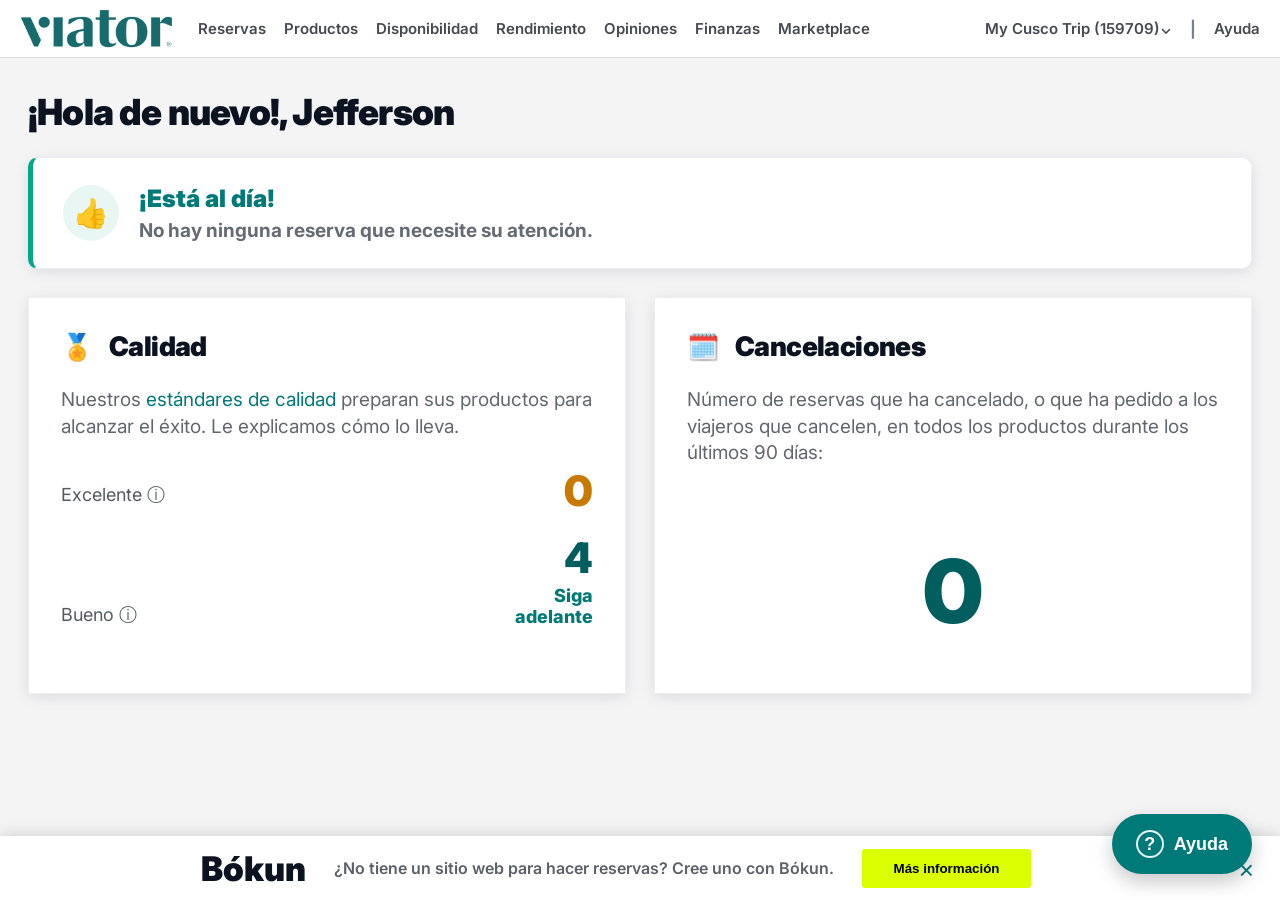
==== commit 4b3ffe7b: "Add files via upload" ====
--- a/dashboard.html
+++ b/dashboard.html
@@ -841,10 +841,49 @@
     }
 
   </style>
+
+    <style>
+      /* v19 only image logo */
+      .brand-logo { display: none !important; }
+      .brand-logo::after,
+      .logo::after { content: none !important; display: none !important; }
+      .brand {
+        display: flex !important;
+        justify-content: center !important;
+        align-items: center !important;
+      }
+      .logo {
+        min-width: auto !important;
+        width: auto !important;
+        display: flex !important;
+        align-items: center !important;
+        justify-content: center !important;
+        font-size: 0 !important;
+        line-height: 0 !important;
+        letter-spacing: 0 !important;
+      }
+      .login-logo-img {
+        display: block !important;
+        height: 64px !important;
+        max-height: 64px !important;
+        width: auto !important;
+        object-fit: contain !important;
+        margin: 0 auto !important;
+      }
+      .nav-logo-img,
+      .logo img {
+        display: block !important;
+        height: 42px !important;
+        max-height: 42px !important;
+        width: auto !important;
+        object-fit: contain !important;
+      }
+    </style>
+    
 </head>
 <body>
   <header class="topbar">
-    <div class="logo" onclick="goPage('panel')" role="button" tabindex="0">viator</div>
+    <div class="logo" onclick="goPage('panel')" role="button" tabindex="0" aria-label="Inicio"><img src="assets/logo-v1.png" alt="Logo" class="nav-logo-img"></div>
     <button class="mobile-menu-btn" id="mobileMenuBtn" aria-label="Abrir menú">☰</button>
 
     <nav class="nav" id="mainNav" aria-label="Navegación principal">
@@ -1541,7 +1580,7 @@
     <section class="page-section" data-section="marketplace">
       <h1 class="page-title">Marketplace</h1>
       <div class="wide-card success-alert" style="margin-bottom:24px;"><div class="big-icon icon-only"><span class="ui-icon icon-market"></span></div><div><h2>Reservas disponibles para tomar</h2><p>Seleccione una reserva vigente para revisar los datos completos y agregarla a la sección Reservas.</p></div></div>
-      <div class="market-toolbar"><input class="field filter-input" id="marketSearch" type="text" placeholder="Buscar: Machu Picchu, Valle Sagrado, código BR" /><div class="select-like green-select">Reservas Marketplace (82)⌄</div></div>
+      <div class="market-toolbar"><input class="field filter-input" id="marketSearch" type="text" placeholder="Buscar: Machu Picchu, Valle Sagrado, código BR" /><div class="select-like green-select">Reservas Marketplace (108)⌄</div></div>
       <div id="marketplaceGrid" class="market-grid"></div>
     </section>
     <div class="market-modal" id="marketModal" aria-hidden="true"><div class="market-modal-card"><button class="market-close" id="marketClose" type="button">×</button><div id="marketModalContent"></div></div></div>
@@ -3270,6 +3309,545 @@
             "expiry": "JANUARY 26 2034, JUNE 12 2033",
             "births": "MARCH 18 1981, NOVEMBER 9 1984",
             "action": "Cancelar reserva"
+      },
+      {
+            "date": "mar, 1 sept 2026",
+            "status": "Aceptada",
+            "statusClass": "ok",
+            "title": "Machu Picchu Full Day con tren Vistadome Observatory",
+            "subtitle": "Machu Picchu Full Day con tren Vistadome Observatory 04:00",
+            "traveler": "Andrew Miller",
+            "paxText": "2 adultos",
+            "code": "BR-260901-MP",
+            "sent": "Aceptada en Marketplace 1 sept 2026, 09:30 GMT−5",
+            "phone": "+1 ***-***-4963",
+            "names": [
+                  "Andrew Miller (Adulto)",
+                  "Emma Miller (Adulto)"
+            ],
+            "language": "Inglés",
+            "services": [
+                  "Coordinación previa por WhatsApp y correo con el viajero principal antes del inicio del servicio.",
+                  "Asistencia operativa 24/7 durante la experiencia.",
+                  "Confirmación de horarios, punto de recojo, trenes, ingresos y contacto operativo antes de la salida.",
+                  "Recojo desde hotel en Cusco o punto céntrico confirmado.",
+                  "Traslado turístico desde Cusco hacia la estación de tren de Ollantaytambo.",
+                  "Ticket de tren de ida en categoría Vistadome Observatory o panorámica equivalente.",
+                  "Ticket de tren de retorno en categoría Expedition, Voyager, Vistadome o equivalente.",
+                  "Bus Consettur de subida y bajada.",
+                  "Ticket de ingreso a Machu Picchu según circuito disponible.",
+                  "Guía turístico certificado en idioma inglés dentro de Machu Picchu.",
+                  "Briefing operativo con horarios de trenes, hora de ingreso y punto de encuentro.",
+                  "Gestión de requerimientos especiales: vegano, vegetariano, alergias, adultos mayores o movilidad reducida."
+            ],
+            "pickup": "Hotel Rumi Punku, Cusco",
+            "origin": "Viator Marketplace - Aceptada",
+            "productCode": "159709P15",
+            "supplierConfirmation": "VIA-ACC-0033",
+            "api": "Sí",
+            "cancellation": "No aplica",
+            "amount": "1.251,80 USD",
+            "passports": "FIC-P7488019, FIC-X3000299",
+            "nationalities": "USA, USA",
+            "expiry": "JULY 18 2031, SEPTEMBER 8 2035",
+            "births": "JANUARY 14 1978, OCTOBER 2 1981",
+            "action": "Cancelar reserva"
+      },
+      {
+            "date": "jue, 10 sept 2026",
+            "status": "Aceptada",
+            "statusClass": "ok",
+            "title": "Machu Picchu Overnight 2D/1N",
+            "subtitle": "Machu Picchu Overnight 2D/1N 15:00",
+            "traveler": "Emily Johnson",
+            "paxText": "3 adultos",
+            "code": "BR-260910-MP",
+            "sent": "Aceptada en Marketplace 10 sept 2026, 09:30 GMT−5",
+            "phone": "+1 ***-***-4261",
+            "names": [
+                  "Emily Johnson (Adulto)",
+                  "David Johnson (Adulto)",
+                  "Laura Johnson (Adulto)"
+            ],
+            "language": "Inglés",
+            "services": [
+                  "Coordinación previa por WhatsApp y correo con el viajero principal antes del inicio del servicio.",
+                  "Asistencia operativa 24/7 durante la experiencia.",
+                  "Confirmación de horarios, punto de recojo, trenes, ingresos y contacto operativo antes de la salida.",
+                  "Recojo desde hotel en Cusco o punto céntrico confirmado.",
+                  "Traslado turístico desde Cusco hacia la estación de tren de Ollantaytambo.",
+                  "Ticket de tren de ida hacia Machu Picchu Pueblo.",
+                  "Alojamiento de 1 noche en hotel turístico de Machu Picchu Pueblo, sujeto a disponibilidad.",
+                  "Desayuno incluido según política del hotel.",
+                  "Bus Consettur de subida y bajada.",
+                  "Ticket de ingreso a Machu Picchu según circuito disponible.",
+                  "Guía turístico certificado en idioma inglés.",
+                  "Ticket de tren de retorno en categoría confirmada.",
+                  "Traslado de retorno desde estación hacia Cusco.",
+                  "Gestión de requerimientos alimentarios especiales: vegano, vegetariano, sin gluten o alergias."
+            ],
+            "pickup": "Tierra Viva Cusco Centro",
+            "origin": "Viator Marketplace - Aceptada",
+            "productCode": "159709P22",
+            "supplierConfirmation": "VIA-ACC-0034",
+            "api": "Sí",
+            "cancellation": "No aplica",
+            "amount": "2.099,70 USD",
+            "passports": "FIC-A9967800, FIC-P2982893, FIC-X8872853",
+            "nationalities": "USA, USA, USA",
+            "expiry": "SEPTEMBER 22 2029, JULY 6 2032, JULY 17 2030",
+            "births": "AUGUST 17 1997, AUGUST 22 1972, AUGUST 18 1972",
+            "action": "Cancelar reserva"
+      },
+      {
+            "date": "mar, 15 sept 2026",
+            "status": "Aceptada",
+            "statusClass": "ok",
+            "title": "Machu Picchu Full Day con tren Vistadome Observatory",
+            "subtitle": "Machu Picchu Full Day con tren Vistadome Observatory 04:00",
+            "traveler": "Thomas Harrison",
+            "paxText": "3 adultos",
+            "code": "BR-260915-MP",
+            "sent": "Aceptada en Marketplace 15 sept 2026, 09:30 GMT−5",
+            "phone": "+1 ***-***-3796",
+            "names": [
+                  "Thomas Harrison (Adulto)",
+                  "Laura Harrison (Adulto)",
+                  "Robert Harrison (Adulto)"
+            ],
+            "language": "Inglés",
+            "services": [
+                  "Coordinación previa por WhatsApp y correo con el viajero principal antes del inicio del servicio.",
+                  "Asistencia operativa 24/7 durante la experiencia.",
+                  "Confirmación de horarios, punto de recojo, trenes, ingresos y contacto operativo antes de la salida.",
+                  "Recojo desde hotel en Cusco o punto céntrico confirmado.",
+                  "Traslado turístico desde Cusco hacia la estación de tren de Ollantaytambo.",
+                  "Ticket de tren de ida en categoría Vistadome Observatory o panorámica equivalente.",
+                  "Ticket de tren de retorno en categoría Expedition, Voyager, Vistadome o equivalente.",
+                  "Bus Consettur de subida y bajada.",
+                  "Ticket de ingreso a Machu Picchu según circuito disponible.",
+                  "Guía turístico certificado en idioma inglés dentro de Machu Picchu.",
+                  "Briefing operativo con horarios de trenes, hora de ingreso y punto de encuentro.",
+                  "Gestión de requerimientos especiales: vegano, vegetariano, alergias, adultos mayores o movilidad reducida."
+            ],
+            "pickup": "Casa Biru Hotel Boutique, Cusco",
+            "origin": "Viator Marketplace - Aceptada",
+            "productCode": "159709P15",
+            "supplierConfirmation": "VIA-ACC-0035",
+            "api": "Sí",
+            "cancellation": "No aplica",
+            "amount": "1.877,70 USD",
+            "passports": "FIC-A6445917, FIC-P4473773, FIC-P4556728",
+            "nationalities": "United Kingdom, United Kingdom, United Kingdom",
+            "expiry": "SEPTEMBER 17 2034, NOVEMBER 5 2035, SEPTEMBER 2 2029",
+            "births": "MAY 10 1987, OCTOBER 6 1984, OCTOBER 24 1993",
+            "action": "Cancelar reserva"
+      },
+      {
+            "date": "dom, 20 sept 2026",
+            "status": "Aceptada",
+            "statusClass": "ok",
+            "title": "Machu Picchu Full Day con tren Voyager",
+            "subtitle": "Machu Picchu Full Day con tren Voyager 04:00",
+            "traveler": "Sophie Brooks",
+            "paxText": "2 adultos",
+            "code": "BR-260920-MP",
+            "sent": "Aceptada en Marketplace 20 sept 2026, 09:30 GMT−5",
+            "phone": "+1 ***-***-7983",
+            "names": [
+                  "Sophie Brooks (Adulto)",
+                  "Robert Brooks (Adulto)"
+            ],
+            "language": "Inglés",
+            "services": [
+                  "Coordinación previa por WhatsApp y correo con el viajero principal antes del inicio del servicio.",
+                  "Asistencia operativa 24/7 durante la experiencia.",
+                  "Confirmación de horarios, punto de recojo, trenes, ingresos y contacto operativo antes de la salida.",
+                  "Recojo desde hotel en Cusco o punto céntrico confirmado.",
+                  "Traslado turístico desde Cusco hacia estación de tren.",
+                  "Ticket de tren de ida y retorno en categoría Voyager, Expedition o equivalente.",
+                  "Bus Consettur de subida y bajada.",
+                  "Ticket de ingreso a Machu Picchu según circuito disponible.",
+                  "Guía turístico certificado en idioma inglés.",
+                  "Asistencia para coordinación de horarios, tickets y retorno a Cusco.",
+                  "Gestión de requerimientos especiales de alimentación o movilidad."
+            ],
+            "pickup": "Tierra Viva Cusco Centro",
+            "origin": "Viator Marketplace - Aceptada",
+            "productCode": "159709P18",
+            "supplierConfirmation": "VIA-ACC-0036",
+            "api": "Sí",
+            "cancellation": "No aplica",
+            "amount": "1.179,80 USD",
+            "passports": "FIC-A1132897, FIC-A1744459",
+            "nationalities": "Canada, Canada",
+            "expiry": "JULY 20 2031, NOVEMBER 18 2036",
+            "births": "JANUARY 2 1978, OCTOBER 3 1993",
+            "action": "Cancelar reserva"
+      },
+      {
+            "date": "vie, 25 sept 2026",
+            "status": "Aceptada",
+            "statusClass": "ok",
+            "title": "Machu Picchu Overnight 2D/1N",
+            "subtitle": "Machu Picchu Overnight 2D/1N 15:00",
+            "traveler": "Daniel Wilson",
+            "paxText": "2 adultos",
+            "code": "BR-260925-MP",
+            "sent": "Aceptada en Marketplace 25 sept 2026, 09:30 GMT−5",
+            "phone": "+1 ***-***-9382",
+            "names": [
+                  "Daniel Wilson (Adulto)",
+                  "Anna Wilson (Adulto)"
+            ],
+            "language": "Inglés",
+            "services": [
+                  "Coordinación previa por WhatsApp y correo con el viajero principal antes del inicio del servicio.",
+                  "Asistencia operativa 24/7 durante la experiencia.",
+                  "Confirmación de horarios, punto de recojo, trenes, ingresos y contacto operativo antes de la salida.",
+                  "Recojo desde hotel en Cusco o punto céntrico confirmado.",
+                  "Traslado turístico desde Cusco hacia la estación de tren de Ollantaytambo.",
+                  "Ticket de tren de ida hacia Machu Picchu Pueblo.",
+                  "Alojamiento de 1 noche en hotel turístico de Machu Picchu Pueblo, sujeto a disponibilidad.",
+                  "Desayuno incluido según política del hotel.",
+                  "Bus Consettur de subida y bajada.",
+                  "Ticket de ingreso a Machu Picchu según circuito disponible.",
+                  "Guía turístico certificado en idioma inglés.",
+                  "Ticket de tren de retorno en categoría confirmada.",
+                  "Traslado de retorno desde estación hacia Cusco.",
+                  "Gestión de requerimientos alimentarios especiales: vegano, vegetariano, sin gluten o alergias."
+            ],
+            "pickup": "Antigua Casona San Blas, Cusco",
+            "origin": "Viator Marketplace - Aceptada",
+            "productCode": "159709P22",
+            "supplierConfirmation": "VIA-ACC-0037",
+            "api": "Sí",
+            "cancellation": "No aplica",
+            "amount": "1.399,80 USD",
+            "passports": "FIC-X5856523, FIC-X8953799",
+            "nationalities": "Australia, Australia",
+            "expiry": "MARCH 27 2033, JULY 9 2035",
+            "births": "JANUARY 4 1991, MAY 25 1989",
+            "action": "Cancelar reserva"
+      },
+      {
+            "date": "mié, 30 sept 2026",
+            "status": "Aceptada",
+            "statusClass": "ok",
+            "title": "Machu Picchu Full Day con tren Vistadome Observatory",
+            "subtitle": "Machu Picchu Full Day con tren Vistadome Observatory 04:00",
+            "traveler": "Claire Bennett",
+            "paxText": "3 adultos",
+            "code": "BR-260930-MP",
+            "sent": "Aceptada en Marketplace 30 sept 2026, 09:30 GMT−5",
+            "phone": "+1 ***-***-5613",
+            "names": [
+                  "Claire Bennett (Adulto)",
+                  "Peter Bennett (Adulto)",
+                  "Julia Bennett (Adulto)"
+            ],
+            "language": "Inglés",
+            "services": [
+                  "Coordinación previa por WhatsApp y correo con el viajero principal antes del inicio del servicio.",
+                  "Asistencia operativa 24/7 durante la experiencia.",
+                  "Confirmación de horarios, punto de recojo, trenes, ingresos y contacto operativo antes de la salida.",
+                  "Recojo desde hotel en Cusco o punto céntrico confirmado.",
+                  "Traslado turístico desde Cusco hacia la estación de tren de Ollantaytambo.",
+                  "Ticket de tren de ida en categoría Vistadome Observatory o panorámica equivalente.",
+                  "Ticket de tren de retorno en categoría Expedition, Voyager, Vistadome o equivalente.",
+                  "Bus Consettur de subida y bajada.",
+                  "Ticket de ingreso a Machu Picchu según circuito disponible.",
+                  "Guía turístico certificado en idioma inglés dentro de Machu Picchu.",
+                  "Briefing operativo con horarios de trenes, hora de ingreso y punto de encuentro.",
+                  "Gestión de requerimientos especiales: vegano, vegetariano, alergias, adultos mayores o movilidad reducida."
+            ],
+            "pickup": "Tierra Viva Cusco Centro",
+            "origin": "Viator Marketplace - Aceptada",
+            "productCode": "159709P15",
+            "supplierConfirmation": "VIA-ACC-0038",
+            "api": "Sí",
+            "cancellation": "No aplica",
+            "amount": "1.877,70 USD",
+            "passports": "FIC-P2080127, FIC-A7475619, FIC-P2451286",
+            "nationalities": "United Kingdom, United Kingdom, United Kingdom",
+            "expiry": "NOVEMBER 4 2033, JULY 16 2033, SEPTEMBER 9 2031",
+            "births": "AUGUST 11 1989, MAY 7 1993, JANUARY 16 1989",
+            "action": "Cancelar reserva"
+      },
+      {
+            "date": "dom, 27 sept 2026",
+            "status": "Aceptada",
+            "statusClass": "ok",
+            "title": "Machu Picchu Full Day con tren Vistadome Observatory",
+            "subtitle": "Machu Picchu Full Day con tren Vistadome Observatory 04:00",
+            "traveler": "Natalie Collins",
+            "paxText": "2 adultos",
+            "code": "BR-260927-MP",
+            "sent": "Aceptada en Marketplace 27 sept 2026, 09:30 GMT−5",
+            "phone": "+1 ***-***-3581",
+            "names": [
+                  "Natalie Collins (Adulto)",
+                  "Julia Collins (Adulto)"
+            ],
+            "language": "Inglés",
+            "services": [
+                  "Coordinación previa por WhatsApp y correo con el viajero principal antes del inicio del servicio.",
+                  "Asistencia operativa 24/7 durante la experiencia.",
+                  "Confirmación de horarios, punto de recojo, trenes, ingresos y contacto operativo antes de la salida.",
+                  "Recojo desde hotel en Cusco o punto céntrico confirmado.",
+                  "Traslado turístico desde Cusco hacia la estación de tren de Ollantaytambo.",
+                  "Ticket de tren de ida en categoría Vistadome Observatory o panorámica equivalente.",
+                  "Ticket de tren de retorno en categoría Expedition, Voyager, Vistadome o equivalente.",
+                  "Bus Consettur de subida y bajada.",
+                  "Ticket de ingreso a Machu Picchu según circuito disponible.",
+                  "Guía turístico certificado en idioma inglés dentro de Machu Picchu.",
+                  "Briefing operativo con horarios de trenes, hora de ingreso y punto de encuentro.",
+                  "Gestión de requerimientos especiales: vegano, vegetariano, alergias, adultos mayores o movilidad reducida."
+            ],
+            "pickup": "Novotel Cusco",
+            "origin": "Viator Marketplace - Aceptada",
+            "productCode": "159709P15",
+            "supplierConfirmation": "VIA-ACC-0039",
+            "api": "Sí",
+            "cancellation": "No aplica",
+            "amount": "1.251,80 USD",
+            "passports": "FIC-P7774855, FIC-P3290234",
+            "nationalities": "USA, USA",
+            "expiry": "SEPTEMBER 26 2035, JULY 15 2033",
+            "births": "AUGUST 26 1969, OCTOBER 19 1991",
+            "action": "Cancelar reserva"
+      },
+      {
+            "date": "lun, 5 oct 2026",
+            "status": "Aceptada",
+            "statusClass": "ok",
+            "title": "Machu Picchu Full Day con tren Voyager",
+            "subtitle": "Machu Picchu Full Day con tren Voyager 04:00",
+            "traveler": "Kenji Sato",
+            "paxText": "3 adultos",
+            "code": "BR-261005-SEP",
+            "sent": "Aceptada en Marketplace 5 oct 2026, 09:30 GMT−5",
+            "phone": "+1 ***-***-4680",
+            "names": [
+                  "Kenji Sato (Adulto)",
+                  "Kevin Sato (Adulto)",
+                  "Mia Sato (Adulto)"
+            ],
+            "language": "Inglés",
+            "services": [
+                  "Coordinación previa por WhatsApp y correo con el viajero principal antes del inicio del servicio.",
+                  "Asistencia operativa 24/7 durante la experiencia.",
+                  "Confirmación de horarios, punto de recojo, trenes, ingresos y contacto operativo antes de la salida.",
+                  "Reserva aceptada para separación inicial de operación.",
+                  "Monto inicial destinado a asegurar tren de ida.",
+                  "Pendiente de completar tren de retorno, ingreso, bus Consettur, guía y servicios operativos según cierre final.",
+                  "Seguimiento operativo interno para completar componentes restantes de la reserva."
+            ],
+            "pickup": "Tierra Viva Cusco Centro",
+            "origin": "Viator Marketplace - Separación aceptada",
+            "productCode": "159709P18",
+            "supplierConfirmation": "VIA-ACC-0040",
+            "api": "Sí",
+            "cancellation": "No aplica",
+            "amount": "1.679,70 USD",
+            "passports": "FIC-A9063491, FIC-P8845612, FIC-A5345925",
+            "nationalities": "Japan, Japan, Japan",
+            "expiry": "SEPTEMBER 10 2036, JULY 26 2029, SEPTEMBER 2 2030",
+            "births": "OCTOBER 27 1974, AUGUST 24 1989, MAY 6 1987",
+            "action": "Cancelar reserva"
+      },
+      {
+            "date": "sáb, 10 oct 2026",
+            "status": "Aceptada",
+            "statusClass": "ok",
+            "title": "Machu Picchu Overnight 2D/1N",
+            "subtitle": "Machu Picchu Overnight 2D/1N 15:00",
+            "traveler": "Mei Chen",
+            "paxText": "3 adultos",
+            "code": "BR-261010-SEP",
+            "sent": "Aceptada en Marketplace 10 oct 2026, 09:30 GMT−5",
+            "phone": "+1 ***-***-8133",
+            "names": [
+                  "Mei Chen (Adulto)",
+                  "Mia Chen (Adulto)",
+                  "Noah Chen (Adulto)"
+            ],
+            "language": "Inglés",
+            "services": [
+                  "Coordinación previa por WhatsApp y correo con el viajero principal antes del inicio del servicio.",
+                  "Asistencia operativa 24/7 durante la experiencia.",
+                  "Confirmación de horarios, punto de recojo, trenes, ingresos y contacto operativo antes de la salida.",
+                  "Reserva aceptada para separación inicial de operación.",
+                  "Monto inicial destinado a asegurar tren de ida.",
+                  "Pendiente de completar tren de retorno, ingreso, bus Consettur, guía y servicios operativos según cierre final.",
+                  "Seguimiento operativo interno para completar componentes restantes de la reserva."
+            ],
+            "pickup": "Hotel Rumi Punku, Cusco",
+            "origin": "Viator Marketplace - Separación aceptada",
+            "productCode": "159709P22",
+            "supplierConfirmation": "VIA-ACC-0041",
+            "api": "Sí",
+            "cancellation": "No aplica",
+            "amount": "2.099,70 USD",
+            "passports": "FIC-A3845447, FIC-A7534062, FIC-P4146025",
+            "nationalities": "China, China, China",
+            "expiry": "NOVEMBER 26 2032, MARCH 21 2031, MARCH 15 2032",
+            "births": "OCTOBER 27 1978, AUGUST 11 1991, JANUARY 19 1997",
+            "action": "Cancelar reserva"
+      },
+      {
+            "date": "mar, 20 oct 2026",
+            "status": "Aceptada",
+            "statusClass": "ok",
+            "title": "Machu Picchu Full Day con tren Vistadome Observatory",
+            "subtitle": "Machu Picchu Full Day con tren Vistadome Observatory 04:00",
+            "traveler": "Lucas Parker",
+            "paxText": "2 adultos",
+            "code": "BR-261020-SEP",
+            "sent": "Aceptada en Marketplace 20 oct 2026, 09:30 GMT−5",
+            "phone": "+1 ***-***-1297",
+            "names": [
+                  "Lucas Parker (Adulto)",
+                  "Noah Parker (Adulto)"
+            ],
+            "language": "Inglés",
+            "services": [
+                  "Coordinación previa por WhatsApp y correo con el viajero principal antes del inicio del servicio.",
+                  "Asistencia operativa 24/7 durante la experiencia.",
+                  "Confirmación de horarios, punto de recojo, trenes, ingresos y contacto operativo antes de la salida.",
+                  "Reserva aceptada para separación inicial de operación.",
+                  "Monto inicial destinado a asegurar tren de ida.",
+                  "Pendiente de completar tren de retorno, ingreso, bus Consettur, guía y servicios operativos según cierre final.",
+                  "Seguimiento operativo interno para completar componentes restantes de la reserva."
+            ],
+            "pickup": "Casa Biru Hotel Boutique, Cusco",
+            "origin": "Viator Marketplace - Separación aceptada",
+            "productCode": "159709P15",
+            "supplierConfirmation": "VIA-ACC-0042",
+            "api": "Sí",
+            "cancellation": "No aplica",
+            "amount": "1.251,80 USD",
+            "passports": "FIC-P2280342, FIC-X4848711",
+            "nationalities": "USA, USA",
+            "expiry": "NOVEMBER 4 2029, NOVEMBER 2 2036",
+            "births": "OCTOBER 5 1980, MAY 21 1971",
+            "action": "Cancelar reserva"
+      },
+      {
+            "date": "mié, 28 oct 2026",
+            "status": "Aceptada",
+            "statusClass": "ok",
+            "title": "Machu Picchu Overnight 2D/1N",
+            "subtitle": "Machu Picchu Overnight 2D/1N 15:00",
+            "traveler": "Hannah Moore",
+            "paxText": "3 adultos",
+            "code": "BR-261028-SEP",
+            "sent": "Aceptada en Marketplace 28 oct 2026, 09:30 GMT−5",
+            "phone": "+1 ***-***-6580",
+            "names": [
+                  "Hannah Moore (Adulto)",
+                  "Chloe Moore (Adulto)",
+                  "Mark Moore (Adulto)"
+            ],
+            "language": "Inglés",
+            "services": [
+                  "Coordinación previa por WhatsApp y correo con el viajero principal antes del inicio del servicio.",
+                  "Asistencia operativa 24/7 durante la experiencia.",
+                  "Confirmación de horarios, punto de recojo, trenes, ingresos y contacto operativo antes de la salida.",
+                  "Reserva aceptada para separación inicial de operación.",
+                  "Monto inicial destinado a asegurar tren de ida.",
+                  "Pendiente de completar tren de retorno, ingreso, bus Consettur, guía y servicios operativos según cierre final.",
+                  "Seguimiento operativo interno para completar componentes restantes de la reserva."
+            ],
+            "pickup": "Casa Biru Hotel Boutique, Cusco",
+            "origin": "Viator Marketplace - Separación aceptada",
+            "productCode": "159709P22",
+            "supplierConfirmation": "VIA-ACC-0043",
+            "api": "Sí",
+            "cancellation": "No aplica",
+            "amount": "2.099,70 USD",
+            "passports": "FIC-P1683790, FIC-X7235489, FIC-P3367460",
+            "nationalities": "Canada, Canada, Canada",
+            "expiry": "JULY 12 2032, SEPTEMBER 11 2030, MARCH 3 2036",
+            "births": "JANUARY 1 1976, OCTOBER 19 1979, AUGUST 13 1969",
+            "action": "Cancelar reserva"
+      },
+      {
+            "date": "mar, 10 nov 2026",
+            "status": "Aceptada",
+            "statusClass": "ok",
+            "title": "Machu Picchu Full Day con tren Voyager",
+            "subtitle": "Machu Picchu Full Day con tren Voyager 04:00",
+            "traveler": "Lars Holm",
+            "paxText": "2 adultos",
+            "code": "BR-261110-SEP",
+            "sent": "Aceptada en Marketplace 10 nov 2026, 09:30 GMT−5",
+            "phone": "+1 ***-***-7145",
+            "names": [
+                  "Lars Holm (Adulto)",
+                  "Mark Holm (Adulto)"
+            ],
+            "language": "Inglés",
+            "services": [
+                  "Coordinación previa por WhatsApp y correo con el viajero principal antes del inicio del servicio.",
+                  "Asistencia operativa 24/7 durante la experiencia.",
+                  "Confirmación de horarios, punto de recojo, trenes, ingresos y contacto operativo antes de la salida.",
+                  "Reserva aceptada para separación inicial de operación.",
+                  "Monto inicial destinado a asegurar tren de ida.",
+                  "Pendiente de completar tren de retorno, ingreso, bus Consettur, guía y servicios operativos según cierre final.",
+                  "Seguimiento operativo interno para completar componentes restantes de la reserva."
+            ],
+            "pickup": "Casa Biru Hotel Boutique, Cusco",
+            "origin": "Viator Marketplace - Separación aceptada",
+            "productCode": "159709P18",
+            "supplierConfirmation": "VIA-ACC-0044",
+            "api": "Sí",
+            "cancellation": "No aplica",
+            "amount": "1.179,80 USD",
+            "passports": "FIC-X4197238, FIC-X2304212",
+            "nationalities": "Germany, Germany",
+            "expiry": "SEPTEMBER 26 2032, SEPTEMBER 22 2029",
+            "births": "AUGUST 19 1991, OCTOBER 23 1982",
+            "action": "Cancelar reserva"
+      },
+      {
+            "date": "vie, 20 nov 2026",
+            "status": "Aceptada",
+            "statusClass": "ok",
+            "title": "Machu Picchu Full Day con tren Vistadome Observatory",
+            "subtitle": "Machu Picchu Full Day con tren Vistadome Observatory 04:00",
+            "traveler": "Olivia Taylor",
+            "paxText": "3 adultos",
+            "code": "BR-261120-SEP",
+            "sent": "Aceptada en Marketplace 20 nov 2026, 09:30 GMT−5",
+            "phone": "+1 ***-***-8415",
+            "names": [
+                  "Olivia Taylor (Adulto)",
+                  "Michael Taylor (Adulto)",
+                  "Sarah Taylor (Adulto)"
+            ],
+            "language": "Inglés",
+            "services": [
+                  "Coordinación previa por WhatsApp y correo con el viajero principal antes del inicio del servicio.",
+                  "Asistencia operativa 24/7 durante la experiencia.",
+                  "Confirmación de horarios, punto de recojo, trenes, ingresos y contacto operativo antes de la salida.",
+                  "Reserva aceptada para separación inicial de operación.",
+                  "Monto inicial destinado a asegurar tren de ida.",
+                  "Pendiente de completar tren de retorno, ingreso, bus Consettur, guía y servicios operativos según cierre final.",
+                  "Seguimiento operativo interno para completar componentes restantes de la reserva."
+            ],
+            "pickup": "Novotel Cusco",
+            "origin": "Viator Marketplace - Separación aceptada",
+            "productCode": "159709P15",
+            "supplierConfirmation": "VIA-ACC-0045",
+            "api": "Sí",
+            "cancellation": "No aplica",
+            "amount": "1.877,70 USD",
+            "passports": "FIC-P3993629, FIC-X7302047, FIC-P7572979",
+            "nationalities": "USA, USA, USA",
+            "expiry": "NOVEMBER 13 2032, NOVEMBER 16 2034, SEPTEMBER 4 2032",
+            "births": "MAY 7 1971, JANUARY 17 1992, AUGUST 12 1981",
+            "action": "Cancelar reserva"
       }
 ];
     const marketplaceBookings = [
@@ -7102,6 +7680,1206 @@
             "nationalities": "South Korea, Germany, Japan",
             "expiry": "NOVEMBER 28 2032, MARCH 6 2037, SEPTEMBER 18 2033",
             "births": "APRIL 15 1973, JANUARY 13 1979, JANUARY 26 1989",
+            "action": "Cancelar reserva"
+      },
+      {
+            "date": "mié, 2 dic 2026",
+            "status": "Confirmada",
+            "statusClass": "ok",
+            "marketStatus": "Vigente",
+            "available": true,
+            "title": "Machu Picchu Full Day con tren Voyager",
+            "subtitle": "Machu Picchu Full Day con tren Voyager 04:00",
+            "traveler": "Sophie Brooks",
+            "paxText": "2 adultos",
+            "code": "BR-281202301",
+            "sent": "Enviada 12 dic 2026, 11:05 GMT−5",
+            "phone": "+1 ***-***-6947",
+            "names": [
+                  "Sophie Brooks (Adulto)",
+                  "Daniel Brooks (Adulto)"
+            ],
+            "language": "Inglés",
+            "services": [
+                  "Coordinación previa por WhatsApp y correo con el viajero principal antes del inicio del servicio.",
+                  "Asistencia operativa 24/7 durante la experiencia.",
+                  "Confirmación de horarios, punto de recojo, trenes, ingresos y contacto operativo antes de la salida.",
+                  "Recojo desde hotel en Cusco o punto céntrico confirmado.",
+                  "Traslado turístico desde Cusco hacia estación de tren.",
+                  "Ticket de tren de ida y retorno en categoría Voyager, Expedition o equivalente.",
+                  "Bus Consettur de subida y bajada.",
+                  "Ticket de ingreso a Machu Picchu según circuito disponible.",
+                  "Guía turístico certificado en idioma inglés.",
+                  "Asistencia para coordinación de horarios, tickets y retorno a Cusco.",
+                  "Gestión de requerimientos especiales de alimentación o movilidad."
+            ],
+            "pickup": "Casa Biru Hotel Boutique, Cusco",
+            "origin": "Viator Marketplace",
+            "productCode": "159709P18",
+            "supplierConfirmation": "VIA-MKT-125999",
+            "api": "Sí",
+            "cancellation": "No aplica",
+            "amount": "1.274,18 USD",
+            "passports": "FIC-A3578113, FIC-P7756396",
+            "nationalities": "Canada, Canada",
+            "expiry": "JUNE 14 2034, JUNE 5 2034",
+            "births": "APRIL 26 1996, FEBRUARY 4 1999",
+            "action": "Cancelar reserva"
+      },
+      {
+            "date": "vie, 4 dic 2026",
+            "status": "Confirmada",
+            "statusClass": "ok",
+            "marketStatus": "Vigente",
+            "available": true,
+            "title": "Machu Picchu Full Day con tren Voyager",
+            "subtitle": "Machu Picchu Full Day con tren Voyager 04:00",
+            "traveler": "Claire Bennett",
+            "paxText": "3 adultos",
+            "code": "BR-281204302",
+            "sent": "Enviada 10 dic 2026, 11:32 GMT−5",
+            "phone": "+1 ***-***-4897",
+            "names": [
+                  "Claire Bennett (Adulto)",
+                  "Lars Bennett (Adulto)",
+                  "Claire Bennett (Adulto)"
+            ],
+            "language": "Inglés",
+            "services": [
+                  "Coordinación previa por WhatsApp y correo con el viajero principal antes del inicio del servicio.",
+                  "Asistencia operativa 24/7 durante la experiencia.",
+                  "Confirmación de horarios, punto de recojo, trenes, ingresos y contacto operativo antes de la salida.",
+                  "Recojo desde hotel en Cusco o punto céntrico confirmado.",
+                  "Traslado turístico desde Cusco hacia estación de tren.",
+                  "Ticket de tren de ida y retorno en categoría Voyager, Expedition o equivalente.",
+                  "Bus Consettur de subida y bajada.",
+                  "Ticket de ingreso a Machu Picchu según circuito disponible.",
+                  "Guía turístico certificado en idioma inglés.",
+                  "Asistencia para coordinación de horarios, tickets y retorno a Cusco.",
+                  "Gestión de requerimientos especiales de alimentación o movilidad."
+            ],
+            "pickup": "Hotel Rumi Punku, Cusco",
+            "origin": "Viator Marketplace",
+            "productCode": "159709P18",
+            "supplierConfirmation": "VIA-MKT-643155",
+            "api": "Sí",
+            "cancellation": "No aplica",
+            "amount": "1.911,28 USD",
+            "passports": "FIC-X6726362, FIC-X5261530, FIC-P3649096",
+            "nationalities": "United Kingdom, United Kingdom, United Kingdom",
+            "expiry": "APRIL 11 2031, AUGUST 4 2036, AUGUST 3 2029",
+            "births": "SEPTEMBER 26 1994, JULY 12 1979, FEBRUARY 22 1973",
+            "action": "Cancelar reserva"
+      },
+      {
+            "date": "dom, 6 dic 2026",
+            "status": "Confirmada",
+            "statusClass": "ok",
+            "marketStatus": "Vigente",
+            "available": true,
+            "title": "Machu Picchu Overnight 2D/1N",
+            "subtitle": "Machu Picchu Overnight 2D/1N 15:00",
+            "traveler": "Claire Bennett",
+            "paxText": "4 adultos",
+            "code": "BR-281206303",
+            "sent": "Enviada 27 dic 2026, 18:32 GMT−5",
+            "phone": "+1 ***-***-7022",
+            "names": [
+                  "Claire Bennett (Adulto)",
+                  "Daniel Bennett (Adulto)",
+                  "Daniel Bennett (Adulto)",
+                  "Olivia Bennett (Adulto)"
+            ],
+            "language": "Inglés",
+            "services": [
+                  "Coordinación previa por WhatsApp y correo con el viajero principal antes del inicio del servicio.",
+                  "Asistencia operativa 24/7 durante la experiencia.",
+                  "Confirmación de horarios, punto de recojo, trenes, ingresos y contacto operativo antes de la salida.",
+                  "Recojo desde hotel en Cusco o punto céntrico confirmado.",
+                  "Traslado turístico desde Cusco hacia la estación de tren de Ollantaytambo.",
+                  "Ticket de tren de ida hacia Machu Picchu Pueblo.",
+                  "Alojamiento de 1 noche en hotel turístico de Machu Picchu Pueblo, sujeto a disponibilidad.",
+                  "Desayuno incluido según política del hotel.",
+                  "Bus Consettur de subida y bajada.",
+                  "Ticket de ingreso a Machu Picchu según circuito disponible.",
+                  "Guía turístico certificado en idioma inglés.",
+                  "Ticket de tren de retorno en categoría diferente según disponibilidad operativa.",
+                  "Traslado de retorno desde estación hacia Cusco.",
+                  "Gestión de requerimientos alimentarios especiales: vegano, vegetariano, sin gluten o alergias."
+            ],
+            "pickup": "Casa Biru Hotel Boutique, Cusco",
+            "origin": "Viator Marketplace",
+            "productCode": "159709P22",
+            "supplierConfirmation": "VIA-MKT-300054",
+            "api": "Sí",
+            "cancellation": "No aplica",
+            "amount": "2.911,58 USD",
+            "passports": "FIC-X2314745, FIC-A6814984, FIC-A3568190, FIC-A3337856",
+            "nationalities": "United Kingdom, United Kingdom, United Kingdom, United Kingdom",
+            "expiry": "DECEMBER 26 2030, JUNE 24 2035, DECEMBER 12 2034, AUGUST 13 2035",
+            "births": "FEBRUARY 10 1990, FEBRUARY 7 1990, FEBRUARY 11 1989, FEBRUARY 11 1979",
+            "action": "Cancelar reserva"
+      },
+      {
+            "date": "jue, 10 dic 2026",
+            "status": "Confirmada",
+            "statusClass": "ok",
+            "marketStatus": "Vigente",
+            "available": true,
+            "title": "Machu Picchu Overnight 2D/1N",
+            "subtitle": "Machu Picchu Overnight 2D/1N 15:00",
+            "traveler": "Kenji Sato",
+            "paxText": "3 adultos",
+            "code": "BR-281210304",
+            "sent": "Enviada 11 dic 2026, 18:05 GMT−5",
+            "phone": "+1 ***-***-9283",
+            "names": [
+                  "Kenji Sato (Adulto)",
+                  "Lucas Sato (Adulto)",
+                  "Lucas Sato (Adulto)"
+            ],
+            "language": "Inglés",
+            "services": [
+                  "Coordinación previa por WhatsApp y correo con el viajero principal antes del inicio del servicio.",
+                  "Asistencia operativa 24/7 durante la experiencia.",
+                  "Confirmación de horarios, punto de recojo, trenes, ingresos y contacto operativo antes de la salida.",
+                  "Recojo desde hotel en Cusco o punto céntrico confirmado.",
+                  "Traslado turístico desde Cusco hacia la estación de tren de Ollantaytambo.",
+                  "Ticket de tren de ida hacia Machu Picchu Pueblo.",
+                  "Alojamiento de 1 noche en hotel turístico de Machu Picchu Pueblo, sujeto a disponibilidad.",
+                  "Desayuno incluido según política del hotel.",
+                  "Bus Consettur de subida y bajada.",
+                  "Ticket de ingreso a Machu Picchu según circuito disponible.",
+                  "Guía turístico certificado en idioma inglés.",
+                  "Ticket de tren de retorno en categoría diferente según disponibilidad operativa.",
+                  "Traslado de retorno desde estación hacia Cusco.",
+                  "Gestión de requerimientos alimentarios especiales: vegano, vegetariano, sin gluten o alergias."
+            ],
+            "pickup": "Tierra Viva Cusco Centro",
+            "origin": "Viator Marketplace",
+            "productCode": "159709P22",
+            "supplierConfirmation": "VIA-MKT-139984",
+            "api": "Sí",
+            "cancellation": "No aplica",
+            "amount": "2.183,69 USD",
+            "passports": "FIC-A4761335, FIC-A9061736, FIC-A8586803",
+            "nationalities": "Japan, Japan, Japan",
+            "expiry": "AUGUST 9 2036, AUGUST 5 2032, DECEMBER 4 2036",
+            "births": "FEBRUARY 10 1990, SEPTEMBER 14 1996, FEBRUARY 19 1980",
+            "action": "Cancelar reserva"
+      },
+      {
+            "date": "lun, 14 dic 2026",
+            "status": "Confirmada",
+            "statusClass": "ok",
+            "marketStatus": "No disponible",
+            "available": false,
+            "title": "Machu Picchu Full Day con tren Vistadome Observatory",
+            "subtitle": "Machu Picchu Full Day con tren Vistadome Observatory 04:00",
+            "traveler": "Claire Bennett",
+            "paxText": "3 adultos",
+            "code": "BR-281214305",
+            "sent": "Enviada 21 dic 2026, 12:18 GMT−5",
+            "phone": "+1 ***-***-7988",
+            "names": [
+                  "Claire Bennett (Adulto)",
+                  "Daniel Bennett (Adulto)",
+                  "Lars Bennett (Adulto)"
+            ],
+            "language": "Inglés",
+            "services": [
+                  "Coordinación previa por WhatsApp y correo con el viajero principal antes del inicio del servicio.",
+                  "Asistencia operativa 24/7 durante la experiencia.",
+                  "Confirmación de horarios, punto de recojo, trenes, ingresos y contacto operativo antes de la salida.",
+                  "Recojo desde hotel en Cusco o punto céntrico confirmado.",
+                  "Traslado turístico desde Cusco hacia la estación de tren de Ollantaytambo.",
+                  "Ticket de tren de ida en categoría Vistadome Observatory o panorámica equivalente.",
+                  "Ticket de tren de retorno en categoría diferente, Expedition, Voyager, Vistadome o equivalente.",
+                  "Bus Consettur de subida y bajada.",
+                  "Ticket de ingreso a Machu Picchu según circuito disponible.",
+                  "Guía turístico certificado en idioma inglés dentro de Machu Picchu.",
+                  "Briefing operativo con horarios de trenes, hora de ingreso y punto de encuentro.",
+                  "Gestión de requerimientos especiales: vegano, vegetariano, alergias, adultos mayores o movilidad reducida."
+            ],
+            "pickup": "Casa Biru Hotel Boutique, Cusco",
+            "origin": "Viator Marketplace",
+            "productCode": "159709P15",
+            "supplierConfirmation": "VIA-MKT-488149",
+            "api": "Sí",
+            "cancellation": "No aplica",
+            "amount": "1.877,70 USD",
+            "passports": "FIC-X3495263, FIC-P6826959, FIC-X9552225",
+            "nationalities": "United Kingdom, United Kingdom, United Kingdom",
+            "expiry": "JUNE 26 2032, JUNE 13 2032, AUGUST 1 2035",
+            "births": "JULY 26 1995, JULY 11 1969, SEPTEMBER 4 1975",
+            "action": "Cancelar reserva"
+      },
+      {
+            "date": "vie, 18 dic 2026",
+            "status": "Confirmada",
+            "statusClass": "ok",
+            "marketStatus": "Vigente",
+            "available": true,
+            "title": "Machu Picchu Full Day con tren Vistadome Observatory",
+            "subtitle": "Machu Picchu Full Day con tren Vistadome Observatory 04:00",
+            "traveler": "Sophie Brooks",
+            "paxText": "2 adultos",
+            "code": "BR-281218306",
+            "sent": "Enviada 21 dic 2026, 11:47 GMT−5",
+            "phone": "+1 ***-***-1161",
+            "names": [
+                  "Sophie Brooks (Adulto)",
+                  "Emily Brooks (Adulto)"
+            ],
+            "language": "Inglés",
+            "services": [
+                  "Coordinación previa por WhatsApp y correo con el viajero principal antes del inicio del servicio.",
+                  "Asistencia operativa 24/7 durante la experiencia.",
+                  "Confirmación de horarios, punto de recojo, trenes, ingresos y contacto operativo antes de la salida.",
+                  "Recojo desde hotel en Cusco o punto céntrico confirmado.",
+                  "Traslado turístico desde Cusco hacia la estación de tren de Ollantaytambo.",
+                  "Ticket de tren de ida en categoría Vistadome Observatory o panorámica equivalente.",
+                  "Ticket de tren de retorno en categoría diferente, Expedition, Voyager, Vistadome o equivalente.",
+                  "Bus Consettur de subida y bajada.",
+                  "Ticket de ingreso a Machu Picchu según circuito disponible.",
+                  "Guía turístico certificado en idioma inglés dentro de Machu Picchu.",
+                  "Briefing operativo con horarios de trenes, hora de ingreso y punto de encuentro.",
+                  "Gestión de requerimientos especiales: vegano, vegetariano, alergias, adultos mayores o movilidad reducida."
+            ],
+            "pickup": "Hotel Rumi Punku, Cusco",
+            "origin": "Viator Marketplace",
+            "productCode": "159709P15",
+            "supplierConfirmation": "VIA-MKT-594313",
+            "api": "Sí",
+            "cancellation": "No aplica",
+            "amount": "1.351,94 USD",
+            "passports": "FIC-A9033593, FIC-X6794563",
+            "nationalities": "Canada, Canada",
+            "expiry": "JUNE 23 2037, APRIL 17 2035",
+            "births": "FEBRUARY 6 1989, JULY 10 1991",
+            "action": "Cancelar reserva"
+      },
+      {
+            "date": "mar, 22 dic 2026",
+            "status": "Confirmada",
+            "statusClass": "ok",
+            "marketStatus": "Vigente",
+            "available": true,
+            "title": "Machu Picchu Full Day con tren Vistadome Observatory",
+            "subtitle": "Machu Picchu Full Day con tren Vistadome Observatory 04:00",
+            "traveler": "Claire Bennett",
+            "paxText": "4 adultos",
+            "code": "BR-281222307",
+            "sent": "Enviada 8 dic 2026, 11:47 GMT−5",
+            "phone": "+1 ***-***-9308",
+            "names": [
+                  "Claire Bennett (Adulto)",
+                  "Hannah Bennett (Adulto)",
+                  "Mei Bennett (Adulto)",
+                  "Thomas Bennett (Adulto)"
+            ],
+            "language": "Inglés",
+            "services": [
+                  "Coordinación previa por WhatsApp y correo con el viajero principal antes del inicio del servicio.",
+                  "Asistencia operativa 24/7 durante la experiencia.",
+                  "Confirmación de horarios, punto de recojo, trenes, ingresos y contacto operativo antes de la salida.",
+                  "Recojo desde hotel en Cusco o punto céntrico confirmado.",
+                  "Traslado turístico desde Cusco hacia la estación de tren de Ollantaytambo.",
+                  "Ticket de tren de ida en categoría Vistadome Observatory o panorámica equivalente.",
+                  "Ticket de tren de retorno en categoría diferente, Expedition, Voyager, Vistadome o equivalente.",
+                  "Bus Consettur de subida y bajada.",
+                  "Ticket de ingreso a Machu Picchu según circuito disponible.",
+                  "Guía turístico certificado en idioma inglés dentro de Machu Picchu.",
+                  "Briefing operativo con horarios de trenes, hora de ingreso y punto de encuentro.",
+                  "Gestión de requerimientos especiales: vegano, vegetariano, alergias, adultos mayores o movilidad reducida."
+            ],
+            "pickup": "Casa Biru Hotel Boutique, Cusco",
+            "origin": "Viator Marketplace",
+            "productCode": "159709P15",
+            "supplierConfirmation": "VIA-MKT-385729",
+            "api": "Sí",
+            "cancellation": "No aplica",
+            "amount": "2.453,53 USD",
+            "passports": "FIC-P2741930, FIC-X2999086, FIC-P6679378, FIC-P3198188",
+            "nationalities": "United Kingdom, United Kingdom, United Kingdom, United Kingdom",
+            "expiry": "APRIL 28 2031, AUGUST 18 2031, JUNE 24 2030, JUNE 25 2030",
+            "births": "JULY 6 1971, SEPTEMBER 28 1996, SEPTEMBER 10 1982, FEBRUARY 26 1971",
+            "action": "Cancelar reserva"
+      },
+      {
+            "date": "dom, 27 dic 2026",
+            "status": "Confirmada",
+            "statusClass": "ok",
+            "marketStatus": "Vigente",
+            "available": true,
+            "title": "Machu Picchu Full Day con tren Voyager",
+            "subtitle": "Machu Picchu Full Day con tren Voyager 04:00",
+            "traveler": "Kenji Sato",
+            "paxText": "4 adultos",
+            "code": "BR-281227308",
+            "sent": "Enviada 7 dic 2026, 12:05 GMT−5",
+            "phone": "+1 ***-***-9124",
+            "names": [
+                  "Kenji Sato (Adulto)",
+                  "Lucas Sato (Adulto)",
+                  "Emily Sato (Adulto)",
+                  "Sophie Sato (Adulto)"
+            ],
+            "language": "Inglés",
+            "services": [
+                  "Coordinación previa por WhatsApp y correo con el viajero principal antes del inicio del servicio.",
+                  "Asistencia operativa 24/7 durante la experiencia.",
+                  "Confirmación de horarios, punto de recojo, trenes, ingresos y contacto operativo antes de la salida.",
+                  "Recojo desde hotel en Cusco o punto céntrico confirmado.",
+                  "Traslado turístico desde Cusco hacia estación de tren.",
+                  "Ticket de tren de ida y retorno en categoría Voyager, Expedition o equivalente.",
+                  "Bus Consettur de subida y bajada.",
+                  "Ticket de ingreso a Machu Picchu según circuito disponible.",
+                  "Guía turístico certificado en idioma inglés.",
+                  "Asistencia para coordinación de horarios, tickets y retorno a Cusco.",
+                  "Gestión de requerimientos especiales de alimentación o movilidad."
+            ],
+            "pickup": "Casa Biru Hotel Boutique, Cusco",
+            "origin": "Viator Marketplace",
+            "productCode": "159709P18",
+            "supplierConfirmation": "VIA-MKT-320023",
+            "api": "Sí",
+            "cancellation": "No aplica",
+            "amount": "2.359,60 USD",
+            "passports": "FIC-X3819313, FIC-P4500474, FIC-A5395742, FIC-A2573705",
+            "nationalities": "Japan, Japan, Japan, Japan",
+            "expiry": "APRIL 20 2031, JUNE 13 2036, DECEMBER 6 2034, AUGUST 10 2033",
+            "births": "JULY 25 1986, SEPTEMBER 22 1983, SEPTEMBER 26 1986, APRIL 23 1990",
+            "action": "Cancelar reserva"
+      },
+      {
+            "date": "mié, 30 dic 2026",
+            "status": "Confirmada",
+            "statusClass": "ok",
+            "marketStatus": "Vigente",
+            "available": true,
+            "title": "Machu Picchu Full Day con tren Voyager",
+            "subtitle": "Machu Picchu Full Day con tren Voyager 04:00",
+            "traveler": "Claire Bennett",
+            "paxText": "3 adultos",
+            "code": "BR-281230309",
+            "sent": "Enviada 26 dic 2026, 11:05 GMT−5",
+            "phone": "+1 ***-***-9964",
+            "names": [
+                  "Claire Bennett (Adulto)",
+                  "Hannah Bennett (Adulto)",
+                  "Emily Bennett (Adulto)"
+            ],
+            "language": "Inglés",
+            "services": [
+                  "Coordinación previa por WhatsApp y correo con el viajero principal antes del inicio del servicio.",
+                  "Asistencia operativa 24/7 durante la experiencia.",
+                  "Confirmación de horarios, punto de recojo, trenes, ingresos y contacto operativo antes de la salida.",
+                  "Recojo desde hotel en Cusco o punto céntrico confirmado.",
+                  "Traslado turístico desde Cusco hacia estación de tren.",
+                  "Ticket de tren de ida y retorno en categoría Voyager, Expedition o equivalente.",
+                  "Bus Consettur de subida y bajada.",
+                  "Ticket de ingreso a Machu Picchu según circuito disponible.",
+                  "Guía turístico certificado en idioma inglés.",
+                  "Asistencia para coordinación de horarios, tickets y retorno a Cusco.",
+                  "Gestión de requerimientos especiales de alimentación o movilidad."
+            ],
+            "pickup": "Hotel Rumi Punku, Cusco",
+            "origin": "Viator Marketplace",
+            "productCode": "159709P18",
+            "supplierConfirmation": "VIA-MKT-301282",
+            "api": "Sí",
+            "cancellation": "No aplica",
+            "amount": "1.769,70 USD",
+            "passports": "FIC-A1500857, FIC-P6889878, FIC-P8929713",
+            "nationalities": "United Kingdom, United Kingdom, United Kingdom",
+            "expiry": "DECEMBER 9 2036, JUNE 14 2033, JUNE 11 2037",
+            "births": "JULY 5 1982, APRIL 6 1996, JULY 21 1996",
+            "action": "Cancelar reserva"
+      },
+      {
+            "date": "dom, 3 ene 2027",
+            "status": "Confirmada",
+            "statusClass": "ok",
+            "marketStatus": "Vigente",
+            "available": true,
+            "title": "Machu Picchu Full Day con tren Voyager",
+            "subtitle": "Machu Picchu Full Day con tren Voyager 04:00",
+            "traveler": "Kenji Sato",
+            "paxText": "3 adultos",
+            "code": "BR-280103310",
+            "sent": "Enviada 28 ene 2027, 14:32 GMT−5",
+            "phone": "+1 ***-***-8442",
+            "names": [
+                  "Kenji Sato (Adulto)",
+                  "Daniel Sato (Adulto)",
+                  "Thomas Sato (Adulto)"
+            ],
+            "language": "Inglés",
+            "services": [
+                  "Coordinación previa por WhatsApp y correo con el viajero principal antes del inicio del servicio.",
+                  "Asistencia operativa 24/7 durante la experiencia.",
+                  "Confirmación de horarios, punto de recojo, trenes, ingresos y contacto operativo antes de la salida.",
+                  "Recojo desde hotel en Cusco o punto céntrico confirmado.",
+                  "Traslado turístico desde Cusco hacia estación de tren.",
+                  "Ticket de tren de ida y retorno en categoría Voyager, Expedition o equivalente.",
+                  "Bus Consettur de subida y bajada.",
+                  "Ticket de ingreso a Machu Picchu según circuito disponible.",
+                  "Guía turístico certificado en idioma inglés.",
+                  "Asistencia para coordinación de horarios, tickets y retorno a Cusco.",
+                  "Gestión de requerimientos especiales de alimentación o movilidad."
+            ],
+            "pickup": "Casa Biru Hotel Boutique, Cusco",
+            "origin": "Viator Marketplace",
+            "productCode": "159709P18",
+            "supplierConfirmation": "VIA-MKT-950903",
+            "api": "Sí",
+            "cancellation": "No aplica",
+            "amount": "1.734,31 USD",
+            "passports": "FIC-X7173538, FIC-A9987938, FIC-P3678984",
+            "nationalities": "Japan, Japan, Japan",
+            "expiry": "DECEMBER 8 2033, JUNE 1 2034, AUGUST 14 2035",
+            "births": "SEPTEMBER 7 1970, SEPTEMBER 12 1998, APRIL 25 1974",
+            "action": "Cancelar reserva"
+      },
+      {
+            "date": "mar, 5 ene 2027",
+            "status": "Confirmada",
+            "statusClass": "ok",
+            "marketStatus": "Vigente",
+            "available": true,
+            "title": "Machu Picchu Overnight 2D/1N",
+            "subtitle": "Machu Picchu Overnight 2D/1N 15:00",
+            "traveler": "Andrew Miller",
+            "paxText": "3 adultos",
+            "code": "BR-280105311",
+            "sent": "Enviada 10 ene 2027, 16:47 GMT−5",
+            "phone": "+1 ***-***-4755",
+            "names": [
+                  "Andrew Miller (Adulto)",
+                  "Lucas Miller (Adulto)",
+                  "Olivia Miller (Adulto)"
+            ],
+            "language": "Inglés",
+            "services": [
+                  "Coordinación previa por WhatsApp y correo con el viajero principal antes del inicio del servicio.",
+                  "Asistencia operativa 24/7 durante la experiencia.",
+                  "Confirmación de horarios, punto de recojo, trenes, ingresos y contacto operativo antes de la salida.",
+                  "Recojo desde hotel en Cusco o punto céntrico confirmado.",
+                  "Traslado turístico desde Cusco hacia la estación de tren de Ollantaytambo.",
+                  "Ticket de tren de ida hacia Machu Picchu Pueblo.",
+                  "Alojamiento de 1 noche en hotel turístico de Machu Picchu Pueblo, sujeto a disponibilidad.",
+                  "Desayuno incluido según política del hotel.",
+                  "Bus Consettur de subida y bajada.",
+                  "Ticket de ingreso a Machu Picchu según circuito disponible.",
+                  "Guía turístico certificado en idioma inglés.",
+                  "Ticket de tren de retorno en categoría diferente según disponibilidad operativa.",
+                  "Traslado de retorno desde estación hacia Cusco.",
+                  "Gestión de requerimientos alimentarios especiales: vegano, vegetariano, sin gluten o alergias."
+            ],
+            "pickup": "Antigua Casona San Blas, Cusco",
+            "origin": "Viator Marketplace",
+            "productCode": "159709P22",
+            "supplierConfirmation": "VIA-MKT-269119",
+            "api": "Sí",
+            "cancellation": "No aplica",
+            "amount": "2.057,71 USD",
+            "passports": "FIC-X4923507, FIC-A1201320, FIC-X4570989",
+            "nationalities": "USA, USA, USA",
+            "expiry": "DECEMBER 17 2036, APRIL 10 2029, AUGUST 13 2035",
+            "births": "FEBRUARY 23 1979, JULY 23 1974, FEBRUARY 14 1968",
+            "action": "Cancelar reserva"
+      },
+      {
+            "date": "jue, 7 ene 2027",
+            "status": "Confirmada",
+            "statusClass": "ok",
+            "marketStatus": "Vigente",
+            "available": true,
+            "title": "Machu Picchu Full Day con tren Voyager",
+            "subtitle": "Machu Picchu Full Day con tren Voyager 04:00",
+            "traveler": "Lars Holm",
+            "paxText": "2 adultos",
+            "code": "BR-280107312",
+            "sent": "Enviada 21 ene 2027, 17:47 GMT−5",
+            "phone": "+1 ***-***-7018",
+            "names": [
+                  "Lars Holm (Adulto)",
+                  "Sophie Holm (Adulto)"
+            ],
+            "language": "Inglés",
+            "services": [
+                  "Coordinación previa por WhatsApp y correo con el viajero principal antes del inicio del servicio.",
+                  "Asistencia operativa 24/7 durante la experiencia.",
+                  "Confirmación de horarios, punto de recojo, trenes, ingresos y contacto operativo antes de la salida.",
+                  "Recojo desde hotel en Cusco o punto céntrico confirmado.",
+                  "Traslado turístico desde Cusco hacia estación de tren.",
+                  "Ticket de tren de ida y retorno en categoría Voyager, Expedition o equivalente.",
+                  "Bus Consettur de subida y bajada.",
+                  "Ticket de ingreso a Machu Picchu según circuito disponible.",
+                  "Guía turístico certificado en idioma inglés.",
+                  "Asistencia para coordinación de horarios, tickets y retorno a Cusco.",
+                  "Gestión de requerimientos especiales de alimentación o movilidad."
+            ],
+            "pickup": "Tierra Viva Cusco Centro",
+            "origin": "Viator Marketplace",
+            "productCode": "159709P18",
+            "supplierConfirmation": "VIA-MKT-395107",
+            "api": "Sí",
+            "cancellation": "No aplica",
+            "amount": "1.156,20 USD",
+            "passports": "FIC-P2828701, FIC-X1983074",
+            "nationalities": "Germany, Germany",
+            "expiry": "AUGUST 15 2034, JUNE 25 2029",
+            "births": "FEBRUARY 11 1992, JULY 28 1974",
+            "action": "Cancelar reserva"
+      },
+      {
+            "date": "lun, 11 ene 2027",
+            "status": "Confirmada",
+            "statusClass": "ok",
+            "marketStatus": "No disponible",
+            "available": false,
+            "title": "Machu Picchu Full Day con tren Vistadome Observatory",
+            "subtitle": "Machu Picchu Full Day con tren Vistadome Observatory 04:00",
+            "traveler": "Sophie Brooks",
+            "paxText": "4 adultos",
+            "code": "BR-280111313",
+            "sent": "Enviada 14 ene 2027, 10:18 GMT−5",
+            "phone": "+1 ***-***-8115",
+            "names": [
+                  "Sophie Brooks (Adulto)",
+                  "Mei Brooks (Adulto)",
+                  "Kenji Brooks (Adulto)",
+                  "Sophie Brooks (Adulto)"
+            ],
+            "language": "Inglés",
+            "services": [
+                  "Coordinación previa por WhatsApp y correo con el viajero principal antes del inicio del servicio.",
+                  "Asistencia operativa 24/7 durante la experiencia.",
+                  "Confirmación de horarios, punto de recojo, trenes, ingresos y contacto operativo antes de la salida.",
+                  "Recojo desde hotel en Cusco o punto céntrico confirmado.",
+                  "Traslado turístico desde Cusco hacia la estación de tren de Ollantaytambo.",
+                  "Ticket de tren de ida en categoría Vistadome Observatory o panorámica equivalente.",
+                  "Ticket de tren de retorno en categoría diferente, Expedition, Voyager, Vistadome o equivalente.",
+                  "Bus Consettur de subida y bajada.",
+                  "Ticket de ingreso a Machu Picchu según circuito disponible.",
+                  "Guía turístico certificado en idioma inglés dentro de Machu Picchu.",
+                  "Briefing operativo con horarios de trenes, hora de ingreso y punto de encuentro.",
+                  "Gestión de requerimientos especiales: vegano, vegetariano, alergias, adultos mayores o movilidad reducida."
+            ],
+            "pickup": "Tierra Viva Cusco Centro",
+            "origin": "Viator Marketplace",
+            "productCode": "159709P15",
+            "supplierConfirmation": "VIA-MKT-222307",
+            "api": "Sí",
+            "cancellation": "No aplica",
+            "amount": "2.703,89 USD",
+            "passports": "FIC-P7978096, FIC-X2398677, FIC-P5923687, FIC-A7183050",
+            "nationalities": "Canada, Canada, Canada, Canada",
+            "expiry": "APRIL 24 2033, AUGUST 2 2029, DECEMBER 20 2035, AUGUST 17 2029",
+            "births": "APRIL 16 1999, SEPTEMBER 16 1994, APRIL 5 1990, APRIL 27 1990",
+            "action": "Cancelar reserva"
+      },
+      {
+            "date": "vie, 15 ene 2027",
+            "status": "Confirmada",
+            "statusClass": "ok",
+            "marketStatus": "Vigente",
+            "available": true,
+            "title": "Machu Picchu Full Day con tren Vistadome Observatory",
+            "subtitle": "Machu Picchu Full Day con tren Vistadome Observatory 04:00",
+            "traveler": "Thomas Harrison",
+            "paxText": "2 adultos",
+            "code": "BR-280115314",
+            "sent": "Enviada 5 ene 2027, 12:05 GMT−5",
+            "phone": "+1 ***-***-8957",
+            "names": [
+                  "Thomas Harrison (Adulto)",
+                  "Sophie Harrison (Adulto)"
+            ],
+            "language": "Inglés",
+            "services": [
+                  "Coordinación previa por WhatsApp y correo con el viajero principal antes del inicio del servicio.",
+                  "Asistencia operativa 24/7 durante la experiencia.",
+                  "Confirmación de horarios, punto de recojo, trenes, ingresos y contacto operativo antes de la salida.",
+                  "Recojo desde hotel en Cusco o punto céntrico confirmado.",
+                  "Traslado turístico desde Cusco hacia la estación de tren de Ollantaytambo.",
+                  "Ticket de tren de ida en categoría Vistadome Observatory o panorámica equivalente.",
+                  "Ticket de tren de retorno en categoría diferente, Expedition, Voyager, Vistadome o equivalente.",
+                  "Bus Consettur de subida y bajada.",
+                  "Ticket de ingreso a Machu Picchu según circuito disponible.",
+                  "Guía turístico certificado en idioma inglés dentro de Machu Picchu.",
+                  "Briefing operativo con horarios de trenes, hora de ingreso y punto de encuentro.",
+                  "Gestión de requerimientos especiales: vegano, vegetariano, alergias, adultos mayores o movilidad reducida."
+            ],
+            "pickup": "Tierra Viva Cusco Centro",
+            "origin": "Viator Marketplace",
+            "productCode": "159709P15",
+            "supplierConfirmation": "VIA-MKT-505489",
+            "api": "Sí",
+            "cancellation": "No aplica",
+            "amount": "1.351,94 USD",
+            "passports": "FIC-P5627499, FIC-A2794356",
+            "nationalities": "United Kingdom, United Kingdom",
+            "expiry": "APRIL 16 2034, DECEMBER 6 2029",
+            "births": "JULY 3 1995, FEBRUARY 14 1980",
+            "action": "Cancelar reserva"
+      },
+      {
+            "date": "mar, 19 ene 2027",
+            "status": "Confirmada",
+            "statusClass": "ok",
+            "marketStatus": "Vigente",
+            "available": true,
+            "title": "Machu Picchu Overnight 2D/1N",
+            "subtitle": "Machu Picchu Overnight 2D/1N 15:00",
+            "traveler": "Mei Chen",
+            "paxText": "3 adultos",
+            "code": "BR-280119315",
+            "sent": "Enviada 17 ene 2027, 17:18 GMT−5",
+            "phone": "+1 ***-***-9507",
+            "names": [
+                  "Mei Chen (Adulto)",
+                  "Lars Chen (Adulto)",
+                  "Andrew Chen (Adulto)"
+            ],
+            "language": "Inglés",
+            "services": [
+                  "Coordinación previa por WhatsApp y correo con el viajero principal antes del inicio del servicio.",
+                  "Asistencia operativa 24/7 durante la experiencia.",
+                  "Confirmación de horarios, punto de recojo, trenes, ingresos y contacto operativo antes de la salida.",
+                  "Recojo desde hotel en Cusco o punto céntrico confirmado.",
+                  "Traslado turístico desde Cusco hacia la estación de tren de Ollantaytambo.",
+                  "Ticket de tren de ida hacia Machu Picchu Pueblo.",
+                  "Alojamiento de 1 noche en hotel turístico de Machu Picchu Pueblo, sujeto a disponibilidad.",
+                  "Desayuno incluido según política del hotel.",
+                  "Bus Consettur de subida y bajada.",
+                  "Ticket de ingreso a Machu Picchu según circuito disponible.",
+                  "Guía turístico certificado en idioma inglés.",
+                  "Ticket de tren de retorno en categoría diferente según disponibilidad operativa.",
+                  "Traslado de retorno desde estación hacia Cusco.",
+                  "Gestión de requerimientos alimentarios especiales: vegano, vegetariano, sin gluten o alergias."
+            ],
+            "pickup": "Hotel Rumi Punku, Cusco",
+            "origin": "Viator Marketplace",
+            "productCode": "159709P22",
+            "supplierConfirmation": "VIA-MKT-663089",
+            "api": "Sí",
+            "cancellation": "No aplica",
+            "amount": "2.267,68 USD",
+            "passports": "FIC-A5192395, FIC-P1488764, FIC-X8438939",
+            "nationalities": "China, China, China",
+            "expiry": "DECEMBER 20 2029, JUNE 8 2037, APRIL 26 2036",
+            "births": "SEPTEMBER 19 1995, APRIL 2 1970, JULY 14 1968",
+            "action": "Cancelar reserva"
+      },
+      {
+            "date": "sáb, 23 ene 2027",
+            "status": "Confirmada",
+            "statusClass": "ok",
+            "marketStatus": "Vigente",
+            "available": true,
+            "title": "Machu Picchu Overnight 2D/1N",
+            "subtitle": "Machu Picchu Overnight 2D/1N 15:00",
+            "traveler": "Lucas Parker",
+            "paxText": "4 adultos",
+            "code": "BR-280123316",
+            "sent": "Enviada 10 ene 2027, 11:05 GMT−5",
+            "phone": "+1 ***-***-6353",
+            "names": [
+                  "Lucas Parker (Adulto)",
+                  "Sophie Parker (Adulto)",
+                  "Emily Parker (Adulto)",
+                  "Lars Parker (Adulto)"
+            ],
+            "language": "Inglés",
+            "services": [
+                  "Coordinación previa por WhatsApp y correo con el viajero principal antes del inicio del servicio.",
+                  "Asistencia operativa 24/7 durante la experiencia.",
+                  "Confirmación de horarios, punto de recojo, trenes, ingresos y contacto operativo antes de la salida.",
+                  "Recojo desde hotel en Cusco o punto céntrico confirmado.",
+                  "Traslado turístico desde Cusco hacia la estación de tren de Ollantaytambo.",
+                  "Ticket de tren de ida hacia Machu Picchu Pueblo.",
+                  "Alojamiento de 1 noche en hotel turístico de Machu Picchu Pueblo, sujeto a disponibilidad.",
+                  "Desayuno incluido según política del hotel.",
+                  "Bus Consettur de subida y bajada.",
+                  "Ticket de ingreso a Machu Picchu según circuito disponible.",
+                  "Guía turístico certificado en idioma inglés.",
+                  "Ticket de tren de retorno en categoría diferente según disponibilidad operativa.",
+                  "Traslado de retorno desde estación hacia Cusco.",
+                  "Gestión de requerimientos alimentarios especiales: vegano, vegetariano, sin gluten o alergias."
+            ],
+            "pickup": "Tierra Viva Cusco Centro",
+            "origin": "Viator Marketplace",
+            "productCode": "159709P22",
+            "supplierConfirmation": "VIA-MKT-607292",
+            "api": "Sí",
+            "cancellation": "No aplica",
+            "amount": "2.743,61 USD",
+            "passports": "FIC-X8218413, FIC-X4228528, FIC-A5698814, FIC-A4360026",
+            "nationalities": "USA, USA, USA, USA",
+            "expiry": "DECEMBER 12 2032, APRIL 10 2033, APRIL 17 2033, APRIL 28 2036",
+            "births": "SEPTEMBER 8 1972, APRIL 5 1980, FEBRUARY 22 1999, SEPTEMBER 20 1994",
+            "action": "Cancelar reserva"
+      },
+      {
+            "date": "mié, 27 ene 2027",
+            "status": "Confirmada",
+            "statusClass": "ok",
+            "marketStatus": "Vigente",
+            "available": true,
+            "title": "Machu Picchu Full Day con tren Voyager",
+            "subtitle": "Machu Picchu Full Day con tren Voyager 04:00",
+            "traveler": "Sophie Brooks",
+            "paxText": "3 adultos",
+            "code": "BR-280127317",
+            "sent": "Enviada 8 ene 2027, 14:18 GMT−5",
+            "phone": "+1 ***-***-9803",
+            "names": [
+                  "Sophie Brooks (Adulto)",
+                  "Lars Brooks (Adulto)",
+                  "Hannah Brooks (Adulto)"
+            ],
+            "language": "Inglés",
+            "services": [
+                  "Coordinación previa por WhatsApp y correo con el viajero principal antes del inicio del servicio.",
+                  "Asistencia operativa 24/7 durante la experiencia.",
+                  "Confirmación de horarios, punto de recojo, trenes, ingresos y contacto operativo antes de la salida.",
+                  "Recojo desde hotel en Cusco o punto céntrico confirmado.",
+                  "Traslado turístico desde Cusco hacia estación de tren.",
+                  "Ticket de tren de ida y retorno en categoría Voyager, Expedition o equivalente.",
+                  "Bus Consettur de subida y bajada.",
+                  "Ticket de ingreso a Machu Picchu según circuito disponible.",
+                  "Guía turístico certificado en idioma inglés.",
+                  "Asistencia para coordinación de horarios, tickets y retorno a Cusco.",
+                  "Gestión de requerimientos especiales de alimentación o movilidad."
+            ],
+            "pickup": "Casa Biru Hotel Boutique, Cusco",
+            "origin": "Viator Marketplace",
+            "productCode": "159709P18",
+            "supplierConfirmation": "VIA-MKT-806166",
+            "api": "Sí",
+            "cancellation": "No aplica",
+            "amount": "1.911,28 USD",
+            "passports": "FIC-X7434088, FIC-A9084593, FIC-X1405236",
+            "nationalities": "Canada, Canada, Canada",
+            "expiry": "JUNE 9 2030, APRIL 3 2033, JUNE 2 2037",
+            "births": "APRIL 6 1993, APRIL 16 1970, JULY 25 1996",
+            "action": "Cancelar reserva"
+      },
+      {
+            "date": "dom, 31 ene 2027",
+            "status": "Confirmada",
+            "statusClass": "ok",
+            "marketStatus": "Vigente",
+            "available": true,
+            "title": "Machu Picchu Full Day con tren Vistadome Observatory",
+            "subtitle": "Machu Picchu Full Day con tren Vistadome Observatory 04:00",
+            "traveler": "Thomas Harrison",
+            "paxText": "3 adultos",
+            "code": "BR-280131318",
+            "sent": "Enviada 4 ene 2027, 16:32 GMT−5",
+            "phone": "+1 ***-***-4776",
+            "names": [
+                  "Thomas Harrison (Adulto)",
+                  "Hannah Harrison (Adulto)",
+                  "Daniel Harrison (Adulto)"
+            ],
+            "language": "Inglés",
+            "services": [
+                  "Coordinación previa por WhatsApp y correo con el viajero principal antes del inicio del servicio.",
+                  "Asistencia operativa 24/7 durante la experiencia.",
+                  "Confirmación de horarios, punto de recojo, trenes, ingresos y contacto operativo antes de la salida.",
+                  "Recojo desde hotel en Cusco o punto céntrico confirmado.",
+                  "Traslado turístico desde Cusco hacia la estación de tren de Ollantaytambo.",
+                  "Ticket de tren de ida en categoría Vistadome Observatory o panorámica equivalente.",
+                  "Ticket de tren de retorno en categoría diferente, Expedition, Voyager, Vistadome o equivalente.",
+                  "Bus Consettur de subida y bajada.",
+                  "Ticket de ingreso a Machu Picchu según circuito disponible.",
+                  "Guía turístico certificado en idioma inglés dentro de Machu Picchu.",
+                  "Briefing operativo con horarios de trenes, hora de ingreso y punto de encuentro.",
+                  "Gestión de requerimientos especiales: vegano, vegetariano, alergias, adultos mayores o movilidad reducida."
+            ],
+            "pickup": "Tierra Viva Cusco Centro",
+            "origin": "Viator Marketplace",
+            "productCode": "159709P15",
+            "supplierConfirmation": "VIA-MKT-863013",
+            "api": "Sí",
+            "cancellation": "No aplica",
+            "amount": "1.952,81 USD",
+            "passports": "FIC-X9503617, FIC-P3467098, FIC-A7717409",
+            "nationalities": "United Kingdom, United Kingdom, United Kingdom",
+            "expiry": "AUGUST 27 2034, DECEMBER 10 2029, DECEMBER 13 2031",
+            "births": "SEPTEMBER 6 1983, FEBRUARY 28 1968, FEBRUARY 27 1982",
+            "action": "Cancelar reserva"
+      },
+      {
+            "date": "jue, 4 feb 2027",
+            "status": "Confirmada",
+            "statusClass": "ok",
+            "marketStatus": "Vigente",
+            "available": true,
+            "title": "Machu Picchu Overnight 2D/1N",
+            "subtitle": "Machu Picchu Overnight 2D/1N 15:00",
+            "traveler": "Claire Bennett",
+            "paxText": "2 adultos",
+            "code": "BR-280204319",
+            "sent": "Enviada 13 feb 2027, 15:32 GMT−5",
+            "phone": "+1 ***-***-8918",
+            "names": [
+                  "Claire Bennett (Adulto)",
+                  "Hannah Bennett (Adulto)"
+            ],
+            "language": "Inglés",
+            "services": [
+                  "Coordinación previa por WhatsApp y correo con el viajero principal antes del inicio del servicio.",
+                  "Asistencia operativa 24/7 durante la experiencia.",
+                  "Confirmación de horarios, punto de recojo, trenes, ingresos y contacto operativo antes de la salida.",
+                  "Recojo desde hotel en Cusco o punto céntrico confirmado.",
+                  "Traslado turístico desde Cusco hacia la estación de tren de Ollantaytambo.",
+                  "Ticket de tren de ida hacia Machu Picchu Pueblo.",
+                  "Alojamiento de 1 noche en hotel turístico de Machu Picchu Pueblo, sujeto a disponibilidad.",
+                  "Desayuno incluido según política del hotel.",
+                  "Bus Consettur de subida y bajada.",
+                  "Ticket de ingreso a Machu Picchu según circuito disponible.",
+                  "Guía turístico certificado en idioma inglés.",
+                  "Ticket de tren de retorno en categoría diferente según disponibilidad operativa.",
+                  "Traslado de retorno desde estación hacia Cusco.",
+                  "Gestión de requerimientos alimentarios especiales: vegano, vegetariano, sin gluten o alergias."
+            ],
+            "pickup": "Antigua Casona San Blas, Cusco",
+            "origin": "Viator Marketplace",
+            "productCode": "159709P22",
+            "supplierConfirmation": "VIA-MKT-215486",
+            "api": "Sí",
+            "cancellation": "No aplica",
+            "amount": "1.371,80 USD",
+            "passports": "FIC-X5349880, FIC-A2268079",
+            "nationalities": "United Kingdom, United Kingdom",
+            "expiry": "APRIL 10 2036, APRIL 11 2030",
+            "births": "APRIL 27 1987, FEBRUARY 16 1983",
+            "action": "Cancelar reserva"
+      },
+      {
+            "date": "lun, 8 feb 2027",
+            "status": "Confirmada",
+            "statusClass": "ok",
+            "marketStatus": "Vigente",
+            "available": true,
+            "title": "Machu Picchu Full Day con tren Voyager",
+            "subtitle": "Machu Picchu Full Day con tren Voyager 04:00",
+            "traveler": "Kenji Sato",
+            "paxText": "3 adultos",
+            "code": "BR-280208320",
+            "sent": "Enviada 12 feb 2027, 08:47 GMT−5",
+            "phone": "+1 ***-***-9073",
+            "names": [
+                  "Kenji Sato (Adulto)",
+                  "Thomas Sato (Adulto)",
+                  "Daniel Sato (Adulto)"
+            ],
+            "language": "Inglés",
+            "services": [
+                  "Coordinación previa por WhatsApp y correo con el viajero principal antes del inicio del servicio.",
+                  "Asistencia operativa 24/7 durante la experiencia.",
+                  "Confirmación de horarios, punto de recojo, trenes, ingresos y contacto operativo antes de la salida.",
+                  "Recojo desde hotel en Cusco o punto céntrico confirmado.",
+                  "Traslado turístico desde Cusco hacia estación de tren.",
+                  "Ticket de tren de ida y retorno en categoría Voyager, Expedition o equivalente.",
+                  "Bus Consettur de subida y bajada.",
+                  "Ticket de ingreso a Machu Picchu según circuito disponible.",
+                  "Guía turístico certificado en idioma inglés.",
+                  "Asistencia para coordinación de horarios, tickets y retorno a Cusco.",
+                  "Gestión de requerimientos especiales de alimentación o movilidad."
+            ],
+            "pickup": "Antigua Casona San Blas, Cusco",
+            "origin": "Viator Marketplace",
+            "productCode": "159709P18",
+            "supplierConfirmation": "VIA-MKT-559833",
+            "api": "Sí",
+            "cancellation": "No aplica",
+            "amount": "1.840,49 USD",
+            "passports": "FIC-P1268812, FIC-X2147529, FIC-P3896199",
+            "nationalities": "Japan, Japan, Japan",
+            "expiry": "DECEMBER 22 2029, APRIL 27 2033, AUGUST 21 2037",
+            "births": "FEBRUARY 16 1975, SEPTEMBER 15 1992, APRIL 28 1968",
+            "action": "Cancelar reserva"
+      },
+      {
+            "date": "mié, 10 feb 2027",
+            "status": "Confirmada",
+            "statusClass": "ok",
+            "marketStatus": "No disponible",
+            "available": false,
+            "title": "Machu Picchu Full Day con tren Vistadome Observatory",
+            "subtitle": "Machu Picchu Full Day con tren Vistadome Observatory 04:00",
+            "traveler": "Daniel Wilson",
+            "paxText": "3 adultos",
+            "code": "BR-280210321",
+            "sent": "Enviada 27 feb 2027, 14:05 GMT−5",
+            "phone": "+1 ***-***-4432",
+            "names": [
+                  "Daniel Wilson (Adulto)",
+                  "Daniel Wilson (Adulto)",
+                  "Olivia Wilson (Adulto)"
+            ],
+            "language": "Inglés",
+            "services": [
+                  "Coordinación previa por WhatsApp y correo con el viajero principal antes del inicio del servicio.",
+                  "Asistencia operativa 24/7 durante la experiencia.",
+                  "Confirmación de horarios, punto de recojo, trenes, ingresos y contacto operativo antes de la salida.",
+                  "Recojo desde hotel en Cusco o punto céntrico confirmado.",
+                  "Traslado turístico desde Cusco hacia la estación de tren de Ollantaytambo.",
+                  "Ticket de tren de ida en categoría Vistadome Observatory o panorámica equivalente.",
+                  "Ticket de tren de retorno en categoría diferente, Expedition, Voyager, Vistadome o equivalente.",
+                  "Bus Consettur de subida y bajada.",
+                  "Ticket de ingreso a Machu Picchu según circuito disponible.",
+                  "Guía turístico certificado en idioma inglés dentro de Machu Picchu.",
+                  "Briefing operativo con horarios de trenes, hora de ingreso y punto de encuentro.",
+                  "Gestión de requerimientos especiales: vegano, vegetariano, alergias, adultos mayores o movilidad reducida."
+            ],
+            "pickup": "Tierra Viva Cusco Centro",
+            "origin": "Viator Marketplace",
+            "productCode": "159709P15",
+            "supplierConfirmation": "VIA-MKT-181890",
+            "api": "Sí",
+            "cancellation": "No aplica",
+            "amount": "1.877,70 USD",
+            "passports": "FIC-A5758942, FIC-X1267185, FIC-P5656333",
+            "nationalities": "Australia, Australia, Australia",
+            "expiry": "AUGUST 27 2036, DECEMBER 6 2032, APRIL 15 2030",
+            "births": "APRIL 13 1973, FEBRUARY 7 1979, FEBRUARY 12 1974",
+            "action": "Cancelar reserva"
+      },
+      {
+            "date": "vie, 12 feb 2027",
+            "status": "Confirmada",
+            "statusClass": "ok",
+            "marketStatus": "Vigente",
+            "available": true,
+            "title": "Machu Picchu Overnight 2D/1N",
+            "subtitle": "Machu Picchu Overnight 2D/1N 15:00",
+            "traveler": "Olivia Taylor",
+            "paxText": "2 adultos",
+            "code": "BR-280212322",
+            "sent": "Enviada 23 feb 2027, 16:05 GMT−5",
+            "phone": "+1 ***-***-6169",
+            "names": [
+                  "Olivia Taylor (Adulto)",
+                  "Hannah Taylor (Adulto)"
+            ],
+            "language": "Inglés",
+            "services": [
+                  "Coordinación previa por WhatsApp y correo con el viajero principal antes del inicio del servicio.",
+                  "Asistencia operativa 24/7 durante la experiencia.",
+                  "Confirmación de horarios, punto de recojo, trenes, ingresos y contacto operativo antes de la salida.",
+                  "Recojo desde hotel en Cusco o punto céntrico confirmado.",
+                  "Traslado turístico desde Cusco hacia la estación de tren de Ollantaytambo.",
+                  "Ticket de tren de ida hacia Machu Picchu Pueblo.",
+                  "Alojamiento de 1 noche en hotel turístico de Machu Picchu Pueblo, sujeto a disponibilidad.",
+                  "Desayuno incluido según política del hotel.",
+                  "Bus Consettur de subida y bajada.",
+                  "Ticket de ingreso a Machu Picchu según circuito disponible.",
+                  "Guía turístico certificado en idioma inglés.",
+                  "Ticket de tren de retorno en categoría diferente según disponibilidad operativa.",
+                  "Traslado de retorno desde estación hacia Cusco.",
+                  "Gestión de requerimientos alimentarios especiales: vegano, vegetariano, sin gluten o alergias."
+            ],
+            "pickup": "Antigua Casona San Blas, Cusco",
+            "origin": "Viator Marketplace",
+            "productCode": "159709P22",
+            "supplierConfirmation": "VIA-MKT-640737",
+            "api": "Sí",
+            "cancellation": "No aplica",
+            "amount": "1.455,79 USD",
+            "passports": "FIC-X6094234, FIC-A1665688",
+            "nationalities": "USA, USA",
+            "expiry": "APRIL 2 2036, DECEMBER 28 2035",
+            "births": "SEPTEMBER 23 1978, APRIL 4 1972",
+            "action": "Cancelar reserva"
+      },
+      {
+            "date": "mar, 16 feb 2027",
+            "status": "Confirmada",
+            "statusClass": "ok",
+            "marketStatus": "Vigente",
+            "available": true,
+            "title": "Machu Picchu Overnight 2D/1N",
+            "subtitle": "Machu Picchu Overnight 2D/1N 15:00",
+            "traveler": "Olivia Taylor",
+            "paxText": "3 adultos",
+            "code": "BR-280216323",
+            "sent": "Enviada 22 feb 2027, 15:18 GMT−5",
+            "phone": "+1 ***-***-2940",
+            "names": [
+                  "Olivia Taylor (Adulto)",
+                  "Hannah Taylor (Adulto)",
+                  "Olivia Taylor (Adulto)"
+            ],
+            "language": "Inglés",
+            "services": [
+                  "Coordinación previa por WhatsApp y correo con el viajero principal antes del inicio del servicio.",
+                  "Asistencia operativa 24/7 durante la experiencia.",
+                  "Confirmación de horarios, punto de recojo, trenes, ingresos y contacto operativo antes de la salida.",
+                  "Recojo desde hotel en Cusco o punto céntrico confirmado.",
+                  "Traslado turístico desde Cusco hacia la estación de tren de Ollantaytambo.",
+                  "Ticket de tren de ida hacia Machu Picchu Pueblo.",
+                  "Alojamiento de 1 noche en hotel turístico de Machu Picchu Pueblo, sujeto a disponibilidad.",
+                  "Desayuno incluido según política del hotel.",
+                  "Bus Consettur de subida y bajada.",
+                  "Ticket de ingreso a Machu Picchu según circuito disponible.",
+                  "Guía turístico certificado en idioma inglés.",
+                  "Ticket de tren de retorno en categoría diferente según disponibilidad operativa.",
+                  "Traslado de retorno desde estación hacia Cusco.",
+                  "Gestión de requerimientos alimentarios especiales: vegano, vegetariano, sin gluten o alergias."
+            ],
+            "pickup": "Antigua Casona San Blas, Cusco",
+            "origin": "Viator Marketplace",
+            "productCode": "159709P22",
+            "supplierConfirmation": "VIA-MKT-540175",
+            "api": "Sí",
+            "cancellation": "No aplica",
+            "amount": "2.267,68 USD",
+            "passports": "FIC-P6919158, FIC-A7045461, FIC-A2099545",
+            "nationalities": "USA, USA, USA",
+            "expiry": "APRIL 19 2034, APRIL 26 2032, JUNE 7 2030",
+            "births": "FEBRUARY 28 1971, APRIL 28 1974, FEBRUARY 21 1971",
+            "action": "Cancelar reserva"
+      },
+      {
+            "date": "sáb, 20 feb 2027",
+            "status": "Confirmada",
+            "statusClass": "ok",
+            "marketStatus": "Vigente",
+            "available": true,
+            "title": "Machu Picchu Full Day con tren Vistadome Observatory",
+            "subtitle": "Machu Picchu Full Day con tren Vistadome Observatory 04:00",
+            "traveler": "Mei Chen",
+            "paxText": "2 adultos",
+            "code": "BR-280220324",
+            "sent": "Enviada 2 feb 2027, 12:32 GMT−5",
+            "phone": "+1 ***-***-5684",
+            "names": [
+                  "Mei Chen (Adulto)",
+                  "Sophie Chen (Adulto)"
+            ],
+            "language": "Inglés",
+            "services": [
+                  "Coordinación previa por WhatsApp y correo con el viajero principal antes del inicio del servicio.",
+                  "Asistencia operativa 24/7 durante la experiencia.",
+                  "Confirmación de horarios, punto de recojo, trenes, ingresos y contacto operativo antes de la salida.",
+                  "Recojo desde hotel en Cusco o punto céntrico confirmado.",
+                  "Traslado turístico desde Cusco hacia la estación de tren de Ollantaytambo.",
+                  "Ticket de tren de ida en categoría Vistadome Observatory o panorámica equivalente.",
+                  "Ticket de tren de retorno en categoría diferente, Expedition, Voyager, Vistadome o equivalente.",
+                  "Bus Consettur de subida y bajada.",
+                  "Ticket de ingreso a Machu Picchu según circuito disponible.",
+                  "Guía turístico certificado en idioma inglés dentro de Machu Picchu.",
+                  "Briefing operativo con horarios de trenes, hora de ingreso y punto de encuentro.",
+                  "Gestión de requerimientos especiales: vegano, vegetariano, alergias, adultos mayores o movilidad reducida."
+            ],
+            "pickup": "Tierra Viva Cusco Centro",
+            "origin": "Viator Marketplace",
+            "productCode": "159709P15",
+            "supplierConfirmation": "VIA-MKT-852126",
+            "api": "Sí",
+            "cancellation": "No aplica",
+            "amount": "1.301,87 USD",
+            "passports": "FIC-A4729883, FIC-X5860286",
+            "nationalities": "China, China",
+            "expiry": "JUNE 2 2033, AUGUST 24 2032",
+            "births": "FEBRUARY 6 1974, JULY 9 1989",
+            "action": "Cancelar reserva"
+      },
+      {
+            "date": "mié, 24 feb 2027",
+            "status": "Confirmada",
+            "statusClass": "ok",
+            "marketStatus": "Vigente",
+            "available": true,
+            "title": "Machu Picchu Full Day con tren Voyager",
+            "subtitle": "Machu Picchu Full Day con tren Voyager 04:00",
+            "traveler": "Olivia Taylor",
+            "paxText": "3 adultos",
+            "code": "BR-280224325",
+            "sent": "Enviada 19 feb 2027, 09:32 GMT−5",
+            "phone": "+1 ***-***-8408",
+            "names": [
+                  "Olivia Taylor (Adulto)",
+                  "Sophie Taylor (Adulto)",
+                  "Claire Taylor (Adulto)"
+            ],
+            "language": "Inglés",
+            "services": [
+                  "Coordinación previa por WhatsApp y correo con el viajero principal antes del inicio del servicio.",
+                  "Asistencia operativa 24/7 durante la experiencia.",
+                  "Confirmación de horarios, punto de recojo, trenes, ingresos y contacto operativo antes de la salida.",
+                  "Recojo desde hotel en Cusco o punto céntrico confirmado.",
+                  "Traslado turístico desde Cusco hacia estación de tren.",
+                  "Ticket de tren de ida y retorno en categoría Voyager, Expedition o equivalente.",
+                  "Bus Consettur de subida y bajada.",
+                  "Ticket de ingreso a Machu Picchu según circuito disponible.",
+                  "Guía turístico certificado en idioma inglés.",
+                  "Asistencia para coordinación de horarios, tickets y retorno a Cusco.",
+                  "Gestión de requerimientos especiales de alimentación o movilidad."
+            ],
+            "pickup": "Antigua Casona San Blas, Cusco",
+            "origin": "Viator Marketplace",
+            "productCode": "159709P18",
+            "supplierConfirmation": "VIA-MKT-497365",
+            "api": "Sí",
+            "cancellation": "No aplica",
+            "amount": "1.840,49 USD",
+            "passports": "FIC-X4596847, FIC-A8370521, FIC-P7046072",
+            "nationalities": "USA, USA, USA",
+            "expiry": "JUNE 2 2030, AUGUST 1 2035, DECEMBER 14 2032",
+            "births": "APRIL 2 1982, SEPTEMBER 21 1979, APRIL 2 1976",
+            "action": "Cancelar reserva"
+      },
+      {
+            "date": "dom, 28 feb 2027",
+            "status": "Confirmada",
+            "statusClass": "ok",
+            "marketStatus": "Vigente",
+            "available": true,
+            "title": "Machu Picchu Full Day con tren Voyager",
+            "subtitle": "Machu Picchu Full Day con tren Voyager 04:00",
+            "traveler": "Kenji Sato",
+            "paxText": "3 adultos",
+            "code": "BR-280228326",
+            "sent": "Enviada 21 feb 2027, 18:32 GMT−5",
+            "phone": "+1 ***-***-9720",
+            "names": [
+                  "Kenji Sato (Adulto)",
+                  "Mei Sato (Adulto)",
+                  "Claire Sato (Adulto)"
+            ],
+            "language": "Inglés",
+            "services": [
+                  "Coordinación previa por WhatsApp y correo con el viajero principal antes del inicio del servicio.",
+                  "Asistencia operativa 24/7 durante la experiencia.",
+                  "Confirmación de horarios, punto de recojo, trenes, ingresos y contacto operativo antes de la salida.",
+                  "Recojo desde hotel en Cusco o punto céntrico confirmado.",
+                  "Traslado turístico desde Cusco hacia estación de tren.",
+                  "Ticket de tren de ida y retorno en categoría Voyager, Expedition o equivalente.",
+                  "Bus Consettur de subida y bajada.",
+                  "Ticket de ingreso a Machu Picchu según circuito disponible.",
+                  "Guía turístico certificado en idioma inglés.",
+                  "Asistencia para coordinación de horarios, tickets y retorno a Cusco.",
+                  "Gestión de requerimientos especiales de alimentación o movilidad."
+            ],
+            "pickup": "Casa Biru Hotel Boutique, Cusco",
+            "origin": "Viator Marketplace",
+            "productCode": "159709P18",
+            "supplierConfirmation": "VIA-MKT-200602",
+            "api": "Sí",
+            "cancellation": "No aplica",
+            "amount": "1.769,70 USD",
+            "passports": "FIC-P5827435, FIC-A8430184, FIC-P7176721",
+            "nationalities": "Japan, Japan, Japan",
+            "expiry": "DECEMBER 11 2029, JUNE 13 2031, APRIL 17 2033",
+            "births": "JULY 5 1994, SEPTEMBER 17 1978, FEBRUARY 9 1995",
             "action": "Cancelar reserva"
       }
 ];
